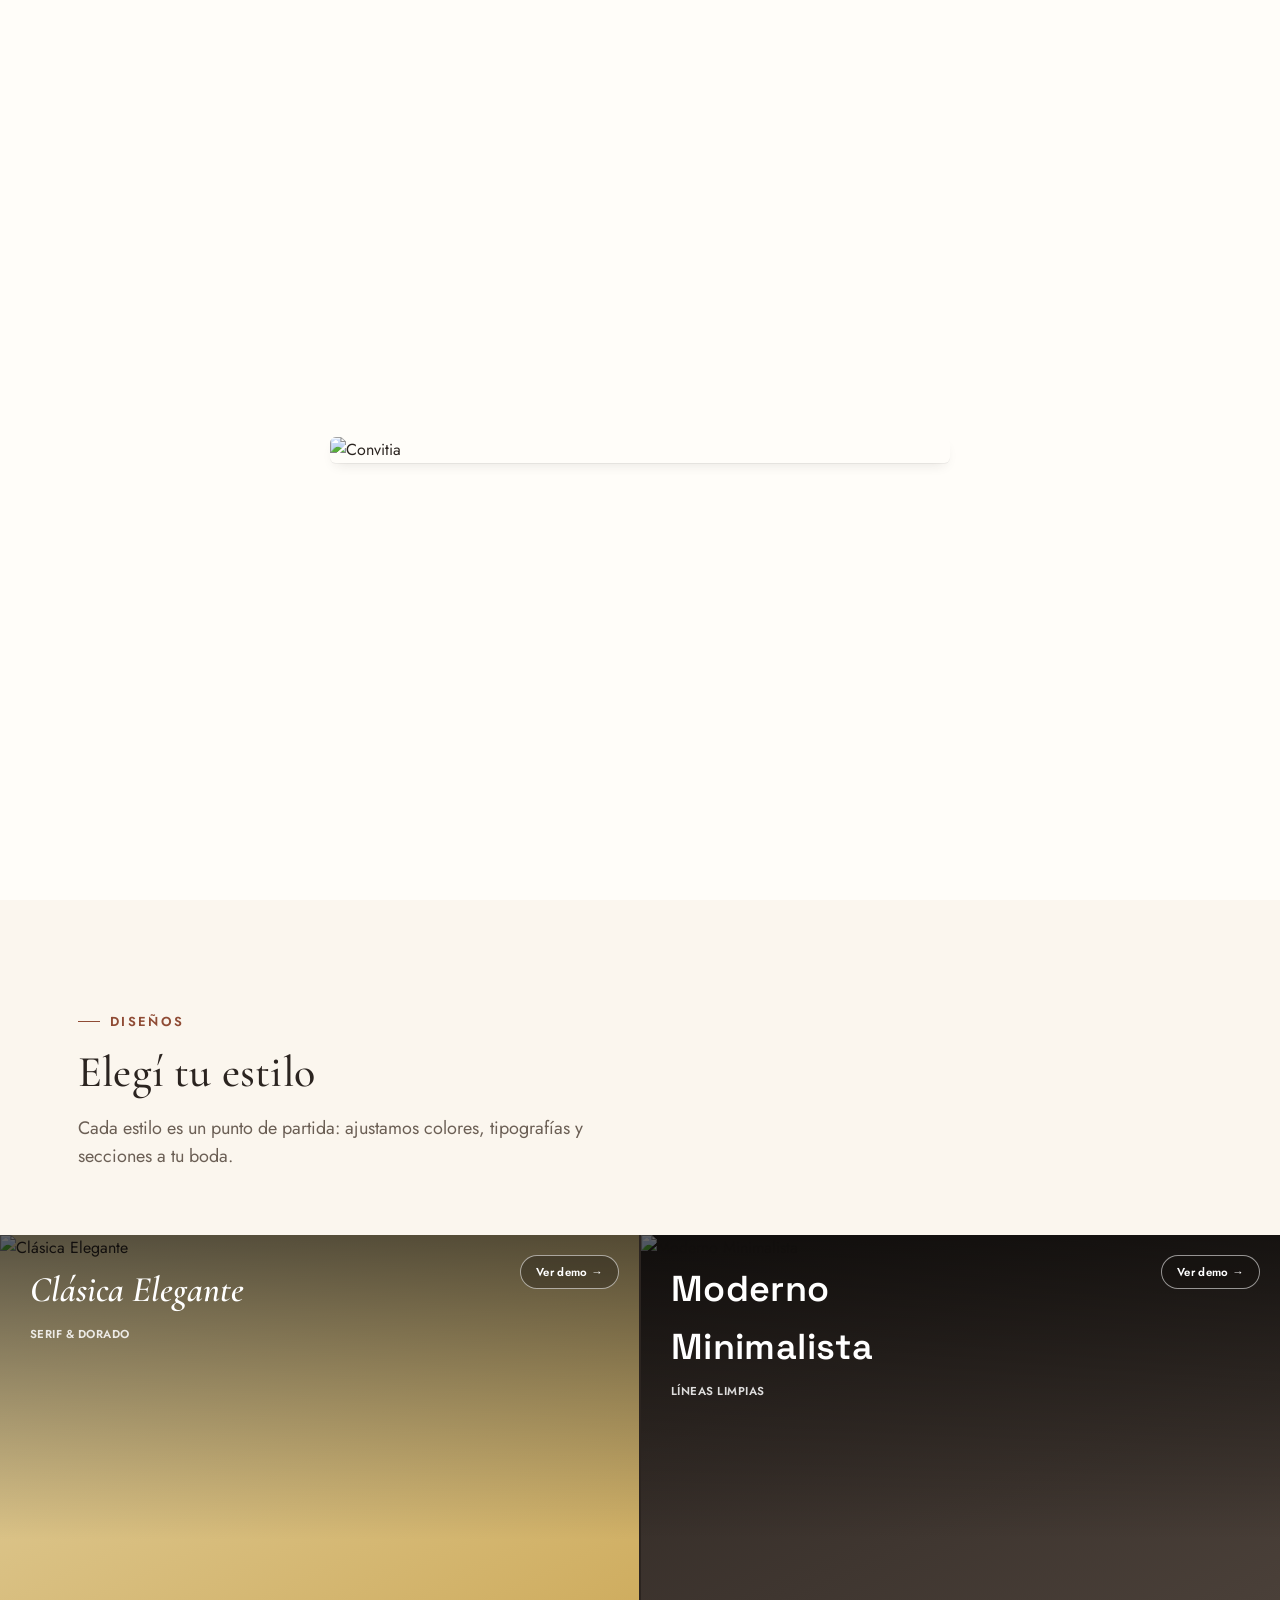
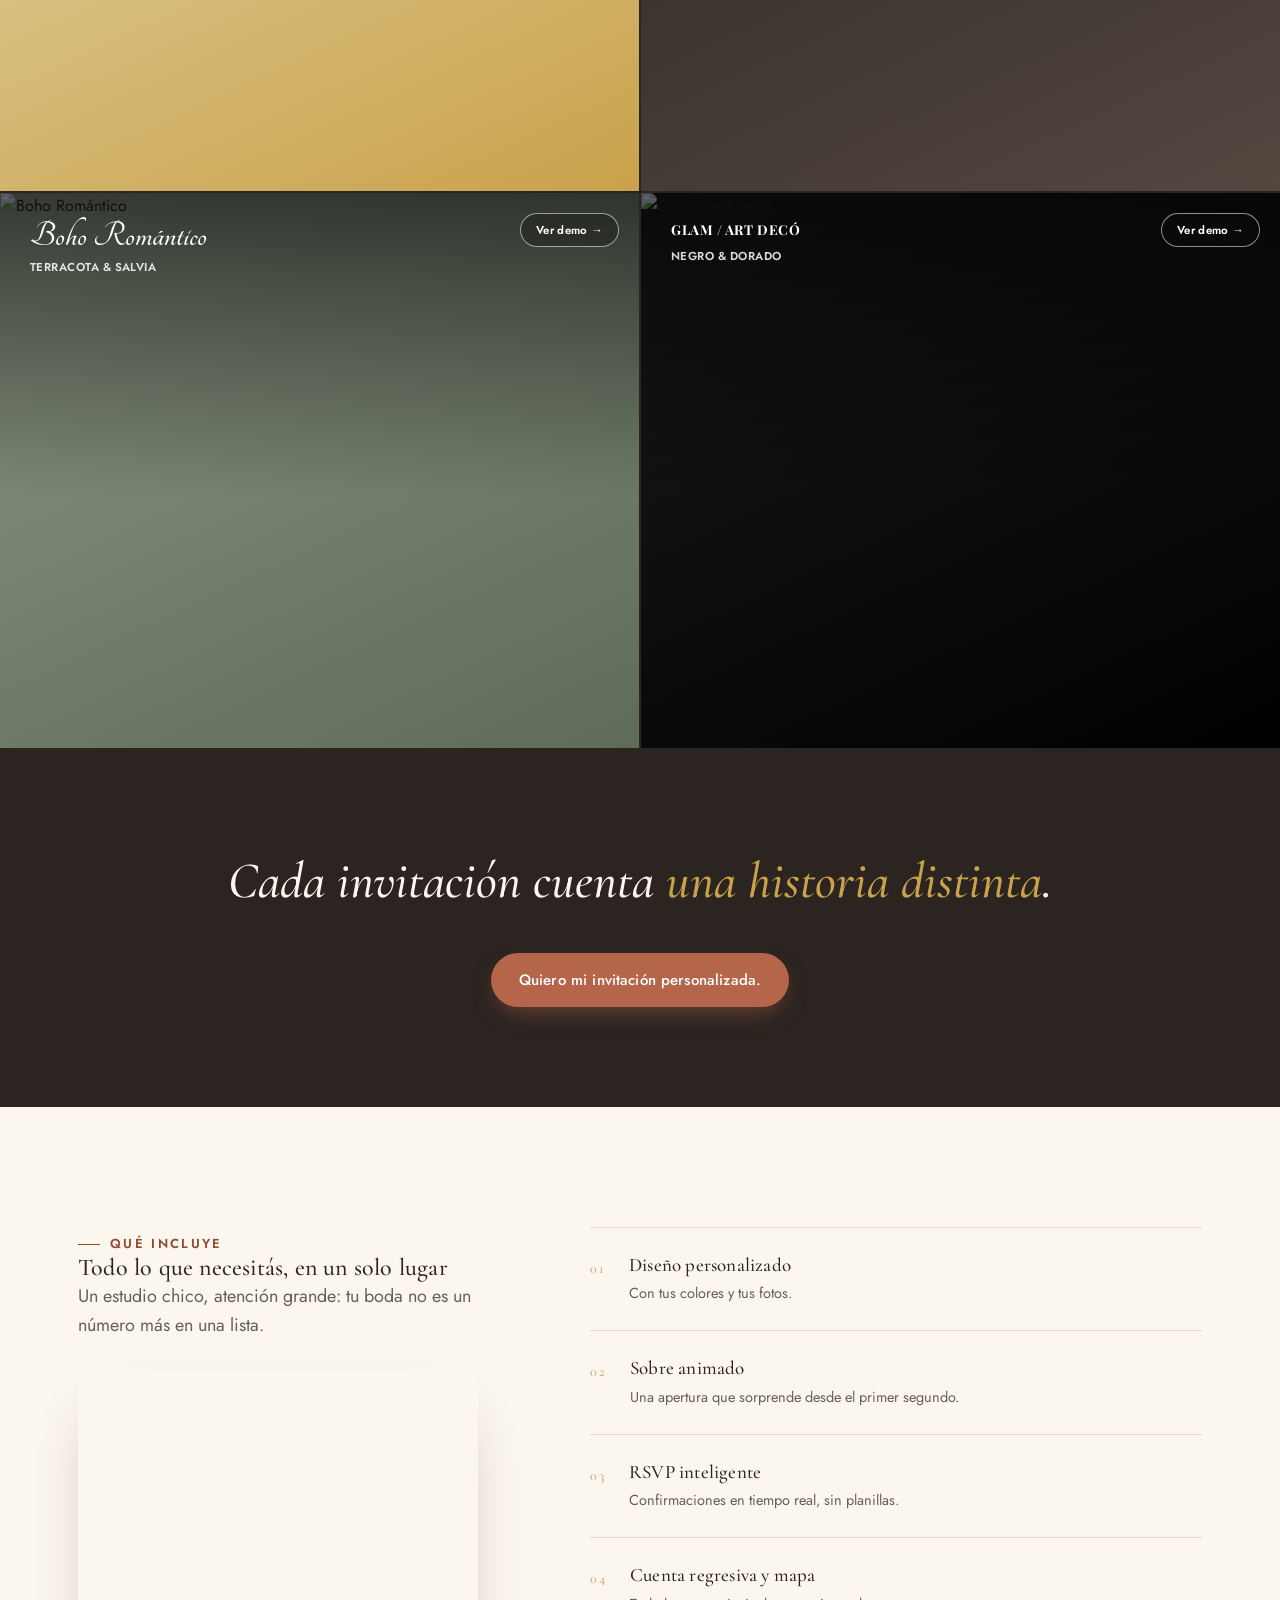
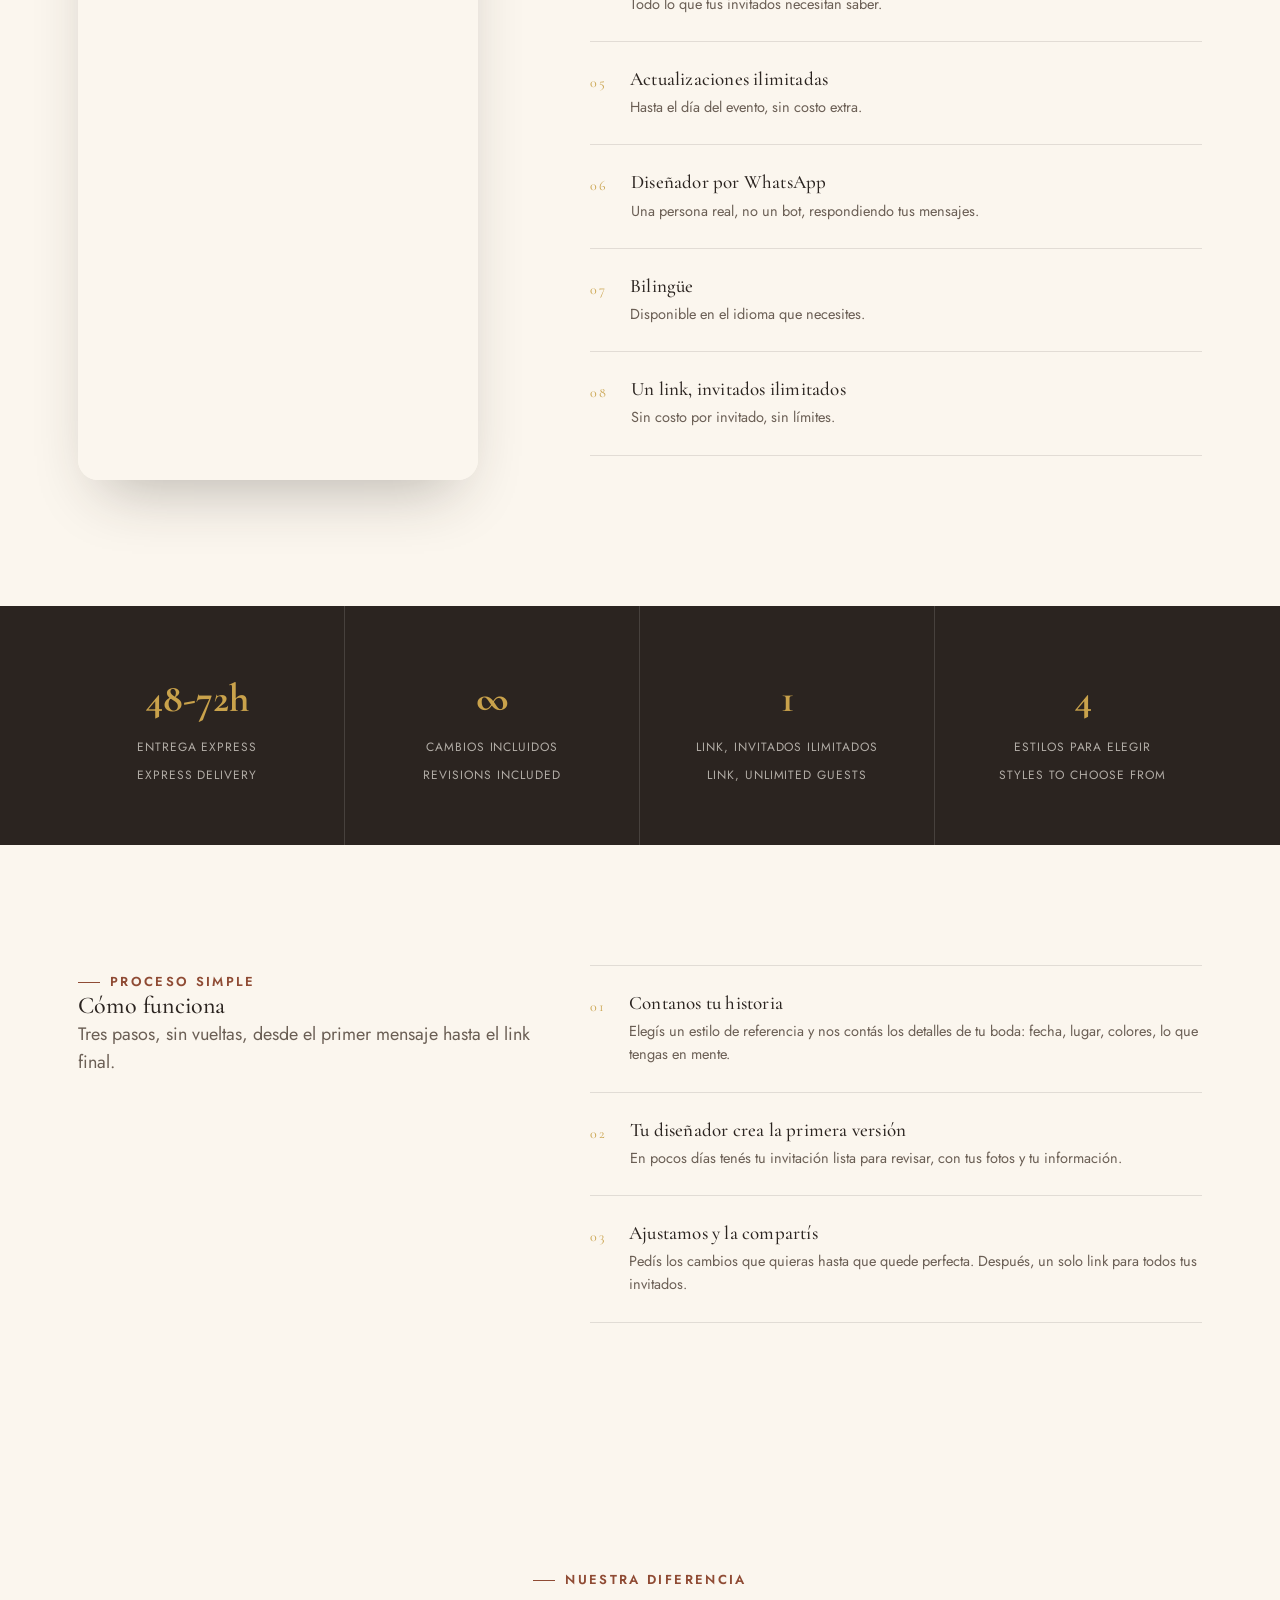
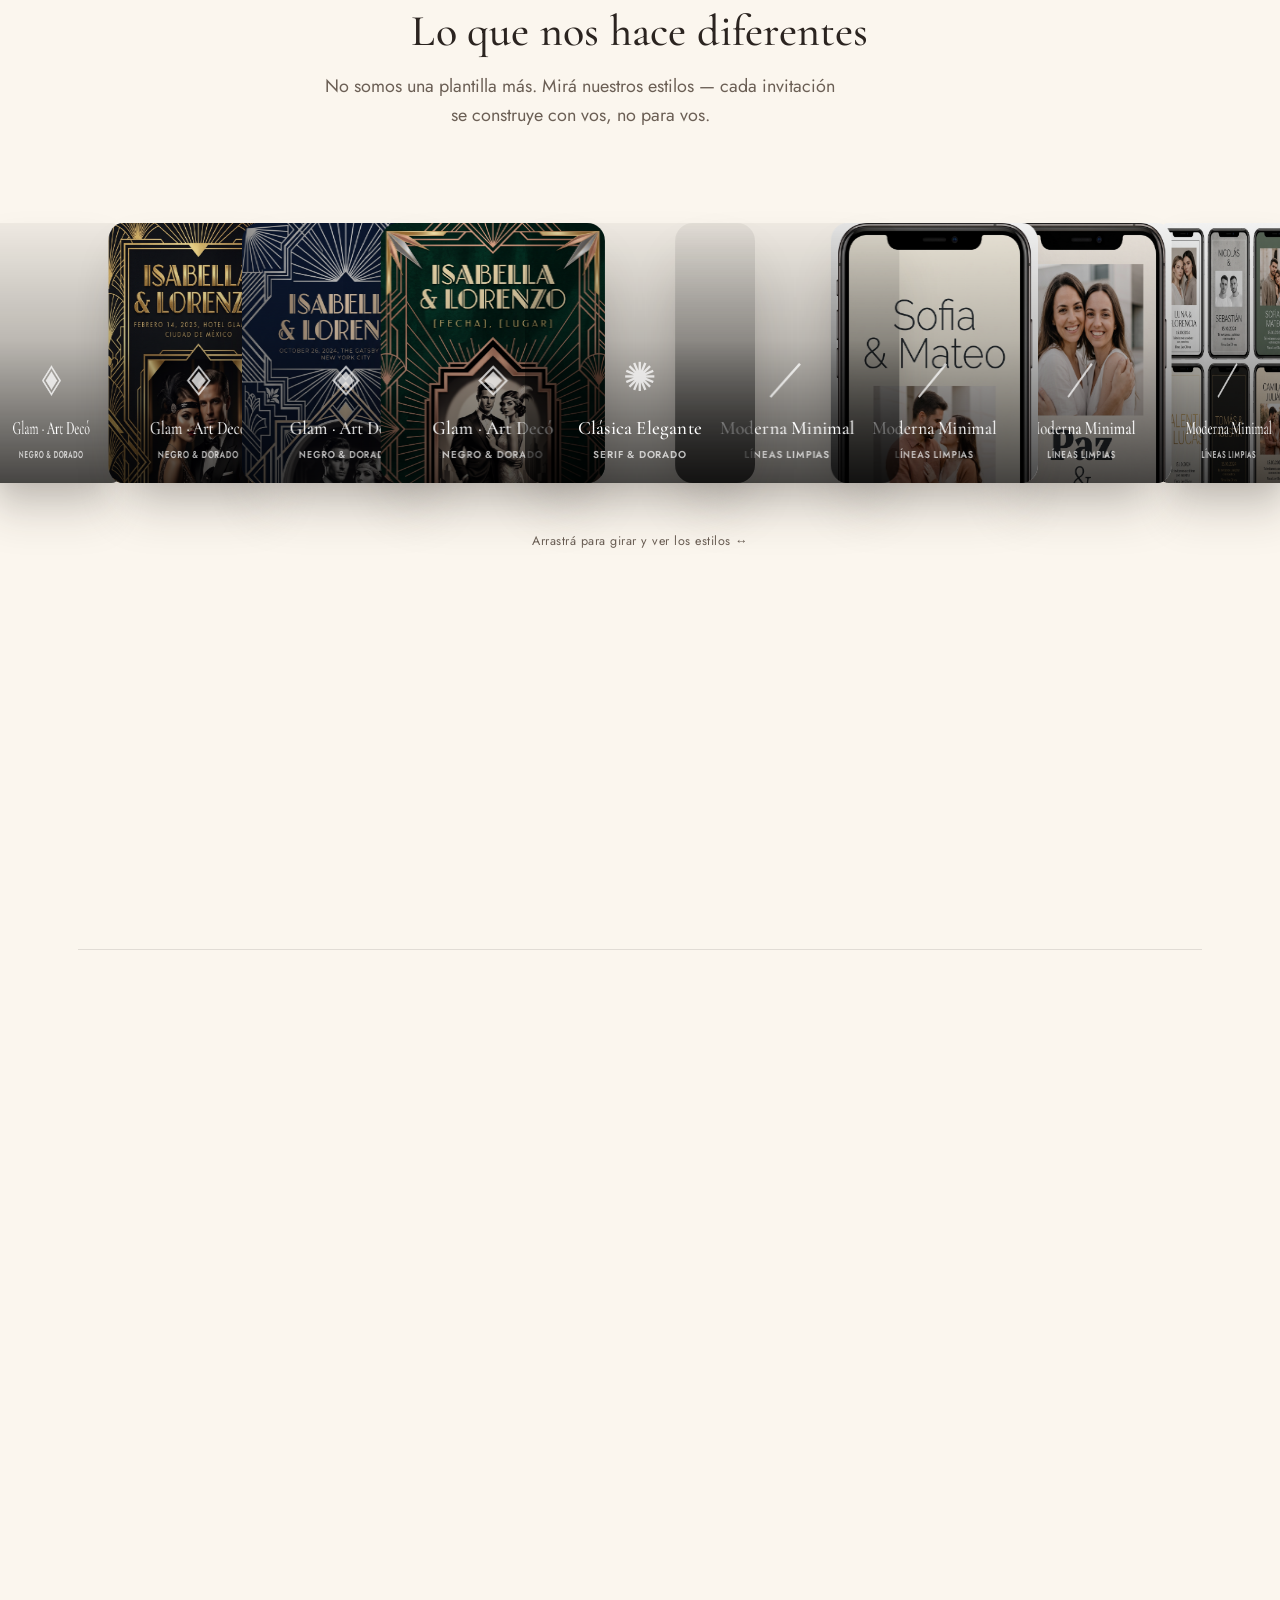
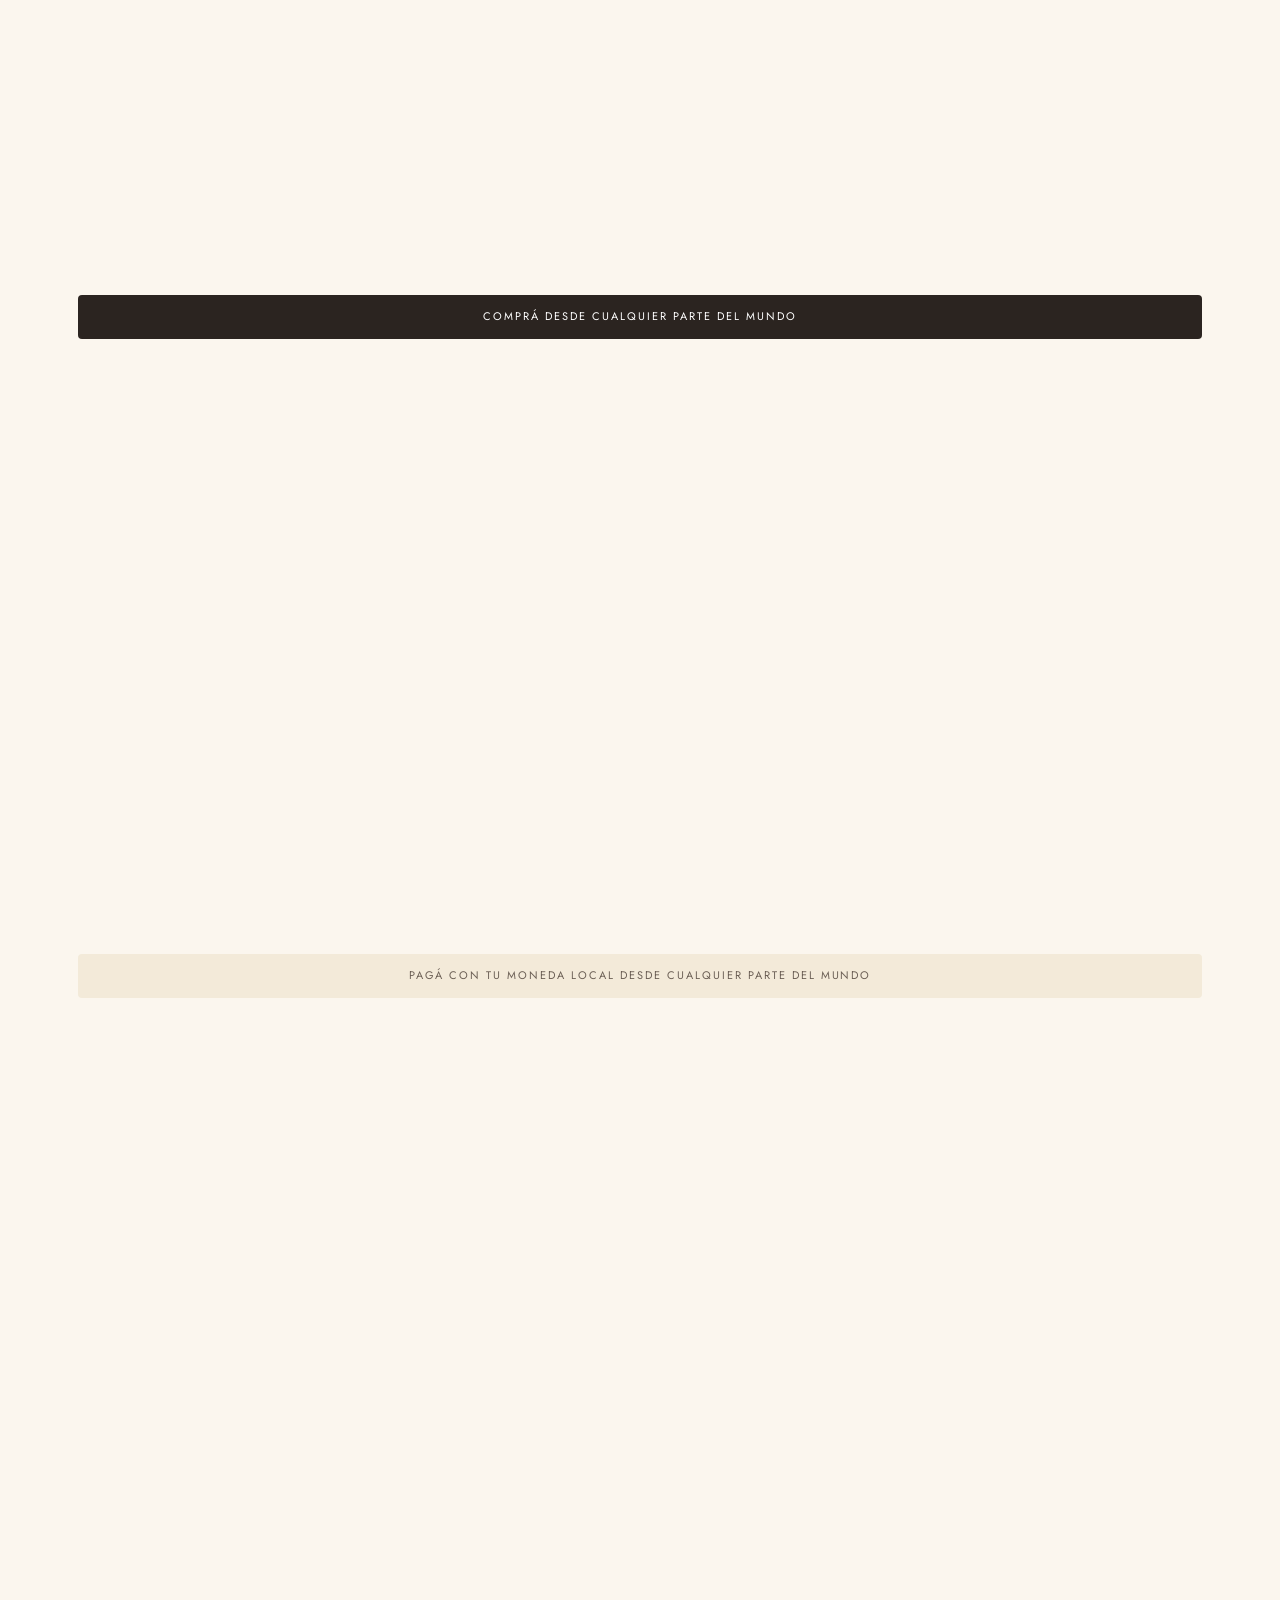
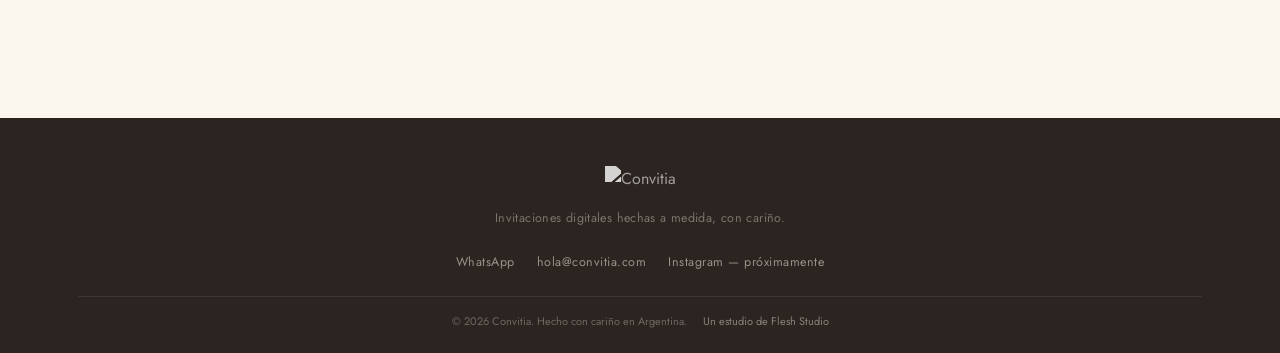
==== index.html @ b4ad44b0 "Add files via upload" ====
<!doctype html>
<html lang="es">
<head>
<meta charset="UTF-8">
<meta name="viewport" content="width=device-width, initial-scale=1.0">
<title>Convitia — Invitaciones digitales de boda</title>
<meta name="description" content="Invitaciones digitales de boda hechas a medida. Diseñador real, cambios ilimitados, un solo link para todos tus invitados. / Custom digital wedding invitations — real designer, unlimited revisions, one link for all your guests.">
<meta name="theme-color" content="#B5654A">
<link rel="icon" href="assets/logo/convitia-mark.svg" type="image/svg+xml">

<link rel="preconnect" href="https://fonts.googleapis.com">
<link rel="preconnect" href="https://fonts.gstatic.com" crossorigin>
<link href="https://fonts.googleapis.com/css2?family=Cormorant+Garamond:ital,wght@0,400;0,500;0,600;1,500;1,600&family=Jost:wght@300;400;500;600&family=Space+Grotesk:wght@500;600;700&family=Tangerine:wght@400;700&family=Playfair+Display:wght@700;800&display=swap" rel="stylesheet">

<link rel="stylesheet" href="styles.css?v=20260727c">
</head>
<body>

<div id="splash-gate" class="splash-gate" aria-hidden="true">
  <img class="splash-image" src="assets/logo/Convitia_logo_variant__Wordmark_%27Convitia%27_202606271709%20(1).jpeg" alt="Convitia">
</div>
<script>
  if(location.hash){
    var __gate = document.getElementById("splash-gate");
    if(__gate) __gate.parentNode.removeChild(__gate);
  }
</script>

<header class="site-header">
  <div class="container">
    <a href="#hero" class="brand">
      <img src="assets/logo/logo1.svg?v=20260627g" alt="Convitia" class="brand-logo">
    </a>

    <nav class="main-nav">
      <a href="#hero" class="active"><span data-es>Inicio</span><span data-en hidden>Home</span></a>
      <a href="disenos/"><span data-es>Diseños</span><span data-en hidden>Designs</span></a>
      <a href="#como-funciona"><span data-es>Cómo funciona</span><span data-en hidden>How it works</span></a>
      <a href="contacto/"><span data-es>Contacto</span><span data-en hidden>Contact</span></a>
    </nav>

    <div class="header-actions">
      <div class="audio-control">
        <button type="button" class="audio-toggle" aria-label="Silenciar música" aria-pressed="true">
          <svg class="icon-vol" viewBox="0 0 24 24" fill="none" xmlns="http://www.w3.org/2000/svg" aria-hidden="true"><path d="M3 9v6h4l5 5V4L7 9H3z" fill="currentColor"/><path d="M16.5 8.5a5 5 0 010 7M19 6a8 8 0 010 12" stroke="currentColor" stroke-width="1.6" stroke-linecap="round" fill="none"/></svg>
          <svg class="icon-mute" viewBox="0 0 24 24" fill="none" xmlns="http://www.w3.org/2000/svg" aria-hidden="true"><path d="M3 9v6h4l5 5V4L7 9H3z" fill="currentColor"/><path d="M16 8l5 8M21 8l-5 8" stroke="currentColor" stroke-width="1.6" stroke-linecap="round"/></svg>
        </button>
        <input type="range" class="audio-volume" min="0" max="1" step="0.01" value="0.5" aria-label="Volumen de la música">
        <audio class="site-audio" src="assets/audio/amor-loco.mp3?v=20260628" loop preload="auto"></audio>
      </div>
      <div class="lang-toggle">
        <button data-lang-btn="es" class="active">ES</button>
        <button data-lang-btn="en">EN</button>
      </div>
      <a class="btn btn-primary btn-sm" href="contacto/">
        <span data-es>Hablemos</span><span data-en hidden>Let's talk</span>
      </a>
      <button class="nav-toggle" aria-label="Menú">
        <span></span>
      </button>
    </div>
  </div>
</header>

<div class="mobile-nav">
  <div class="lang-toggle">
    <button data-lang-btn="es" class="active">ES</button>
    <button data-lang-btn="en">EN</button>
  </div>
  <a href="#hero"><span data-es>Inicio</span><span data-en hidden>Home</span></a>
  <a href="disenos/"><span data-es>Diseños</span><span data-en hidden>Designs</span></a>
  <a href="#incluye"><span data-es>Qué incluye</span><span data-en hidden>What's included</span></a>
  <a href="#como-funciona"><span data-es>Cómo funciona</span><span data-en hidden>How it works</span></a>
  <a href="#preguntas"><span data-es>Preguntas</span><span data-en hidden>FAQ</span></a>
  <a href="contacto/"><span data-es>Contacto</span><span data-en hidden>Contact</span></a>
  <a class="btn btn-primary" href="contacto/">
    <span data-es>Empezá tu invitación</span><span data-en hidden>Start your invitation</span>
  </a>
</div>

<main>

  <section class="hero-giant hero-split" id="hero">
    <div class="hero-bg-blob"></div>
    <div class="hero-bg-blob two"></div>
    <div class="container hero-grid">

      <div class="hero-left">
        <span class="eyebrow reveal"><span data-es>Invitaciones digitales de boda</span><span data-en hidden>Wedding digital invitations</span></span>
        <h1 class="giant-word reveal">
          <span class="hl-accent"><span data-es>Invitaciones digitales</span><span data-en hidden>Digital invitations</span></span><br>
          <span data-es>pensadas para atesorar</span><span data-en hidden>made to cherish</span><span class="type-cursor" aria-hidden="true"></span>
        </h1>
        <p class="lede reveal">
          <span data-es>Con RSVP inteligente, mapas interactivos, música y más. Cambios ilimitados. En el idioma que necesites, en cualquier parte del mundo.</span>
          <span data-en hidden>With smart RSVP, interactive maps, music, and more. Unlimited revisions. In any language, anywhere in the world.</span>
        </p>

        <span class="reviews-badge reveal" data-es title="Próximamente — todavía no es un dato real">
          <svg class="reviews-badge-g" viewBox="0 0 18 18" aria-hidden="true">
            <path fill="#4285F4" d="M17.64 9.2c0-.64-.06-1.25-.16-1.84H9v3.48h4.84c-.21 1.13-.85 2.09-1.81 2.73v2.27h2.92c1.71-1.57 2.69-3.88 2.69-6.64z"/>
            <path fill="#34A853" d="M9 18c2.43 0 4.47-.8 5.96-2.18l-2.92-2.27c-.81.54-1.84.87-3.04.87-2.34 0-4.32-1.58-5.03-3.71H.96v2.33C2.44 15.98 5.48 18 9 18z"/>
            <path fill="#FBBC05" d="M3.97 10.71A5.4 5.4 0 0 1 3.68 9c0-.6.1-1.18.29-1.71V4.96H.96A8.99 8.99 0 0 0 0 9c0 1.45.35 2.83.96 4.04l3.01-2.33z"/>
            <path fill="#EA4335" d="M9 3.58c1.32 0 2.5.45 3.44 1.35l2.58-2.58C13.46.89 11.43 0 9 0 5.48 0 2.44 2.02.96 4.96l3.01 2.33C4.68 5.16 6.66 3.58 9 3.58z"/>
          </svg>
          <b>5.0</b>
          <span class="reviews-stars" aria-hidden="true">★★★★★</span>
          <span class="reviews-label"><span data-es>Reseñas de Google</span><span data-en hidden>Google Reviews</span> →</span>
        </span>

        <div class="hero-cta-row reveal">
          <a class="btn btn-primary" href="contacto/">
            <span data-es>Empezá tu invitación</span><span data-en hidden>Start your invitation</span>
          </a>
          <a class="btn btn-ghost" href="disenos/">
            <span data-es>Ver diseños</span><span data-en hidden>See designs</span>
          </a>
        </div>

        <div class="hero-trust reveal">
          <div><b>✓</b> <span data-es>+1000 invitaciones realizadas</span><span data-en hidden>+1000 invitations made</span></div>
          <div><b>🌎</b> <span data-es>+35 países</span><span data-en hidden>+35 countries</span></div>
          <div><b>⏳</b> <span data-es>Entrega express 48-72h</span><span data-en hidden>Express delivery 48-72h</span></div>
        </div>
      </div>

      <div class="hero-right reveal">
        <span class="acc-tag">Nuestros diseños</span>
        <div class="acc-stage" aria-hidden="true">
          <div class="acc-row">
            <button type="button" class="acc-panel c1 active">
              <div class="acc-bg" style="background-image:url('assets/portadas/boho%20romantico/Wedding_invitation_Sof%C3%ADa_Mateo_2K_202607262323.jpeg')"></div>
              <span class="acc-vert">Sofía &amp; Mateo</span>
              <span class="acc-info">
                <span class="acc-info-label">Boho Romántico</span>
                <span class="acc-info-name">Sofía &amp; Mateo</span>
                <span class="acc-info-date">15 Abr 2027</span>
              </span>
            </button>
            <button type="button" class="acc-panel c2">
              <div class="acc-bg" style="background-image:url('assets/portadas/clasica%20elegante.jpeg')"></div>
              <span class="acc-vert">Valentina &amp; Bruno</span>
              <span class="acc-info">
                <span class="acc-info-label">Clásica Elegante</span>
                <span class="acc-info-name">Valentina &amp; Bruno</span>
                <span class="acc-info-date">12 Dic 2026</span>
              </span>
            </button>
            <button type="button" class="acc-panel c3">
              <div class="acc-bg" style="background-image:url('assets/portadas/moderno%20minimalista/Wedding_invitation_digital_cover_2K_202607262350.jpeg')"></div>
              <span class="acc-vert">Julia &amp; Martín</span>
              <span class="acc-info">
                <span class="acc-info-label">Moderna Minimal</span>
                <span class="acc-info-name">Julia &amp; Martín</span>
                <span class="acc-info-date">06 Marzo 2027</span>
              </span>
            </button>
            <button type="button" class="acc-panel c4">
              <div class="acc-bg" style="background-image:url('assets/portadas/Glam%20-%20Art%20Dec%C3%B3.jpeg')"></div>
              <span class="acc-vert">Isabelle &amp; Julián</span>
              <span class="acc-info">
                <span class="acc-info-label">Glam · Art Decó</span>
                <span class="acc-info-name">Isabelle &amp; Julián</span>
                <span class="acc-info-date">2 Nov 2024</span>
              </span>
            </button>
            <button type="button" class="acc-panel c5">
              <div class="acc-bg" style="background-image:url('assets/portadas/glam%20-%20art%20deco/Wedding_invitation_digital_cover_2K_202607270006.jpeg')"></div>
              <span class="acc-vert">Juan &amp; Naty</span>
              <span class="acc-info">
                <span class="acc-info-label">Quedan 270 días</span>
                <span class="acc-info-name">Juan &amp; Naty</span>
                <span class="acc-info-date">27 Marzo 2027</span>
              </span>
            </button>
          </div>
        </div>
      </div>

    </div>
  </section>

  <!-- ===================== MARQUEE ===================== -->
  <div class="marquee-wrap">
    <div class="marquee" data-es>
      <span class="tag">Elegante</span><span class="tag">Bohemia</span><span class="tag">Minimalista</span><span class="tag">Campestre</span><span class="tag">Destino</span><span class="tag">Clásica</span>
      <span class="tag">Elegante</span><span class="tag">Bohemia</span><span class="tag">Minimalista</span><span class="tag">Campestre</span><span class="tag">Destino</span><span class="tag">Clásica</span>
    </div>
    <div class="marquee" data-en hidden>
      <span class="tag">Elegant</span><span class="tag">Boho</span><span class="tag">Minimal</span><span class="tag">Rustic</span><span class="tag">Destination</span><span class="tag">Classic</span>
      <span class="tag">Elegant</span><span class="tag">Boho</span><span class="tag">Minimal</span><span class="tag">Rustic</span><span class="tag">Destination</span><span class="tag">Classic</span>
    </div>
  </div>

  <!-- ===================== FEATURED WORK ===================== -->
  <section id="trabajos" class="works-section">
    <div class="container">
      <div class="section-head reveal">
        <span class="eyebrow"><span data-es>Diseños</span><span data-en hidden>Designs</span></span>
        <h2><span data-es>Elegí tu estilo</span><span data-en hidden>Choose your style</span></h2>
        <p class="lede"><span data-es>Cada estilo es un punto de partida: ajustamos colores, tipografías y secciones a tu boda.</span><span data-en hidden>Every style is a starting point — we adjust colors, fonts and sections to fit your wedding.</span></p>
      </div>
    </div>

    <div class="bleed reveal">
      <div class="works-grid">

        <a class="work-tile thumb-1" id="work-clasica" href="designs/clasica-elegante.html">
          <div class="work-visual"><img src="assets/portadas/clasica%20elegante.jpeg" alt="Clásica Elegante" loading="lazy"></div>
          <span class="work-demo-btn"><span data-es>Ver demo</span><span data-en hidden>View demo</span> →</span>
          <div class="work-info">
            <span class="work-name style-font-clasica"><span data-es>Clásica Elegante</span><span data-en hidden>Classic Elegant</span></span>
            <span class="work-tag"><span data-es>Serif &amp; dorado</span><span data-en hidden>Serif &amp; gold</span></span>
          </div>
        </a>

        <a class="work-tile thumb-2" id="work-moderno" href="designs/moderna-minimal.html">
          <div class="work-visual"><img src="assets/portadas/Moderno%20Minimalista.jpeg" alt="Moderno Minimalista" loading="lazy"></div>
          <span class="work-demo-btn"><span data-es>Ver demo</span><span data-en hidden>View demo</span> →</span>
          <div class="work-info">
            <span class="work-name style-font-moderno"><span data-es>Moderno Minimalista</span><span data-en hidden>Modern Minimal</span></span>
            <span class="work-tag"><span data-es>Líneas limpias</span><span data-en hidden>Clean lines</span></span>
          </div>
        </a>

        <a class="work-tile thumb-3" id="work-boho" href="designs/boho-romantico.html">
          <div class="work-visual"><img src="assets/portadas/Boho%20Rom%C3%A1ntico.jpeg" alt="Boho Romántico" loading="lazy"></div>
          <span class="work-demo-btn"><span data-es>Ver demo</span><span data-en hidden>View demo</span> →</span>
          <div class="work-info">
            <span class="work-name style-font-boho"><span data-es>Boho Romántico</span><span data-en hidden>Boho Romantic</span></span>
            <span class="work-tag"><span data-es>Terracota &amp; salvia</span><span data-en hidden>Terracotta &amp; sage</span></span>
          </div>
        </a>

        <a class="work-tile thumb-4" id="work-glam" href="designs/glam-art-deco.html">
          <div class="work-visual"><img src="assets/portadas/Glam%20-%20Art%20Dec%C3%B3.jpeg" alt="Glam / Art Decó" loading="lazy"></div>
          <span class="work-demo-btn"><span data-es>Ver demo</span><span data-en hidden>View demo</span> →</span>
          <div class="work-info">
            <span class="work-name style-font-glam"><span data-es>Glam / Art Decó</span><span data-en hidden>Glam / Art Deco</span></span>
            <span class="work-tag"><span data-es>Negro &amp; dorado</span><span data-en hidden>Black &amp; gold</span></span>
          </div>
        </a>

      </div>
    </div>
  </section>

  <!-- ===================== FULL-BLEED TYPE BREAK ===================== -->
  <section class="bleed type-break reveal">
    <p>
      <span data-es>Cada invitación cuenta <em>una historia distinta</em>.</span>
      <span data-en hidden>Every invitation tells <em>a different story</em>.</span>
    </p>
    <a class="btn btn-primary type-break-cta" href="contacto/">
      <span data-es>Quiero mi invitación personalizada.</span><span data-en hidden>I want my personalized invitation.</span>
    </a>
  </section>

  <!-- ===================== INCLUDED ===================== -->
  <section id="incluye">
    <div class="container sticky-grid">
      <div class="sticky-label reveal">
        <span class="eyebrow"><span data-es>Qué incluye</span><span data-en hidden>What's included</span></span>
        <h2><span data-es>Todo lo que necesitás, en un solo lugar</span><span data-en hidden>Everything you need, in one place</span></h2>
        <p class="lede"><span data-es>Un estudio chico, atención grande: tu boda no es un número más en una lista.</span><span data-en hidden>A small studio, big attention — your wedding isn't one more number on a list.</span></p>
        <div class="incluye-video-wrap reveal">
          <video class="incluye-video" src="assets/video/convitia-demo.mp4"
            autoplay muted loop playsinline
            poster="assets/portadas/Glam%20-%20Art%20Dec%C3%B3.jpeg"
            style="object-fit:cover;width:100%;height:100%;display:block;">
          </video>
        </div>
      </div>
      <div class="sticky-list">
        <div class="sticky-row reveal"><span class="row-num">01</span><div><h3><span data-es>Diseño personalizado</span><span data-en hidden>Custom design</span></h3><p><span data-es>Con tus colores y tus fotos.</span><span data-en hidden>With your colors and photos.</span></p></div></div>
        <div class="sticky-row reveal"><span class="row-num">02</span><div><h3><span data-es>Sobre animado</span><span data-en hidden>Animated envelope</span></h3><p><span data-es>Una apertura que sorprende desde el primer segundo.</span><span data-en hidden>An opening that surprises from the very first second.</span></p></div></div>
        <div class="sticky-row reveal"><span class="row-num">03</span><div><h3><span data-es>RSVP inteligente</span><span data-en hidden>Smart RSVP</span></h3><p><span data-es>Confirmaciones en tiempo real, sin planillas.</span><span data-en hidden>Real-time confirmations, no spreadsheets.</span></p></div></div>
        <div class="sticky-row reveal"><span class="row-num">04</span><div><h3><span data-es>Cuenta regresiva y mapa</span><span data-en hidden>Countdown and map</span></h3><p><span data-es>Todo lo que tus invitados necesitan saber.</span><span data-en hidden>Everything your guests need to know.</span></p></div></div>
        <div class="sticky-row reveal"><span class="row-num">05</span><div><h3><span data-es>Actualizaciones ilimitadas</span><span data-en hidden>Unlimited updates</span></h3><p><span data-es>Hasta el día del evento, sin costo extra.</span><span data-en hidden>Until the event, at no extra cost.</span></p></div></div>
        <div class="sticky-row reveal"><span class="row-num">06</span><div><h3><span data-es>Diseñador por WhatsApp</span><span data-en hidden>Designer on WhatsApp</span></h3><p><span data-es>Una persona real, no un bot, respondiendo tus mensajes.</span><span data-en hidden>A real person, not a bot, answering your messages.</span></p></div></div>
        <div class="sticky-row reveal"><span class="row-num">07</span><div><h3><span data-es>Bilingüe</span><span data-en hidden>Bilingual</span></h3><p><span data-es>Disponible en el idioma que necesites.</span><span data-en hidden>Available in any language you need.</span></p></div></div>
        <div class="sticky-row reveal"><span class="row-num">08</span><div><h3><span data-es>Un link, invitados ilimitados</span><span data-en hidden>One link, unlimited guests</span></h3><p><span data-es>Sin costo por invitado, sin límites.</span><span data-en hidden>No per-guest cost, no limits.</span></p></div></div>
      </div>
    </div>
  </section>

  <!-- ===================== STATS BAND ===================== -->
  <section class="bleed stats-band">
    <div class="stats-grid">
      <div class="reveal"><b>48-72h</b><span><span data-es>Entrega express</span><span data-en hidden>Express delivery</span></span></div>
      <div class="reveal"><b>∞</b><span><span data-es>Cambios incluidos</span><span data-en hidden>Revisions included</span></span></div>
      <div class="reveal"><b data-count="1">0</b><span><span data-es>Link, invitados ilimitados</span><span data-en hidden>Link, unlimited guests</span></span></div>
      <div class="reveal"><b data-count="4">0</b><span><span data-es>Estilos para elegir</span><span data-en hidden>Styles to choose from</span></span></div>
    </div>
  </section>

  <!-- ===================== HOW IT WORKS ===================== -->
  <section id="como-funciona">
    <div class="container sticky-grid">
      <div class="sticky-label reveal">
        <span class="eyebrow"><span data-es>Proceso simple</span><span data-en hidden>Simple process</span></span>
        <h2><span data-es>Cómo funciona</span><span data-en hidden>How it works</span></h2>
        <p class="lede"><span data-es>Tres pasos, sin vueltas, desde el primer mensaje hasta el link final.</span><span data-en hidden>Three steps, no detours, from the first message to the final link.</span></p>
      </div>
      <div class="sticky-list">
        <div class="sticky-row reveal"><span class="row-num">01</span><div><h3><span data-es>Contanos tu historia</span><span data-en hidden>Tell us your story</span></h3><p><span data-es>Elegís un estilo de referencia y nos contás los detalles de tu boda: fecha, lugar, colores, lo que tengas en mente.</span><span data-en hidden>Pick a reference style and tell us your wedding details: date, venue, colors, anything you have in mind.</span></p></div></div>
        <div class="sticky-row reveal"><span class="row-num">02</span><div><h3><span data-es>Tu diseñador crea la primera versión</span><span data-en hidden>Your designer builds the first version</span></h3><p><span data-es>En pocos días tenés tu invitación lista para revisar, con tus fotos y tu información.</span><span data-en hidden>Within a few days you'll have your invitation ready to review, with your own photos and details.</span></p></div></div>
        <div class="sticky-row reveal"><span class="row-num">03</span><div><h3><span data-es>Ajustamos y la compartís</span><span data-en hidden>We adjust it and you share it</span></h3><p><span data-es>Pedís los cambios que quieras hasta que quede perfecta. Después, un solo link para todos tus invitados.</span><span data-en hidden>Ask for any changes until it's perfect. Then, one single link for all your guests.</span></p></div></div>
      </div>
    </div>
  </section>

  <!-- ===================== DESIGNS CAROUSEL ===================== -->
  <section id="diferencia">
    <div class="container">
      <div class="section-head center reveal">
        <span class="eyebrow"><span data-es>Nuestra diferencia</span><span data-en hidden>Our difference</span></span>
        <h2><span data-es>Lo que nos hace diferentes</span><span data-en hidden>What makes us different</span></h2>
        <p class="lede"><span data-es>No somos una plantilla más. Mirá nuestros estilos — cada invitación se construye con vos, no para vos.</span><span data-en hidden>We're not just another template. Take a look at our styles — every invitation is built with you, not just for you.</span></p>
      </div>

      <div class="book-deck reveal">
        <div class="book-track">
          <a class="book-card style-clasica" href="designs/clasica-elegante.html" target="_blank" rel="noopener" draggable="false">
            <div class="book-bg" style="background-image:url('assets/portadas/clasica%20elegante.jpeg')"></div>
            <div class="book-ornament">✺</div>
            <h3><span data-es>Clásica Elegante</span><span data-en hidden>Classic Elegant</span></h3>
            <span class="book-tag"><span data-es>Serif &amp; dorado</span><span data-en hidden>Serif &amp; gold</span></span>
          </a>
          <a class="book-card style-moderna" href="designs/moderna-minimal.html" target="_blank" rel="noopener" draggable="false">
            <div class="book-bg" style="background-image:url('assets/portadas/Moderno%20Minimalista.jpeg')"></div>
            <div class="book-ornament">／</div>
            <h3><span data-es>Moderna Minimal</span><span data-en hidden>Modern Minimal</span></h3>
            <span class="book-tag"><span data-es>Líneas limpias</span><span data-en hidden>Clean lines</span></span>
          </a>
          <a class="book-card style-moderna" href="designs/moderna-minimal.html" target="_blank" rel="noopener" draggable="false">
            <div class="book-bg" style="background-image:url('assets/portadas/moderno%20minimalista/Wedding_invitation_digital_cover_2K_202607262350.jpeg')"></div>
            <div class="book-ornament">／</div>
            <h3><span data-es>Moderna Minimal</span><span data-en hidden>Modern Minimal</span></h3>
            <span class="book-tag"><span data-es>Líneas limpias</span><span data-en hidden>Clean lines</span></span>
          </a>
          <a class="book-card style-moderna" href="designs/moderna-minimal.html" target="_blank" rel="noopener" draggable="false">
            <div class="book-bg" style="background-image:url('assets/portadas/moderno%20minimalista/Wedding_invitation_digital_cover_2K_202607262351.jpeg')"></div>
            <div class="book-ornament">／</div>
            <h3><span data-es>Moderna Minimal</span><span data-en hidden>Modern Minimal</span></h3>
            <span class="book-tag"><span data-es>Líneas limpias</span><span data-en hidden>Clean lines</span></span>
          </a>
          <a class="book-card style-moderna" href="designs/moderna-minimal.html" target="_blank" rel="noopener" draggable="false">
            <div class="book-bg" style="background-image:url('assets/portadas/moderno%20minimalista/Wedding_invitation_digital_cover_2K_202607262351%20%281%29.jpeg')"></div>
            <div class="book-ornament">／</div>
            <h3><span data-es>Moderna Minimal</span><span data-en hidden>Modern Minimal</span></h3>
            <span class="book-tag"><span data-es>Líneas limpias</span><span data-en hidden>Clean lines</span></span>
          </a>
          <a class="book-card style-boho" href="designs/boho-romantico.html" target="_blank" rel="noopener" draggable="false">
            <div class="book-bg" style="background-image:url('assets/portadas/Boho%20Rom%C3%A1ntico.jpeg')"></div>
            <div class="book-ornament">❀</div>
            <h3><span data-es>Boho Romántico</span><span data-en hidden>Boho Romantic</span></h3>
            <span class="book-tag"><span data-es>Terracota &amp; salvia</span><span data-en hidden>Terracotta &amp; sage</span></span>
          </a>
          <a class="book-card style-boho" href="designs/boho-romantico.html" target="_blank" rel="noopener" draggable="false">
            <div class="book-bg" style="background-image:url('assets/portadas/boho%20romantico/Wedding_invitation_digital_cover_2K_202607262352.jpeg')"></div>
            <div class="book-ornament">❀</div>
            <h3><span data-es>Boho Romántico</span><span data-en hidden>Boho Romantic</span></h3>
            <span class="book-tag"><span data-es>Terracota &amp; salvia</span><span data-en hidden>Terracotta &amp; sage</span></span>
          </a>
          <a class="book-card style-boho" href="designs/boho-romantico.html" target="_blank" rel="noopener" draggable="false">
            <div class="book-bg" style="background-image:url('assets/portadas/boho%20romantico/Wedding_invitation_digital_cover_2K_202607262353.jpeg')"></div>
            <div class="book-ornament">❀</div>
            <h3><span data-es>Boho Romántico</span><span data-en hidden>Boho Romantic</span></h3>
            <span class="book-tag"><span data-es>Terracota &amp; salvia</span><span data-en hidden>Terracotta &amp; sage</span></span>
          </a>
          <a class="book-card style-boho" href="designs/boho-romantico.html" target="_blank" rel="noopener" draggable="false">
            <div class="book-bg" style="background-image:url('assets/portadas/boho%20romantico/Wedding_invitation_cover_Luna_Paz_202607262323.jpeg')"></div>
            <div class="book-ornament">❀</div>
            <h3><span data-es>Boho Romántico</span><span data-en hidden>Boho Romantic</span></h3>
            <span class="book-tag"><span data-es>Terracota &amp; salvia</span><span data-en hidden>Terracotta &amp; sage</span></span>
          </a>
          <a class="book-card style-boho" href="designs/boho-romantico.html" target="_blank" rel="noopener" draggable="false">
            <div class="book-bg" style="background-image:url('assets/portadas/boho%20romantico/Wedding_invitation_Sof%C3%ADa_Mateo_2K_202607262323.jpeg')"></div>
            <div class="book-ornament">❀</div>
            <h3><span data-es>Boho Romántico</span><span data-en hidden>Boho Romantic</span></h3>
            <span class="book-tag"><span data-es>Terracota &amp; salvia</span><span data-en hidden>Terracotta &amp; sage</span></span>
          </a>
          <a class="book-card style-glam" href="designs/glam-art-deco.html" target="_blank" rel="noopener" draggable="false">
            <div class="book-bg" style="background-image:url('assets/portadas/Glam%20-%20Art%20Dec%C3%B3.jpeg')"></div>
            <div class="book-ornament">◈</div>
            <h3><span data-es>Glam · Art Decó</span><span data-en hidden>Glam · Art Deco</span></h3>
            <span class="book-tag"><span data-es>Negro &amp; dorado</span><span data-en hidden>Black &amp; gold</span></span>
          </a>
          <a class="book-card style-glam" href="designs/glam-art-deco.html" target="_blank" rel="noopener" draggable="false">
            <div class="book-bg" style="background-image:url('assets/portadas/glam%20-%20art%20deco/Wedding_invitation_digital_cover_2K_202607270006.jpeg')"></div>
            <div class="book-ornament">◈</div>
            <h3><span data-es>Glam · Art Decó</span><span data-en hidden>Glam · Art Deco</span></h3>
            <span class="book-tag"><span data-es>Negro &amp; dorado</span><span data-en hidden>Black &amp; gold</span></span>
          </a>
          <a class="book-card style-glam" href="designs/glam-art-deco.html" target="_blank" rel="noopener" draggable="false">
            <div class="book-bg" style="background-image:url('assets/portadas/glam%20-%20art%20deco/Wedding_invitation_digital_cover_2K_202607270006%20%281%29.jpeg')"></div>
            <div class="book-ornament">◈</div>
            <h3><span data-es>Glam · Art Decó</span><span data-en hidden>Glam · Art Deco</span></h3>
            <span class="book-tag"><span data-es>Negro &amp; dorado</span><span data-en hidden>Black &amp; gold</span></span>
          </a>
          <a class="book-card style-glam" href="designs/glam-art-deco.html" target="_blank" rel="noopener" draggable="false">
            <div class="book-bg" style="background-image:url('assets/portadas/glam%20-%20art%20deco/Wedding_invitation_digital_cover_2K_202607270006%20%282%29.jpeg')"></div>
            <div class="book-ornament">◈</div>
            <h3><span data-es>Glam · Art Decó</span><span data-en hidden>Glam · Art Deco</span></h3>
            <span class="book-tag"><span data-es>Negro &amp; dorado</span><span data-en hidden>Black &amp; gold</span></span>
          </a>
        </div>
      </div>
      <p class="book-hint reveal"><span data-es>Arrastrá para girar y ver los estilos ↔</span><span data-en hidden>Drag to spin through the styles ↔</span></p>
    </div>
  </section>

  <!-- ===================== FAQ ===================== -->
  <section id="preguntas">
    <div class="container">
      <div class="section-head reveal">
        <span class="eyebrow"><span data-es>Preguntas frecuentes</span><span data-en hidden>FAQ</span></span>
        <h2><span data-es>Todo lo que querés saber</span><span data-en hidden>Everything you want to know</span></h2>
      </div>

      <div class="faq-list">
        <div class="faq-item reveal">
          <button class="faq-q"><span><span data-es>¿Qué puedo personalizar?</span><span data-en hidden>What can I customize?</span></span><span class="plus">+</span></button>
          <div class="faq-a"><p><span data-es>Colores, tipografías, fotos, textos, música, secciones... la invitación se adapta a tu boda, no al revés.</span><span data-en hidden>Colors, fonts, photos, copy, music, sections — the invitation adapts to your wedding, not the other way around.</span></p></div>
        </div>
        <div class="faq-item reveal">
          <button class="faq-q"><span><span data-es>¿Cómo veo las confirmaciones de mis invitados?</span><span data-en hidden>How do I see my guests' RSVPs?</span></span><span class="plus">+</span></button>
          <div class="faq-a"><p><span data-es>Tenés un panel simple donde se registran las respuestas en tiempo real, con cantidad de personas y restricciones alimentarias si las pedís.</span><span data-en hidden>You get a simple panel where responses are logged in real time, including headcount and dietary notes if you ask for them.</span></p></div>
        </div>
        <div class="faq-item reveal">
          <button class="faq-q"><span><span data-es>¿Es más económico que las invitaciones de papel?</span><span data-en hidden>Is it cheaper than paper invitations?</span></span><span class="plus">+</span></button>
          <div class="faq-a"><p><span data-es>Sí: pagás una sola vez sin importar cuántos invitados tengas, y no hay costos de impresión ni envío.</span><span data-en hidden>Yes — you pay once regardless of guest count, with no printing or postage costs.</span></p></div>
        </div>
        <div class="faq-item reveal">
          <button class="faq-q"><span><span data-es>¿Qué pasa si necesito cambios después de la primera versión?</span><span data-en hidden>What if I need changes after the first version?</span></span><span class="plus">+</span></button>
          <div class="faq-a"><p><span data-es>Los pedís y los hacemos. No hay límite de revisiones ni cargos extra mientras se trate de tu mismo evento.</span><span data-en hidden>Just ask — we'll make them. There's no revision limit or extra charge for the same event.</span></p></div>
        </div>
        <div class="faq-item reveal">
          <button class="faq-q"><span><span data-es>No sé qué estilo quiero, ¿me pueden ayudar?</span><span data-en hidden>I'm not sure what style I want — can you help?</span></span><span class="plus">+</span></button>
          <div class="faq-a"><p><span data-es>Sí. Mirás los estilos de la sección de diseños y, si ninguno te cierra del todo, charlamos y armamos uno a tu medida.</span><span data-en hidden>Yes. Browse the designs section, and if none feels quite right, we'll talk it through and build something custom.</span></p></div>
        </div>
        <div class="faq-item reveal">
          <button class="faq-q"><span><span data-es>¿Mis invitados necesitan instalar algo?</span><span data-en hidden>Do my guests need to install anything?</span></span><span class="plus">+</span></button>
          <div class="faq-a"><p><span data-es>No. Es un link que se abre en cualquier navegador, de celular o de computadora, sin apps ni registro.</span><span data-en hidden>No. It's a link that opens in any browser, on phone or computer — no apps, no sign-up.</span></p></div>
        </div>
        <div class="faq-item reveal">
          <button class="faq-q"><span><span data-es>¿Hasta cuándo está disponible la invitación?</span><span data-en hidden>How long will the invitation stay online?</span></span><span class="plus">+</span></button>
          <div class="faq-a"><p><span data-es>La dejamos online al menos hasta el día de tu boda; si querés conservarla como recuerdo, también lo charlamos.</span><span data-en hidden>It stays live at least through your wedding day; if you'd like to keep it as a keepsake afterward, we can talk about that too.</span></p></div>
        </div>
      </div>
    </div>
  </section>

  <!-- ===================== PLANES / PRECIOS ===================== -->
  <section id="planes">
    <div class="container">
      <div class="section-head center reveal">
        <span class="eyebrow"><span data-es>Propuestas</span><span data-en hidden>Pricing</span></span>
        <h2><span data-es>Elegí la que más <em class="planes-accent">se adapte a vos</em></span><span data-en hidden>Find the plan that <em class="planes-accent">fits you best</em></span></h2>
        <p class="lede" style="margin:0 auto 0"><span data-es>Cada invitación está pensada para que encuentres exactamente lo que necesitás. Todos los planes incluyen PDF de recuerdo.</span><span data-en hidden>Every invitation is designed so you find exactly what you need. All plans include a keepsake PDF.</span></p>
      </div>

      <div class="planes-banner-strip">COMPRÁ DESDE CUALQUIER PARTE DEL MUNDO</div>

      <!-- Plan Exclusivo -->
      <div class="plan-exclusivo reveal">
        <div class="plan-excl-left">
          <span class="plan-excl-badge">PLAN EXCLUSIVO</span>
          <h3 class="plan-excl-title">Único<br>y a medida</h3>
          <p class="plan-excl-sub">Para quienes no quieren conformarse</p>
          <ul class="plan-excl-list">
            <li>Diseño desde cero, pensado solo para vos</li>
            <li>Experiencia interactiva completa</li>
            <li>Clima esperado + Hora de llegada del evento</li>
            <li>QR álbum de fotos + #hashtag Instagram</li>
            <li>Sugerencia de música de bienvenida</li>
            <li>Save the Date incluido</li>
          </ul>
          <a class="plan-excl-link" href="contacto/">Consultá el precio →</a>
        </div>
        <div class="plan-excl-right">
          <span class="plan-excl-right-tag">EL SERVICIO MOON DE PUNTA A PUNTA</span>
          <div class="plan-excl-steps">
            <div class="plan-excl-step">
              <span class="plan-excl-num">01</span>
              <div><h4>Te escuchamos</h4><p>Entendemos tu historia, tu estilo y lo que soñás para ese día.</p></div>
            </div>
            <div class="plan-excl-step">
              <span class="plan-excl-num">02</span>
              <div><h4>Diseñamos juntos</h4><p>Cada decisión la tomamos con vos, sin sorpresas ni resultados genéricos.</p></div>
            </div>
            <div class="plan-excl-step">
              <span class="plan-excl-num">03</span>
              <div><h4>Superamos tus expectativas</h4><p>El resultado final es una invitación que emociona antes de que empiece la fiesta.</p></div>
            </div>
          </div>
          <div class="plan-excl-videocall">
            <strong>VIDEOLLAMADA DE ASESORAMIENTO INCLUIDA</strong>
            <p>Nos sentamos con vos y diseñamos juntos. Hasta 30 min de consultoría personalizada para que cada detalle sea exactamente como lo imaginamos.</p>
          </div>
        </div>
      </div>

      <div class="planes-banner-strip planes-banner-strip--light">PAGÁ CON TU MONEDA LOCAL DESDE CUALQUIER PARTE DEL MUNDO</div>

      <!-- Tres planes -->
      <div class="planes-grid reveal">
        <div class="plan-card">
          <div class="plan-card-tag">ESENCIAL</div>
          <h3 class="plan-card-name">Esencial</h3>
          <p class="plan-card-sub">SENCILLA, ELEGANTE Y ACCESIBLE</p>
          <div class="plan-card-price">USD <strong>59.90</strong></div>
          <p class="plan-card-ideal">Ideal para eventos simples</p>
          <ul class="plan-card-list">
            <li>Link a ceremonia y fiesta</li>
            <li>Inicio de sobre animado</li>
            <li>Datos para regalo</li>
            <li>Música en la invitación</li>
            <li>Confirmación de asistencia</li>
            <li>PDF recuerdo de regalo</li>
            <li>Dress code</li>
          </ul>
          <a class="plan-card-btn" href="https://wa.me/5492944152161?text=Hola!%20Me%20interesa%20el%20plan%20Esencial" target="_blank" rel="noopener">CONSULTAR</a>
        </div>
        <div class="plan-card">
          <div class="plan-card-tag">DELUXE</div>
          <h3 class="plan-card-name">Deluxe</h3>
          <p class="plan-card-sub">COMPLETA Y SOFISTICADA</p>
          <div class="plan-card-price">USD <strong>99.90</strong></div>
          <p class="plan-card-ideal">Nuestro plan más elegido</p>
          <ul class="plan-card-list">
            <li>Todo lo del plan Esencial</li>
            <li>Cuenta regresiva</li>
            <li>Agregar la fecha</li>
            <li>Galería de fotos</li>
            <li>Calendario visual</li>
            <li>Sugerencia hospedaje</li>
            <li>Frase personalizada</li>
          </ul>
          <a class="plan-card-btn" href="https://wa.me/5492944152161?text=Hola!%20Me%20interesa%20el%20plan%20Deluxe" target="_blank" rel="noopener">CONSULTAR</a>
        </div>
        <div class="plan-card plan-card--full">
          <div class="plan-card-tag">FULL</div>
          <h3 class="plan-card-name">Full</h3>
          <p class="plan-card-sub">ELEGISTE EL DISEÑO, NOSOTROS LO ARMAMOS</p>
          <div class="plan-card-price">USD <strong>129.90</strong></div>
          <p class="plan-card-ideal">Ideal si ya tenés un estilo en mente</p>
          <ul class="plan-card-list">
            <li>Diseño del catálogo</li>
            <li>Todo el contenido Exclusivo</li>
            <li>Ideal si ya elegiste un estilo</li>
            <li>Proceso sin sorpresas</li>
          </ul>
          <a class="plan-card-btn" href="https://wa.me/5492944152161?text=Hola!%20Me%20interesa%20el%20plan%20Full" target="_blank" rel="noopener">CONSULTAR</a>
        </div>
      </div>
    </div>
  </section>

</main>

<footer>
  <div class="container">
    <div class="footer-brand-row">
      <a href="#hero"><img src="assets/logo/logo1.svg?v=20260627g" alt="Convitia" class="footer-logo"></a>
      <p><span data-es>Invitaciones digitales hechas a medida, con cariño.</span><span data-en hidden>Custom digital invitations, made with care.</span></p>
    </div>
    <nav class="footer-links">
      <a href="https://wa.me/5492944152161" target="_blank" rel="noopener">WhatsApp</a>
      <a href="mailto:hola@convitia.com">hola@convitia.com</a>
      <span><span data-es>Instagram — próximamente</span><span data-en hidden>Instagram — coming soon</span></span>
    </nav>
    <div class="footer-bottom">
      <span>© 2026 Convitia. <span data-es>Hecho con cariño en Argentina.</span><span data-en hidden>Made with care in Argentina.</span></span>
      <a href="https://www.flesh-studio.com/" target="_blank" rel="noopener"><span data-es>Un estudio de Flesh Studio</span><span data-en hidden>A Flesh Studio company</span></a>
    </div>
  </div>
</footer>

<script src="main.js?v=20260629d" defer></script>
</body>
</html>
---- styles.css ----
/* ============================================================
   CONVITIA — Invitaciones digitales de boda
   Stylesheet — Light Editorial Cream archetype
   Structure replicates the Framer "Miles" template's rhythm
   (giant wordmark hero, full-bleed work grid, sticky-label
   sections, fanned card deck, full-bleed teaser, minimal footer)
   ============================================================ */

:root{
  --cream:        #FBF6EE;
  --cream-soft:   #F3EAD9;
  --paper:        #FFFDF9;
  --ink:          #2B2420;
  --ink-soft:     #6B5F55;
  --terracotta:   #B5654A;
  --terracotta-d: #8F4B34;
  --gold:         #C9A24B;
  --gold-soft:    #E4D4A7;
  --sage:         #8A9683;
  --line:         rgba(43,36,32,0.12);

  --font-display: 'Cormorant Garamond', Georgia, serif;
  --font-body:    'Jost', 'Helvetica Neue', Arial, sans-serif;

  --container: 1180px;
  --radius: 18px;
  --ease: cubic-bezier(.16,.84,.32,1);
}

*{ margin:0; padding:0; box-sizing:border-box; }
html{ scroll-behavior:smooth; }
body{
  font-family:var(--font-body);
  background:var(--cream);
  color:var(--ink);
  line-height:1.6;
  -webkit-font-smoothing:antialiased;
  overflow-x:hidden;
}
img,svg{ display:block; max-width:100%; }
a{ color:inherit; text-decoration:none; }
ul{ list-style:none; }
button{ font-family:inherit; cursor:pointer; border:none; background:none; }

.container{ width:100%; max-width:var(--container); margin:0 auto; padding:0 28px; }
.center{ text-align:center; }

/* full-bleed escape hatch — relies on body{overflow-x:hidden} above */
.bleed{ width:100vw; position:relative; left:50%; right:50%; margin-left:-50vw; margin-right:-50vw; }

h1,h2,h3,h4{ font-family:var(--font-display); font-weight:500; line-height:1.12; letter-spacing:.2px; }
.eyebrow{
  font-family:var(--font-body); font-size:13px; letter-spacing:.18em; text-transform:uppercase;
  color:var(--terracotta-d); font-weight:600; display:inline-flex; align-items:center; gap:10px;
}
.eyebrow::before{ content:""; width:22px; height:1px; background:var(--terracotta-d); display:inline-block; }

.lede{ color:var(--ink-soft); font-size:18px; max-width:520px; }

/* ---------- Buttons ---------- */
.btn{
  display:inline-flex; align-items:center; gap:10px; padding:15px 28px; border-radius:999px;
  font-size:15px; font-weight:500; letter-spacing:.01em; transition:transform .35s var(--ease), box-shadow .35s var(--ease), background .3s;
  white-space:nowrap;
}
.btn-primary{ background:var(--terracotta); color:#fff; box-shadow:0 10px 24px -8px rgba(181,101,74,.55); }
.btn-primary:hover{ transform:translateY(-2px); box-shadow:0 16px 30px -8px rgba(181,101,74,.65); }
.btn-ghost{ border:1px solid var(--line); color:var(--ink); background:rgba(255,255,255,.4); }
.btn-ghost:hover{ background:rgba(255,255,255,.85); transform:translateY(-2px); }
.btn-sm{ padding:10px 20px; font-size:13px; }

/* ---------- Header ---------- */
.site-header{
  position:fixed; top:0; left:0; right:0; z-index:100;
  padding:18px 0;
  transition:background .4s var(--ease), padding .4s var(--ease), box-shadow .4s var(--ease);
}
.site-header.scrolled{
  background:rgba(251,246,238,.86); backdrop-filter:blur(14px); -webkit-backdrop-filter:blur(14px);
  padding:12px 0; box-shadow:0 1px 0 var(--line);
}
.site-header .container{ display:flex; align-items:center; justify-content:space-between; gap:18px; }

.brand{ display:flex; align-items:center; gap:10px; }
.brand-mark{ width:36px; height:36px; }
.brand-word{ font-family:var(--font-display); font-size:22px; font-weight:600; letter-spacing:.01em; }
.brand-logo{ height:42px; width:auto; display:block; }

.main-nav{ display:flex; align-items:center; gap:30px; }
.main-nav a{
  font-size:14px; color:var(--ink-soft); position:relative; padding:4px 0; transition:color .25s;
}
.main-nav a:hover, .main-nav a.active{ color:var(--ink); }
.main-nav a::after{
  content:""; position:absolute; left:0; bottom:-2px; width:0; height:1px; background:var(--terracotta);
  transition:width .3s var(--ease);
}
.main-nav a:hover::after, .main-nav a.active::after{ width:100%; }

.header-actions{ display:flex; align-items:center; gap:16px; }

/* ---------- Background-music control (delicate: icon + slider on hover/focus) ---------- */
.audio-control{ display:flex; align-items:center; gap:0; }
.audio-toggle{
  width:36px; height:36px; flex-shrink:0; border-radius:50%; border:1px solid var(--line);
  display:flex; align-items:center; justify-content:center; color:var(--ink-soft);
  background:rgba(255,255,255,.4); transition:background .25s, color .25s, border-color .25s;
}
.audio-toggle:hover{ background:rgba(255,255,255,.85); color:var(--ink); border-color:var(--terracotta); }
.audio-toggle svg{ width:15px; height:15px; }
.audio-toggle .icon-mute{ display:none; }
.audio-control.is-muted .icon-vol{ display:none; }
.audio-control.is-muted .icon-mute{ display:block; }
.audio-volume{
  width:0; margin-left:0; opacity:0; height:2px; border-radius:999px; background:var(--line);
  -webkit-appearance:none; appearance:none; outline:none; cursor:pointer; accent-color:var(--terracotta);
  transition:width .35s var(--ease), opacity .25s var(--ease), margin-left .35s var(--ease);
}
.audio-control:hover .audio-volume,
.audio-control:focus-within .audio-volume{
  width:72px; margin-left:10px; opacity:1;
}
.audio-volume::-webkit-slider-thumb{ -webkit-appearance:none; width:10px; height:10px; border-radius:50%; background:var(--terracotta); }
.audio-volume::-moz-range-thumb{ width:10px; height:10px; border-radius:50%; background:var(--terracotta); border:none; }
.lang-toggle{
  display:flex; align-items:center; border:1px solid var(--line); border-radius:999px; padding:3px; font-size:12px; font-weight:600;
}
.lang-toggle button{ padding:6px 12px; border-radius:999px; color:var(--ink-soft); transition:background .25s,color .25s; }
.lang-toggle button.active{ background:var(--ink); color:var(--cream); }

.nav-toggle{ display:none; width:38px; height:38px; border-radius:50%; align-items:center; justify-content:center; border:1px solid var(--line); }
.nav-toggle span{ display:block; width:16px; height:1px; background:var(--ink); position:relative; }
.nav-toggle span::before,.nav-toggle span::after{ content:""; position:absolute; left:0; width:16px; height:1px; background:var(--ink); }
.nav-toggle span::before{ top:-5px; } .nav-toggle span::after{ top:5px; }

/* ---------- Custom cursor (desktop / fine-pointer only — added by JS) ---------- */
body.has-custom-cursor, body.has-custom-cursor a, body.has-custom-cursor button{ cursor:none; }
.cursor-dot, .cursor-ring{
  position:fixed; top:0; left:0; border-radius:50%; pointer-events:none; z-index:9999;
  will-change:transform; transform:translate(-50%,-50%);
}
.cursor-dot{ width:7px; height:7px; background:var(--terracotta); transition:opacity .25s, background .25s; }
.cursor-ring{
  width:38px; height:38px; border:1px solid var(--terracotta-d); opacity:.55;
  transition:width .3s var(--ease), height .3s var(--ease), opacity .3s, border-color .3s, background .3s;
}
.cursor-ring.hover{ width:68px; height:68px; opacity:.9; background:rgba(181,101,74,.07); border-color:var(--gold); }
@media (pointer:coarse){ .cursor-dot, .cursor-ring{ display:none !important; } }

/* ---------- Cursor design trail (hero + splash gate) ----------
   Portrait photo card spawned on mousemove / touchmove.
   Uses real portada images instead of CSS mockups. */
.cg-card{
  position:fixed; top:0; left:0; width:110px; aspect-ratio:9/14;
  pointer-events:none; z-index:80; border-radius:12px; overflow:hidden;
  box-shadow:0 20px 48px -16px rgba(43,36,32,.55);
  opacity:0; transform:translate(18px,-50%) scale(.88) rotate(3deg);
  transition:opacity .4s var(--ease),transform .4s var(--ease);
}
.cg-card.cg-in{ opacity:1; transform:translate(18px,-50%) scale(1) rotate(0deg); }
.cg-card.cg-out{ opacity:0; transform:translate(40px,-60%) scale(.92) rotate(-3deg); transition-duration:.6s; }
.cg-card img{ width:100%; height:100%; object-fit:cover; display:block; }
.cg-card .cg-tag{
  position:absolute; bottom:0; left:0; right:0; padding:22px 8px 8px;
  background:linear-gradient(to top,rgba(0,0,0,.7) 0%,transparent 100%);
  font-size:9px; letter-spacing:.08em; text-transform:uppercase;
  color:#fff; font-weight:600; text-align:center;
}

/* Hide the hero's mouse-trail cards on touch (no fine pointer to drive them),
   but let them through on the splash gate, where a finger-drag trigger
   (see initSplashGate in main.js) still spawns the same cards on mobile. */
@media (pointer:coarse){
  .cg-card{ display:none !important; }
  #splash-gate .cg-card{ display:block !important; }
}

/* ---------- Splash / entry gate (home only) ----------
   Full-screen gate shown on load: soft paper-cream background, only
   the terracotta wordmark centered (logo1.svg recolored via CSS
   mask — no need to touch the source file). Moving the mouse spawns
   the same .cg-card design trail used in the hero (initCursorGallery)
   so visitors preview the variety of designs before clicking in.
   Click anywhere fades the gate out; its mousemove listener dies with
   it once removed from the DOM, so the trail doesn't follow you in. */
body.splash-active{ overflow:hidden; }
.splash-gate{
  position:fixed; inset:0; z-index:10000;
  display:flex; align-items:center; justify-content:center;
  background:var(--paper);
  cursor:pointer;
  touch-action:none;
  opacity:1; visibility:visible;
  transition:opacity .6s var(--ease), visibility .6s var(--ease);
}
.splash-gate.splash-hidden{ opacity:0; visibility:hidden; pointer-events:none; }
/* Real embossed letterpress-card photo (Dave's chosen render), shown as-is
   with a soft floating shadow so it lifts off the page's cream backdrop. */
.splash-image{
  width:min(620px, 82vw);
  height:auto;
  display:block;
  border-radius:6px;
  box-shadow:
    0 1px 0 rgba(43,36,32,.06),
    0 22px 48px -14px rgba(43,36,32,.22),
    0 6px 14px -6px rgba(43,36,32,.14);
  pointer-events:none;
}
@media (max-width:640px){
  .splash-image{ width:min(420px, 86vw); border-radius:4px; }
}

/* ---------- Hero — giant centered wordmark (Miles-style) ---------- */
.hero-giant{ position:relative; padding:200px 0 90px; overflow:hidden; }
.hero-giant .container{ position:relative; z-index:2; text-align:center; }
.hero-giant .lede{ margin:18px auto 0; }
.hero-giant .hero-cta-row, .hero-giant .hero-trust{ justify-content:center; }

.hero-bg-blob{
  --px:0px; --py:0px;
  position:absolute; top:-180px; right:-160px; width:680px; height:680px; border-radius:50%;
  background:radial-gradient(circle at 30% 30%, rgba(201,162,75,.35), rgba(181,101,74,.18) 55%, transparent 75%);
  filter:blur(10px); animation:float-blob 16s ease-in-out infinite; pointer-events:none;
  transform:translate(var(--px),var(--py));
}
.hero-bg-blob.two{
  top:auto; bottom:-220px; left:-200px; right:auto; width:520px; height:520px;
  background:radial-gradient(circle at 60% 40%, rgba(138,150,131,.28), transparent 70%);
  animation-duration:20s; animation-delay:-4s;
}
@keyframes float-blob{
  0%,100%{ transform:translate(var(--px),var(--py)) scale(1); }
  50%{ transform:translate(calc(var(--px) - 30px),calc(var(--py) + 40px)) scale(1.07); }
}

.giant-word{
  font-family:var(--font-display); font-weight:600; font-style:italic;
  font-size:clamp(72px,15vw,190px); line-height:.9; margin:18px 0 24px; color:var(--ink); letter-spacing:-.01em;
}
.giant-word.reveal{ filter:blur(8px); transition:opacity 1s var(--ease), transform 1s var(--ease), filter 1s var(--ease); }
.giant-word.reveal.is-visible{ filter:blur(0); }

.hero-cta-row{ display:flex; align-items:center; gap:22px; margin-top:8px; flex-wrap:wrap; }
.hero-trust{ display:flex; gap:26px; margin-top:46px; flex-wrap:wrap; }
.hero-trust div{ font-size:13px; color:var(--ink-soft); display:flex; align-items:center; gap:8px; }
.hero-trust b{ color:var(--ink); font-family:var(--font-display); font-size:15px; }

.hero-split .container.hero-grid{
  text-align:left; display:grid; grid-template-columns:1fr .92fr; gap:48px; align-items:center;
}
.hero-split .hero-left{ max-width:560px; }
.hero-split .lede{ margin:18px 0 0; }
.hero-split .hero-cta-row{ justify-content:flex-start; }
.hero-split .hero-trust{ justify-content:flex-start; margin-top:28px; }
.hero-split .giant-word{
  font-size:clamp(34px,4vw,54px); line-height:1.16; margin:14px 0 18px; letter-spacing:0; font-style:normal;
}
.hl-accent{ color:var(--terracotta-d); }

.type-cursor{
  display:inline-block; width:2px; height:.85em; margin-left:5px; background:var(--terracotta);
  vertical-align:-2px; animation:type-blink 1s step-end infinite;
}
@keyframes type-blink{ 0%,50%{ opacity:1; } 50.01%,100%{ opacity:0; } }

.reviews-badge{
  display:inline-flex; align-items:center; gap:8px; margin:22px 0 4px; padding:9px 16px 9px 10px;
  background:var(--paper); border:1px solid var(--line); border-radius:999px; font-size:13px; color:var(--ink-soft);
}
.reviews-badge-g{ width:16px; height:16px; flex-shrink:0; }
.reviews-badge b{ color:var(--ink); font-family:var(--font-display); font-size:14px; }
.reviews-stars{ color:var(--gold); font-size:11px; letter-spacing:1px; }
.reviews-label{ color:var(--ink-soft); }

.hero-right{ display:flex; flex-direction:column; align-items:center; justify-content:center; }

.acc-stage{
  position:relative; max-width:480px; width:100%; height:480px; margin:0 auto;
  border-radius:28px; overflow:hidden; padding:14px;
  background:radial-gradient(circle at 50% 32%, #2b2420, #120f0d 78%);
  box-shadow:0 40px 80px -28px rgba(43,36,32,.5);
}
.acc-tag{
  display:block; text-align:center; margin:0 auto 14px; max-width:480px;
  font-family:var(--font-display); font-style:italic; font-size:14px; letter-spacing:.02em;
  color:var(--terracotta-d); white-space:nowrap;
}
.acc-row{ display:flex; align-items:stretch; gap:8px; width:100%; height:100%; }
.acc-panel{
  position:relative; flex:1 1 0; min-width:0; height:100%;
  border:none; padding:0; cursor:pointer; border-radius:18px; overflow:hidden;
  transition:flex-grow .65s var(--ease);
}
.acc-panel.active{ flex-grow:5; }
.acc-panel.c1,.acc-panel.c2,.acc-panel.c3,.acc-panel.c4,.acc-panel.c5{ color:#fff; }
.acc-bg{
  position:absolute; inset:0; z-index:0;
  background-size:cover; background-position:center;
  transition:transform .65s var(--ease);
}
.acc-panel.active .acc-bg{ transform:scale(1.05); }
.acc-panel::after{
  content:''; position:absolute; inset:0; z-index:1; pointer-events:none;
  background:linear-gradient(to top,rgba(0,0,0,.62) 0%,rgba(0,0,0,.22) 55%,rgba(0,0,0,.06) 100%);
}

.acc-vert{
  position:absolute; left:50%; top:50%; transform:translate(-50%,-50%) rotate(-90deg);
  white-space:nowrap; font-family:var(--font-display); font-style:italic;
  font-size:15px; letter-spacing:.02em; color:inherit; opacity:.85;
  transition:opacity .3s ease; pointer-events:none; z-index:2;
}
.acc-panel.active .acc-vert{ opacity:0; }

.acc-info{
  position:absolute; left:0; right:0; bottom:0; padding:22px 22px 24px;
  display:flex; flex-direction:column; gap:5px; color:inherit; opacity:0;
  transition:opacity .35s ease .12s; pointer-events:none; z-index:2;
}
.acc-panel.active .acc-info{ opacity:1; }
.acc-info-label{
  font-family:var(--font-body); font-size:11px; letter-spacing:.12em;
  text-transform:uppercase; opacity:.65; white-space:nowrap;
}
.acc-info-name{ font-family:var(--font-display); font-style:italic; font-size:25px; white-space:nowrap; }
.acc-info-date{ font-family:var(--font-body); font-size:12px; opacity:.8; white-space:nowrap; }

/* ---------- Invite-card mockup ---------- */
.invite-card{
  position:relative; background:var(--paper); border-radius:22px; padding:42px 34px;
  box-shadow:0 40px 80px -30px rgba(43,36,32,.28); border:1px solid var(--line);
  transform:rotate(2.5deg); width:300px;
}
.invite-card .seal{
  width:52px; height:52px; border-radius:50%; background:linear-gradient(160deg,var(--terracotta),var(--terracotta-d));
  display:flex; align-items:center; justify-content:center; color:#fff; font-family:var(--font-display); font-size:18px;
  margin:0 auto 22px; box-shadow:0 8px 20px -6px rgba(181,101,74,.6);
}
.invite-card h3{ text-align:center; font-size:30px; }
.invite-card .names{ text-align:center; font-size:13px; letter-spacing:.18em; text-transform:uppercase; color:var(--ink-soft); margin-top:6px; }
.invite-card hr{ border:none; height:1px; background:var(--line); margin:22px 0; }
.invite-card .detail-row{ display:flex; justify-content:space-between; font-size:12px; color:var(--ink-soft); margin-bottom:8px; }
.invite-card .rsvp-chip{
  margin-top:18px; text-align:center; font-size:12px; padding:10px; border-radius:999px; background:var(--cream-soft); color:var(--ink-soft);
}
.invite-card.mini{ transform:scale(.6) rotate(-3deg); pointer-events:none; }

/* ---------- Marquee ---------- */
.marquee-wrap{ border-top:1px solid var(--line); border-bottom:1px solid var(--line); padding:22px 0; overflow:hidden; background:var(--cream-soft); }
.marquee{ display:flex; align-items:center; gap:48px; white-space:nowrap; animation:marquee 26s linear infinite; width:max-content; }
.marquee[hidden]{ display:none; }
.marquee .tag{ font-family:var(--font-display); font-style:italic; font-size:20px; color:var(--ink-soft); display:inline-flex; align-items:center; gap:48px; }
.marquee .tag::after{ content:"✺"; color:var(--gold); font-size:14px; }
@keyframes marquee{ from{ transform:translateX(0); } to{ transform:translateX(-50%); } }

/* ---------- Section generic ---------- */
section{ padding:120px 0; position:relative; }
.section-head{ max-width:640px; margin-bottom:64px; }
.section-head h2{ font-size:clamp(30px,3.6vw,44px); margin-top:16px; }
.section-head .lede{ margin-top:16px; }
.section-head.center{ margin-left:auto; margin-right:auto; text-align:center; }

.page-intro{ padding:170px 0 50px; }
.page-intro h1{ font-size:clamp(38px,5.2vw,62px); margin:16px 0 14px; }
.page-intro .lede{ margin-top:4px; }

/* ---------- Works grid ---------- */
.works-section{ padding-bottom:0; }
.works-grid{ display:grid; grid-template-columns:repeat(2,1fr); gap:2px; background:var(--ink); perspective:1200px; }
.work-tile{
  position:relative; aspect-ratio:1.15; overflow:hidden; scroll-margin-top:100px;
  transition:transform .35s var(--ease); transform-style:preserve-3d; will-change:transform;
}
.work-tile::after{
  content:""; position:absolute; inset:0; z-index:1;
  background:linear-gradient(to bottom, rgba(0,0,0,.62), transparent 55%);
}
.work-visual, .work-ornament{
  position:absolute; inset:0; display:flex; align-items:center; justify-content:center;
  transition:transform .6s var(--ease);
}
.work-visual img{ width:100%; height:100%; object-fit:cover; display:block; }
.work-ornament{ font-size:140px; opacity:.16; color:#fff; }
.work-tile:hover .work-visual, .work-tile:hover .work-ornament{ transform:scale(1.07); }
.work-info{
  position:absolute; top:0; left:0; z-index:2; padding:26px 22px 0 30px;
  display:flex; flex-direction:column; gap:6px; max-width:60%;
}
.work-name{
  font-family:var(--font-display); font-style:italic;
  font-size:clamp(22px,3vw,36px); color:#fff;
}
.work-tag{
  font-size:11.5px; font-weight:600; letter-spacing:.04em; color:#fff;
  text-transform:uppercase; opacity:.85;
}

.thumb-real{ background:linear-gradient(155deg,#7B1F35,#4c1320); }
.thumb-1{ background:linear-gradient(155deg,var(--gold-soft),var(--gold)); }
.thumb-2{ background:linear-gradient(155deg,#2B2420,#534840); }
.thumb-3{ background:linear-gradient(155deg,var(--sage),#5f6b58); }
.thumb-4{ background:linear-gradient(155deg,#1a1a1a,#000); }

/* ---------- Style stack cards ---------- */
.stack-cards{ display:flex; justify-content:center; align-items:flex-end; gap:26px; flex-wrap:wrap; padding:20px 0 30px; }
.stack-card{
  position:relative; z-index:1; width:248px; height:354px; flex-shrink:0;
  background:var(--paper); border:1px solid var(--line); border-radius:var(--radius);
  padding:30px 26px; box-shadow:0 20px 50px -28px rgba(43,36,32,.22); cursor:pointer;
  transition:transform .5s var(--ease), box-shadow .5s var(--ease);
}
.stack-card-cat{ font-family:var(--font-body); font-size:11px; letter-spacing:.14em; text-transform:uppercase; color:var(--terracotta-d); font-weight:600; margin-bottom:10px; }
.stack-card-title{ font-size:25px; line-height:1.15; max-width:140px; }
.stack-card-sub{ font-size:13px; color:var(--ink-soft); margin-top:8px; max-width:140px; }

.style-font-clasica{ font-family:var(--font-display); font-style:italic; font-weight:600; }
.style-font-moderno{ font-family:'Space Grotesk', var(--font-body); font-style:normal; font-weight:600; letter-spacing:.01em; }
.style-font-boho{ font-family:'Tangerine', cursive; font-style:normal; font-weight:700; font-size:2.3em; line-height:.9; }
.style-font-glam{ font-family:'Playfair Display', var(--font-display); font-style:normal; font-weight:700; letter-spacing:.04em; text-transform:uppercase; font-size:.85em; }
.stack-card-link{
  position:absolute; top:28px; right:24px; z-index:4; font-family:var(--font-body); font-size:11px; font-weight:600;
  letter-spacing:.03em; color:var(--terracotta-d); text-decoration:none; white-space:nowrap;
  border:1px solid var(--terracotta-d); border-radius:999px; padding:6px 13px; background:var(--paper);
  transition:background .25s var(--ease), color .25s var(--ease), transform .25s var(--ease);
}
.stack-card-link:hover{ background:var(--terracotta-d); color:#fff; transform:translateY(-2px); }
.stack-card-link.disabled{ color:var(--ink-soft); border-color:var(--line); background:var(--paper); opacity:.75; pointer-events:none; }
.stack-card-photo{
  position:absolute; right:-10px; bottom:-10px; width:148px; height:188px; border-radius:12px; overflow:hidden;
  border:5px solid var(--paper); box-shadow:0 24px 40px -16px rgba(43,36,32,.4);
  transform:rotate(6deg) translateY(10px); transition:transform .6s var(--ease);
}
.stack-card-photo img{ width:100%; height:100%; object-fit:cover; display:block; }
.stack-card:hover, .stack-card.active{ transform:translateY(-14px) scale(1.04); box-shadow:0 36px 70px -26px rgba(43,36,32,.32); z-index:5; }
.stack-card:hover .stack-card-photo, .stack-card.active .stack-card-photo{ transform:rotate(0deg) translateY(-6px) scale(1.05); }

/* ---------- Full-bleed type break ---------- */
.type-break{ background:var(--ink); color:var(--cream); padding:100px 0; text-align:center; }
.type-break p{ font-family:var(--font-display); font-style:italic; font-weight:500; font-size:clamp(26px,4vw,52px); max-width:900px; margin:0 auto; line-height:1.3; }
.type-break em{ color:var(--gold); font-style:italic; }
.type-break-cta{ margin-top:38px; white-space:normal; }

.work-demo-btn{
  position:absolute; top:20px; right:20px; z-index:3; font-family:var(--font-body); font-size:11.5px; font-weight:600;
  letter-spacing:.03em; color:#fff; text-decoration:none; white-space:nowrap;
  border:1px solid rgba(255,255,255,.55); border-radius:999px; padding:7px 15px;
  background:rgba(20,16,14,.32);
  transition:background .25s var(--ease), border-color .25s var(--ease), transform .25s var(--ease);
}
.work-tile:hover .work-demo-btn{ background:rgba(20,16,14,.6); border-color:#fff; transform:translateY(-2px); }
.work-demo-btn.disabled{ opacity:.75; }

/* ---------- Sticky-label sections ---------- */
.sticky-grid{ display:grid; grid-template-columns:.85fr 1.15fr; gap:60px; align-items:start; }
.sticky-grid.mirror{ grid-template-columns:1.15fr .85fr; }
.sticky-label{ position:sticky; top:140px; }
.incluye-video-wrap{
  width:min(400px, 60vw); aspect-ratio:9/16; margin:30px 0 6px; border-radius:20px; overflow:hidden;
  border:1px solid var(--cream); box-shadow:0 30px 60px -24px rgba(43,36,32,.32);
  position:relative; cursor:pointer;
}
.incluye-video{ width:100%; height:100%; object-fit:cover; display:block; }
.incluye-play-indicator{
  position:absolute; inset:0; display:flex; align-items:center; justify-content:center;
  opacity:0; pointer-events:none; transition:opacity .25s var(--ease);
}
.incluye-video-wrap.is-paused .incluye-play-indicator{ opacity:1; }
.incluye-play-indicator svg{ width:52px; height:52px; filter:drop-shadow(0 6px 16px rgba(0,0,0,.4)); }
.sticky-list{ display:flex; flex-direction:column; }
.sticky-row{ display:flex; gap:24px; padding:26px 0; border-bottom:1px solid var(--line); }
.sticky-row:first-child{ border-top:1px solid var(--line); }
.row-num{ font-family:var(--font-display); font-size:14px; color:var(--gold); letter-spacing:.1em; flex-shrink:0; padding-top:4px; }
.sticky-row h3{ font-size:19px; margin-bottom:6px; }
.sticky-row p{ color:var(--ink-soft); font-size:14.5px; }

/* ---------- Stats band ---------- */
.stats-band{ background:var(--ink); padding:0; }
.stats-grid{ display:grid; grid-template-columns:repeat(4,1fr); max-width:var(--container); margin:0 auto; }
.stats-grid div{ padding:60px 30px; text-align:center; border-right:1px solid rgba(251,246,238,.14); }
.stats-grid div:last-child{ border-right:none; }
.stats-grid b{ display:block; font-family:var(--font-display); font-size:40px; color:var(--gold); }
.stats-grid span{ font-size:12px; letter-spacing:.08em; text-transform:uppercase; color:rgba(251,246,238,.65); margin-top:8px; display:block; }

/* ---------- Book deck ---------- */
.book-deck{
  position:relative; width:100%; max-width:920px; height:320px; margin:54px auto 0;
  touch-action:none; user-select:none; perspective:1200px;
}
.book-track{ position:absolute; inset:0; }
.book-card{
  position:absolute; top:50%; left:50%; width:230px; height:260px; margin:0;
  display:flex; flex-direction:column; align-items:center; justify-content:flex-end;
  border-radius:var(--radius); overflow:hidden;
  box-shadow:0 30px 60px -24px rgba(43,36,32,.45); text-align:center; padding:20px 18px;
  cursor:grab; text-decoration:none; color:#fff; backface-visibility:hidden;
  transition:transform .5s var(--ease);
  will-change:transform;
}
.book-bg{
  position:absolute; inset:0; z-index:0;
  background-size:cover; background-position:center top;
}
.book-card::after{
  content:''; position:absolute; inset:0; z-index:1; pointer-events:none;
  background:linear-gradient(to top,rgba(0,0,0,.72) 0%,rgba(0,0,0,.25) 55%,rgba(0,0,0,.05) 100%);
}
.book-deck.is-dragging .book-card{ transition:none; cursor:grabbing; }
.book-ornament{ font-size:40px; color:rgba(255,255,255,.75); margin-bottom:4px; position:relative; z-index:2; }
.book-card h3{ font-size:19px; margin:4px 0; color:#fff; position:relative; z-index:2; }
.book-tag{ font-size:10px; letter-spacing:.08em; text-transform:uppercase; color:rgba(255,255,255,.7); font-weight:600; margin-top:5px; position:relative; z-index:2; }
.book-hint{ text-align:center; margin-top:18px; font-size:12.5px; letter-spacing:.04em; color:var(--ink-soft); }

/* ---------- CTA band ---------- */
.cta-band{
  background:linear-gradient(155deg,var(--terracotta),var(--terracotta-d)); color:#fff; padding:90px 0;
  text-align:center; overflow:hidden;
}
.cta-band::after{ content:"✺"; position:absolute; right:-10px; bottom:-60px; font-size:240px; color:rgba(255,255,255,.08); }
.cta-band h2{ color:#fff; font-size:clamp(28px,3.6vw,42px); max-width:680px; margin:0 auto 30px; position:relative; z-index:2; }
.cta-band .btn-ghost{ background:#fff; color:var(--terracotta-d); border:none; position:relative; z-index:2; }

/* ---------- FAQ ---------- */
.faq-list{ border-top:1px solid var(--line); }
.faq-item{ border-bottom:1px solid var(--line); }
.faq-q{
  display:flex; align-items:center; justify-content:space-between; gap:20px; padding:24px 4px; font-size:17px;
  font-family:var(--font-display); width:100%; text-align:left; color:var(--ink);
}
.faq-q .plus{ font-size:20px; color:var(--terracotta); transition:transform .35s var(--ease); flex-shrink:0; }
.faq-item.open .faq-q .plus{ transform:rotate(45deg); }
.faq-a{ max-height:0; overflow:hidden; transition:max-height .4s var(--ease); }
.faq-a p{ padding:0 4px 24px; color:var(--ink-soft); font-size:14.5px; max-width:680px; }

/* ---------- PLANES / PRECIOS ---------- */
#planes{ padding:100px 0; }
.planes-accent{ font-style:normal; color:var(--terracotta); }

.planes-banner-strip{
  background:var(--ink); color:#fff;
  text-align:center; font-size:11px; letter-spacing:.18em;
  text-transform:uppercase; padding:13px 24px; margin:36px 0;
  border-radius:4px;
}
.planes-banner-strip--light{
  background:var(--cream-soft); color:var(--ink-soft);
}

.plan-exclusivo{
  display:grid; grid-template-columns:1fr 1fr; gap:48px;
  background:var(--ink); border-radius:14px; padding:48px 52px;
  margin:0 0 0;
}
.plan-excl-badge{
  display:inline-block; font-size:10px; letter-spacing:.2em;
  text-transform:uppercase; color:var(--gold); font-weight:700;
  margin-bottom:14px;
}
.plan-excl-title{
  font-family:var(--font-display); font-size:clamp(38px,4.5vw,60px);
  font-weight:600; color:#fff; line-height:1.05; margin:0 0 10px;
}
.plan-excl-sub{ color:rgba(255,255,255,.55); font-size:14px; margin:0 0 24px; }
.plan-excl-list{
  list-style:none; padding:0; margin:0 0 28px;
  display:flex; flex-direction:column; gap:10px;
}
.plan-excl-list li{
  font-size:13.5px; color:rgba(255,255,255,.75);
  padding-left:20px; position:relative;
}
.plan-excl-list li::before{
  content:'✓'; position:absolute; left:0;
  color:var(--gold); font-size:11px; top:1px;
}
.plan-excl-link{
  font-size:13px; letter-spacing:.06em; font-weight:600;
  color:var(--gold); text-decoration:none;
}
.plan-excl-link:hover{ text-decoration:underline; }

.plan-excl-right-tag{
  display:block; font-size:10px; letter-spacing:.18em;
  text-transform:uppercase; color:rgba(255,255,255,.38);
  font-weight:600; margin-bottom:24px;
}
.plan-excl-steps{ display:flex; flex-direction:column; gap:22px; margin-bottom:28px; }
.plan-excl-step{ display:flex; gap:16px; }
.plan-excl-num{
  font-size:11px; font-weight:700; color:var(--gold);
  min-width:26px; padding-top:2px; flex-shrink:0;
}
.plan-excl-step h4{
  font-family:var(--font-display); font-size:17px;
  color:#fff; margin:0 0 4px;
}
.plan-excl-step p{ font-size:13px; color:rgba(255,255,255,.6); margin:0; }

.plan-excl-videocall{
  background:rgba(201,162,75,.14); border:1px solid rgba(201,162,75,.3);
  border-radius:8px; padding:18px 20px;
}
.plan-excl-videocall strong{
  display:block; font-size:10px; letter-spacing:.14em;
  text-transform:uppercase; color:var(--gold); margin-bottom:8px;
}
.plan-excl-videocall p{ font-size:13px; color:rgba(255,255,255,.65); margin:0; line-height:1.5; }

.planes-grid{
  display:grid; grid-template-columns:repeat(3,1fr); gap:20px; margin-top:32px;
}
.plan-card{
  background:#fff; border:1px solid var(--line); border-radius:12px;
  padding:32px 28px; display:flex; flex-direction:column;
}
.plan-card--full{ background:var(--ink); border-color:var(--ink); }
.plan-card-tag{
  font-size:10px; letter-spacing:.2em; text-transform:uppercase;
  font-weight:700; color:var(--terracotta); margin-bottom:14px;
}
.plan-card--full .plan-card-tag{ color:var(--gold); }
.plan-card-name{
  font-family:var(--font-display); font-size:34px; font-weight:600;
  margin:0 0 4px; color:var(--ink); line-height:1.1;
}
.plan-card--full .plan-card-name{ color:#fff; }
.plan-card-sub{
  font-size:10px; letter-spacing:.12em; text-transform:uppercase;
  color:var(--ink-soft); margin:0 0 22px; line-height:1.5;
}
.plan-card--full .plan-card-sub{ color:rgba(255,255,255,.45); }
.plan-card-price{
  font-size:14px; color:var(--terracotta); margin-bottom:6px;
  font-family:var(--font-body);
}
.plan-card-price strong{ font-size:38px; font-weight:700; }
.plan-card--full .plan-card-price{ color:var(--gold); }
.plan-card-ideal{
  font-size:12px; color:var(--ink-soft); margin-bottom:22px;
  padding-bottom:18px; border-bottom:1px solid var(--line);
}
.plan-card--full .plan-card-ideal{ color:rgba(255,255,255,.45); border-color:rgba(255,255,255,.1); }
.plan-card-list{
  list-style:none; padding:0; margin:0 0 28px;
  display:flex; flex-direction:column; gap:10px; flex:1;
}
.plan-card-list li{
  font-size:13.5px; color:var(--ink-soft);
  padding-left:18px; position:relative;
}
.plan-card-list li::before{
  content:'○'; position:absolute; left:0;
  font-size:9px; top:3px; color:var(--terracotta);
}
.plan-card--full .plan-card-list li{ color:rgba(255,255,255,.65); }
.plan-card--full .plan-card-list li::before{ color:rgba(255,255,255,.35); }
.plan-card-btn{
  display:block; text-align:center; border:1.5px solid var(--ink);
  padding:12px 20px; border-radius:6px; font-size:11px;
  letter-spacing:.16em; text-transform:uppercase; font-weight:700;
  text-decoration:none; color:var(--ink);
  transition:background .22s,color .22s;
}
.plan-card-btn:hover{ background:var(--ink); color:#fff; }
.plan-card--full .plan-card-btn{
  border-color:rgba(255,255,255,.35); color:#fff;
}
.plan-card--full .plan-card-btn:hover{ background:rgba(255,255,255,.12); }

/* ---------- Footer — delicado y compacto ---------- */
footer{
  background:var(--ink);
  color:rgba(251,246,238,.7);
  padding:48px 0 22px;
  text-align:center;
}
.footer-brand-row{
  display:flex;
  flex-direction:column;
  align-items:center;
  gap:10px;
  margin-bottom:24px;
}
.footer-logo{
  height:32px;
  width:auto;
  filter:brightness(0) invert(1);
  opacity:.8;
}
.footer-brand-row .brand-word{ color:var(--cream); font-size:20px; }
.footer-brand-row p{
  font-size:12.5px;
  color:rgba(251,246,238,.38);
  letter-spacing:.03em;
}
.footer-links{
  display:flex;
  flex-direction:row;
  flex-wrap:wrap;
  align-items:center;
  justify-content:center;
  gap:4px 22px;
  margin-bottom:24px;
}
.footer-links a, .footer-links span{
  font-family:var(--font-body);
  font-size:12.5px;
  color:rgba(251,246,238,.52);
  letter-spacing:.04em;
  transition:color .2s;
}
.footer-links a:hover{ color:var(--gold); }
.footer-bottom{
  display:flex;
  justify-content:center;
  gap:16px;
  padding-top:16px;
  border-top:1px solid rgba(251,246,238,.08);
  font-size:11px;
  color:rgba(251,246,238,.32);
  flex-wrap:wrap;
}
.footer-bottom a{ color:rgba(251,246,238,.45); }

/* ---------- Reveal animations ---------- */
.reveal{ opacity:0; transform:translateY(24px); transition:opacity .8s var(--ease), transform .8s var(--ease); }
.reveal.is-visible{ opacity:1; transform:none; }
.reveal[data-split]{ opacity:1; transform:none; }

.sticky-row:nth-child(1){ transition-delay:.02s; } .sticky-row:nth-child(2){ transition-delay:.08s; }
.sticky-row:nth-child(3){ transition-delay:.14s; } .sticky-row:nth-child(4){ transition-delay:.20s; }
.sticky-row:nth-child(5){ transition-delay:.26s; } .sticky-row:nth-child(6){ transition-delay:.32s; }
.sticky-row:nth-child(7){ transition-delay:.38s; } .sticky-row:nth-child(8){ transition-delay:.44s; }
.faq-item:nth-child(1){ transition-delay:.02s; } .faq-item:nth-child(2){ transition-delay:.07s; }
.faq-item:nth-child(3){ transition-delay:.12s; } .faq-item:nth-child(4){ transition-delay:.17s; }
.faq-item:nth-child(5){ transition-delay:.22s; } .faq-item:nth-child(6){ transition-delay:.27s; }
.faq-item:nth-child(7){ transition-delay:.32s; }
.stats-grid div:nth-child(1){ transition-delay:.02s; } .stats-grid div:nth-child(2){ transition-delay:.1s; }
.stats-grid div:nth-child(3){ transition-delay:.18s; } .stats-grid div:nth-child(4){ transition-delay:.26s; }

[data-es], [data-en]{ }

/* ---------- Responsive ---------- */
@media (max-width:980px){
  .sticky-grid, .sticky-grid.mirror{ grid-template-columns:1fr; gap:36px; }
  .sticky-label{ position:static; top:auto; }
  .sticky-grid.mirror .sticky-label{ order:-1; }
  .stats-grid{ grid-template-columns:repeat(2,1fr); }
  .stats-grid div:nth-child(2n){ border-right:none; }
  .stats-grid div:nth-child(3), .stats-grid div:nth-child(4){ border-bottom:none; }
  .stats-grid div:nth-child(1), .stats-grid div:nth-child(2){ border-bottom:1px solid rgba(251,246,238,.14); }
  .hero-split .container.hero-grid{ grid-template-columns:1fr; gap:30px; }
  .hero-split .hero-left{ max-width:none; }
}
@media (max-width:720px){
  .main-nav, .header-actions .btn{ display:none; }
  .nav-toggle{ display:flex; }
  .works-grid{ grid-template-columns:1fr; }
  .work-tile{ aspect-ratio:1.3; }
  .work-info{ max-width:66%; padding:20px 16px 0 22px; }
  .book-deck{ height:260px; }
  .book-card{ width:150px; height:200px; padding:18px 14px; }
  .book-card .invite-card.mini{ transform:scale(.4); margin-bottom:-4px; }
  .book-ornament{ font-size:48px; }
  .cta-band{ padding:60px 28px; }
  section{ padding:80px 0; }
  .hero-giant{ padding:150px 0 60px; }
  .footer-links a, .footer-links span{ font-size:12px; }
  .plan-exclusivo{ grid-template-columns:1fr; gap:32px; padding:32px 24px; }
  .planes-grid{ grid-template-columns:1fr; }
  .acc-stage{ height:340px; max-width:300px; padding:10px; }
  .acc-info{ padding:14px 14px 16px; }
  .acc-info-name{ font-size:19px; }
  .acc-vert{ font-size:13px; }
  .hero-split .giant-word{ font-size:clamp(28px,7vw,38px); }
  .hero-split .hero-cta-row, .hero-split .hero-trust{ justify-content:flex-start; }
  .reviews-badge{ font-size:12px; flex-wrap:wrap; }
  .stack-cards{ gap:18px; }
  .stack-card{ width:148px; height:230px; padding:18px 16px; }
  .stack-card-title{ font-size:18px; max-width:100px; }
  .stack-card-sub{ font-size:11.5px; max-width:100px; }
  .stack-card-link{ top:16px; right:14px; font-size:9.5px; padding:5px 10px; }
  .stack-card-photo{ width:92px; height:118px; right:-6px; bottom:-6px; }
  .work-demo-btn{ top:14px; right:14px; font-size:10px; padding:5px 11px; }
}

/* Mobile nav drawer */
.mobile-nav{
  position:fixed; inset:0; background:var(--cream); z-index:99; padding:120px 32px 40px; display:none; flex-direction:column; gap:26px; overflow-y:auto;
}
.mobile-nav.open{ display:flex; }
.mobile-nav a{ font-family:var(--font-display); font-size:24px; }
.mobile-nav .lang-toggle{ align-self:flex-start; }

/* ===========================
   GALERÍA DE DISEÑOS
=========================== */
.gallery-section{
  padding:80px 0;
  background:var(--cream);
}
.gallery-section .section-head{ margin-bottom:0; }
.gallery-section .section-head h2{ font-size:clamp(32px,5vw,52px); }

.gallery-tabs{
  display:flex;
  flex-wrap:wrap;
  gap:8px;
  justify-content:center;
  margin:36px 0 44px;
}
.gallery-tab{
  padding:8px 22px;
  border:1.5px solid var(--ink);
  border-radius:100px;
  background:transparent;
  font-family:var(--font-body);
  font-size:0.78rem;
  font-weight:500;
  letter-spacing:0.08em;
  text-transform:uppercase;
  cursor:pointer;
  color:var(--ink);
  transition:background 0.2s,color 0.2s,border-color 0.2s;
}
.gallery-tab.is-active,
.gallery-tab:hover{
  background:var(--ink);
  color:var(--cream);
  border-color:var(--ink);
}

.gallery-grid{
  columns:2;
  column-gap:14px;
}
@media(min-width:600px){ .gallery-grid{ columns:3; } }
@media(min-width:900px){ .gallery-grid{ columns:4; } }

.gallery-item{
  position:relative;
  break-inside:avoid;
  margin-bottom:14px;
  border-radius:8px;
  overflow:hidden;
  cursor:pointer;
  transition:transform 0.35s;
}
.gallery-item:hover{ transform:translateY(-3px); }
.gallery-item.is-hidden{ display:none; }
.gallery-item img{
  display:block;
  width:100%;
  height:auto;
  transition:transform 0.4s;
}
.gallery-item:hover img{ transform:scale(1.04); }

.gallery-item-overlay{
  position:absolute;
  inset:0;
  background:linear-gradient(to top,rgba(43,36,32,0.55) 0%,rgba(43,36,32,0) 55%);
  display:flex;
  align-items:flex-end;
  padding:14px;
  opacity:0;
  transition:opacity 0.3s;
}
.gallery-item:hover .gallery-item-overlay{ opacity:1; }
.gallery-item-overlay span{
  font-family:var(--font-body);
  font-size:0.72rem;
  font-weight:500;
  letter-spacing:0.1em;
  text-transform:uppercase;
  color:#fff;
}

/* Lightbox */
.gallery-lightbox{
  position:fixed;
  inset:0;
  background:rgba(0,0,0,0.92);
  z-index:9999;
  display:flex;
  align-items:center;
  justify-content:center;
  opacity:0;
  pointer-events:none;
  transition:opacity 0.25s;
}
.gallery-lightbox.is-open{
  opacity:1;
  pointer-events:all;
}
.gallery-lb-img{
  max-width:88vw;
  max-height:88vh;
  object-fit:contain;
  border-radius:6px;
  box-shadow:0 20px 60px rgba(0,0,0,0.6);
}
.gallery-lb-close{
  position:absolute;
  top:18px;
  right:22px;
  background:transparent;
  border:none;
  color:#fff;
  font-size:2.4rem;
  cursor:pointer;
  line-height:1;
  opacity:0.8;
  transition:opacity 0.2s;
}
.gallery-lb-close:hover{ opacity:1; }
.gallery-lb-prev,
.gallery-lb-next{
  position:absolute;
  top:50%;
  transform:translateY(-50%);
  background:rgba(255,255,255,0.12);
  border:none;
  color:#fff;
  font-size:1.8rem;
  cursor:pointer;
  padding:14px 18px;
  border-radius:6px;
  transition:background 0.2s;
  line-height:1;
}
.gallery-lb-prev:hover,
.gallery-lb-next:hover{ background:rgba(255,255,255,0.22); }
.gallery-lb-prev{ left:16px; }
.gallery-lb-next{ right:16px; }
@media(max-width:720px){
  .gallery-lb-prev{ left:6px; padding:10px 12px; }
  .gallery-lb-next{ right:6px; padding:10px 12px; }
  .gallery-tabs{ gap:6px; }
  .gallery-tab{ font-size:0.7rem; padding:6px 14px; }
}

/* ===========================
   VIDEO EN PÁGINA DE DISEÑOS
=========================== */
.disenos-video-section{
  padding:80px 0 60px;
  background:var(--cream);
}
.disenos-video-section .section-head{
  margin-bottom:44px;
}
.disenos-video-section .incluye-video-wrap{
  width:min(380px,88vw);
  margin:0 auto;
}
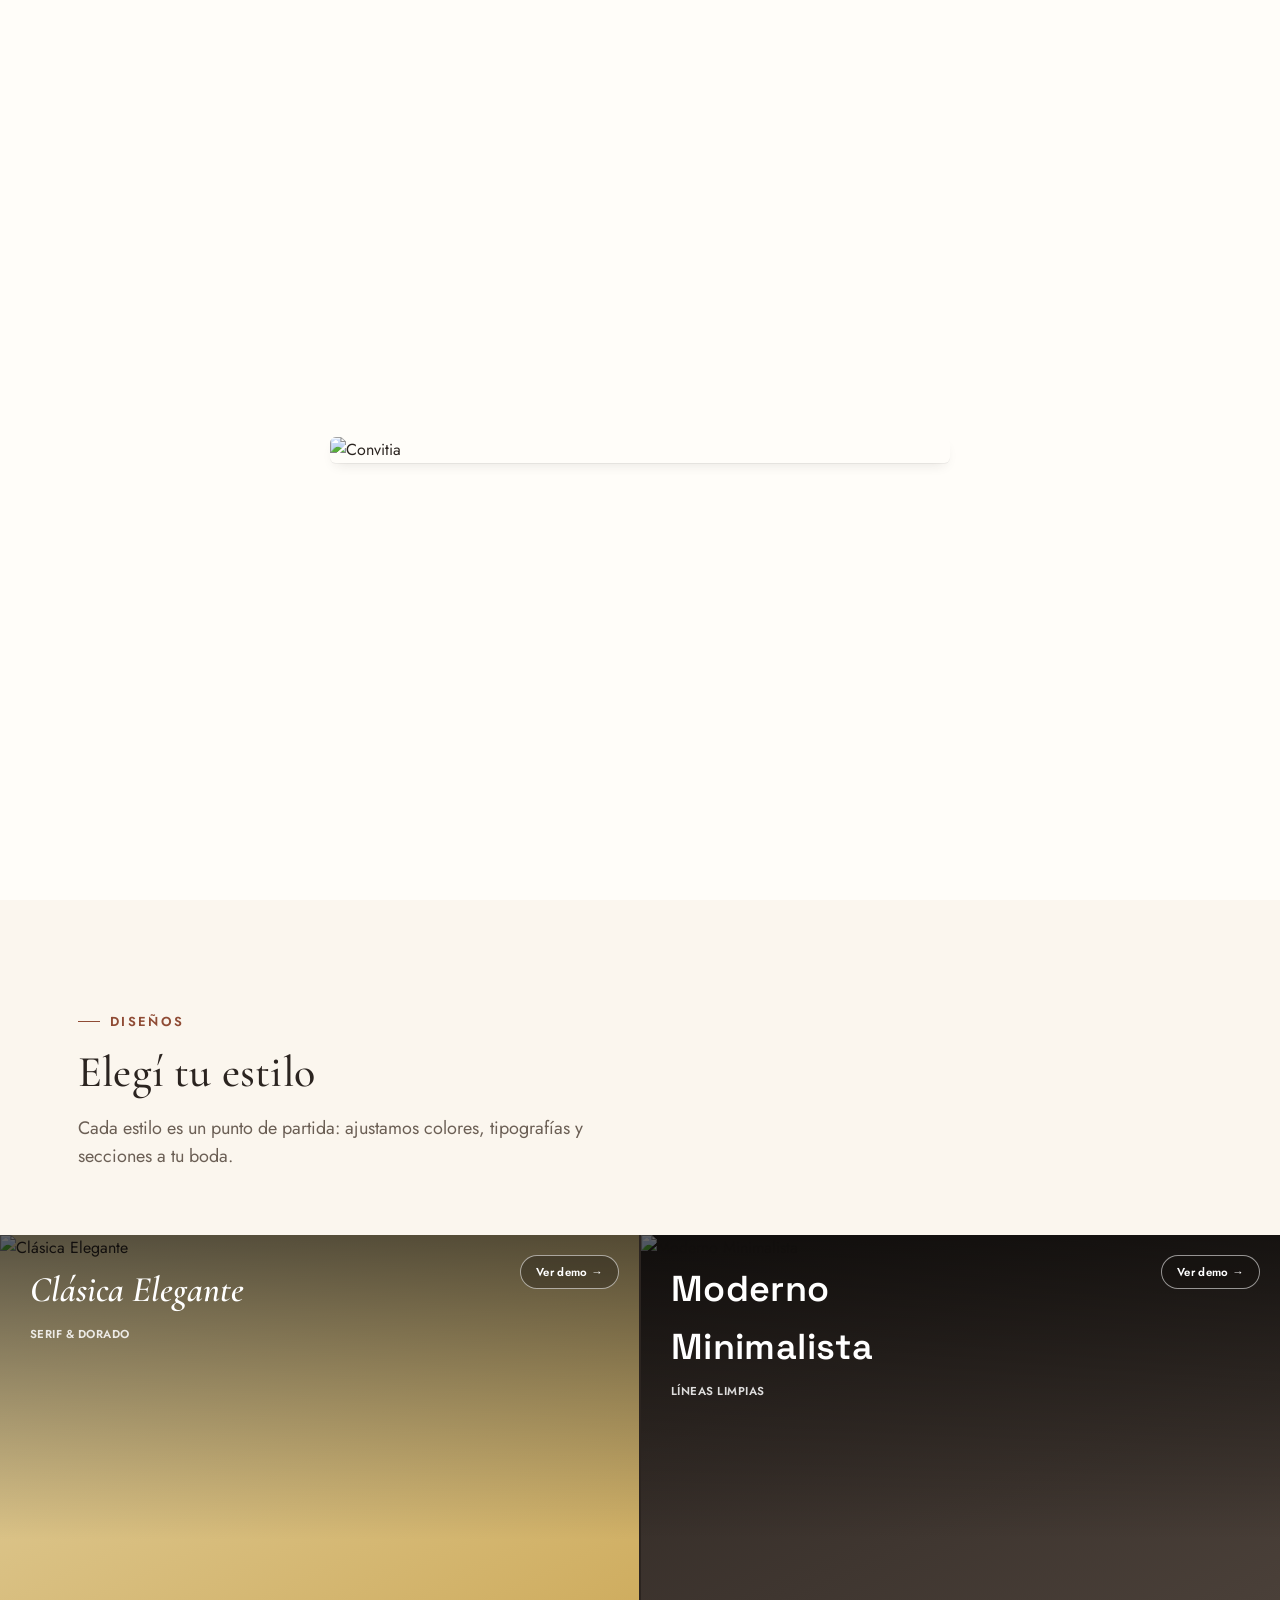
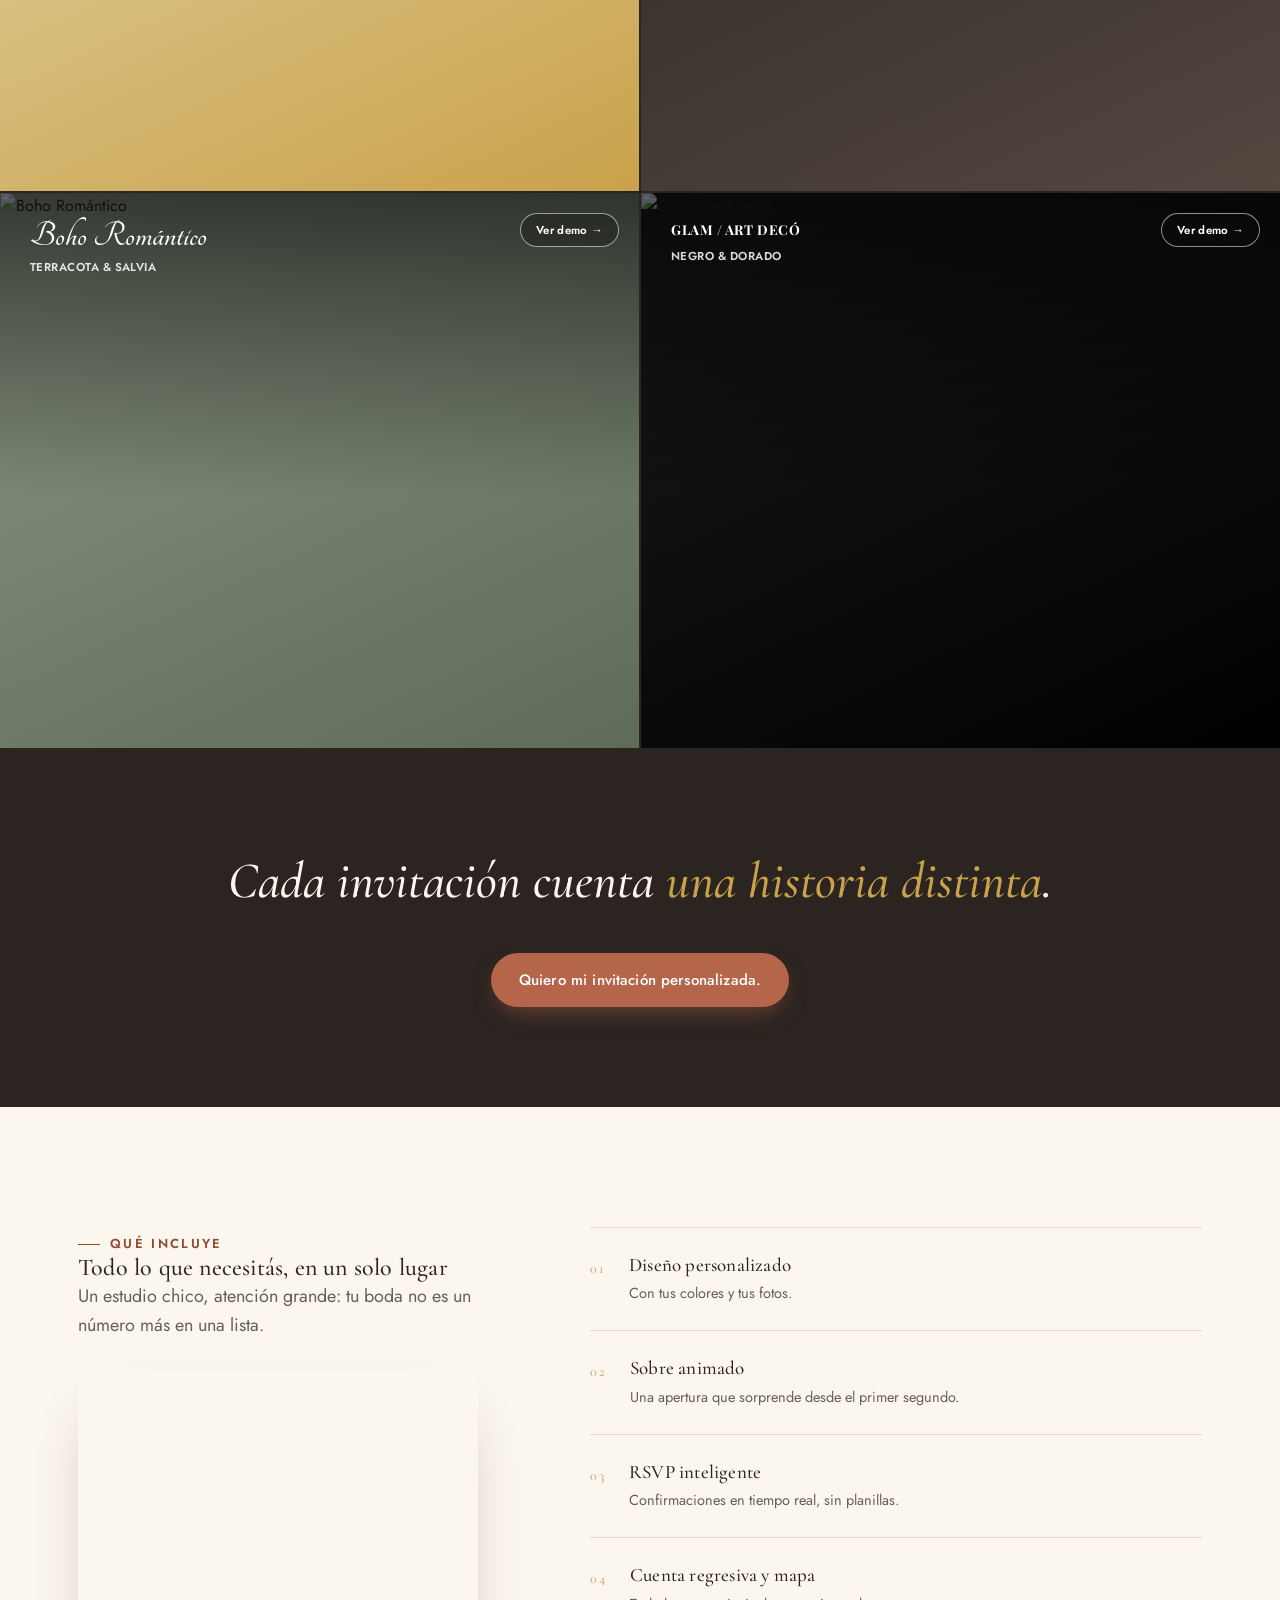
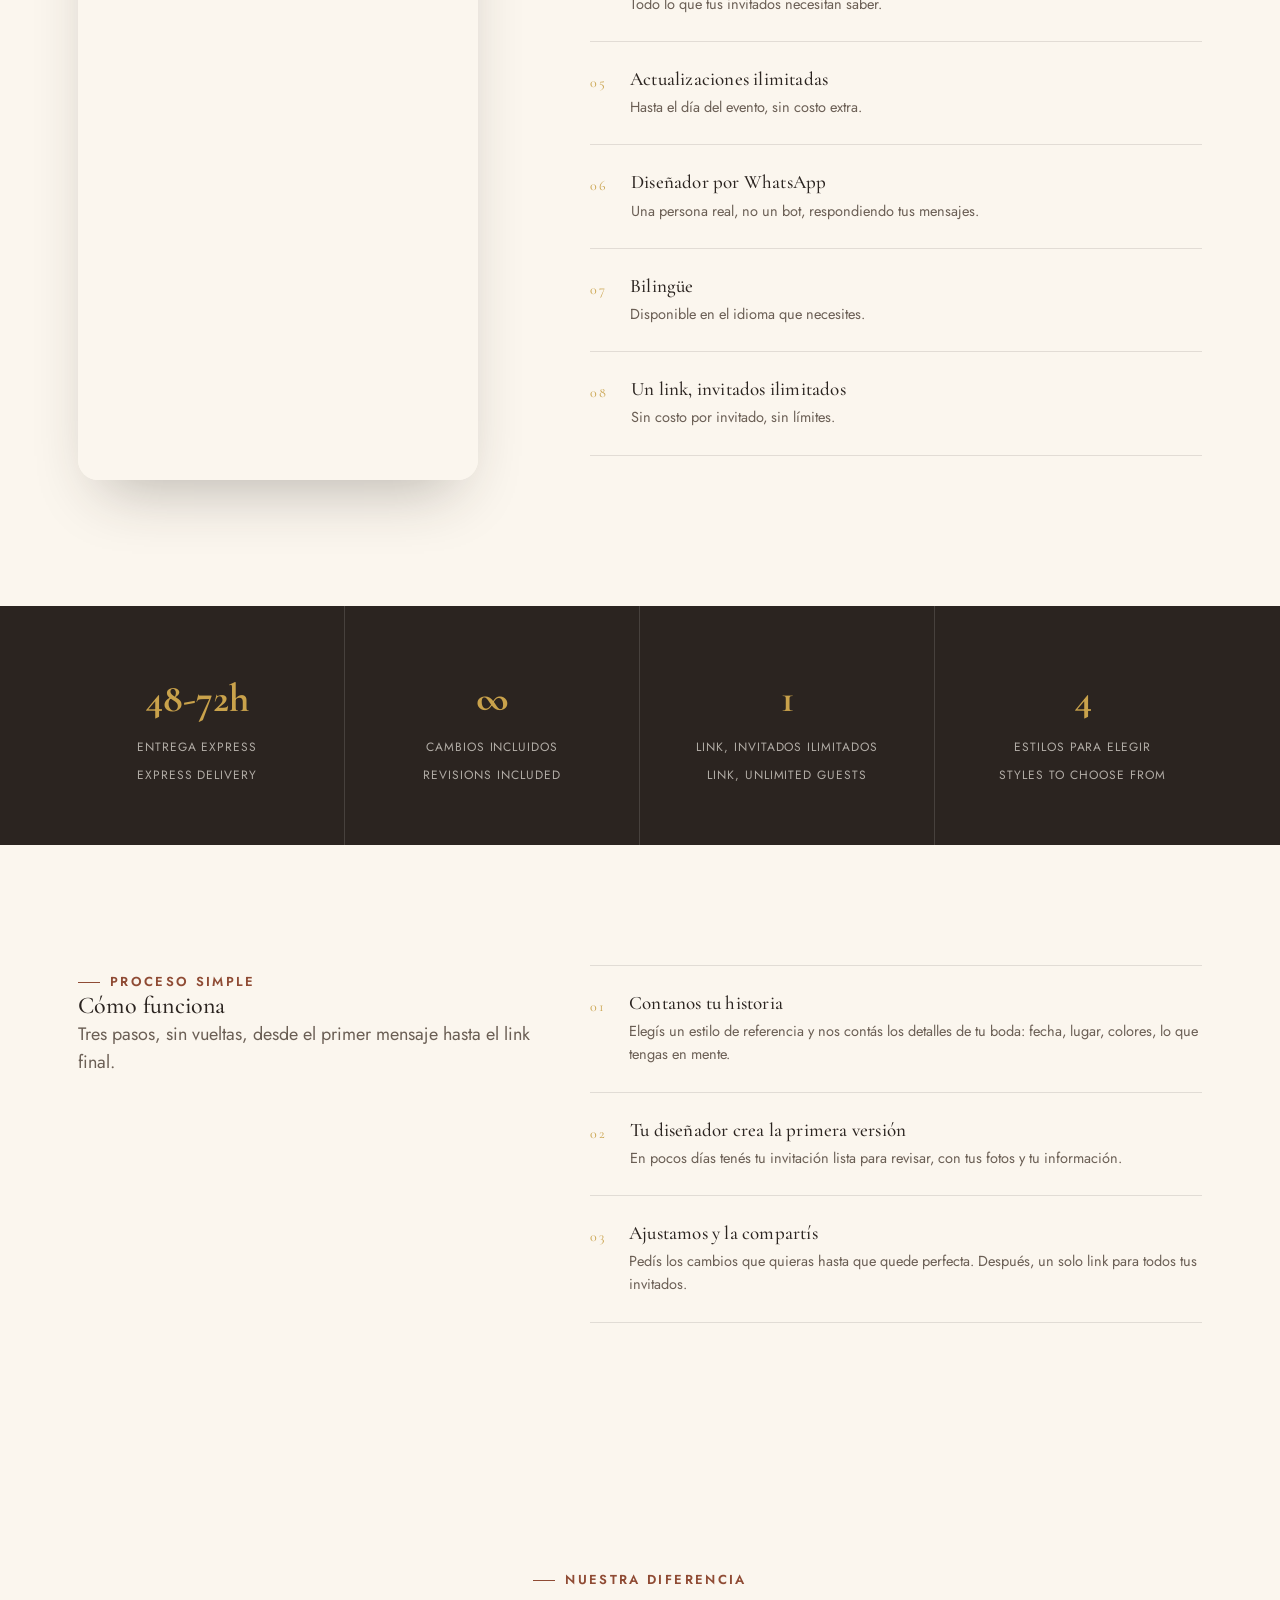
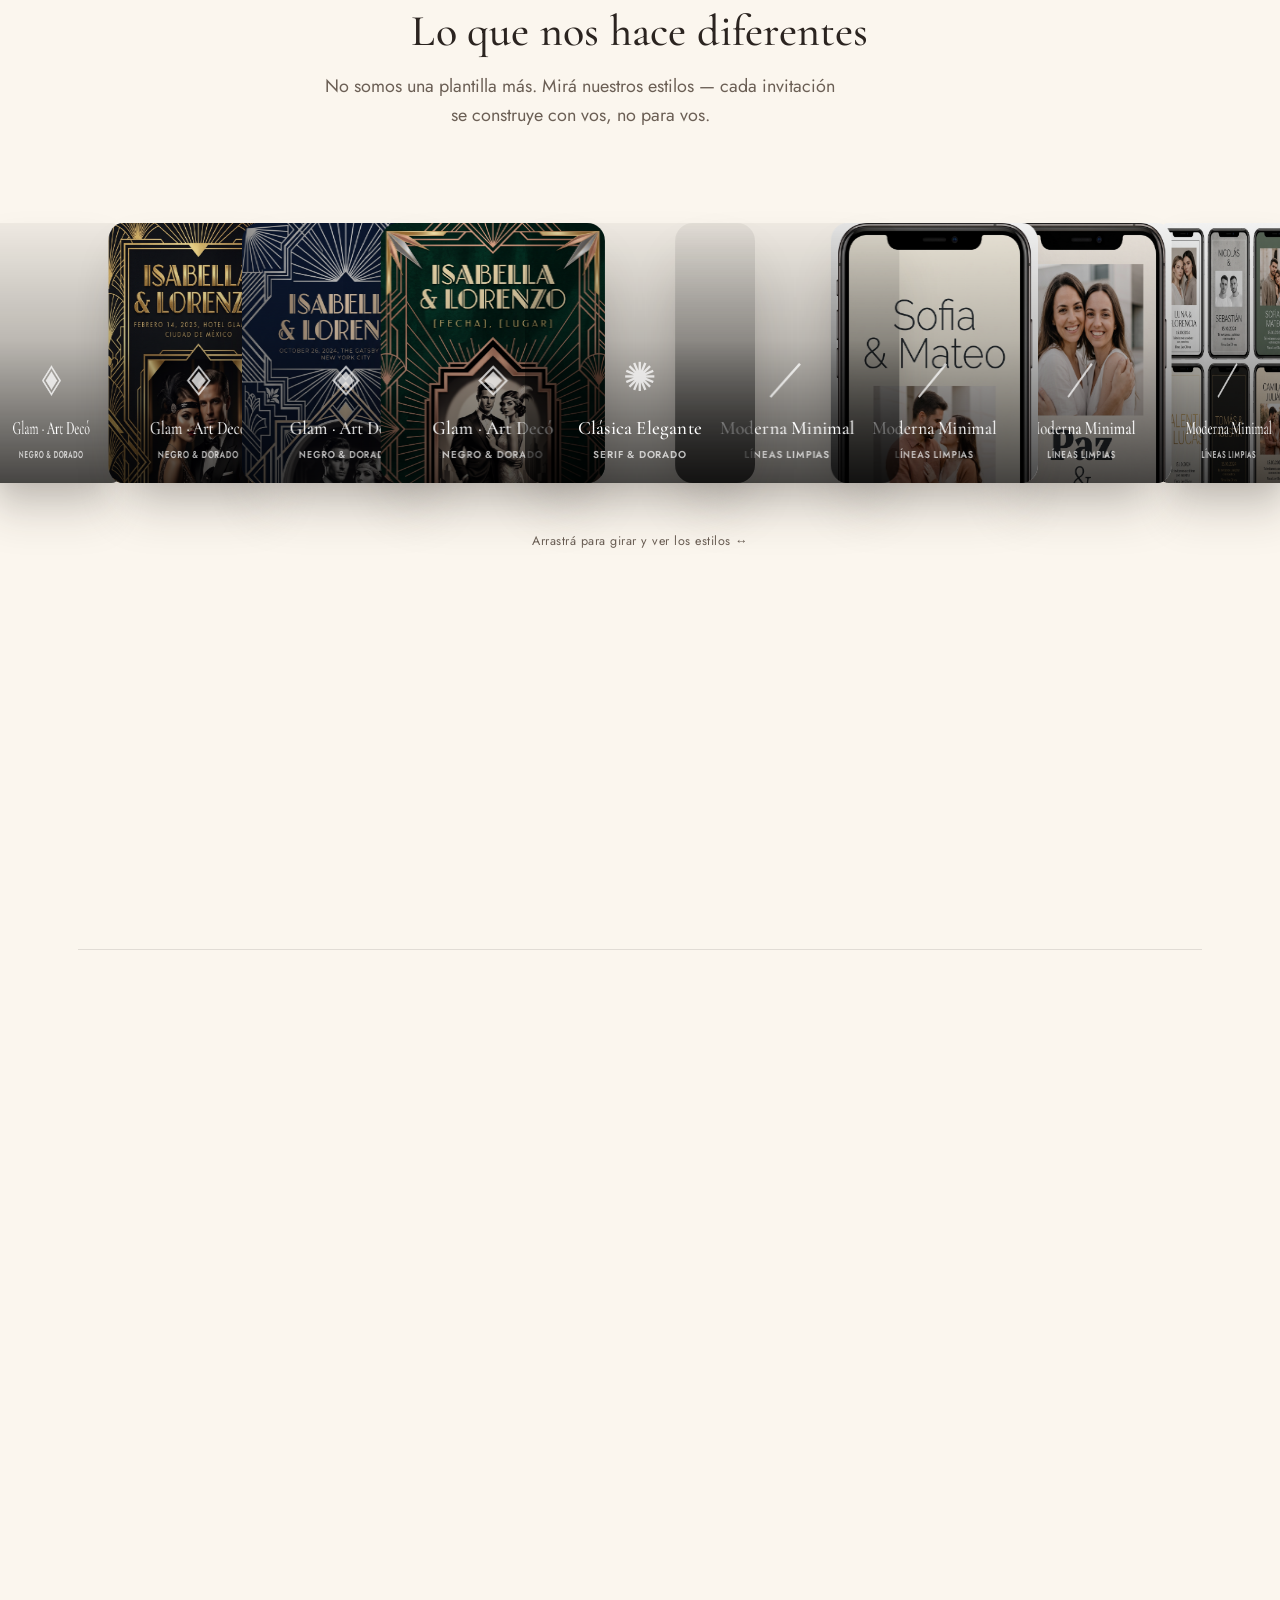
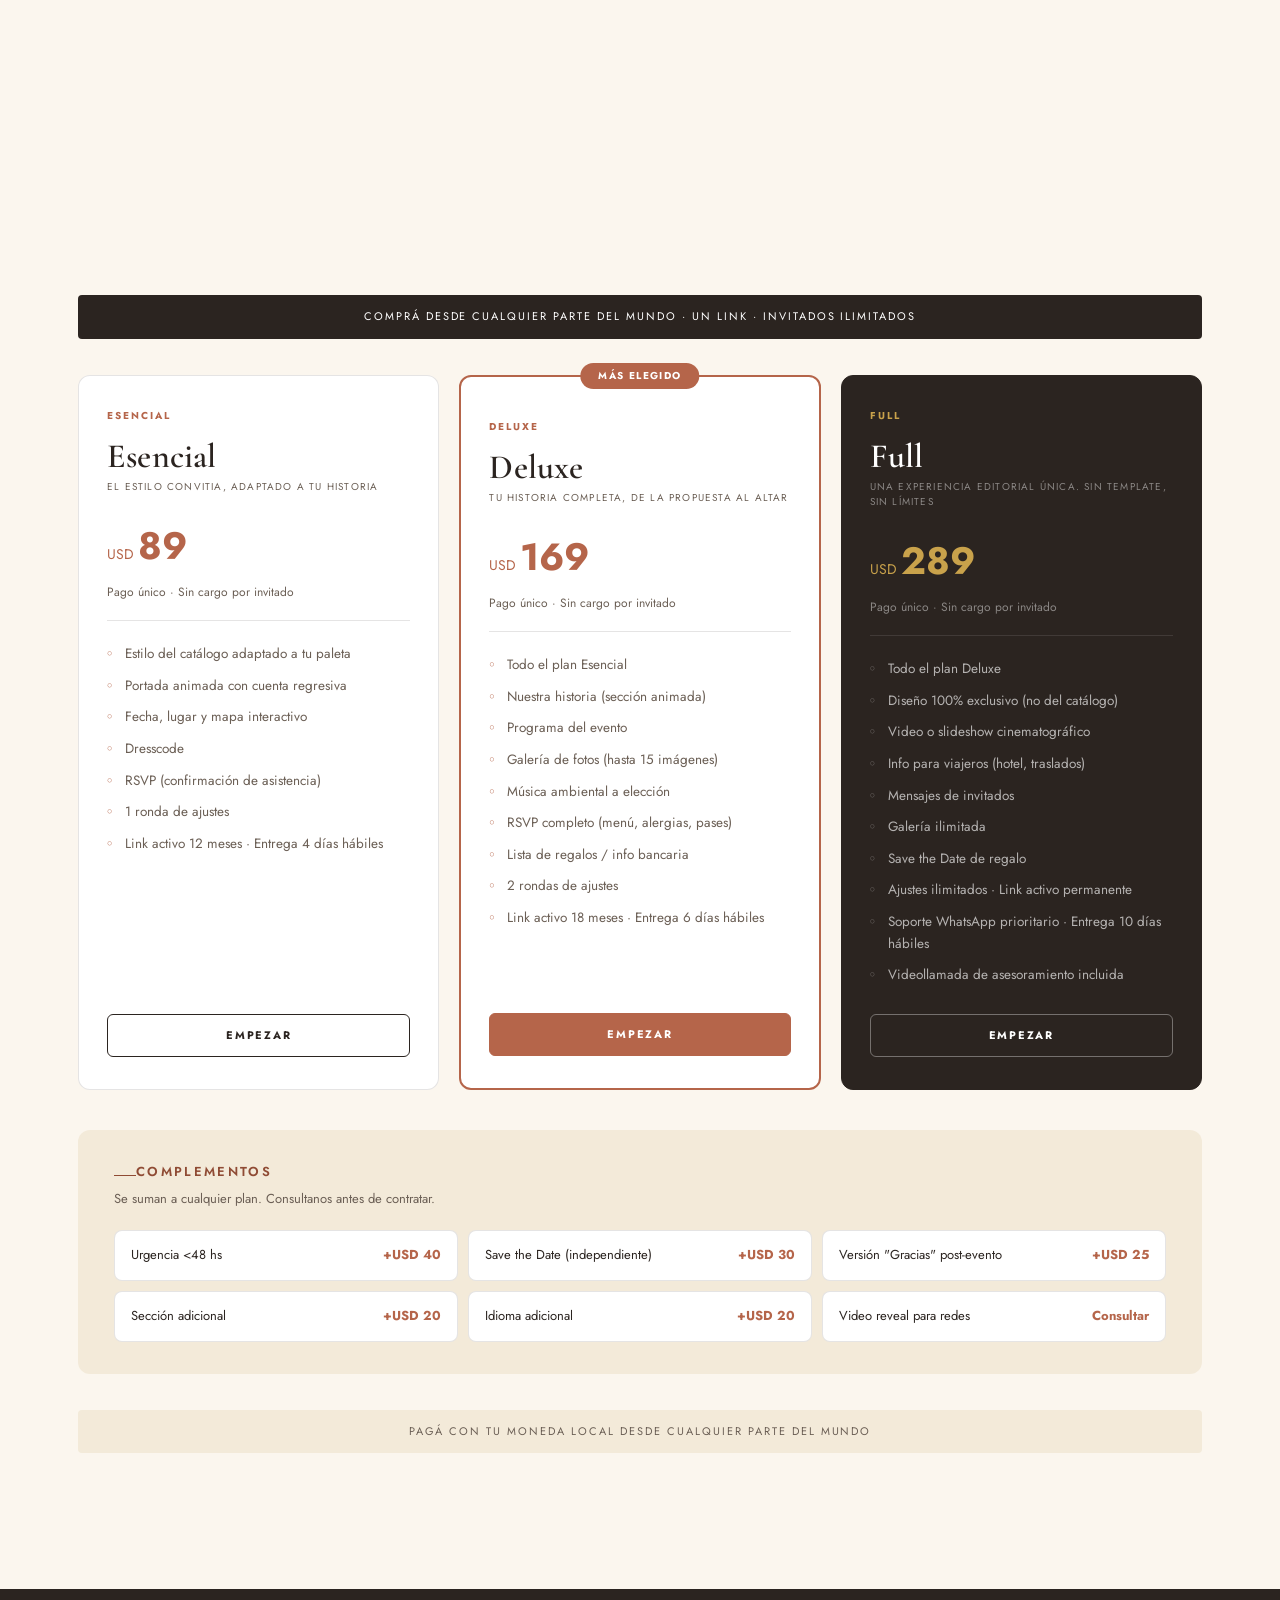
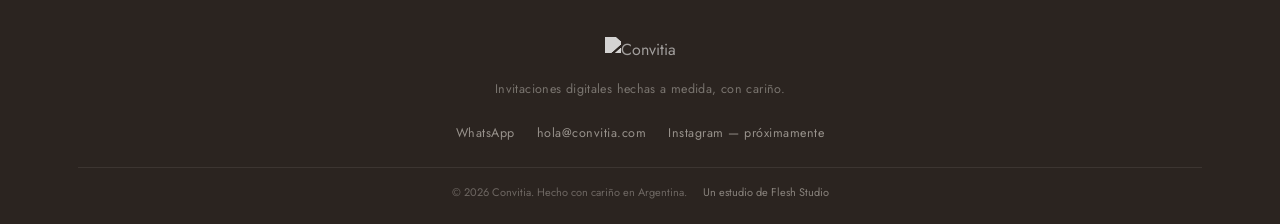
==== commit 88ecdc52: "Add files via upload" ====
--- a/index.html
+++ b/index.html
@@ -12,7 +12,7 @@
 <link rel="preconnect" href="https://fonts.gstatic.com" crossorigin>
 <link href="https://fonts.googleapis.com/css2?family=Cormorant+Garamond:ital,wght@0,400;0,500;0,600;1,500;1,600&family=Jost:wght@300;400;500;600&family=Space+Grotesk:wght@500;600;700&family=Tangerine:wght@400;700&family=Playfair+Display:wght@700;800&display=swap" rel="stylesheet">
 
-<link rel="stylesheet" href="styles.css?v=20260727c">
+<link rel="stylesheet" href="styles.css?v=20260727d">
 </head>
 <body>
 
@@ -20,6 +20,12 @@
   <img class="splash-image" src="assets/logo/Convitia_logo_variant__Wordmark_%27Convitia%27_202606271709%20(1).jpeg" alt="Convitia">
 </div>
 <script>
+  /* Arriving with a hash already in the URL (e.g. "#work-clasica", from a
+     demo page's "Volver al Sitio web - Convitia" button) means the visitor
+     already passed the splash once — remove it synchronously, before the
+     browser paints, so it never flashes and never blocks the jump straight
+     to the target card/section. Runs inline (not in main.js) so it executes
+     before first paint, not after defer scripts. */
   if(location.hash){
     var __gate = document.getElementById("splash-gate");
     if(__gate) __gate.parentNode.removeChild(__gate);
@@ -80,6 +86,11 @@
 
 <main>
 
+  <!-- ===================== HERO — 2-column: copy left, phone showcase right =====================
+       Merged the old standalone .phone-showcase section into the hero as the
+       right-hand column (reference: text+CTA left / arch+pedestals+phones
+       right). .hero-split is scoped so the shared .hero-giant rules used by
+       contacto/index.html's plain single-column hero stay untouched. -->
   <section class="hero-giant hero-split" id="hero">
     <div class="hero-bg-blob"></div>
     <div class="hero-bg-blob two"></div>
@@ -96,6 +107,9 @@
           <span data-en hidden>With smart RSVP, interactive maps, music, and more. Unlimited revisions. In any language, anywhere in the world.</span>
         </p>
 
+        <!-- PLACEHOLDER badge (Dave's call): Convitia has no Google Business
+             listing yet, so this rating isn't real. Not a live link — swap
+             href/copy for the real review link + rating once it exists. -->
         <span class="reviews-badge reveal" data-es title="Próximamente — todavía no es un dato real">
           <svg class="reviews-badge-g" viewBox="0 0 18 18" aria-hidden="true">
             <path fill="#4285F4" d="M17.64 9.2c0-.64-.06-1.25-.16-1.84H9v3.48h4.84c-.21 1.13-.85 2.09-1.81 2.73v2.27h2.92c1.71-1.57 2.69-3.88 2.69-6.64z"/>
@@ -117,6 +131,11 @@
           </a>
         </div>
 
+        <!-- PLACEHOLDER stats (Dave's call, per reference image): the
+             invitation-count and country-count aren't real numbers yet —
+             swap for Convitia's actual figures once available. The
+             delivery time stays real (matches the Stats band further
+             down the page). -->
         <div class="hero-trust reveal">
           <div><b>✓</b> <span data-es>+1000 invitaciones realizadas</span><span data-en hidden>+1000 invitations made</span></div>
           <div><b>🌎</b> <span data-es>+35 países</span><span data-en hidden>+35 countries</span></div>
@@ -125,6 +144,21 @@
       </div>
 
       <div class="hero-right reveal">
+        <!-- Self-contained dark "image accordion" panel — Dave asked to
+             replace the Three.js flying-card scene above with this effect
+             instead, modeled on a 21st.dev interactive-image-accordion
+             component he shared. Scoped to just this column (left column/
+             copy stays untouched). Pure CSS (flexbox + flex-grow transition)
+             + a tiny JS toggle — see initAccGallery() in main.js, no WebGL
+             needed. Each panel's content is the real invitation copy/colors
+             (Quimey & Nacho — the real client site — plus the 3 sample
+             designs): no tool is available to export a literal screenshot,
+             so the real names/dates/colors are painted as CSS text instead
+             of a generic photo. The "Nuestros diseños" tag now sits above
+             the stage (not floating over the panels) so it reads cleanly
+             regardless of which panel's background is underneath. The
+             real video (Quimey & Nacho) that briefly lived in panel c1
+             moved to the "Qué incluye" section — see assets/video/. -->
         <span class="acc-tag">Nuestros diseños</span>
         <div class="acc-stage" aria-hidden="true">
           <div class="acc-row">
@@ -192,7 +226,7 @@
     </div>
   </div>
 
-  <!-- ===================== FEATURED WORK ===================== -->
+  <!-- ===================== FEATURED WORK — full-bleed grid ===================== -->
   <section id="trabajos" class="works-section">
     <div class="container">
       <div class="section-head reveal">
@@ -256,7 +290,7 @@
     </a>
   </section>
 
-  <!-- ===================== INCLUDED ===================== -->
+  <!-- ===================== INCLUDED — sticky label ===================== -->
   <section id="incluye">
     <div class="container sticky-grid">
       <div class="sticky-label reveal">
@@ -294,7 +328,7 @@
     </div>
   </section>
 
-  <!-- ===================== HOW IT WORKS ===================== -->
+  <!-- ===================== HOW IT WORKS — sticky label left, steps right ===================== -->
   <section id="como-funciona">
     <div class="container sticky-grid">
       <div class="sticky-label reveal">
@@ -310,7 +344,7 @@
     </div>
   </section>
 
-  <!-- ===================== DESIGNS CAROUSEL ===================== -->
+  <!-- ===================== DESIGNS — 3D page carousel, drag to spin ===================== -->
   <section id="diferencia">
     <div class="container">
       <div class="section-head center reveal">
@@ -321,12 +355,14 @@
 
       <div class="book-deck reveal">
         <div class="book-track">
+          <!-- Clásica Elegante -->
           <a class="book-card style-clasica" href="designs/clasica-elegante.html" target="_blank" rel="noopener" draggable="false">
             <div class="book-bg" style="background-image:url('assets/portadas/clasica%20elegante.jpeg')"></div>
             <div class="book-ornament">✺</div>
             <h3><span data-es>Clásica Elegante</span><span data-en hidden>Classic Elegant</span></h3>
             <span class="book-tag"><span data-es>Serif &amp; dorado</span><span data-en hidden>Serif &amp; gold</span></span>
           </a>
+          <!-- Moderno Minimalista -->
           <a class="book-card style-moderna" href="designs/moderna-minimal.html" target="_blank" rel="noopener" draggable="false">
             <div class="book-bg" style="background-image:url('assets/portadas/Moderno%20Minimalista.jpeg')"></div>
             <div class="book-ornament">／</div>
@@ -351,6 +387,7 @@
             <h3><span data-es>Moderna Minimal</span><span data-en hidden>Modern Minimal</span></h3>
             <span class="book-tag"><span data-es>Líneas limpias</span><span data-en hidden>Clean lines</span></span>
           </a>
+          <!-- Boho Romántico -->
           <a class="book-card style-boho" href="designs/boho-romantico.html" target="_blank" rel="noopener" draggable="false">
             <div class="book-bg" style="background-image:url('assets/portadas/Boho%20Rom%C3%A1ntico.jpeg')"></div>
             <div class="book-ornament">❀</div>
@@ -381,6 +418,7 @@
             <h3><span data-es>Boho Romántico</span><span data-en hidden>Boho Romantic</span></h3>
             <span class="book-tag"><span data-es>Terracota &amp; salvia</span><span data-en hidden>Terracotta &amp; sage</span></span>
           </a>
+          <!-- Glam / Art Decó -->
           <a class="book-card style-glam" href="designs/glam-art-deco.html" target="_blank" rel="noopener" draggable="false">
             <div class="book-bg" style="background-image:url('assets/portadas/Glam%20-%20Art%20Dec%C3%B3.jpeg')"></div>
             <div class="book-ornament">◈</div>
@@ -456,105 +494,112 @@
   <section id="planes">
     <div class="container">
       <div class="section-head center reveal">
-        <span class="eyebrow"><span data-es>Propuestas</span><span data-en hidden>Pricing</span></span>
+        <span class="eyebrow"><span data-es>Planes & precios</span><span data-en hidden>Plans & pricing</span></span>
         <h2><span data-es>Elegí la que más <em class="planes-accent">se adapte a vos</em></span><span data-en hidden>Find the plan that <em class="planes-accent">fits you best</em></span></h2>
-        <p class="lede" style="margin:0 auto 0"><span data-es>Cada invitación está pensada para que encuentres exactamente lo que necesitás. Todos los planes incluyen PDF de recuerdo.</span><span data-en hidden>Every invitation is designed so you find exactly what you need. All plans include a keepsake PDF.</span></p>
-      </div>
-
-      <div class="planes-banner-strip">COMPRÁ DESDE CUALQUIER PARTE DEL MUNDO</div>
-
-      <!-- Plan Exclusivo -->
-      <div class="plan-exclusivo reveal">
-        <div class="plan-excl-left">
-          <span class="plan-excl-badge">PLAN EXCLUSIVO</span>
-          <h3 class="plan-excl-title">Único<br>y a medida</h3>
-          <p class="plan-excl-sub">Para quienes no quieren conformarse</p>
-          <ul class="plan-excl-list">
-            <li>Diseño desde cero, pensado solo para vos</li>
-            <li>Experiencia interactiva completa</li>
-            <li>Clima esperado + Hora de llegada del evento</li>
-            <li>QR álbum de fotos + #hashtag Instagram</li>
-            <li>Sugerencia de música de bienvenida</li>
-            <li>Save the Date incluido</li>
-          </ul>
-          <a class="plan-excl-link" href="contacto/">Consultá el precio →</a>
-        </div>
-        <div class="plan-excl-right">
-          <span class="plan-excl-right-tag">EL SERVICIO MOON DE PUNTA A PUNTA</span>
-          <div class="plan-excl-steps">
-            <div class="plan-excl-step">
-              <span class="plan-excl-num">01</span>
-              <div><h4>Te escuchamos</h4><p>Entendemos tu historia, tu estilo y lo que soñás para ese día.</p></div>
-            </div>
-            <div class="plan-excl-step">
-              <span class="plan-excl-num">02</span>
-              <div><h4>Diseñamos juntos</h4><p>Cada decisión la tomamos con vos, sin sorpresas ni resultados genéricos.</p></div>
-            </div>
-            <div class="plan-excl-step">
-              <span class="plan-excl-num">03</span>
-              <div><h4>Superamos tus expectativas</h4><p>El resultado final es una invitación que emociona antes de que empiece la fiesta.</p></div>
-            </div>
-          </div>
-          <div class="plan-excl-videocall">
-            <strong>VIDEOLLAMADA DE ASESORAMIENTO INCLUIDA</strong>
-            <p>Nos sentamos con vos y diseñamos juntos. Hasta 30 min de consultoría personalizada para que cada detalle sea exactamente como lo imaginamos.</p>
-          </div>
-        </div>
-      </div>
-
-      <div class="planes-banner-strip planes-banner-strip--light">PAGÁ CON TU MONEDA LOCAL DESDE CUALQUIER PARTE DEL MUNDO</div>
+        <p class="lede" style="margin:0 auto 0"><span data-es>Precios en USD. Un pago único, sin cargo por invitado, link activo para siempre.</span><span data-en hidden>Prices in USD. One-time payment, no per-guest cost, link stays live.</span></p>
+      </div>
+
+      <div class="planes-banner-strip">COMPRÁ DESDE CUALQUIER PARTE DEL MUNDO · UN LINK · INVITADOS ILIMITADOS</div>
 
       <!-- Tres planes -->
       <div class="planes-grid reveal">
+        <!-- Esencial -->
         <div class="plan-card">
           <div class="plan-card-tag">ESENCIAL</div>
           <h3 class="plan-card-name">Esencial</h3>
-          <p class="plan-card-sub">SENCILLA, ELEGANTE Y ACCESIBLE</p>
-          <div class="plan-card-price">USD <strong>59.90</strong></div>
-          <p class="plan-card-ideal">Ideal para eventos simples</p>
+          <p class="plan-card-sub">EL ESTILO CONVITIA, ADAPTADO A TU HISTORIA</p>
+          <div class="plan-card-price">USD <strong>89</strong></div>
+          <p class="plan-card-ideal">Pago único · Sin cargo por invitado</p>
           <ul class="plan-card-list">
-            <li>Link a ceremonia y fiesta</li>
-            <li>Inicio de sobre animado</li>
-            <li>Datos para regalo</li>
-            <li>Música en la invitación</li>
-            <li>Confirmación de asistencia</li>
-            <li>PDF recuerdo de regalo</li>
-            <li>Dress code</li>
+            <li>Estilo del catálogo adaptado a tu paleta</li>
+            <li>Portada animada con cuenta regresiva</li>
+            <li>Fecha, lugar y mapa interactivo</li>
+            <li>Dresscode</li>
+            <li>RSVP (confirmación de asistencia)</li>
+            <li>1 ronda de ajustes</li>
+            <li>Link activo 12 meses · Entrega 4 días hábiles</li>
           </ul>
-          <a class="plan-card-btn" href="https://wa.me/5492944152161?text=Hola!%20Me%20interesa%20el%20plan%20Esencial" target="_blank" rel="noopener">CONSULTAR</a>
-        </div>
-        <div class="plan-card">
+          <a class="plan-card-btn" href="contacto/">EMPEZAR</a>
+        </div>
+        <!-- Deluxe — featured -->
+        <div class="plan-card plan-card--featured">
+          <div class="plan-card-popular"><span data-es>Más elegido</span><span data-en hidden>Most popular</span></div>
           <div class="plan-card-tag">DELUXE</div>
           <h3 class="plan-card-name">Deluxe</h3>
-          <p class="plan-card-sub">COMPLETA Y SOFISTICADA</p>
-          <div class="plan-card-price">USD <strong>99.90</strong></div>
-          <p class="plan-card-ideal">Nuestro plan más elegido</p>
+          <p class="plan-card-sub">TU HISTORIA COMPLETA, DE LA PROPUESTA AL ALTAR</p>
+          <div class="plan-card-price">USD <strong>169</strong></div>
+          <p class="plan-card-ideal">Pago único · Sin cargo por invitado</p>
           <ul class="plan-card-list">
-            <li>Todo lo del plan Esencial</li>
-            <li>Cuenta regresiva</li>
-            <li>Agregar la fecha</li>
-            <li>Galería de fotos</li>
-            <li>Calendario visual</li>
-            <li>Sugerencia hospedaje</li>
-            <li>Frase personalizada</li>
+            <li>Todo el plan Esencial</li>
+            <li>Nuestra historia (sección animada)</li>
+            <li>Programa del evento</li>
+            <li>Galería de fotos (hasta 15 imágenes)</li>
+            <li>Música ambiental a elección</li>
+            <li>RSVP completo (menú, alergias, pases)</li>
+            <li>Lista de regalos / info bancaria</li>
+            <li>2 rondas de ajustes</li>
+            <li>Link activo 18 meses · Entrega 6 días hábiles</li>
           </ul>
-          <a class="plan-card-btn" href="https://wa.me/5492944152161?text=Hola!%20Me%20interesa%20el%20plan%20Deluxe" target="_blank" rel="noopener">CONSULTAR</a>
-        </div>
+          <a class="plan-card-btn" href="contacto/">EMPEZAR</a>
+        </div>
+        <!-- Full — dark card -->
         <div class="plan-card plan-card--full">
           <div class="plan-card-tag">FULL</div>
           <h3 class="plan-card-name">Full</h3>
-          <p class="plan-card-sub">ELEGISTE EL DISEÑO, NOSOTROS LO ARMAMOS</p>
-          <div class="plan-card-price">USD <strong>129.90</strong></div>
-          <p class="plan-card-ideal">Ideal si ya tenés un estilo en mente</p>
+          <p class="plan-card-sub">UNA EXPERIENCIA EDITORIAL ÚNICA. SIN TEMPLATE, SIN LÍMITES</p>
+          <div class="plan-card-price">USD <strong>289</strong></div>
+          <p class="plan-card-ideal">Pago único · Sin cargo por invitado</p>
           <ul class="plan-card-list">
-            <li>Diseño del catálogo</li>
-            <li>Todo el contenido Exclusivo</li>
-            <li>Ideal si ya elegiste un estilo</li>
-            <li>Proceso sin sorpresas</li>
+            <li>Todo el plan Deluxe</li>
+            <li>Diseño 100% exclusivo (no del catálogo)</li>
+            <li>Video o slideshow cinematográfico</li>
+            <li>Info para viajeros (hotel, traslados)</li>
+            <li>Mensajes de invitados</li>
+            <li>Galería ilimitada</li>
+            <li>Save the Date de regalo</li>
+            <li>Ajustes ilimitados · Link activo permanente</li>
+            <li>Soporte WhatsApp prioritario · Entrega 10 días hábiles</li>
+            <li>Videollamada de asesoramiento incluida</li>
           </ul>
-          <a class="plan-card-btn" href="https://wa.me/5492944152161?text=Hola!%20Me%20interesa%20el%20plan%20Full" target="_blank" rel="noopener">CONSULTAR</a>
-        </div>
-      </div>
+          <a class="plan-card-btn" href="contacto/">EMPEZAR</a>
+        </div>
+      </div>
+
+      <!-- Add-ons / Complementos -->
+      <div class="addons-section reveal">
+        <div class="addons-header">
+          <span class="eyebrow" style="margin-bottom:6px;display:block;"><span data-es>Complementos</span><span data-en hidden>Add-ons</span></span>
+          <p class="addons-note"><span data-es>Se suman a cualquier plan. Consultanos antes de contratar.</span><span data-en hidden>Add to any plan. Ask us before purchasing.</span></p>
+        </div>
+        <div class="addons-grid">
+          <div class="addon-chip">
+            <span class="addon-name"><span data-es>Urgencia &lt;48 hs</span><span data-en hidden>Rush &lt;48 h</span></span>
+            <span class="addon-price">+USD 40</span>
+          </div>
+          <div class="addon-chip">
+            <span class="addon-name"><span data-es>Save the Date (independiente)</span><span data-en hidden>Save the Date (standalone)</span></span>
+            <span class="addon-price">+USD 30</span>
+          </div>
+          <div class="addon-chip">
+            <span class="addon-name"><span data-es>Versión "Gracias" post-evento</span><span data-en hidden>"Thank you" post-event version</span></span>
+            <span class="addon-price">+USD 25</span>
+          </div>
+          <div class="addon-chip">
+            <span class="addon-name"><span data-es>Sección adicional</span><span data-en hidden>Additional section</span></span>
+            <span class="addon-price">+USD 20</span>
+          </div>
+          <div class="addon-chip">
+            <span class="addon-name"><span data-es>Idioma adicional</span><span data-en hidden>Additional language</span></span>
+            <span class="addon-price">+USD 20</span>
+          </div>
+          <div class="addon-chip">
+            <span class="addon-name"><span data-es>Video reveal para redes</span><span data-en hidden>Social media reveal video</span></span>
+            <span class="addon-price"><span data-es>Consultar</span><span data-en hidden>Inquire</span></span>
+          </div>
+        </div>
+      </div>
+
+      <div class="planes-banner-strip planes-banner-strip--light">PAGÁ CON TU MONEDA LOCAL DESDE CUALQUIER PARTE DEL MUNDO</div>
     </div>
   </section>
 
--- a/styles.css
+++ b/styles.css
@@ -229,6 +229,9 @@
   background:radial-gradient(circle at 60% 40%, rgba(138,150,131,.28), transparent 70%);
   animation-duration:20s; animation-delay:-4s;
 }
+/* JS (initHeroParallax) writes --px/--py per-frame on scroll/mousemove; the
+   keyframe below reads them via var() so idle float + parallax compose
+   instead of fighting over the transform property. */
 @keyframes float-blob{
   0%,100%{ transform:translate(var(--px),var(--py)) scale(1); }
   50%{ transform:translate(calc(var(--px) - 30px),calc(var(--py) + 40px)) scale(1.07); }
@@ -246,6 +249,10 @@
 .hero-trust div{ font-size:13px; color:var(--ink-soft); display:flex; align-items:center; gap:8px; }
 .hero-trust b{ color:var(--ink); font-family:var(--font-display); font-size:15px; }
 
+/* ---------- Hero split — 2-column homepage hero (copy left / phone showcase
+   right). Scoped under .hero-split so contacto/index.html's plain
+   single-column .hero-giant (centered, no grid) is untouched — only the
+   homepage section carries the extra .hero-split class. ---------- */
 .hero-split .container.hero-grid{
   text-align:left; display:grid; grid-template-columns:1fr .92fr; gap:48px; align-items:center;
 }
@@ -264,6 +271,9 @@
 }
 @keyframes type-blink{ 0%,50%{ opacity:1; } 50.01%,100%{ opacity:0; } }
 
+/* PLACEHOLDER review badge — see matching HTML comment. Convitia has no
+   Google Business listing yet, so this rating isn't real; not a live
+   link. Swap copy + add the real href once a listing exists. */
 .reviews-badge{
   display:inline-flex; align-items:center; gap:8px; margin:22px 0 4px; padding:9px 16px 9px 10px;
   background:var(--paper); border:1px solid var(--line); border-radius:999px; font-size:13px; color:var(--ink-soft);
@@ -275,6 +285,15 @@
 
 .hero-right{ display:flex; flex-direction:column; align-items:center; justify-content:center; }
 
+/* ---------- Interactive image accordion — hero right panel ----------
+   Replaces the earlier Three.js flying-card scene: Dave pointed at a
+   different 21st.dev reference (interactive-image-accordion) and asked
+   to match that effect instead. Self-contained dark panel living inside
+   .hero-right (the light left column with copy/CTAs is untouched).
+   Pure CSS: a flex row of panels where the .active one gets a much
+   larger flex-grow, animated by the browser's normal flex-grow
+   transition — no WebGL/canvas needed. The tiny JS in initAccGallery()
+   (main.js) just moves the .active class on hover/click/focus. */
 .acc-stage{
   position:relative; max-width:480px; width:100%; height:480px; margin:0 auto;
   border-radius:28px; overflow:hidden; padding:14px;
@@ -293,6 +312,7 @@
   transition:flex-grow .65s var(--ease);
 }
 .acc-panel.active{ flex-grow:5; }
+/* Accordion panels — all use real portada photos as backgrounds */
 .acc-panel.c1,.acc-panel.c2,.acc-panel.c3,.acc-panel.c4,.acc-panel.c5{ color:#fff; }
 .acc-bg{
   position:absolute; inset:0; z-index:0;
@@ -326,7 +346,7 @@
 .acc-info-name{ font-family:var(--font-display); font-style:italic; font-size:25px; white-space:nowrap; }
 .acc-info-date{ font-family:var(--font-body); font-size:12px; opacity:.8; white-space:nowrap; }
 
-/* ---------- Invite-card mockup ---------- */
+/* ---------- Invite-card mockup (reused inside the works grid) ---------- */
 .invite-card{
   position:relative; background:var(--paper); border-radius:22px; padding:42px 34px;
   box-shadow:0 40px 80px -30px rgba(43,36,32,.28); border:1px solid var(--line);
@@ -361,11 +381,12 @@
 .section-head .lede{ margin-top:16px; }
 .section-head.center{ margin-left:auto; margin-right:auto; text-align:center; }
 
+/* ---------- Page intro (lightweight heading for /disenos/, /contacto/) ---------- */
 .page-intro{ padding:170px 0 50px; }
 .page-intro h1{ font-size:clamp(38px,5.2vw,62px); margin:16px 0 14px; }
 .page-intro .lede{ margin-top:4px; }
 
-/* ---------- Works grid ---------- */
+/* ---------- Works grid — full-bleed (Miles "Works" page pattern) ---------- */
 .works-section{ padding-bottom:0; }
 .works-grid{ display:grid; grid-template-columns:repeat(2,1fr); gap:2px; background:var(--ink); perspective:1200px; }
 .work-tile{
@@ -402,7 +423,13 @@
 .thumb-3{ background:linear-gradient(155deg,var(--sage),#5f6b58); }
 .thumb-4{ background:linear-gradient(155deg,#1a1a1a,#000); }
 
-/* ---------- Style stack cards ---------- */
+/* ---------- Style stack cards (/disenos/ — 4 style picker) ----------
+   A row of cards, each with a small cover photo peeking out of the
+   bottom-right corner. Hover or click lifts the card and straightens
+   the photo; the "view sample" link fades in. Only one card is
+   .active at a time (see initStyleStack in main.js, mirrors the
+   acc-panel/initAccGallery pattern) — the first card ships with
+   .active hardcoded in the markup so it looks right before JS runs. */
 .stack-cards{ display:flex; justify-content:center; align-items:flex-end; gap:26px; flex-wrap:wrap; padding:20px 0 30px; }
 .stack-card{
   position:relative; z-index:1; width:248px; height:354px; flex-shrink:0;
@@ -414,10 +441,15 @@
 .stack-card-title{ font-size:25px; line-height:1.15; max-width:140px; }
 .stack-card-sub{ font-size:13px; color:var(--ink-soft); margin-top:8px; max-width:140px; }
 
+/* ---------- Tipografías representativas por estilo — sección "Elegí tu estilo".
+   Cada temática usa una familia distinta para que el título transmita el estilo
+   antes de leer el texto. Se aplica tanto al h3 de las stack-cards (/disenos/)
+   como al .work-name de la grilla de la home — mismas 4 clases, mismo criterio. ---------- */
 .style-font-clasica{ font-family:var(--font-display); font-style:italic; font-weight:600; }
 .style-font-moderno{ font-family:'Space Grotesk', var(--font-body); font-style:normal; font-weight:600; letter-spacing:.01em; }
 .style-font-boho{ font-family:'Tangerine', cursive; font-style:normal; font-weight:700; font-size:2.3em; line-height:.9; }
 .style-font-glam{ font-family:'Playfair Display', var(--font-display); font-style:normal; font-weight:700; letter-spacing:.04em; text-transform:uppercase; font-size:.85em; }
+/* "Ver demo" — botón siempre visible del lado derecho de cada stack-card (ver [[convitia_design_themes]]). */
 .stack-card-link{
   position:absolute; top:28px; right:24px; z-index:4; font-family:var(--font-body); font-size:11px; font-weight:600;
   letter-spacing:.03em; color:var(--terracotta-d); text-decoration:none; white-space:nowrap;
@@ -441,6 +473,7 @@
 .type-break em{ color:var(--gold); font-style:italic; }
 .type-break-cta{ margin-top:38px; white-space:normal; }
 
+/* ---------- "Ver demo" — botón visible en cada work-tile de la home (#trabajos) ---------- */
 .work-demo-btn{
   position:absolute; top:20px; right:20px; z-index:3; font-family:var(--font-body); font-size:11.5px; font-weight:600;
   letter-spacing:.03em; color:#fff; text-decoration:none; white-space:nowrap;
@@ -451,7 +484,7 @@
 .work-tile:hover .work-demo-btn{ background:rgba(20,16,14,.6); border-color:#fff; transform:translateY(-2px); }
 .work-demo-btn.disabled{ opacity:.75; }
 
-/* ---------- Sticky-label sections ---------- */
+/* ---------- Sticky-label sections (Miles Capabilities/Process pattern) ---------- */
 .sticky-grid{ display:grid; grid-template-columns:.85fr 1.15fr; gap:60px; align-items:start; }
 .sticky-grid.mirror{ grid-template-columns:1.15fr .85fr; }
 .sticky-label{ position:sticky; top:140px; }
@@ -482,12 +515,23 @@
 .stats-grid b{ display:block; font-family:var(--font-display); font-size:40px; color:var(--gold); }
 .stats-grid span{ font-size:12px; letter-spacing:.08em; text-transform:uppercase; color:rgba(251,246,238,.65); margin-top:8px; display:block; }
 
-/* ---------- Book deck ---------- */
+/* ---------- Designs — flat drag-fan, drag to spin ----------
+   The 4 cards sit flat in a fan — all 4 always visible, tilted via
+   rotateY, never hidden behind one another (matches the reference's
+   look). Each card's transform/opacity/z-index is a pure function of
+   its own slot value (see initDesignsBook in main.js) — no shared
+   parent transform, no per-card transform set here in CSS. With only
+   4 real cards and no spares waiting off-screen, a flat layout that
+   spins forever has exactly one seam per card per revolution; it's
+   made invisible by fading opacity to exactly 0 right at the seam, so
+   the one frame a card's position jumps, it can't be seen. */
 .book-deck{
   position:relative; width:100%; max-width:920px; height:320px; margin:54px auto 0;
   touch-action:none; user-select:none; perspective:1200px;
 }
-.book-track{ position:absolute; inset:0; }
+.book-track{
+  position:absolute; inset:0;
+}
 .book-card{
   position:absolute; top:50%; left:50%; width:230px; height:260px; margin:0;
   display:flex; flex-direction:column; align-items:center; justify-content:flex-end;
@@ -511,7 +555,7 @@
 .book-tag{ font-size:10px; letter-spacing:.08em; text-transform:uppercase; color:rgba(255,255,255,.7); font-weight:600; margin-top:5px; position:relative; z-index:2; }
 .book-hint{ text-align:center; margin-top:18px; font-size:12.5px; letter-spacing:.04em; color:var(--ink-soft); }
 
-/* ---------- CTA band ---------- */
+/* ---------- CTA band — full-bleed ---------- */
 .cta-band{
   background:linear-gradient(155deg,var(--terracotta),var(--terracotta-d)); color:#fff; padding:90px 0;
   text-align:center; overflow:hidden;
@@ -546,6 +590,7 @@
   background:var(--cream-soft); color:var(--ink-soft);
 }
 
+/* Plan Exclusivo */
 .plan-exclusivo{
   display:grid; grid-template-columns:1fr 1fr; gap:48px;
   background:var(--ink); border-radius:14px; padding:48px 52px;
@@ -606,6 +651,7 @@
 }
 .plan-excl-videocall p{ font-size:13px; color:rgba(255,255,255,.65); margin:0; line-height:1.5; }
 
+/* 3 Plan cards */
 .planes-grid{
   display:grid; grid-template-columns:repeat(3,1fr); gap:20px; margin-top:32px;
 }
@@ -613,7 +659,9 @@
   background:#fff; border:1px solid var(--line); border-radius:12px;
   padding:32px 28px; display:flex; flex-direction:column;
 }
-.plan-card--full{ background:var(--ink); border-color:var(--ink); }
+.plan-card--full{
+  background:var(--ink); border-color:var(--ink);
+}
 .plan-card-tag{
   font-size:10px; letter-spacing:.2em; text-transform:uppercase;
   font-weight:700; color:var(--terracotta); margin-bottom:14px;
@@ -667,6 +715,69 @@
 }
 .plan-card--full .plan-card-btn:hover{ background:rgba(255,255,255,.12); }
 
+/* Plan card — Deluxe featured */
+.plan-card--featured{
+  border:2px solid var(--terracotta);
+  position:relative;
+  padding-top:42px;
+}
+.plan-card-popular{
+  position:absolute;
+  top:-14px; left:50%;
+  transform:translateX(-50%);
+  background:var(--terracotta);
+  color:#fff;
+  font-size:10px;
+  letter-spacing:.14em;
+  text-transform:uppercase;
+  font-weight:700;
+  padding:5px 18px;
+  border-radius:99px;
+  white-space:nowrap;
+}
+.plan-card--featured .plan-card-tag{ color:var(--terracotta); }
+.plan-card--featured .plan-card-list li::before{ color:var(--terracotta); }
+.plan-card--featured .plan-card-btn{
+  background:var(--terracotta);
+  border-color:var(--terracotta);
+  color:#fff;
+}
+.plan-card--featured .plan-card-btn:hover{
+  background:var(--terracotta-d);
+  border-color:var(--terracotta-d);
+}
+
+/* Add-ons section */
+.addons-section{
+  margin:40px 0 0;
+  background:var(--cream-soft);
+  border-radius:12px;
+  padding:32px 36px;
+}
+.addons-header{ margin-bottom:20px; }
+.addons-note{ font-size:13px; color:var(--ink-soft); margin:4px 0 0; }
+.addons-grid{
+  display:grid;
+  grid-template-columns:repeat(3,1fr);
+  gap:10px;
+}
+.addon-chip{
+  background:#fff;
+  border:1px solid var(--line);
+  border-radius:8px;
+  padding:14px 16px;
+  display:flex;
+  justify-content:space-between;
+  align-items:center;
+  gap:10px;
+}
+.addon-name{ font-size:13px; color:var(--ink); }
+.addon-price{ font-size:13px; font-weight:700; color:var(--terracotta); white-space:nowrap; }
+@media(max-width:768px){
+  .addons-section{ padding:24px 20px; }
+  .addons-grid{ grid-template-columns:1fr; }
+}
+
 /* ---------- Footer — delicado y compacto ---------- */
 footer{
   background:var(--ink);
@@ -687,7 +798,7 @@
   filter:brightness(0) invert(1);
   opacity:.8;
 }
-.footer-brand-row .brand-word{ color:var(--cream); font-size:20px; }
+.footer-brand-row .brand-word{ color:var(--cream); font-size:20px; } /* fallback si no hay logo img */
 .footer-brand-row p{
   font-size:12.5px;
   color:rgba(251,246,238,.38);
@@ -725,8 +836,11 @@
 /* ---------- Reveal animations ---------- */
 .reveal{ opacity:0; transform:translateY(24px); transition:opacity .8s var(--ease), transform .8s var(--ease); }
 .reveal.is-visible{ opacity:1; transform:none; }
-.reveal[data-split]{ opacity:1; transform:none; }
-
+.reveal[data-split]{ opacity:1; transform:none; } /* defensive: never hide content if JS fails */
+
+/* ---------- Cascade stagger for repeated items (sticky rows, value cards,
+   stat columns, FAQ entries) — each item's reveal fires a touch later than
+   the one before it, instead of a flat all-at-once fade. ---------- */
 .sticky-row:nth-child(1){ transition-delay:.02s; } .sticky-row:nth-child(2){ transition-delay:.08s; }
 .sticky-row:nth-child(3){ transition-delay:.14s; } .sticky-row:nth-child(4){ transition-delay:.20s; }
 .sticky-row:nth-child(5){ transition-delay:.26s; } .sticky-row:nth-child(6){ transition-delay:.32s; }
@@ -738,6 +852,10 @@
 .stats-grid div:nth-child(1){ transition-delay:.02s; } .stats-grid div:nth-child(2){ transition-delay:.1s; }
 .stats-grid div:nth-child(3){ transition-delay:.18s; } .stats-grid div:nth-child(4){ transition-delay:.26s; }
 
+/* ---------- i18n ----------
+   Bilingual content uses the native [hidden] attribute (toggled via main.js).
+   [data-en] elements ship with `hidden` in the markup so Spanish shows by
+   default even if JS fails to load (rule: hardcode content, JS only enriches). */
 [data-es], [data-en]{ }
 
 /* ---------- Responsive ---------- */
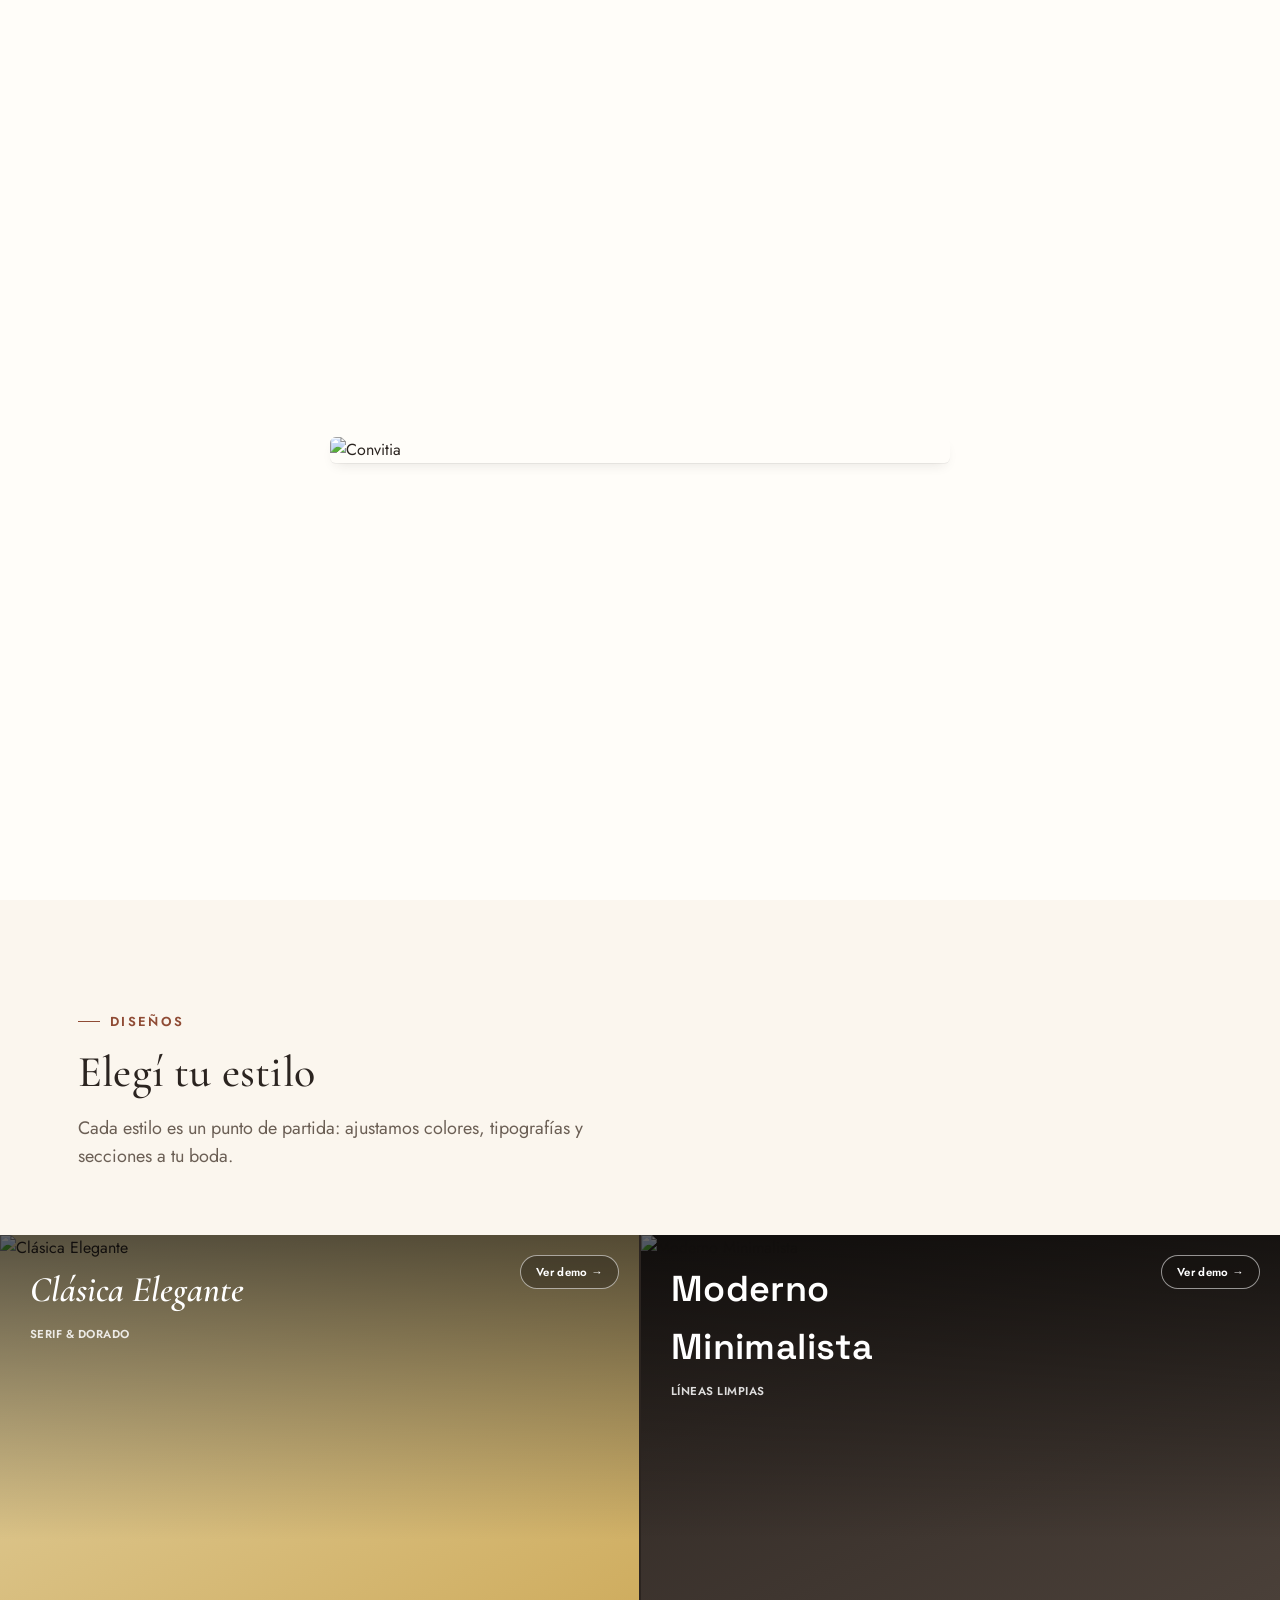
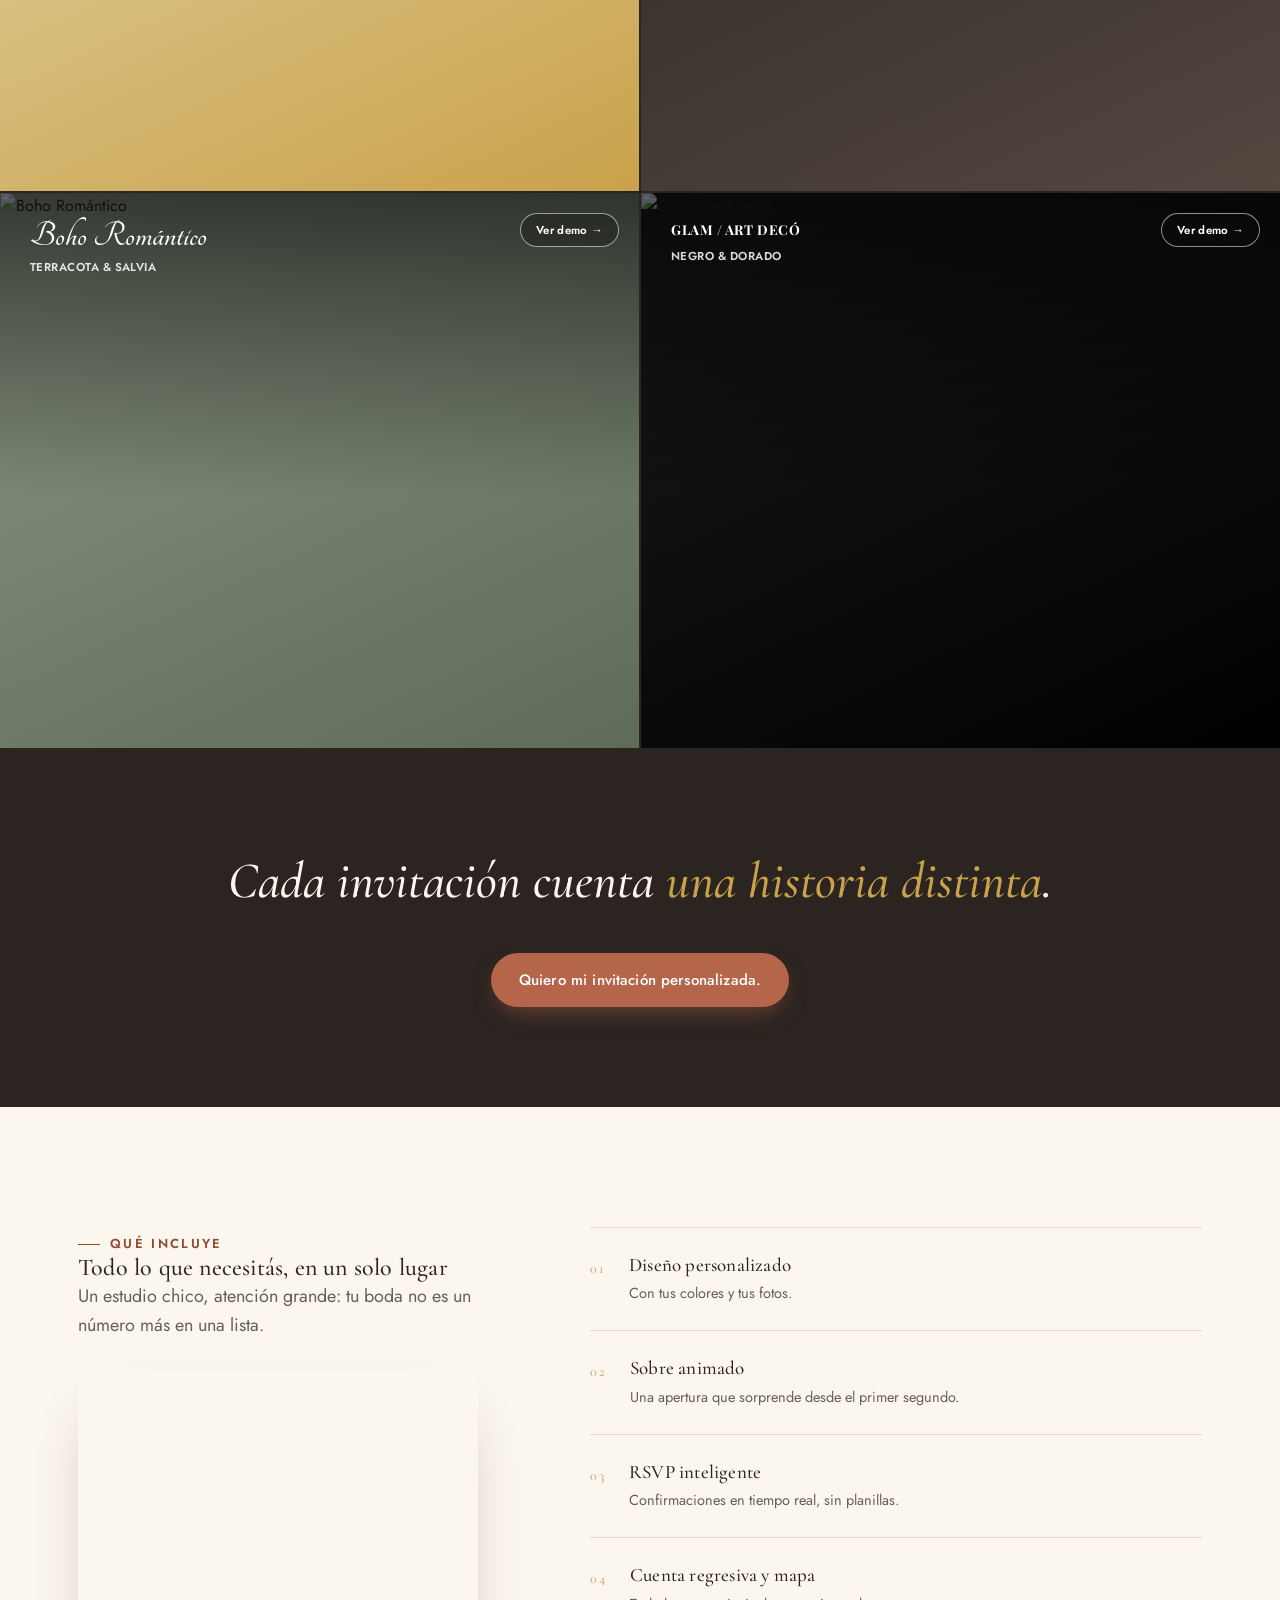
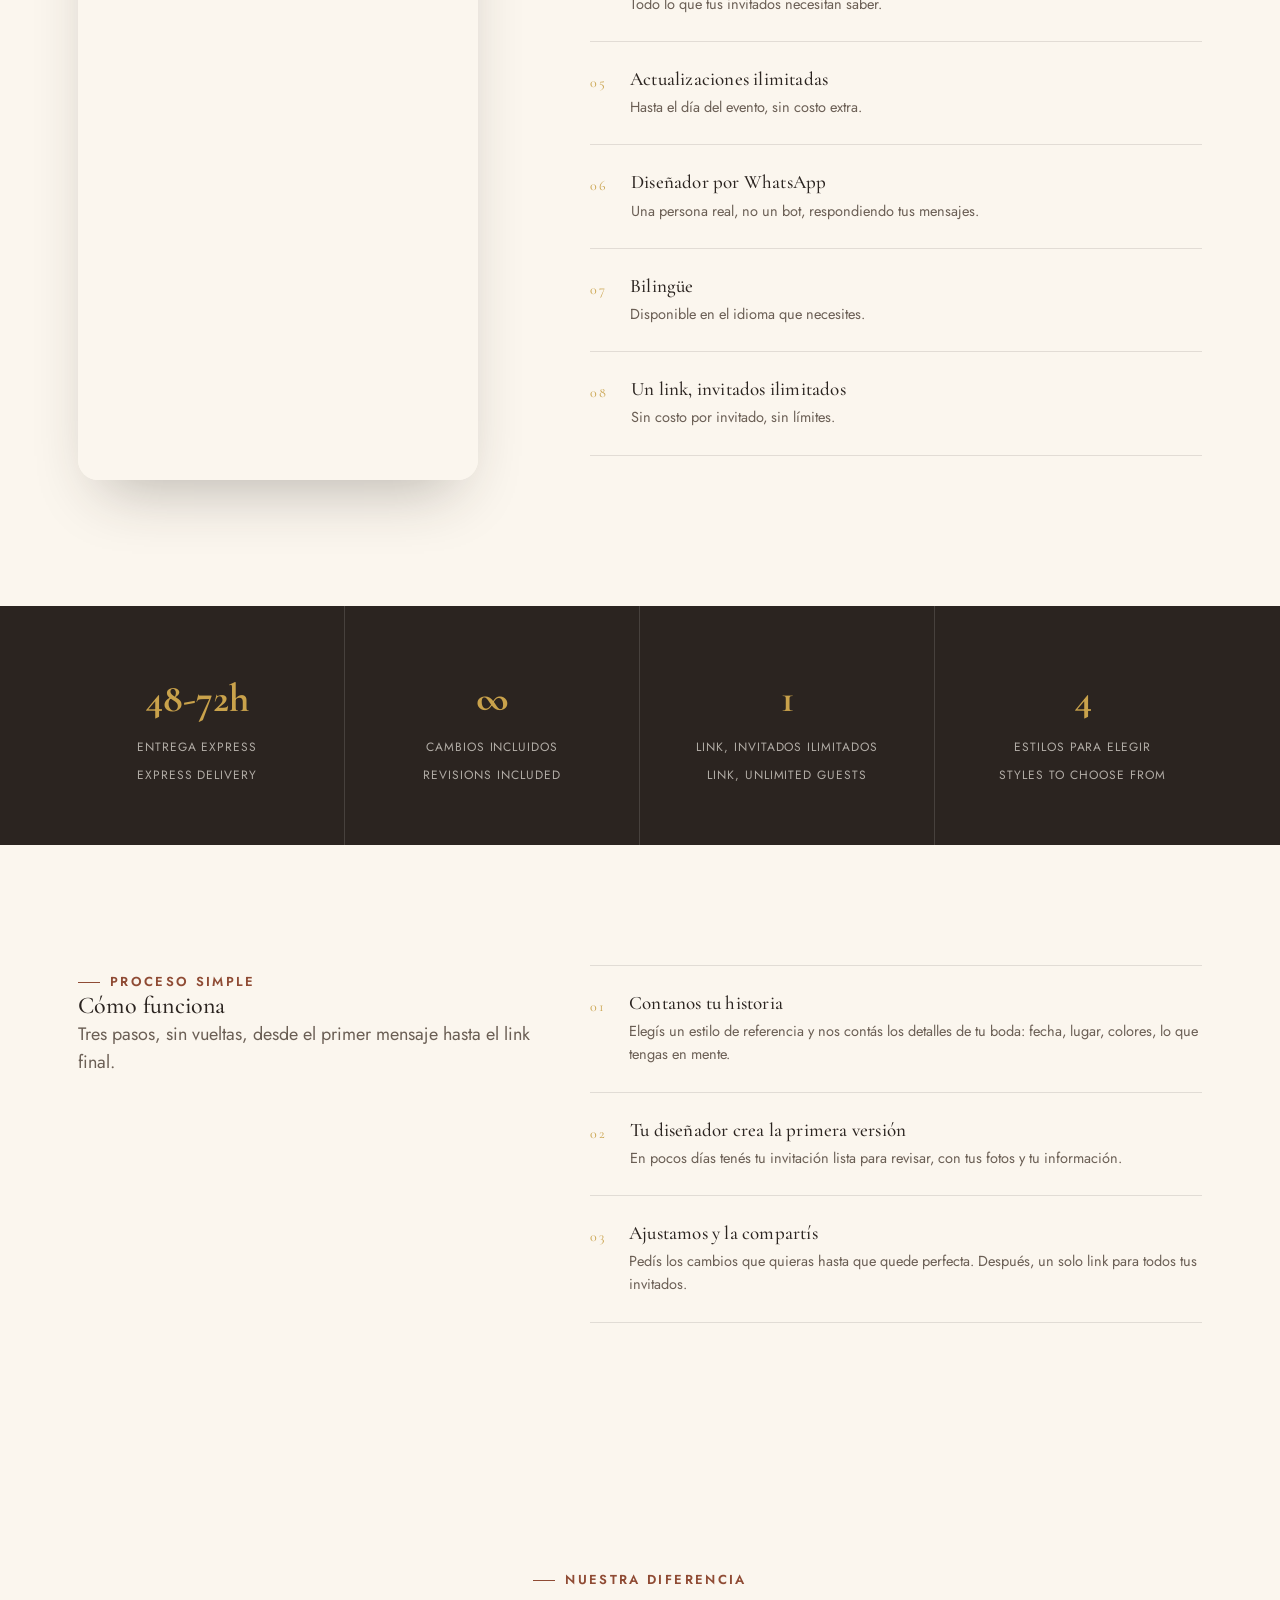
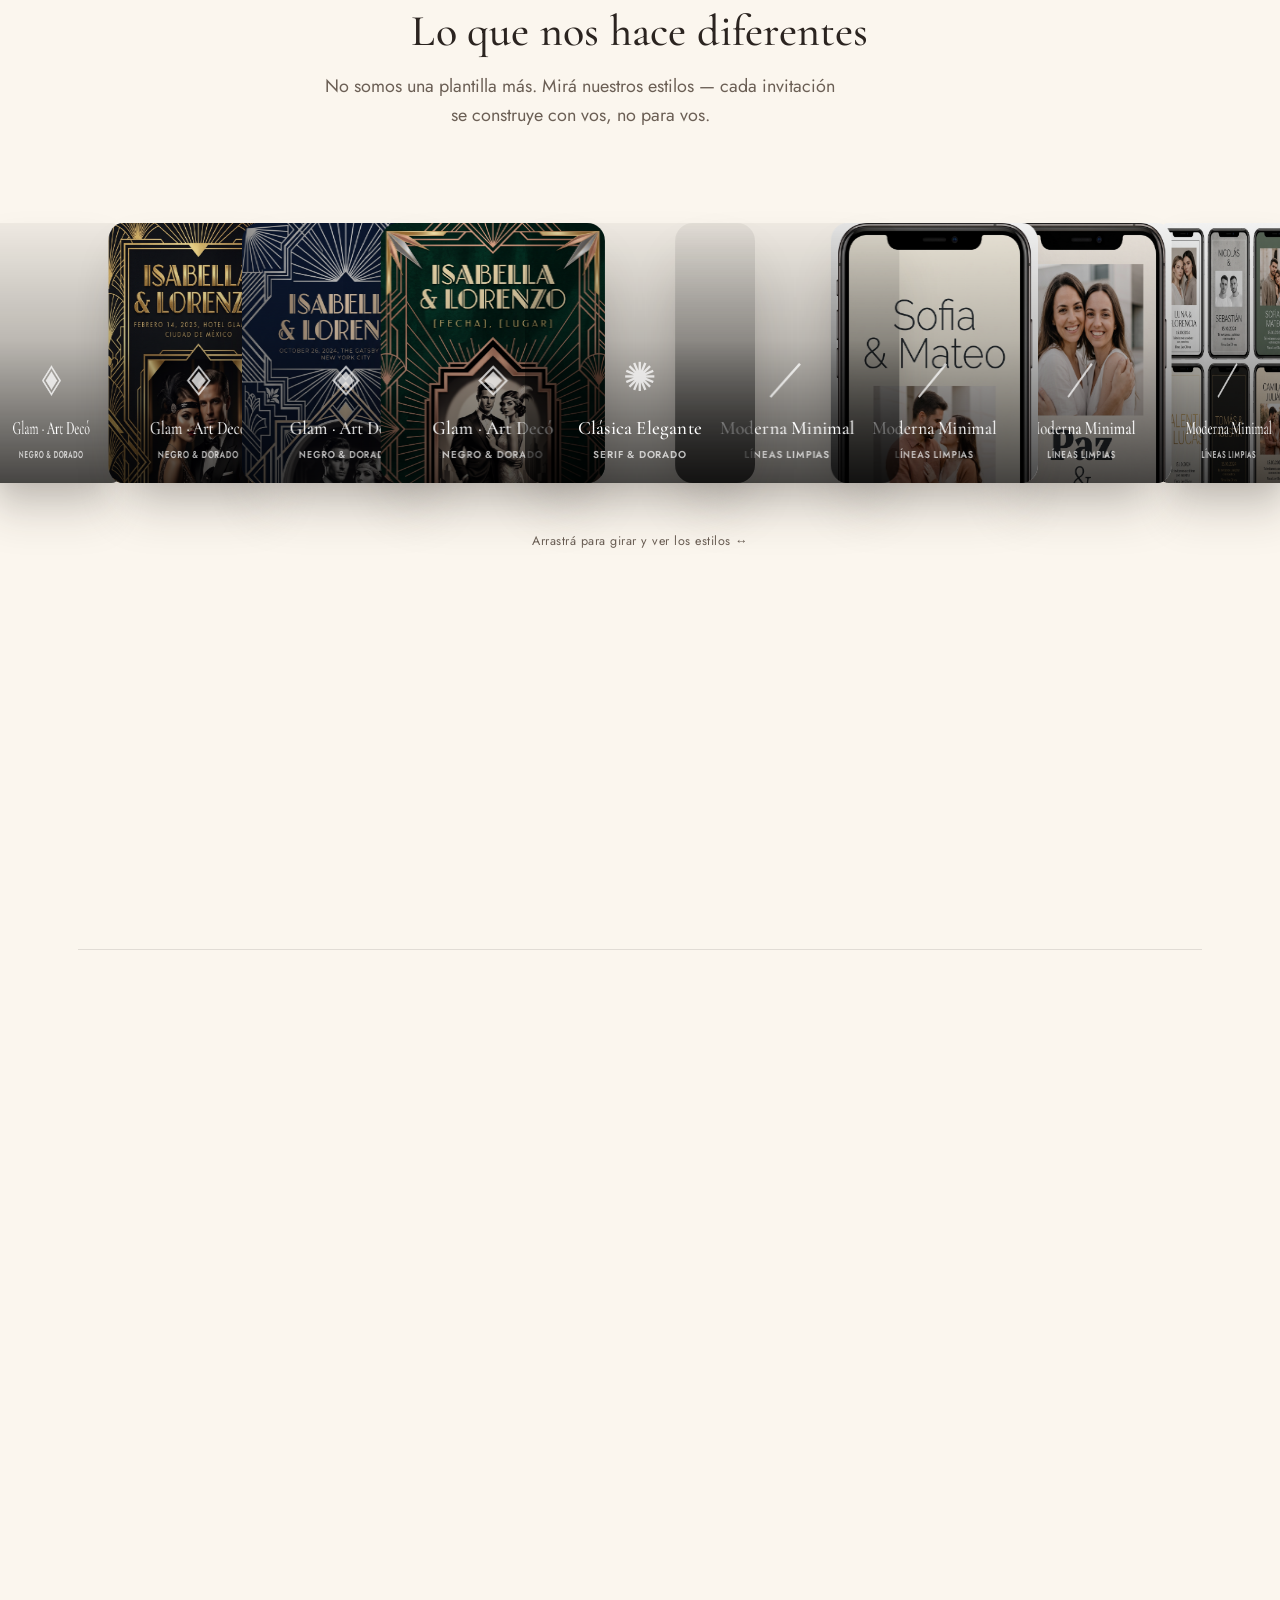
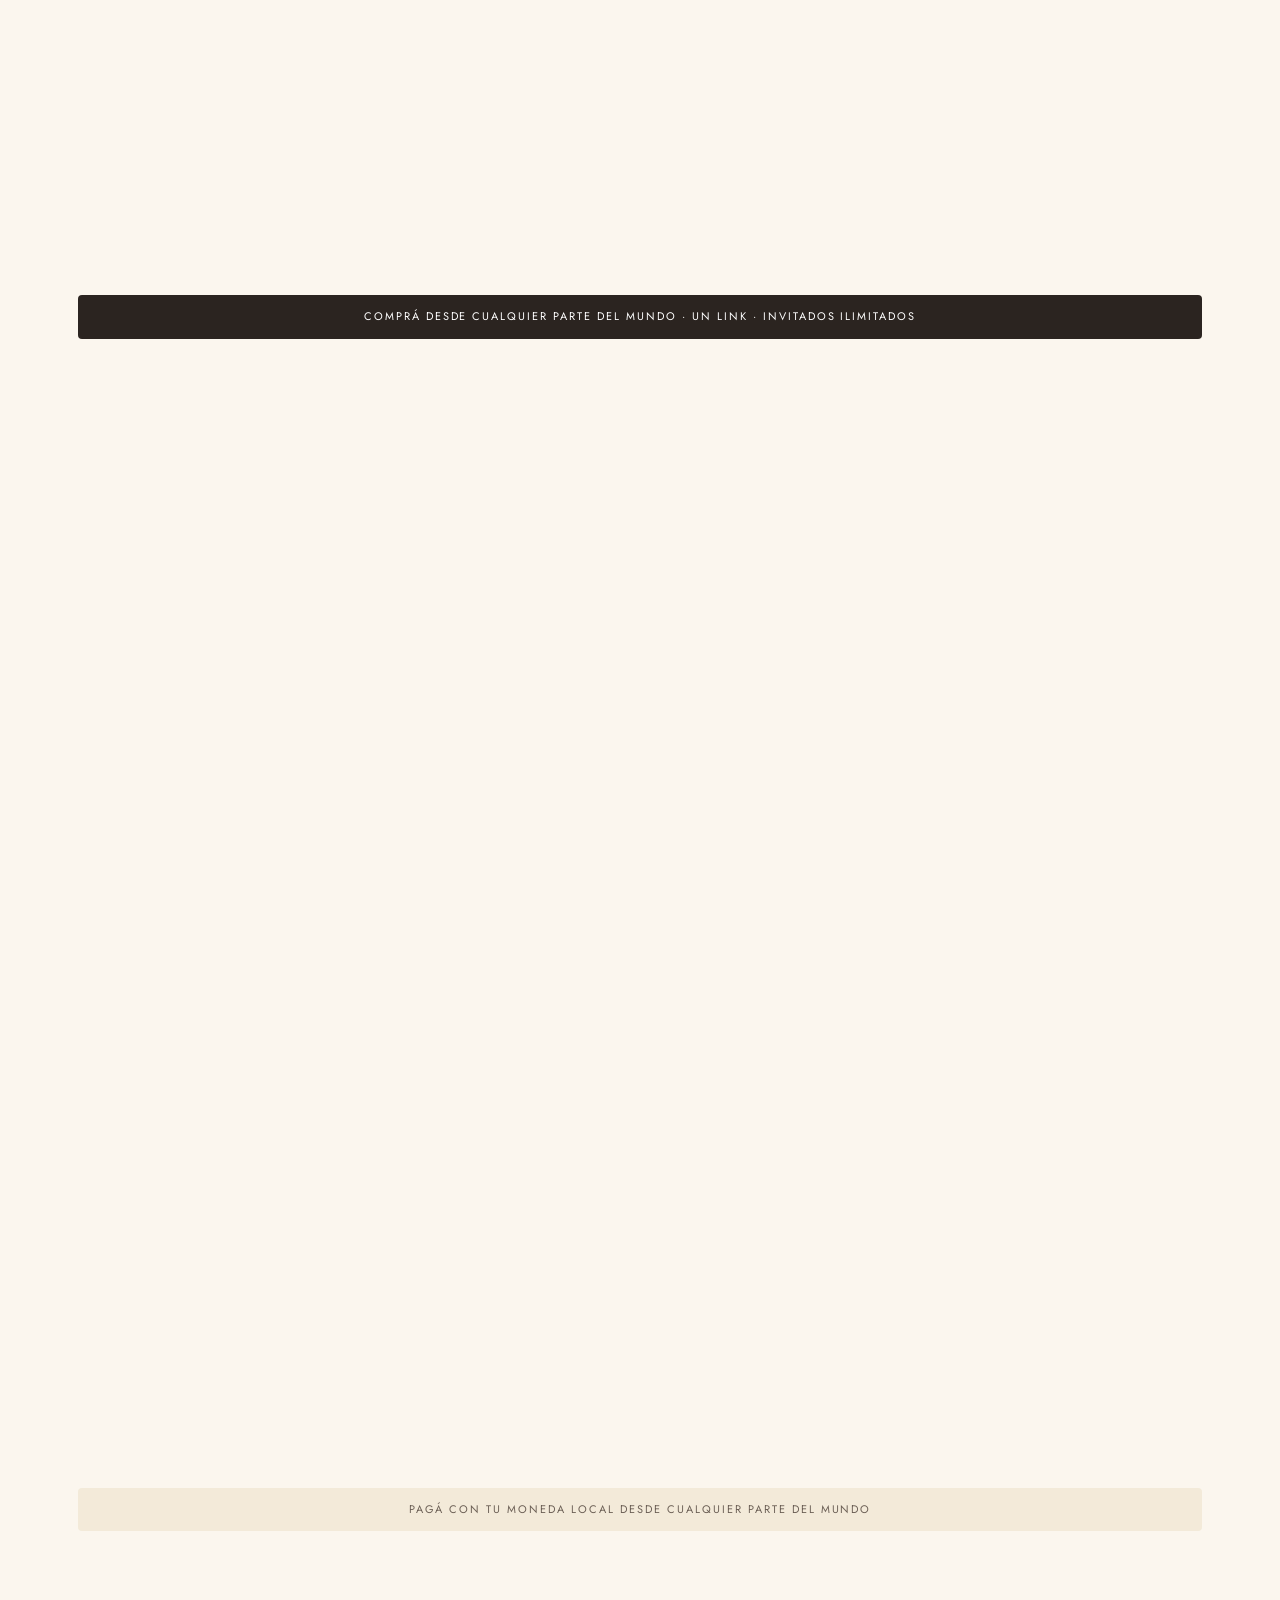
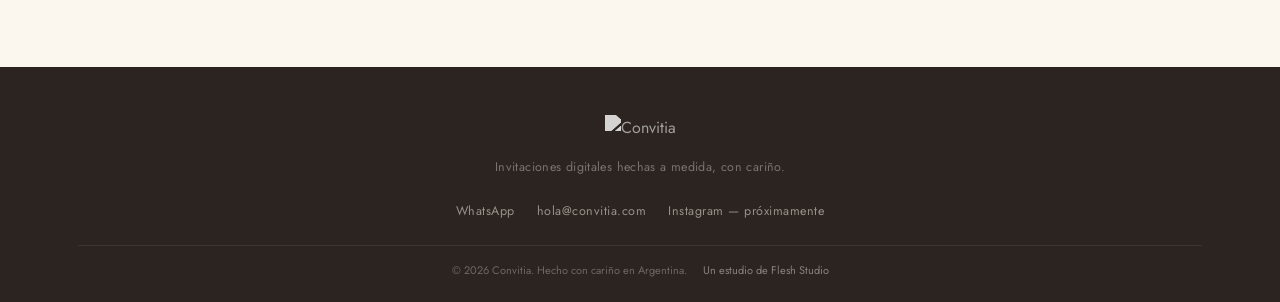
==== commit a851e5f9: "Add files via upload" ====
--- a/index.html
+++ b/index.html
@@ -12,7 +12,7 @@
 <link rel="preconnect" href="https://fonts.gstatic.com" crossorigin>
 <link href="https://fonts.googleapis.com/css2?family=Cormorant+Garamond:ital,wght@0,400;0,500;0,600;1,500;1,600&family=Jost:wght@300;400;500;600&family=Space+Grotesk:wght@500;600;700&family=Tangerine:wght@400;700&family=Playfair+Display:wght@700;800&display=swap" rel="stylesheet">
 
-<link rel="stylesheet" href="styles.css?v=20260727d">
+<link rel="stylesheet" href="styles.css?v=20260727e">
 </head>
 <body>
 
@@ -505,7 +505,7 @@
       <div class="planes-grid reveal">
         <!-- Esencial -->
         <div class="plan-card">
-          <div class="plan-card-tag">ESENCIAL</div>
+          <div class="plan-card-tag"><img src="assets/logo/logo1.svg?v=20260627g" alt="Convitia" class="plan-card-logo"></div>
           <h3 class="plan-card-name">Esencial</h3>
           <p class="plan-card-sub">EL ESTILO CONVITIA, ADAPTADO A TU HISTORIA</p>
           <div class="plan-card-price">USD <strong>89</strong></div>
@@ -520,11 +520,15 @@
             <li>Link activo 12 meses · Entrega 4 días hábiles</li>
           </ul>
           <a class="plan-card-btn" href="contacto/">EMPEZAR</a>
+          <div class="plan-card-footer">
+            <span class="plan-card-domain plan-card-domain--no"><span data-es>Dominio www no incluido</span><span data-en hidden>Domain not included</span></span>
+            <span class="plan-card-maintenance"><span data-es>+ USD 10/mes · mantenimiento y hosting</span><span data-en hidden>+ USD 10/mo · maintenance & hosting</span></span>
+          </div>
         </div>
         <!-- Deluxe — featured -->
         <div class="plan-card plan-card--featured">
           <div class="plan-card-popular"><span data-es>Más elegido</span><span data-en hidden>Most popular</span></div>
-          <div class="plan-card-tag">DELUXE</div>
+          <div class="plan-card-tag"><img src="assets/logo/logo1.svg?v=20260627g" alt="Convitia" class="plan-card-logo"></div>
           <h3 class="plan-card-name">Deluxe</h3>
           <p class="plan-card-sub">TU HISTORIA COMPLETA, DE LA PROPUESTA AL ALTAR</p>
           <div class="plan-card-price">USD <strong>169</strong></div>
@@ -541,10 +545,14 @@
             <li>Link activo 18 meses · Entrega 6 días hábiles</li>
           </ul>
           <a class="plan-card-btn" href="contacto/">EMPEZAR</a>
+          <div class="plan-card-footer">
+            <span class="plan-card-domain plan-card-domain--no"><span data-es>Dominio www no incluido</span><span data-en hidden>Domain not included</span></span>
+            <span class="plan-card-maintenance"><span data-es>+ USD 10/mes · mantenimiento y hosting</span><span data-en hidden>+ USD 10/mo · maintenance & hosting</span></span>
+          </div>
         </div>
         <!-- Full — dark card -->
         <div class="plan-card plan-card--full">
-          <div class="plan-card-tag">FULL</div>
+          <div class="plan-card-tag"><img src="assets/logo/logo1.svg?v=20260627g" alt="Convitia" class="plan-card-logo plan-card-logo--white"></div>
           <h3 class="plan-card-name">Full</h3>
           <p class="plan-card-sub">UNA EXPERIENCIA EDITORIAL ÚNICA. SIN TEMPLATE, SIN LÍMITES</p>
           <div class="plan-card-price">USD <strong>289</strong></div>
@@ -562,6 +570,10 @@
             <li>Videollamada de asesoramiento incluida</li>
           </ul>
           <a class="plan-card-btn" href="contacto/">EMPEZAR</a>
+          <div class="plan-card-footer">
+            <span class="plan-card-domain plan-card-domain--yes"><span data-es>✓ Dominio www incluido</span><span data-en hidden>✓ Domain included</span></span>
+            <span class="plan-card-maintenance"><span data-es>+ USD 10/mes · mantenimiento y hosting</span><span data-en hidden>+ USD 10/mo · maintenance & hosting</span></span>
+          </div>
         </div>
       </div>
 
@@ -625,4 +637,4 @@
 
 <script src="main.js?v=20260629d" defer></script>
 </body>
-</html>
+</html>
--- a/styles.css
+++ b/styles.css
@@ -714,6 +714,41 @@
   border-color:rgba(255,255,255,.35); color:#fff;
 }
 .plan-card--full .plan-card-btn:hover{ background:rgba(255,255,255,.12); }
+
+/* Plan card logo (replaces text tag) */
+.plan-card-logo{
+  height:22px; width:auto; display:block;
+  opacity:.55;
+}
+.plan-card-logo--white{
+  filter:brightness(0) invert(1);
+  opacity:.6;
+}
+
+/* Plan card footer — domain + maintenance note */
+.plan-card-footer{
+  margin-top:16px;
+  padding-top:14px;
+  border-top:1px solid var(--line);
+  display:flex;
+  flex-direction:column;
+  gap:5px;
+}
+.plan-card--full .plan-card-footer{ border-color:rgba(255,255,255,.1); }
+.plan-card-domain{
+  font-size:11.5px;
+  font-weight:600;
+  letter-spacing:.02em;
+}
+.plan-card-domain--no{ color:var(--ink-soft); }
+.plan-card-domain--yes{ color:var(--gold); }
+.plan-card--full .plan-card-domain--no{ color:rgba(255,255,255,.4); }
+.plan-card-maintenance{
+  font-size:11px;
+  color:var(--ink-soft);
+  letter-spacing:.01em;
+}
+.plan-card--full .plan-card-maintenance{ color:rgba(255,255,255,.38); }
 
 /* Plan card — Deluxe featured */
 .plan-card--featured{
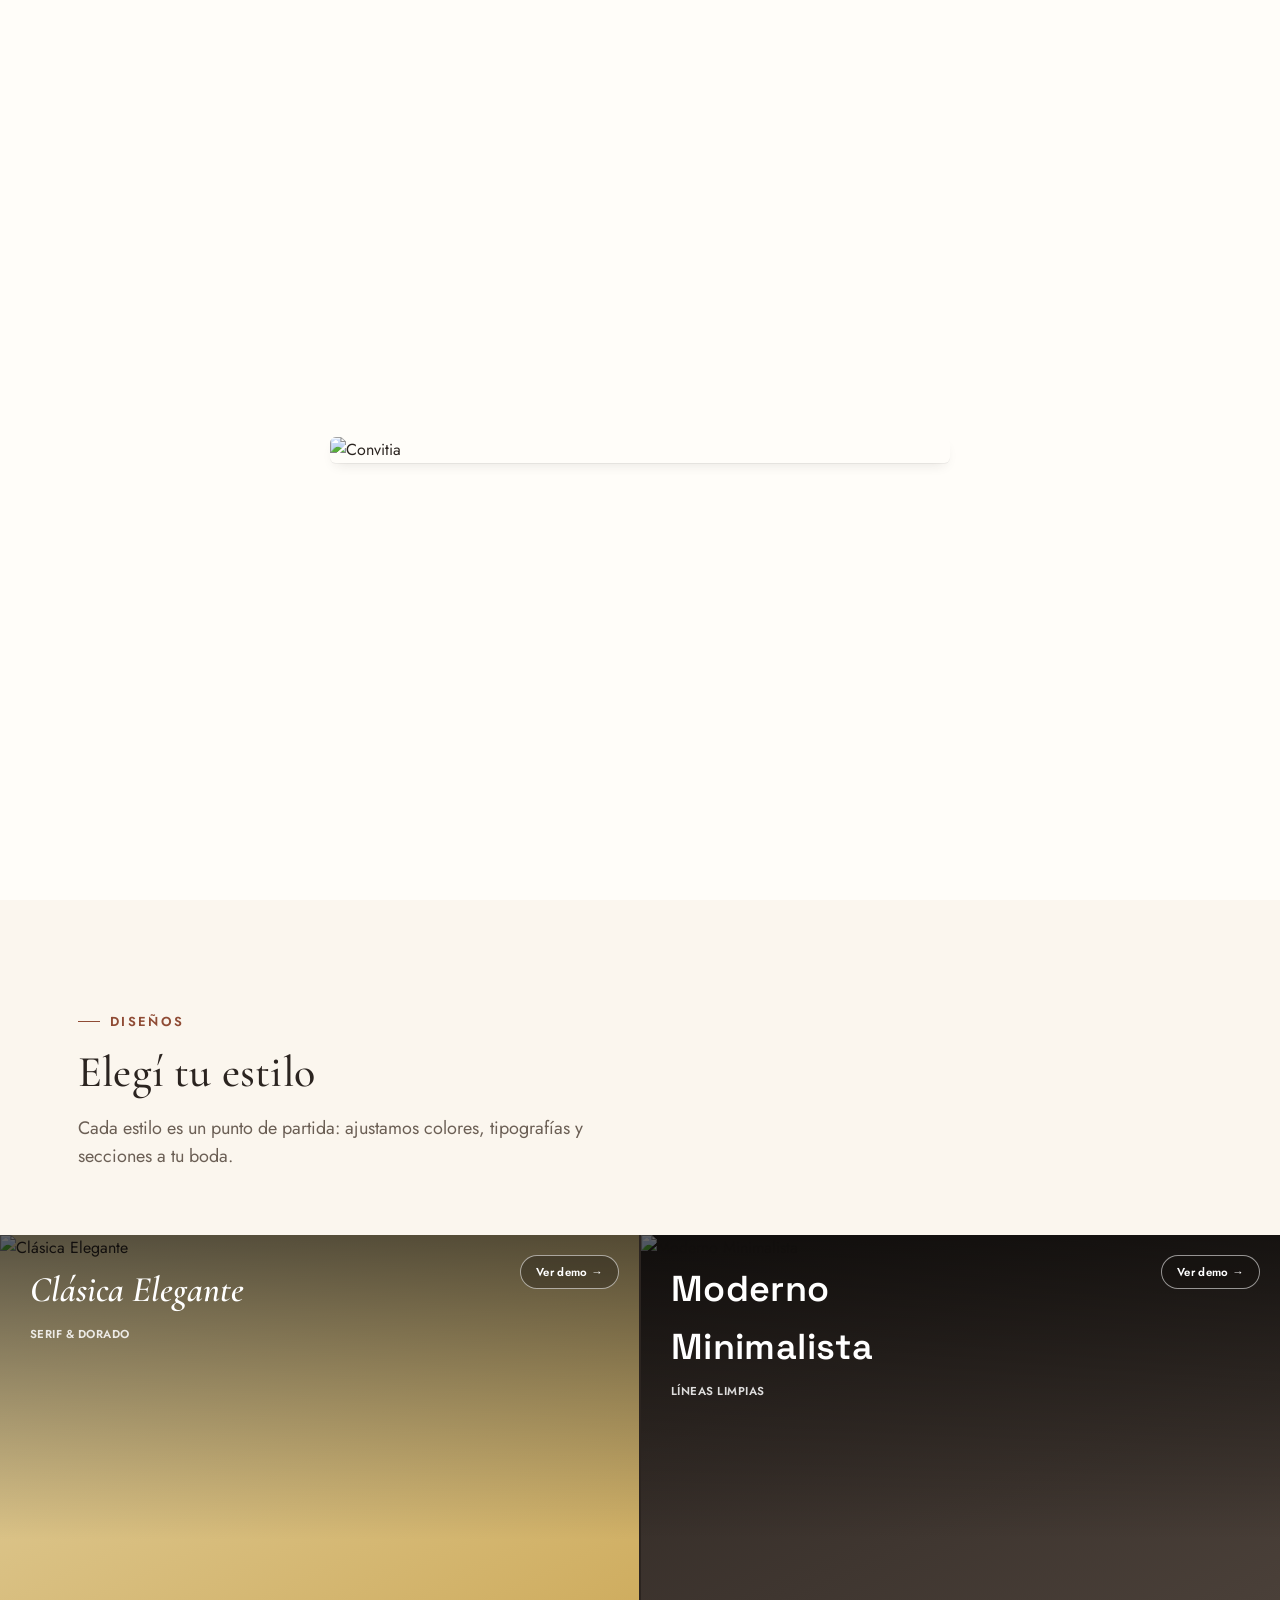
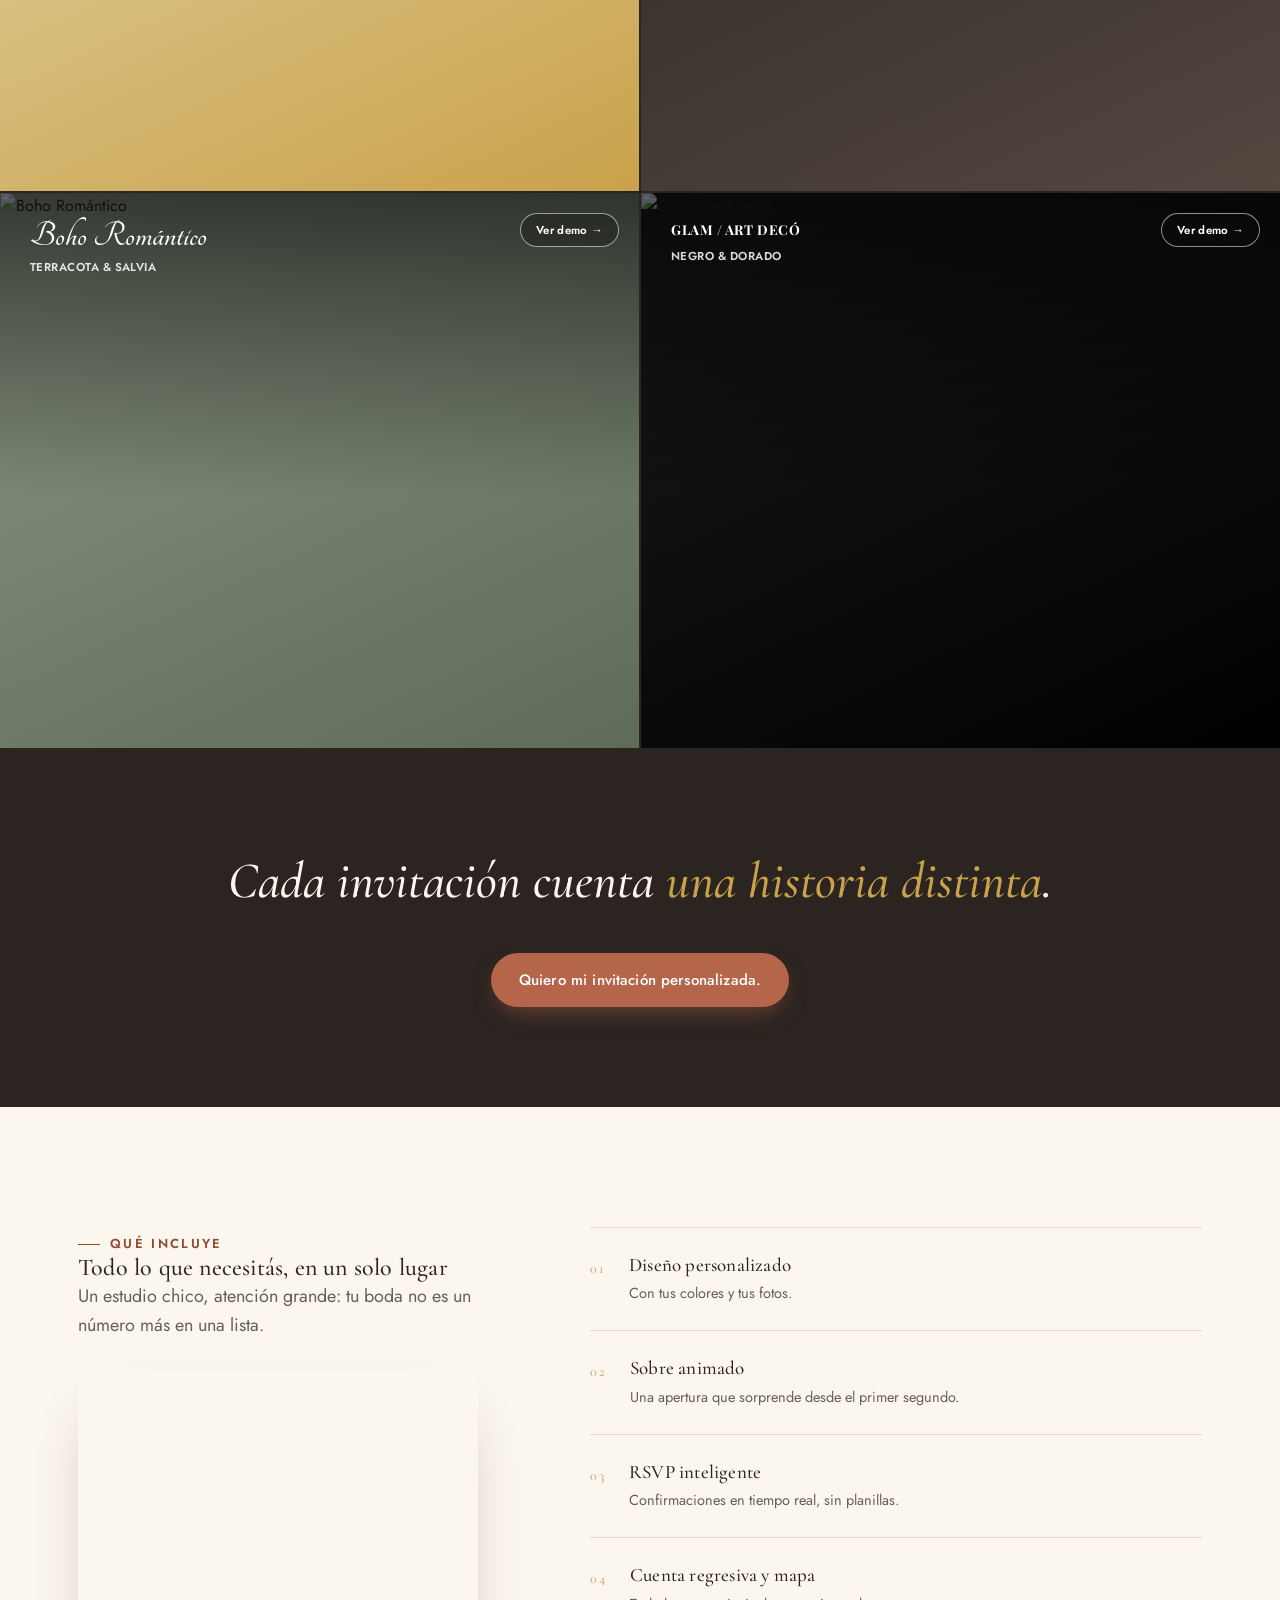
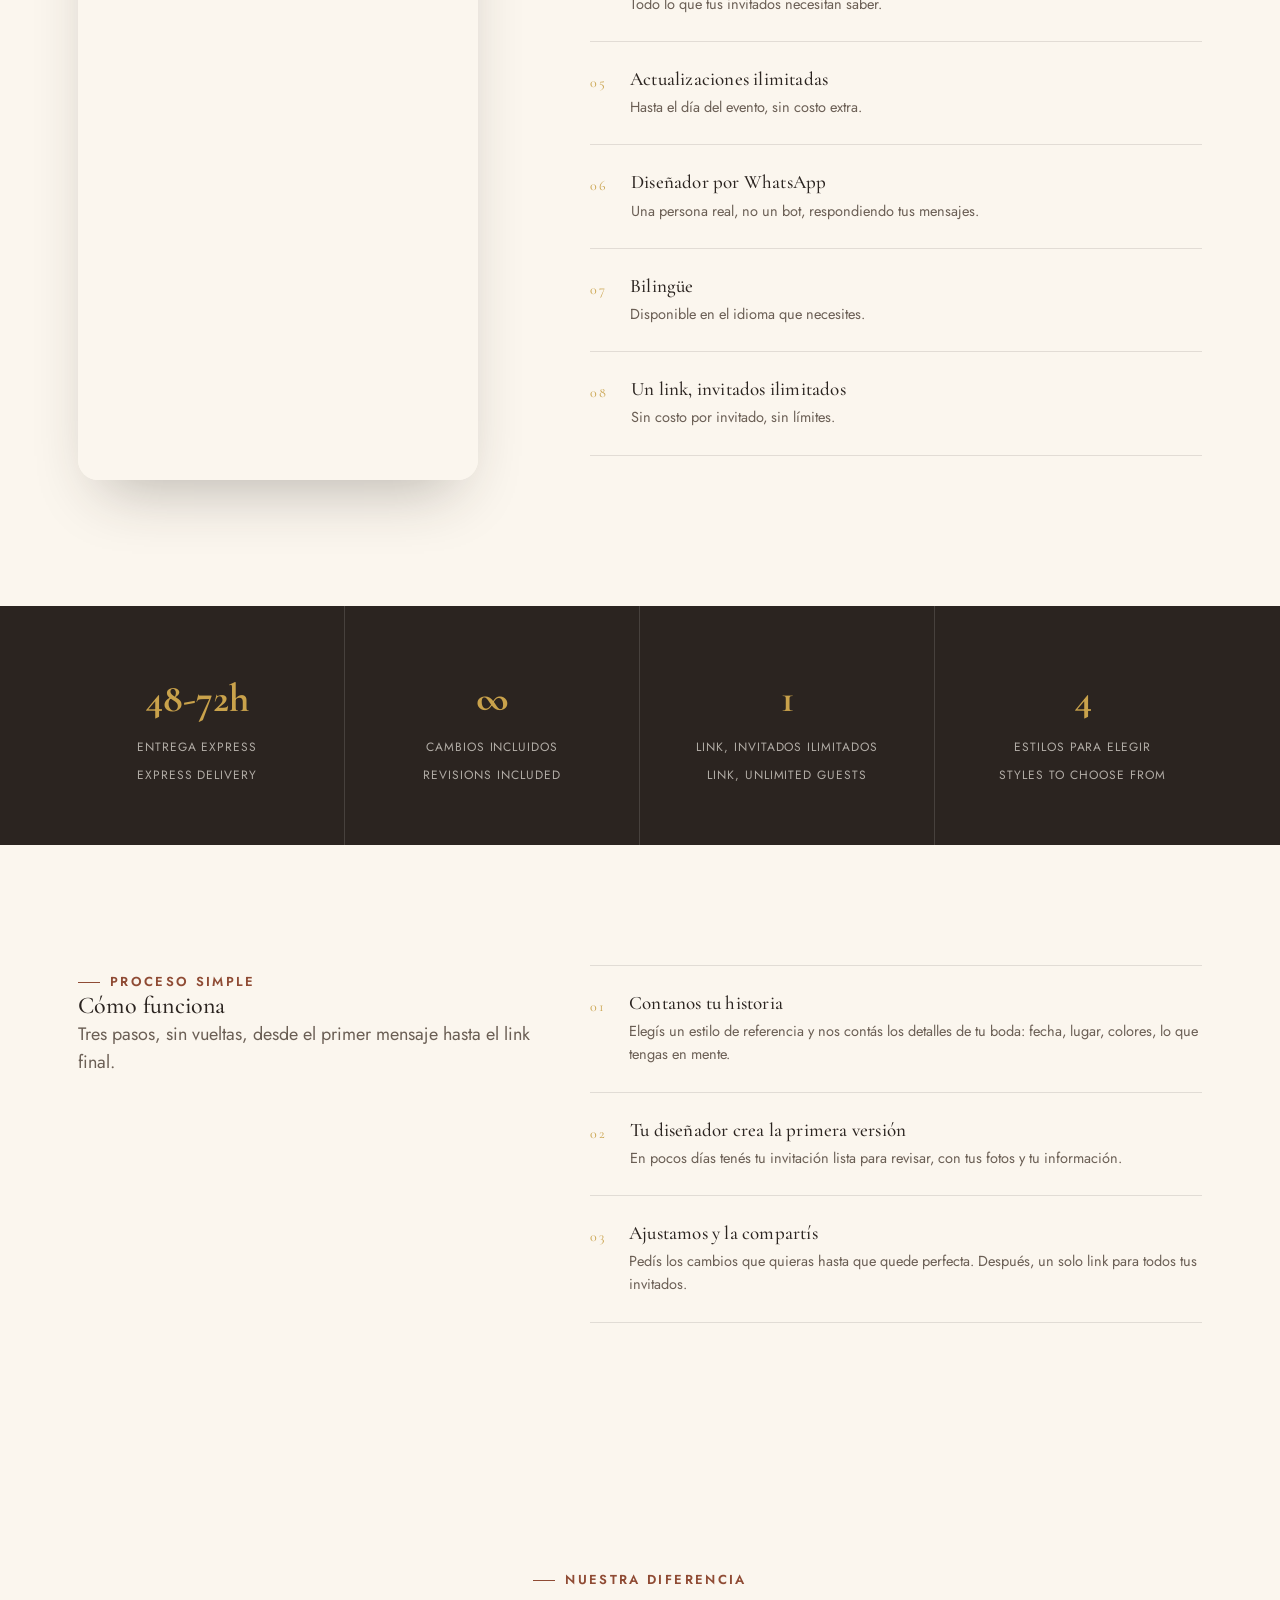
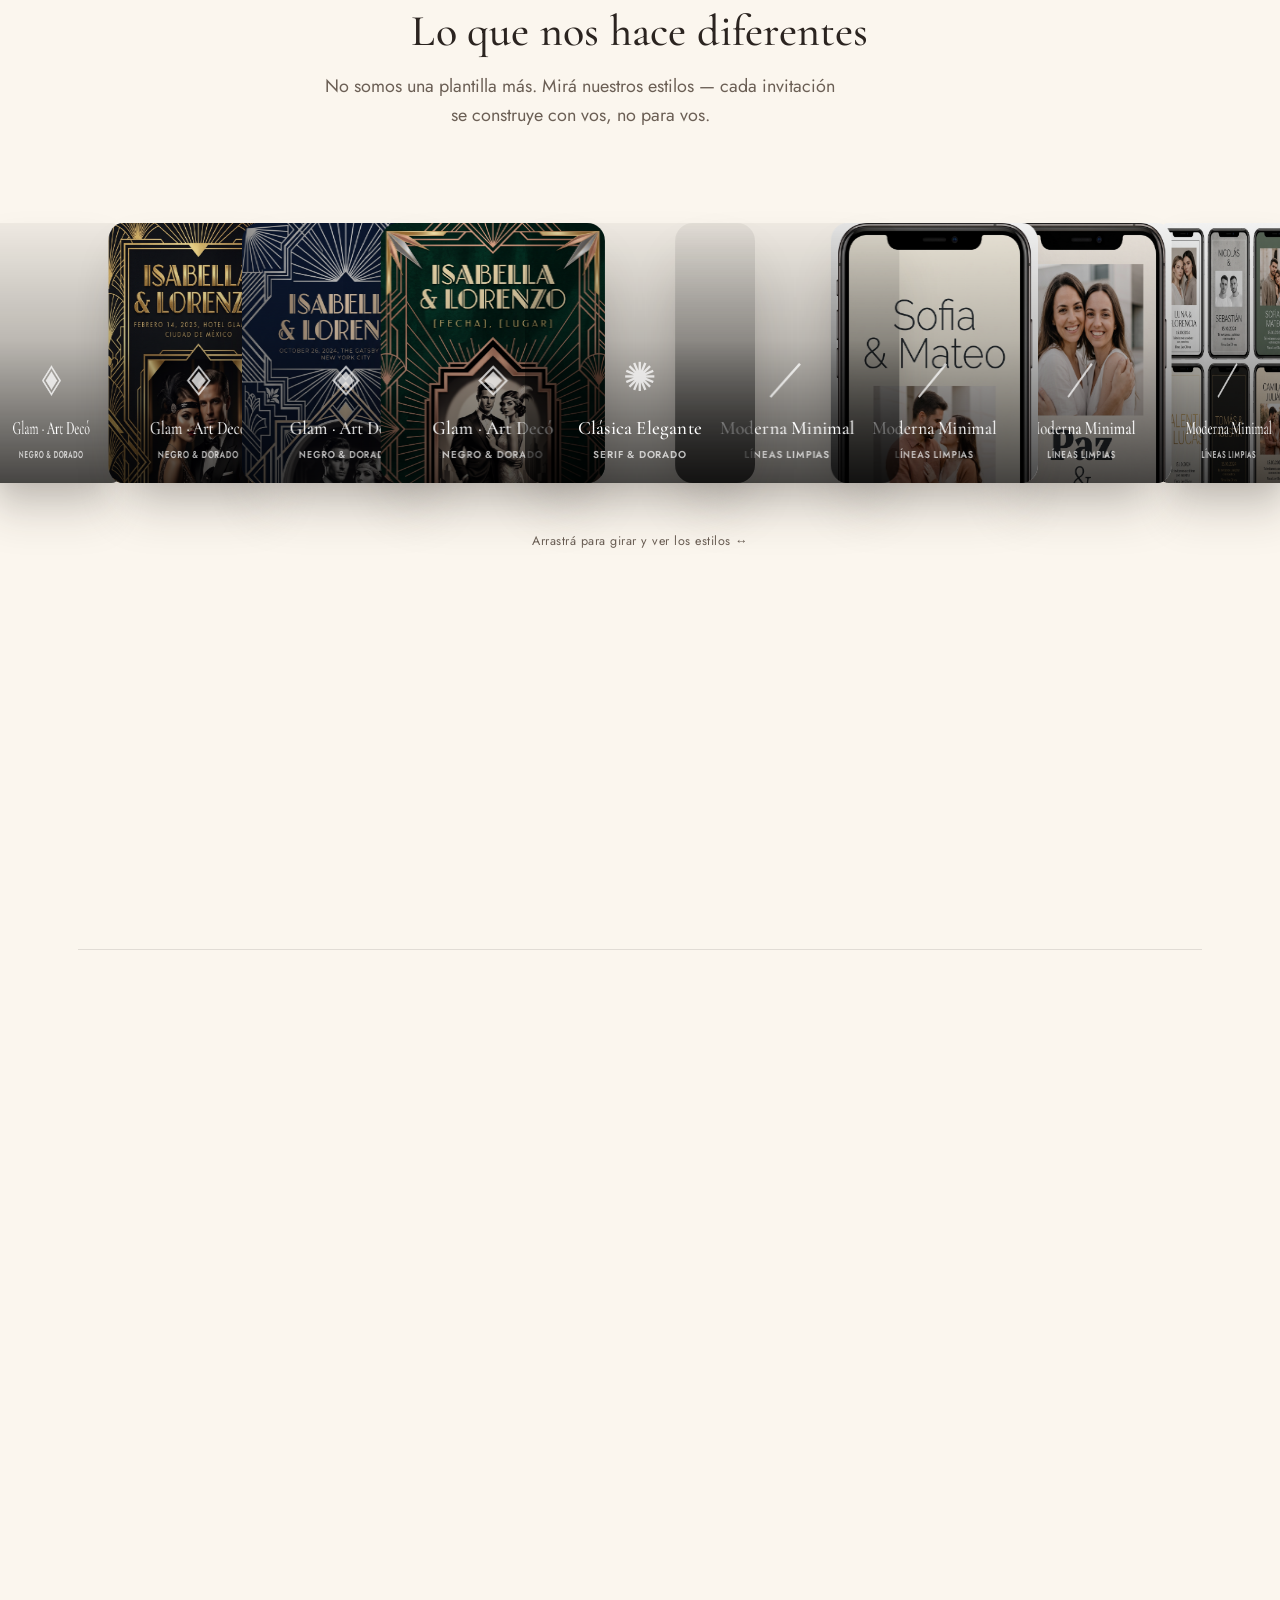
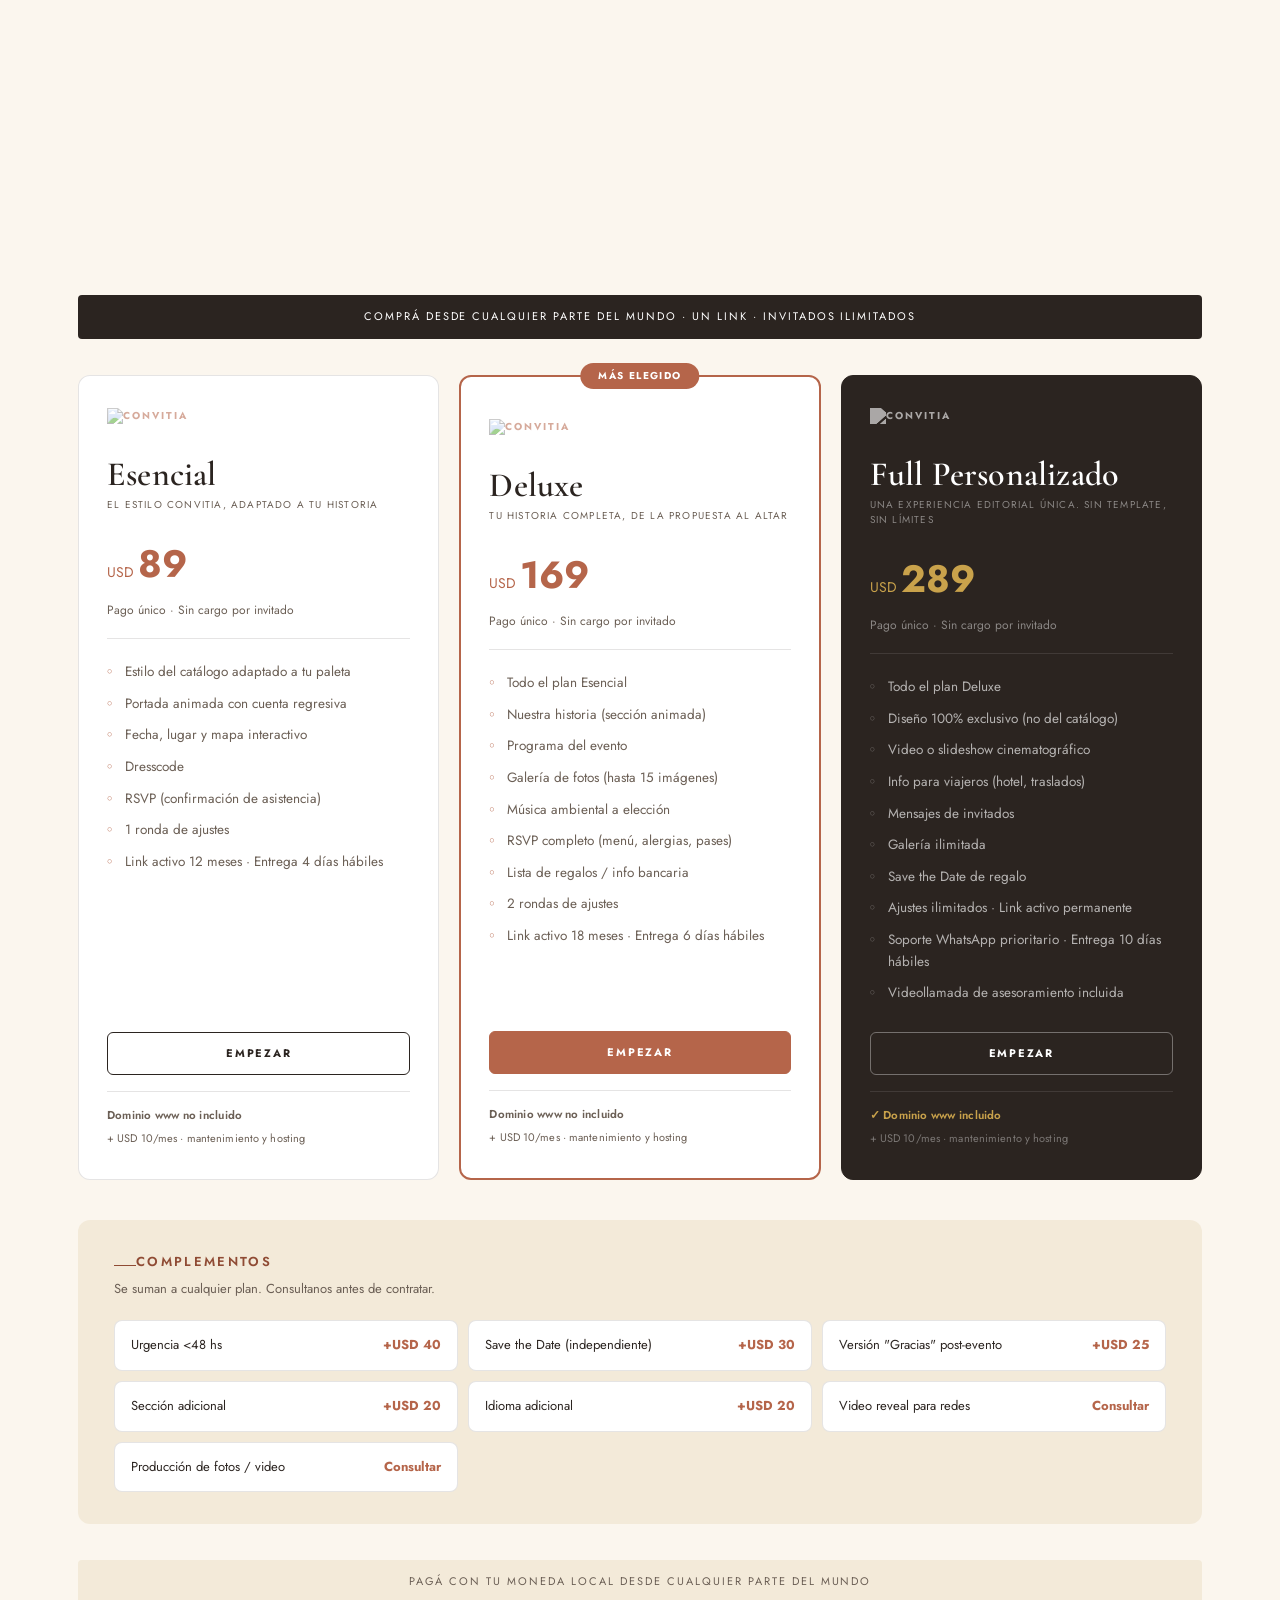
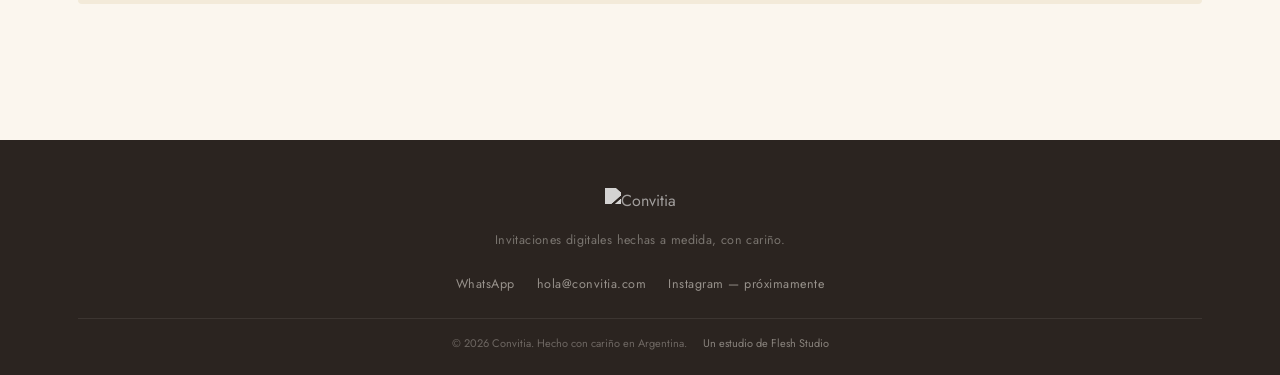
==== commit 13c8a455: "Add files via upload" ====
--- a/index.html
+++ b/index.html
@@ -12,7 +12,7 @@
 <link rel="preconnect" href="https://fonts.gstatic.com" crossorigin>
 <link href="https://fonts.googleapis.com/css2?family=Cormorant+Garamond:ital,wght@0,400;0,500;0,600;1,500;1,600&family=Jost:wght@300;400;500;600&family=Space+Grotesk:wght@500;600;700&family=Tangerine:wght@400;700&family=Playfair+Display:wght@700;800&display=swap" rel="stylesheet">
 
-<link rel="stylesheet" href="styles.css?v=20260727e">
+<link rel="stylesheet" href="styles.css?v=20260727f">
 </head>
 <body>
 
@@ -553,7 +553,7 @@
         <!-- Full — dark card -->
         <div class="plan-card plan-card--full">
           <div class="plan-card-tag"><img src="assets/logo/logo1.svg?v=20260627g" alt="Convitia" class="plan-card-logo plan-card-logo--white"></div>
-          <h3 class="plan-card-name">Full</h3>
+          <h3 class="plan-card-name">Full Personalizado</h3>
           <p class="plan-card-sub">UNA EXPERIENCIA EDITORIAL ÚNICA. SIN TEMPLATE, SIN LÍMITES</p>
           <div class="plan-card-price">USD <strong>289</strong></div>
           <p class="plan-card-ideal">Pago único · Sin cargo por invitado</p>
@@ -608,6 +608,10 @@
             <span class="addon-name"><span data-es>Video reveal para redes</span><span data-en hidden>Social media reveal video</span></span>
             <span class="addon-price"><span data-es>Consultar</span><span data-en hidden>Inquire</span></span>
           </div>
+          <div class="addon-chip">
+            <span class="addon-name"><span data-es>Producción de fotos / video</span><span data-en hidden>Photo &amp; video production</span></span>
+            <span class="addon-price"><span data-es>Consultar</span><span data-en hidden>Inquire</span></span>
+          </div>
         </div>
       </div>
 
--- a/styles.css
+++ b/styles.css
@@ -717,7 +717,7 @@
 
 /* Plan card logo (replaces text tag) */
 .plan-card-logo{
-  height:22px; width:auto; display:block;
+  height:34px; width:auto; display:block;
   opacity:.55;
 }
 .plan-card-logo--white{
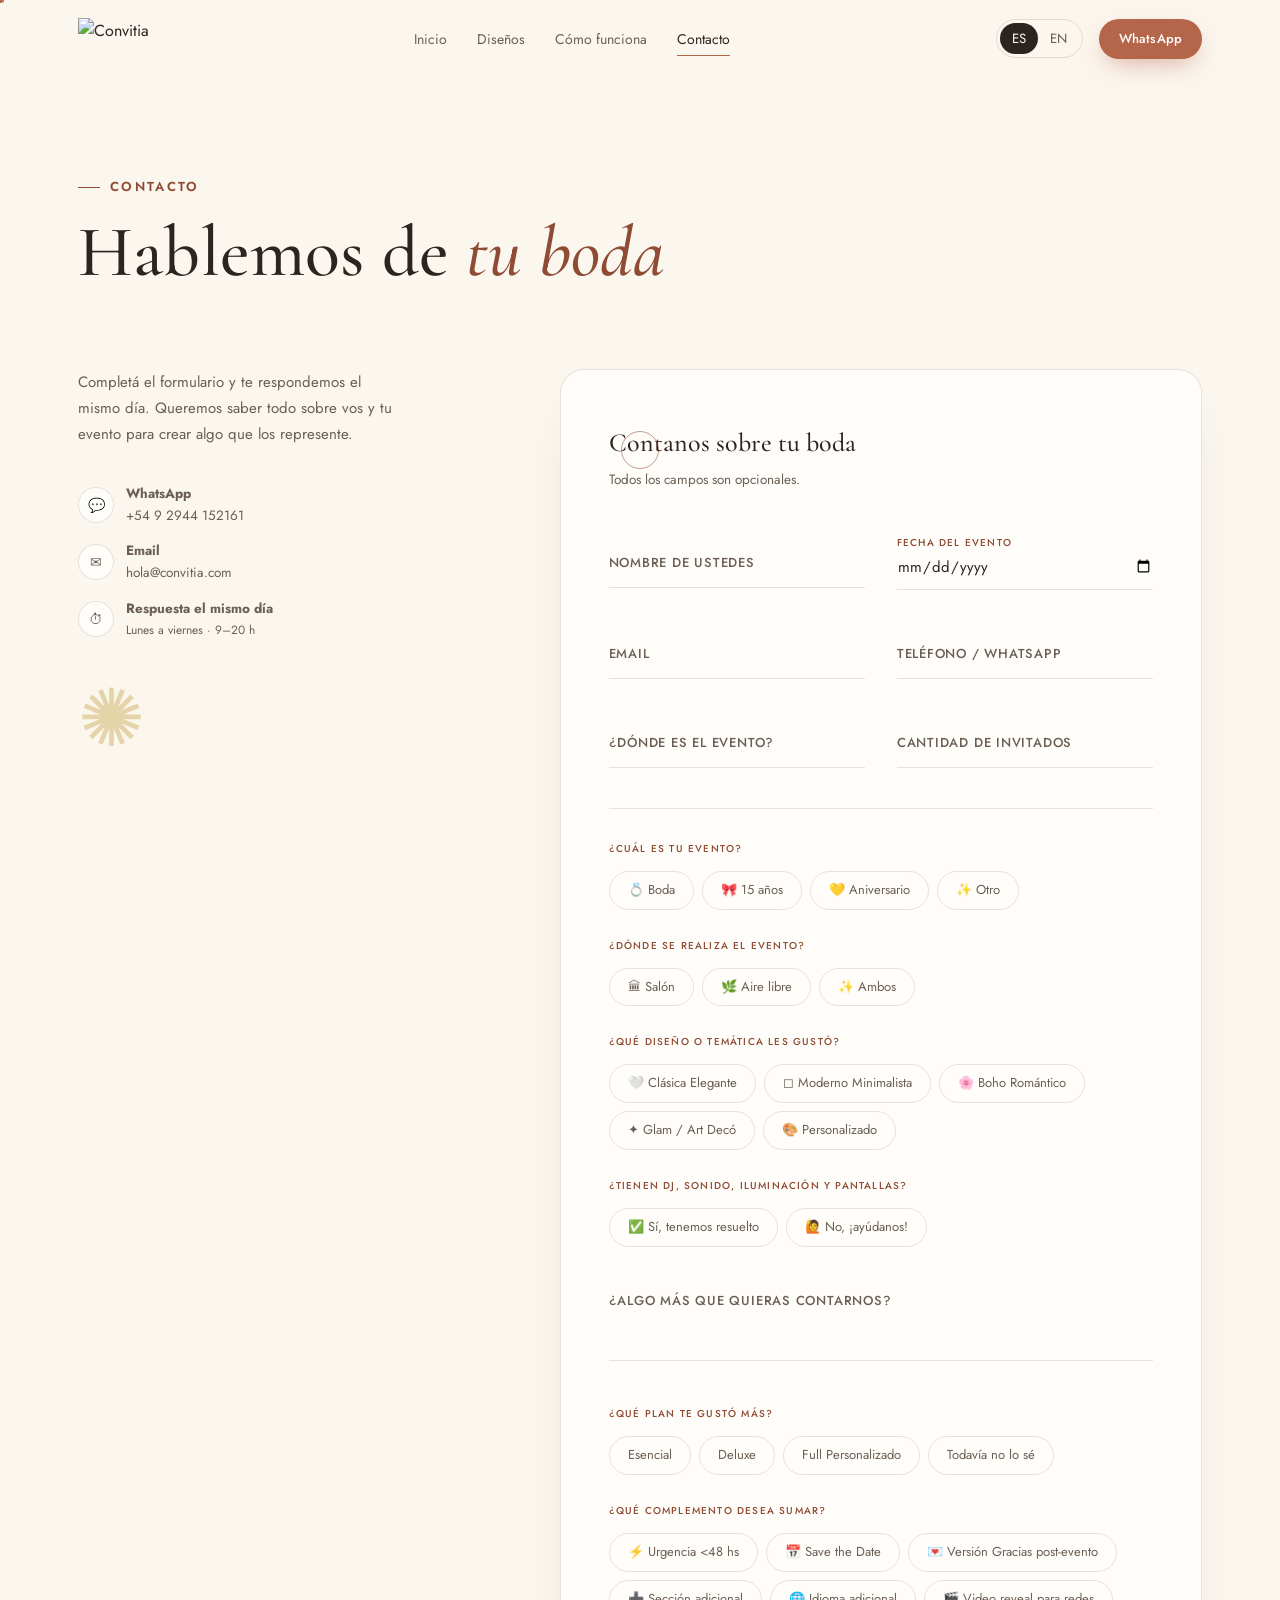
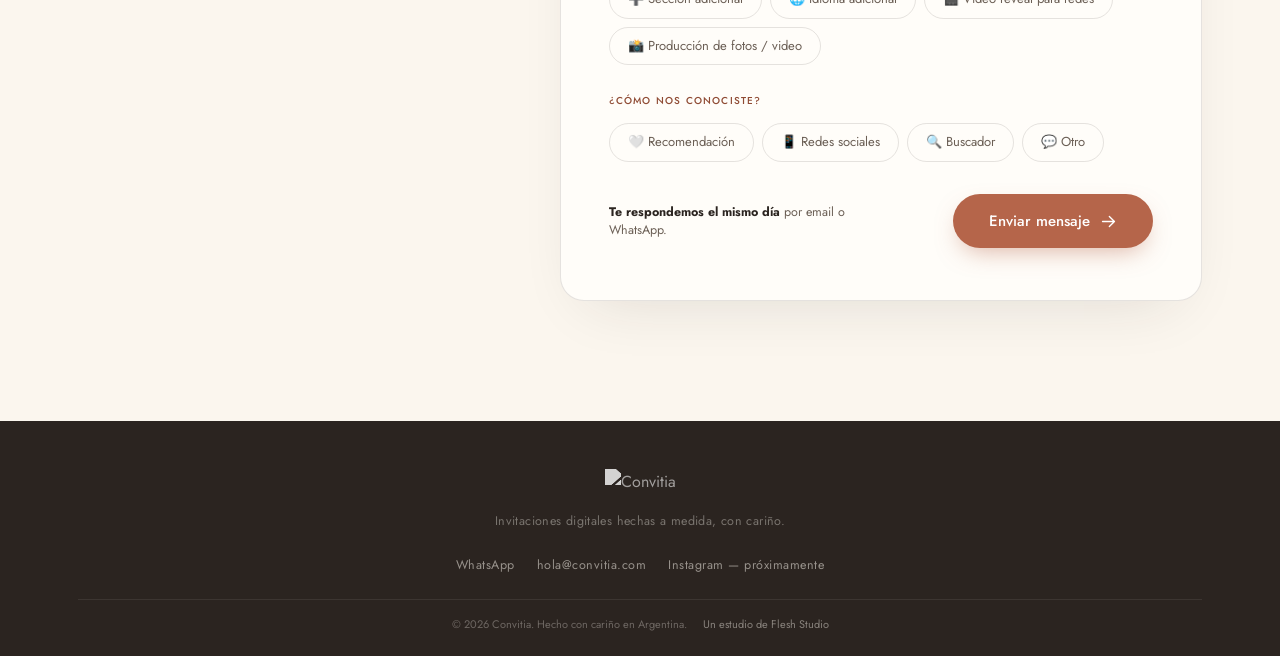
==== commit 42460038: "Add files via upload" ====
--- a/index.html
+++ b/index.html
@@ -3,63 +3,405 @@
 <head>
 <meta charset="UTF-8">
 <meta name="viewport" content="width=device-width, initial-scale=1.0">
-<title>Convitia — Invitaciones digitales de boda</title>
-<meta name="description" content="Invitaciones digitales de boda hechas a medida. Diseñador real, cambios ilimitados, un solo link para todos tus invitados. / Custom digital wedding invitations — real designer, unlimited revisions, one link for all your guests.">
+<title>Contacto — Convitia</title>
+<meta name="description" content="Contanos sobre tu boda y te respondemos el mismo día. Formulario de contacto de Convitia — invitaciones digitales a medida.">
 <meta name="theme-color" content="#B5654A">
-<link rel="icon" href="assets/logo/convitia-mark.svg" type="image/svg+xml">
+<link rel="icon" href="../assets/logo/convitia-mark.svg" type="image/svg+xml">
 
 <link rel="preconnect" href="https://fonts.googleapis.com">
 <link rel="preconnect" href="https://fonts.gstatic.com" crossorigin>
 <link href="https://fonts.googleapis.com/css2?family=Cormorant+Garamond:ital,wght@0,400;0,500;0,600;1,500;1,600&family=Jost:wght@300;400;500;600&family=Space+Grotesk:wght@500;600;700&family=Tangerine:wght@400;700&family=Playfair+Display:wght@700;800&display=swap" rel="stylesheet">
 
-<link rel="stylesheet" href="styles.css?v=20260727f">
+<link rel="stylesheet" href="../styles.css?v=20260727f">
+
+<style>
+/* ==============================
+   CONTACTO — FORMULARIO
+============================== */
+.contact-wrap{
+  padding:60px 0 120px;
+}
+.contact-grid{
+  display:grid;
+  grid-template-columns:1fr 1.6fr;
+  gap:80px;
+  align-items:start;
+}
+
+/* — Side info panel — */
+.contact-info{
+  position:sticky;
+  top:120px;
+}
+.contact-info-title{
+  font-family:var(--font-display);
+  font-size:clamp(36px,3.5vw,52px);
+  font-weight:500;
+  line-height:1.1;
+  margin:18px 0 20px;
+}
+.contact-info-title em{
+  font-style:italic;
+  color:var(--terracotta-d);
+}
+.contact-info-body{
+  font-size:15px;
+  color:var(--ink-soft);
+  line-height:1.75;
+  margin-bottom:36px;
+  max-width:320px;
+}
+.contact-info-links{
+  display:flex;
+  flex-direction:column;
+  gap:14px;
+}
+.contact-info-link{
+  display:flex;
+  align-items:center;
+  gap:12px;
+  font-size:13.5px;
+  color:var(--ink-soft);
+  text-decoration:none;
+  transition:color .2s;
+}
+.contact-info-link:hover{ color:var(--terracotta); }
+.contact-info-link-icon{
+  width:36px; height:36px; border-radius:50%;
+  border:1px solid var(--line);
+  display:flex; align-items:center; justify-content:center;
+  font-size:14px; flex-shrink:0;
+  background:var(--paper);
+  transition:border-color .2s, background .2s;
+}
+.contact-info-link:hover .contact-info-link-icon{
+  border-color:var(--terracotta);
+  background:rgba(181,101,74,.06);
+}
+.contact-ornament{
+  font-size:80px;
+  color:var(--gold-soft);
+  font-family:var(--font-display);
+  line-height:1;
+  margin-top:40px;
+  user-select:none;
+}
+
+/* — Form card — */
+.contact-form-card{
+  background:var(--paper);
+  border:1px solid var(--line);
+  border-radius:24px;
+  padding:52px 48px;
+  box-shadow:0 24px 60px -28px rgba(43,36,32,.14);
+}
+.form-title{
+  font-family:var(--font-display);
+  font-size:26px;
+  font-weight:500;
+  margin-bottom:6px;
+}
+.form-subtitle{
+  font-size:13.5px;
+  color:var(--ink-soft);
+  margin-bottom:42px;
+}
+
+/* Grid de campos */
+.form-grid{
+  display:grid;
+  grid-template-columns:1fr 1fr;
+  gap:0 32px;
+}
+.form-group{
+  position:relative;
+  margin-bottom:34px;
+}
+.form-group.full{
+  grid-column:1/-1;
+}
+
+/* Floating label inputs */
+.form-group input,
+.form-group textarea,
+.form-group select{
+  width:100%;
+  background:transparent;
+  border:none;
+  border-bottom:1.5px solid var(--line);
+  padding:22px 0 10px;
+  font-family:var(--font-body);
+  font-size:15px;
+  color:var(--ink);
+  outline:none;
+  transition:border-color .3s;
+  border-radius:0;
+  appearance:none;
+  -webkit-appearance:none;
+}
+.form-group textarea{
+  resize:none;
+  height:90px;
+  line-height:1.6;
+}
+.form-group input:focus,
+.form-group textarea:focus{
+  border-bottom-color:var(--terracotta);
+}
+.form-group input::placeholder,
+.form-group textarea::placeholder{
+  opacity:0;
+}
+.form-label{
+  position:absolute;
+  top:20px; left:0;
+  font-family:var(--font-body);
+  font-size:13px;
+  letter-spacing:.06em;
+  text-transform:uppercase;
+  color:var(--ink-soft);
+  font-weight:500;
+  pointer-events:none;
+  transition:top .25s, font-size .25s, color .25s, letter-spacing .25s;
+}
+/* Float label up on focus or when filled */
+.form-group input:focus ~ .form-label,
+.form-group input:not(:placeholder-shown) ~ .form-label,
+.form-group textarea:focus ~ .form-label,
+.form-group textarea:not(:placeholder-shown) ~ .form-label{
+  top:2px;
+  font-size:10px;
+  letter-spacing:.12em;
+  color:var(--terracotta-d);
+}
+.form-group input:focus ~ .form-label{
+  color:var(--terracotta);
+}
+
+/* Date input — label siempre arriba (el browser muestra DD/MM/AAAA) */
+.form-group input[type="date"]{
+  color-scheme:light;
+  cursor:pointer;
+}
+.form-group input[type="date"] ~ .form-label{
+  top:2px;
+  font-size:10px;
+  letter-spacing:.12em;
+  color:var(--terracotta-d);
+}
+
+/* Focus line underline animation */
+.form-group::after{
+  content:"";
+  position:absolute;
+  bottom:0; left:0;
+  width:0; height:1.5px;
+  background:var(--terracotta);
+  transition:width .35s var(--ease);
+}
+.form-group:focus-within::after{
+  width:100%;
+}
+
+/* — Chip selectors (radio groups) — */
+.form-chips-label{
+  font-family:var(--font-body);
+  font-size:10px;
+  letter-spacing:.12em;
+  text-transform:uppercase;
+  color:var(--terracotta-d);
+  font-weight:500;
+  display:block;
+  margin-bottom:14px;
+  padding-top:4px;
+}
+.form-chips{
+  display:flex;
+  flex-wrap:wrap;
+  gap:8px;
+}
+.chip-option{
+  position:relative;
+}
+.chip-option input[type="radio"]{
+  position:absolute;
+  opacity:0;
+  width:0; height:0;
+}
+.chip-option label{
+  display:inline-block;
+  padding:8px 18px;
+  border:1.5px solid var(--line);
+  border-radius:999px;
+  font-family:var(--font-body);
+  font-size:13px;
+  color:var(--ink-soft);
+  cursor:pointer;
+  transition:border-color .2s, background .2s, color .2s, transform .2s;
+  user-select:none;
+  white-space:nowrap;
+}
+.chip-option label:hover{
+  border-color:var(--terracotta);
+  color:var(--terracotta);
+}
+.chip-option input[type="radio"]:checked + label{
+  background:var(--terracotta);
+  border-color:var(--terracotta);
+  color:#fff;
+  transform:translateY(-1px);
+}
+.chip-option input[type="checkbox"]{
+  position:absolute;
+  opacity:0;
+  width:0; height:0;
+}
+.chip-option input[type="checkbox"]:checked + label{
+  background:var(--terracotta);
+  border-color:var(--terracotta);
+  color:#fff;
+  transform:translateY(-1px);
+}
+
+/* — Divider — */
+.form-divider{
+  grid-column:1/-1;
+  height:1px;
+  background:var(--line);
+  margin:6px 0 28px;
+}
+
+/* — Submit — */
+.form-submit-row{
+  grid-column:1/-1;
+  display:flex;
+  align-items:center;
+  justify-content:space-between;
+  gap:20px;
+  margin-top:8px;
+  flex-wrap:wrap;
+}
+.form-submit-note{
+  font-size:12.5px;
+  color:var(--ink-soft);
+  line-height:1.5;
+  max-width:260px;
+}
+.form-submit-note strong{
+  color:var(--ink);
+}
+.btn-submit{
+  display:inline-flex;
+  align-items:center;
+  gap:10px;
+  padding:16px 36px;
+  border-radius:999px;
+  font-size:15px;
+  font-weight:500;
+  font-family:var(--font-body);
+  background:var(--terracotta);
+  color:#fff;
+  border:none;
+  cursor:pointer;
+  box-shadow:0 10px 24px -8px rgba(181,101,74,.5);
+  transition:transform .3s var(--ease), box-shadow .3s var(--ease), background .25s;
+  white-space:nowrap;
+}
+.btn-submit:hover{
+  transform:translateY(-2px);
+  box-shadow:0 16px 30px -8px rgba(181,101,74,.6);
+  background:var(--terracotta-d);
+}
+.btn-submit svg{
+  width:17px; height:17px;
+}
+
+/* — Success state — */
+.form-success{
+  display:none;
+  text-align:center;
+  padding:60px 20px;
+}
+.form-success.is-visible{
+  display:flex;
+  flex-direction:column;
+  align-items:center;
+  gap:16px;
+}
+.form-success-icon{
+  font-size:52px;
+  line-height:1;
+}
+.form-success h3{
+  font-family:var(--font-display);
+  font-size:28px;
+  font-weight:500;
+}
+.form-success p{
+  font-size:14.5px;
+  color:var(--ink-soft);
+  max-width:320px;
+  line-height:1.65;
+}
+
+/* Responsive */
+@media(max-width:900px){
+  .contact-grid{
+    grid-template-columns:1fr;
+    gap:48px;
+  }
+  .contact-info{
+    position:static;
+  }
+  .contact-info-title{
+    font-size:clamp(30px,6vw,42px);
+  }
+  .contact-ornament{ display:none; }
+}
+@media(max-width:680px){
+  .contact-form-card{
+    padding:36px 24px;
+    border-radius:16px;
+  }
+  .form-grid{
+    grid-template-columns:1fr;
+  }
+  .form-group.full{
+    grid-column:1;
+  }
+  .form-submit-row{
+    flex-direction:column;
+    align-items:flex-start;
+  }
+  .btn-submit{
+    width:100%;
+    justify-content:center;
+  }
+}
+</style>
 </head>
 <body>
 
-<div id="splash-gate" class="splash-gate" aria-hidden="true">
-  <img class="splash-image" src="assets/logo/Convitia_logo_variant__Wordmark_%27Convitia%27_202606271709%20(1).jpeg" alt="Convitia">
-</div>
-<script>
-  /* Arriving with a hash already in the URL (e.g. "#work-clasica", from a
-     demo page's "Volver al Sitio web - Convitia" button) means the visitor
-     already passed the splash once — remove it synchronously, before the
-     browser paints, so it never flashes and never blocks the jump straight
-     to the target card/section. Runs inline (not in main.js) so it executes
-     before first paint, not after defer scripts. */
-  if(location.hash){
-    var __gate = document.getElementById("splash-gate");
-    if(__gate) __gate.parentNode.removeChild(__gate);
-  }
-</script>
-
 <header class="site-header">
   <div class="container">
-    <a href="#hero" class="brand">
-      <img src="assets/logo/logo1.svg?v=20260627g" alt="Convitia" class="brand-logo">
+    <a href="../index.html" class="brand">
+      <img src="../assets/logo/logo1.svg?v=20260627g" alt="Convitia" class="brand-logo">
     </a>
 
     <nav class="main-nav">
-      <a href="#hero" class="active"><span data-es>Inicio</span><span data-en hidden>Home</span></a>
-      <a href="disenos/"><span data-es>Diseños</span><span data-en hidden>Designs</span></a>
-      <a href="#como-funciona"><span data-es>Cómo funciona</span><span data-en hidden>How it works</span></a>
-      <a href="contacto/"><span data-es>Contacto</span><span data-en hidden>Contact</span></a>
+      <a href="../index.html"><span data-es>Inicio</span><span data-en hidden>Home</span></a>
+      <a href="../disenos/"><span data-es>Diseños</span><span data-en hidden>Designs</span></a>
+      <a href="../index.html#como-funciona"><span data-es>Cómo funciona</span><span data-en hidden>How it works</span></a>
+      <a href="./" class="active"><span data-es>Contacto</span><span data-en hidden>Contact</span></a>
     </nav>
 
     <div class="header-actions">
-      <div class="audio-control">
-        <button type="button" class="audio-toggle" aria-label="Silenciar música" aria-pressed="true">
-          <svg class="icon-vol" viewBox="0 0 24 24" fill="none" xmlns="http://www.w3.org/2000/svg" aria-hidden="true"><path d="M3 9v6h4l5 5V4L7 9H3z" fill="currentColor"/><path d="M16.5 8.5a5 5 0 010 7M19 6a8 8 0 010 12" stroke="currentColor" stroke-width="1.6" stroke-linecap="round" fill="none"/></svg>
-          <svg class="icon-mute" viewBox="0 0 24 24" fill="none" xmlns="http://www.w3.org/2000/svg" aria-hidden="true"><path d="M3 9v6h4l5 5V4L7 9H3z" fill="currentColor"/><path d="M16 8l5 8M21 8l-5 8" stroke="currentColor" stroke-width="1.6" stroke-linecap="round"/></svg>
-        </button>
-        <input type="range" class="audio-volume" min="0" max="1" step="0.01" value="0.5" aria-label="Volumen de la música">
-        <audio class="site-audio" src="assets/audio/amor-loco.mp3?v=20260628" loop preload="auto"></audio>
-      </div>
       <div class="lang-toggle">
         <button data-lang-btn="es" class="active">ES</button>
         <button data-lang-btn="en">EN</button>
       </div>
-      <a class="btn btn-primary btn-sm" href="contacto/">
-        <span data-es>Hablemos</span><span data-en hidden>Let's talk</span>
+      <a class="btn btn-primary btn-sm" href="https://wa.me/5492944152161?text=Hola!%20Quiero%20crear%20mi%20invitaci%C3%B3n%20digital%20de%20boda%20con%20Convitia" target="_blank" rel="noopener">
+        <span data-es>WhatsApp</span><span data-en hidden>WhatsApp</span>
       </a>
       <button class="nav-toggle" aria-label="Menú">
         <span></span>
@@ -73,558 +415,320 @@
     <button data-lang-btn="es" class="active">ES</button>
     <button data-lang-btn="en">EN</button>
   </div>
-  <a href="#hero"><span data-es>Inicio</span><span data-en hidden>Home</span></a>
-  <a href="disenos/"><span data-es>Diseños</span><span data-en hidden>Designs</span></a>
-  <a href="#incluye"><span data-es>Qué incluye</span><span data-en hidden>What's included</span></a>
-  <a href="#como-funciona"><span data-es>Cómo funciona</span><span data-en hidden>How it works</span></a>
-  <a href="#preguntas"><span data-es>Preguntas</span><span data-en hidden>FAQ</span></a>
-  <a href="contacto/"><span data-es>Contacto</span><span data-en hidden>Contact</span></a>
-  <a class="btn btn-primary" href="contacto/">
+  <a href="../index.html"><span data-es>Inicio</span><span data-en hidden>Home</span></a>
+  <a href="../disenos/"><span data-es>Diseños</span><span data-en hidden>Designs</span></a>
+  <a href="../index.html#incluye"><span data-es>Qué incluye</span><span data-en hidden>What's included</span></a>
+  <a href="../index.html#como-funciona"><span data-es>Cómo funciona</span><span data-en hidden>How it works</span></a>
+  <a href="../index.html#preguntas"><span data-es>Preguntas</span><span data-en hidden>FAQ</span></a>
+  <a href="./"><span data-es>Contacto</span><span data-en hidden>Contact</span></a>
+  <a class="btn btn-primary" href="./">
     <span data-es>Empezá tu invitación</span><span data-en hidden>Start your invitation</span>
   </a>
 </div>
 
 <main>
 
-  <!-- ===================== HERO — 2-column: copy left, phone showcase right =====================
-       Merged the old standalone .phone-showcase section into the hero as the
-       right-hand column (reference: text+CTA left / arch+pedestals+phones
-       right). .hero-split is scoped so the shared .hero-giant rules used by
-       contacto/index.html's plain single-column hero stay untouched. -->
-  <section class="hero-giant hero-split" id="hero">
-    <div class="hero-bg-blob"></div>
-    <div class="hero-bg-blob two"></div>
-    <div class="container hero-grid">
-
-      <div class="hero-left">
-        <span class="eyebrow reveal"><span data-es>Invitaciones digitales de boda</span><span data-en hidden>Wedding digital invitations</span></span>
-        <h1 class="giant-word reveal">
-          <span class="hl-accent"><span data-es>Invitaciones digitales</span><span data-en hidden>Digital invitations</span></span><br>
-          <span data-es>pensadas para atesorar</span><span data-en hidden>made to cherish</span><span class="type-cursor" aria-hidden="true"></span>
-        </h1>
-        <p class="lede reveal">
-          <span data-es>Con RSVP inteligente, mapas interactivos, música y más. Cambios ilimitados. En el idioma que necesites, en cualquier parte del mundo.</span>
-          <span data-en hidden>With smart RSVP, interactive maps, music, and more. Unlimited revisions. In any language, anywhere in the world.</span>
-        </p>
-
-        <!-- PLACEHOLDER badge (Dave's call): Convitia has no Google Business
-             listing yet, so this rating isn't real. Not a live link — swap
-             href/copy for the real review link + rating once it exists. -->
-        <span class="reviews-badge reveal" data-es title="Próximamente — todavía no es un dato real">
-          <svg class="reviews-badge-g" viewBox="0 0 18 18" aria-hidden="true">
-            <path fill="#4285F4" d="M17.64 9.2c0-.64-.06-1.25-.16-1.84H9v3.48h4.84c-.21 1.13-.85 2.09-1.81 2.73v2.27h2.92c1.71-1.57 2.69-3.88 2.69-6.64z"/>
-            <path fill="#34A853" d="M9 18c2.43 0 4.47-.8 5.96-2.18l-2.92-2.27c-.81.54-1.84.87-3.04.87-2.34 0-4.32-1.58-5.03-3.71H.96v2.33C2.44 15.98 5.48 18 9 18z"/>
-            <path fill="#FBBC05" d="M3.97 10.71A5.4 5.4 0 0 1 3.68 9c0-.6.1-1.18.29-1.71V4.96H.96A8.99 8.99 0 0 0 0 9c0 1.45.35 2.83.96 4.04l3.01-2.33z"/>
-            <path fill="#EA4335" d="M9 3.58c1.32 0 2.5.45 3.44 1.35l2.58-2.58C13.46.89 11.43 0 9 0 5.48 0 2.44 2.02.96 4.96l3.01 2.33C4.68 5.16 6.66 3.58 9 3.58z"/>
-          </svg>
-          <b>5.0</b>
-          <span class="reviews-stars" aria-hidden="true">★★★★★</span>
-          <span class="reviews-label"><span data-es>Reseñas de Google</span><span data-en hidden>Google Reviews</span> →</span>
-        </span>
-
-        <div class="hero-cta-row reveal">
-          <a class="btn btn-primary" href="contacto/">
-            <span data-es>Empezá tu invitación</span><span data-en hidden>Start your invitation</span>
-          </a>
-          <a class="btn btn-ghost" href="disenos/">
-            <span data-es>Ver diseños</span><span data-en hidden>See designs</span>
-          </a>
-        </div>
-
-        <!-- PLACEHOLDER stats (Dave's call, per reference image): the
-             invitation-count and country-count aren't real numbers yet —
-             swap for Convitia's actual figures once available. The
-             delivery time stays real (matches the Stats band further
-             down the page). -->
-        <div class="hero-trust reveal">
-          <div><b>✓</b> <span data-es>+1000 invitaciones realizadas</span><span data-en hidden>+1000 invitations made</span></div>
-          <div><b>🌎</b> <span data-es>+35 países</span><span data-en hidden>+35 countries</span></div>
-          <div><b>⏳</b> <span data-es>Entrega express 48-72h</span><span data-en hidden>Express delivery 48-72h</span></div>
-        </div>
-      </div>
-
-      <div class="hero-right reveal">
-        <!-- Self-contained dark "image accordion" panel — Dave asked to
-             replace the Three.js flying-card scene above with this effect
-             instead, modeled on a 21st.dev interactive-image-accordion
-             component he shared. Scoped to just this column (left column/
-             copy stays untouched). Pure CSS (flexbox + flex-grow transition)
-             + a tiny JS toggle — see initAccGallery() in main.js, no WebGL
-             needed. Each panel's content is the real invitation copy/colors
-             (Quimey & Nacho — the real client site — plus the 3 sample
-             designs): no tool is available to export a literal screenshot,
-             so the real names/dates/colors are painted as CSS text instead
-             of a generic photo. The "Nuestros diseños" tag now sits above
-             the stage (not floating over the panels) so it reads cleanly
-             regardless of which panel's background is underneath. The
-             real video (Quimey & Nacho) that briefly lived in panel c1
-             moved to the "Qué incluye" section — see assets/video/. -->
-        <span class="acc-tag">Nuestros diseños</span>
-        <div class="acc-stage" aria-hidden="true">
-          <div class="acc-row">
-            <button type="button" class="acc-panel c1 active">
-              <div class="acc-bg" style="background-image:url('assets/portadas/boho%20romantico/Wedding_invitation_Sof%C3%ADa_Mateo_2K_202607262323.jpeg')"></div>
-              <span class="acc-vert">Sofía &amp; Mateo</span>
-              <span class="acc-info">
-                <span class="acc-info-label">Boho Romántico</span>
-                <span class="acc-info-name">Sofía &amp; Mateo</span>
-                <span class="acc-info-date">15 Abr 2027</span>
+  <section class="page-intro" style="padding-bottom:0;">
+    <div class="container">
+      <span class="eyebrow reveal"><span data-es>Contacto</span><span data-en hidden>Contact</span></span>
+      <h1 class="reveal" style="font-size:clamp(42px,6vw,72px);margin:14px 0 16px;">
+        <span data-es>Hablemos de <em style="font-style:italic;color:var(--terracotta-d);">tu boda</em></span>
+        <span data-en hidden>Let's talk about <em style="font-style:italic;color:var(--terracotta-d);">your wedding</em></span>
+      </h1>
+    </div>
+  </section>
+
+  <section class="contact-wrap">
+    <div class="container">
+      <div class="contact-grid">
+
+        <!-- Info lateral -->
+        <aside class="contact-info reveal">
+          <p class="contact-info-body">
+            <span data-es>Completá el formulario y te respondemos el mismo día. Queremos saber todo sobre vos y tu evento para crear algo que los represente.</span>
+            <span data-en hidden>Fill out the form and we'll reply the same day. We want to know everything about you and your event to create something that truly represents you.</span>
+          </p>
+
+          <div class="contact-info-links">
+            <a class="contact-info-link" href="https://wa.me/5492944152161" target="_blank" rel="noopener">
+              <span class="contact-info-link-icon">💬</span>
+              <span><strong>WhatsApp</strong><br>+54 9 2944 152161</span>
+            </a>
+            <a class="contact-info-link" href="mailto:hola@convitia.com">
+              <span class="contact-info-link-icon">✉</span>
+              <span><strong>Email</strong><br>hola@convitia.com</span>
+            </a>
+            <div class="contact-info-link">
+              <span class="contact-info-link-icon">⏱</span>
+              <span>
+                <strong><span data-es>Respuesta el mismo día</span><span data-en hidden>Same-day response</span></strong><br>
+                <span data-es style="font-size:12px;">Lunes a viernes · 9–20 h</span>
+                <span data-en hidden style="font-size:12px;">Monday–Friday · 9 am–8 pm</span>
               </span>
-            </button>
-            <button type="button" class="acc-panel c2">
-              <div class="acc-bg" style="background-image:url('assets/portadas/clasica%20elegante.jpeg')"></div>
-              <span class="acc-vert">Valentina &amp; Bruno</span>
-              <span class="acc-info">
-                <span class="acc-info-label">Clásica Elegante</span>
-                <span class="acc-info-name">Valentina &amp; Bruno</span>
-                <span class="acc-info-date">12 Dic 2026</span>
-              </span>
-            </button>
-            <button type="button" class="acc-panel c3">
-              <div class="acc-bg" style="background-image:url('assets/portadas/moderno%20minimalista/Wedding_invitation_digital_cover_2K_202607262350.jpeg')"></div>
-              <span class="acc-vert">Julia &amp; Martín</span>
-              <span class="acc-info">
-                <span class="acc-info-label">Moderna Minimal</span>
-                <span class="acc-info-name">Julia &amp; Martín</span>
-                <span class="acc-info-date">06 Marzo 2027</span>
-              </span>
-            </button>
-            <button type="button" class="acc-panel c4">
-              <div class="acc-bg" style="background-image:url('assets/portadas/Glam%20-%20Art%20Dec%C3%B3.jpeg')"></div>
-              <span class="acc-vert">Isabelle &amp; Julián</span>
-              <span class="acc-info">
-                <span class="acc-info-label">Glam · Art Decó</span>
-                <span class="acc-info-name">Isabelle &amp; Julián</span>
-                <span class="acc-info-date">2 Nov 2024</span>
-              </span>
-            </button>
-            <button type="button" class="acc-panel c5">
-              <div class="acc-bg" style="background-image:url('assets/portadas/glam%20-%20art%20deco/Wedding_invitation_digital_cover_2K_202607270006.jpeg')"></div>
-              <span class="acc-vert">Juan &amp; Naty</span>
-              <span class="acc-info">
-                <span class="acc-info-label">Quedan 270 días</span>
-                <span class="acc-info-name">Juan &amp; Naty</span>
-                <span class="acc-info-date">27 Marzo 2027</span>
-              </span>
-            </button>
+            </div>
+          </div>
+
+          <div class="contact-ornament" aria-hidden="true">✺</div>
+        </aside>
+
+        <!-- Formulario -->
+        <div class="contact-form-card reveal" style="transition-delay:.12s">
+          <p class="form-title"><span data-es>Contanos sobre tu boda</span><span data-en hidden>Tell us about your wedding</span></p>
+          <p class="form-subtitle"><span data-es>Todos los campos son opcionales.</span><span data-en hidden>All fields are optional.</span></p>
+
+          <form id="contactForm" novalidate>
+            <div class="form-grid">
+
+              <!-- Nombre -->
+              <div class="form-group">
+                <input type="text" id="nombre" name="nombre" placeholder=" " autocomplete="name">
+                <label class="form-label" for="nombre"><span data-es>Nombre de ustedes</span><span data-en hidden>Your names</span></label>
+              </div>
+
+              <!-- Fecha -->
+              <div class="form-group">
+                <input type="date" id="fecha" name="fecha">
+                <label class="form-label" for="fecha"><span data-es>Fecha del evento</span><span data-en hidden>Event date</span></label>
+              </div>
+
+              <!-- Email -->
+              <div class="form-group">
+                <input type="email" id="email" name="email" placeholder=" " autocomplete="email">
+                <label class="form-label" for="email">Email</label>
+              </div>
+
+              <!-- Teléfono -->
+              <div class="form-group">
+                <input type="tel" id="telefono" name="telefono" placeholder=" " autocomplete="tel">
+                <label class="form-label" for="telefono"><span data-es>Teléfono / WhatsApp</span><span data-en hidden>Phone / WhatsApp</span></label>
+              </div>
+
+              <!-- Lugar -->
+              <div class="form-group">
+                <input type="text" id="lugar" name="lugar" placeholder=" ">
+                <label class="form-label" for="lugar"><span data-es>¿Dónde es el evento?</span><span data-en hidden>Where is the event?</span></label>
+              </div>
+
+              <!-- Invitados -->
+              <div class="form-group">
+                <input type="text" id="invitados" name="invitados" placeholder=" " inputmode="numeric">
+                <label class="form-label" for="invitados"><span data-es>Cantidad de invitados</span><span data-en hidden>Number of guests</span></label>
+              </div>
+
+              <div class="form-divider"></div>
+
+              <!-- Tipo de evento (chips) -->
+              <div class="form-group full" style="margin-bottom:24px;">
+                <span class="form-chips-label"><span data-es>¿Cuál es tu evento?</span><span data-en hidden>What's your event?</span></span>
+                <div class="form-chips" role="radiogroup" aria-label="Tipo de evento">
+                  <div class="chip-option">
+                    <input type="radio" name="tipo_evento" id="ev_boda" value="Boda">
+                    <label for="ev_boda"><span data-es>💍 Boda</span><span data-en hidden>💍 Wedding</span></label>
+                  </div>
+                  <div class="chip-option">
+                    <input type="radio" name="tipo_evento" id="ev_15" value="15 años">
+                    <label for="ev_15"><span data-es>🎀 15 años</span><span data-en hidden>🎀 Quinceañera</span></label>
+                  </div>
+                  <div class="chip-option">
+                    <input type="radio" name="tipo_evento" id="ev_aniversario" value="Aniversario">
+                    <label for="ev_aniversario"><span data-es>💛 Aniversario</span><span data-en hidden>💛 Anniversary</span></label>
+                  </div>
+                  <div class="chip-option">
+                    <input type="radio" name="tipo_evento" id="ev_otro" value="Otro evento">
+                    <label for="ev_otro"><span data-es>✨ Otro</span><span data-en hidden>✨ Other</span></label>
+                  </div>
+                </div>
+              </div>
+
+              <!-- Dónde se realiza (chips) -->
+              <div class="form-group full" style="margin-bottom:24px;">
+                <span class="form-chips-label"><span data-es>¿Dónde se realiza el evento?</span><span data-en hidden>Where is the event taking place?</span></span>
+                <div class="form-chips" role="radiogroup" aria-label="Dónde se realiza el evento">
+                  <div class="chip-option">
+                    <input type="radio" name="lugar_tipo" id="lt_salon" value="Salón">
+                    <label for="lt_salon"><span data-es>🏛 Salón</span><span data-en hidden>🏛 Indoor venue</span></label>
+                  </div>
+                  <div class="chip-option">
+                    <input type="radio" name="lugar_tipo" id="lt_aire" value="Aire libre">
+                    <label for="lt_aire"><span data-es>🌿 Aire libre</span><span data-en hidden>🌿 Outdoor</span></label>
+                  </div>
+                  <div class="chip-option">
+                    <input type="radio" name="lugar_tipo" id="lt_ambos" value="Salón + Aire libre">
+                    <label for="lt_ambos"><span data-es>✨ Ambos</span><span data-en hidden>✨ Both</span></label>
+                  </div>
+                </div>
+              </div>
+
+              <!-- Diseño / temática (chips) -->
+              <div class="form-group full" style="margin-bottom:24px;">
+                <span class="form-chips-label"><span data-es>¿Qué diseño o temática les gustó?</span><span data-en hidden>Which design or theme caught your eye?</span></span>
+                <div class="form-chips" role="radiogroup" aria-label="Diseño o temática">
+                  <div class="chip-option">
+                    <input type="radio" name="diseno" id="ds_clasica" value="Clásica Elegante">
+                    <label for="ds_clasica"><span data-es>🤍 Clásica Elegante</span><span data-en hidden>🤍 Classic Elegant</span></label>
+                  </div>
+                  <div class="chip-option">
+                    <input type="radio" name="diseno" id="ds_moderno" value="Moderno Minimalista">
+                    <label for="ds_moderno"><span data-es>◻ Moderno Minimalista</span><span data-en hidden>◻ Modern Minimalist</span></label>
+                  </div>
+                  <div class="chip-option">
+                    <input type="radio" name="diseno" id="ds_boho" value="Boho Romántico">
+                    <label for="ds_boho"><span data-es>🌸 Boho Romántico</span><span data-en hidden>🌸 Boho Romantic</span></label>
+                  </div>
+                  <div class="chip-option">
+                    <input type="radio" name="diseno" id="ds_glam" value="Glam / Art Decó">
+                    <label for="ds_glam"><span data-es>✦ Glam / Art Decó</span><span data-en hidden>✦ Glam / Art Deco</span></label>
+                  </div>
+                  <div class="chip-option">
+                    <input type="radio" name="diseno" id="ds_propio" value="Personalizado">
+                    <label for="ds_propio"><span data-es>🎨 Personalizado</span><span data-en hidden>🎨 Custom</span></label>
+                  </div>
+                </div>
+              </div>
+
+              <!-- DJ / Sonido / Iluminación (chips) -->
+              <div class="form-group full" style="margin-bottom:24px;">
+                <span class="form-chips-label"><span data-es>¿Tienen DJ, sonido, iluminación y pantallas?</span><span data-en hidden>Do you have DJ, sound, lighting &amp; screens?</span></span>
+                <div class="form-chips" role="radiogroup" aria-label="DJ sonido iluminación">
+                  <div class="chip-option">
+                    <input type="radio" name="av_sonido" id="av_si" value="Sí, tenemos resuelto">
+                    <label for="av_si"><span data-es>✅ Sí, tenemos resuelto</span><span data-en hidden>✅ Yes, all sorted</span></label>
+                  </div>
+                  <div class="chip-option">
+                    <input type="radio" name="av_sonido" id="av_no" value="No, ayúdanos">
+                    <label for="av_no"><span data-es>🙋 No, ¡ayúdanos!</span><span data-en hidden>🙋 No, help us!</span></label>
+                  </div>
+                </div>
+              </div>
+
+              <!-- Mensaje libre -->
+              <div class="form-group full">
+                <textarea id="mensaje" name="mensaje" placeholder=" "></textarea>
+                <label class="form-label" for="mensaje"><span data-es>¿Algo más que quieras contarnos?</span><span data-en hidden>Anything else you'd like to share?</span></label>
+              </div>
+
+              <!-- Plan preferido (chips) -->
+              <div class="form-group full" style="margin-bottom:24px;">
+                <span class="form-chips-label"><span data-es>¿Qué plan te gustó más?</span><span data-en hidden>Which plan caught your eye?</span></span>
+                <div class="form-chips" role="radiogroup" aria-label="Plan preferido">
+                  <div class="chip-option">
+                    <input type="radio" name="plan_elegido" id="pl_esencial" value="Esencial">
+                    <label for="pl_esencial"><span data-es>Esencial</span><span data-en hidden>Esencial</span></label>
+                  </div>
+                  <div class="chip-option">
+                    <input type="radio" name="plan_elegido" id="pl_deluxe" value="Deluxe">
+                    <label for="pl_deluxe"><span data-es>Deluxe</span><span data-en hidden>Deluxe</span></label>
+                  </div>
+                  <div class="chip-option">
+                    <input type="radio" name="plan_elegido" id="pl_full" value="Full Personalizado">
+                    <label for="pl_full"><span data-es>Full Personalizado</span><span data-en hidden>Full Personalizado</span></label>
+                  </div>
+                  <div class="chip-option">
+                    <input type="radio" name="plan_elegido" id="pl_nodecidido" value="Todavía no lo sé">
+                    <label for="pl_nodecidido"><span data-es>Todavía no lo sé</span><span data-en hidden>Not sure yet</span></label>
+                  </div>
+                </div>
+              </div>
+
+              <!-- Complementos deseados (checkboxes — multiopción) -->
+              <div class="form-group full" style="margin-bottom:24px;">
+                <span class="form-chips-label"><span data-es>¿Qué complemento desea sumar?</span><span data-en hidden>Which add-on would you like?</span></span>
+                <div class="form-chips" role="group" aria-label="Complementos deseados">
+                  <div class="chip-option">
+                    <input type="checkbox" name="complemento" id="comp_urgencia" value="Urgencia <48 hs">
+                    <label for="comp_urgencia"><span data-es>⚡ Urgencia &lt;48 hs</span><span data-en hidden>⚡ Rush &lt;48 h</span></label>
+                  </div>
+                  <div class="chip-option">
+                    <input type="checkbox" name="complemento" id="comp_std" value="Save the Date">
+                    <label for="comp_std"><span data-es>📅 Save the Date</span><span data-en hidden>📅 Save the Date</span></label>
+                  </div>
+                  <div class="chip-option">
+                    <input type="checkbox" name="complemento" id="comp_gracias" value="Versión Gracias post-evento">
+                    <label for="comp_gracias"><span data-es>💌 Versión Gracias post-evento</span><span data-en hidden>💌 Thank you post-event</span></label>
+                  </div>
+                  <div class="chip-option">
+                    <input type="checkbox" name="complemento" id="comp_seccion" value="Sección adicional">
+                    <label for="comp_seccion"><span data-es>➕ Sección adicional</span><span data-en hidden>➕ Additional section</span></label>
+                  </div>
+                  <div class="chip-option">
+                    <input type="checkbox" name="complemento" id="comp_idioma" value="Idioma adicional">
+                    <label for="comp_idioma"><span data-es>🌐 Idioma adicional</span><span data-en hidden>🌐 Additional language</span></label>
+                  </div>
+                  <div class="chip-option">
+                    <input type="checkbox" name="complemento" id="comp_video" value="Video reveal para redes">
+                    <label for="comp_video"><span data-es>🎬 Video reveal para redes</span><span data-en hidden>🎬 Social media reveal video</span></label>
+                  </div>
+                  <div class="chip-option">
+                    <input type="checkbox" name="complemento" id="comp_fotovideo" value="Producción de fotos / video">
+                    <label for="comp_fotovideo"><span data-es>📸 Producción de fotos / video</span><span data-en hidden>📸 Photo &amp; video production</span></label>
+                  </div>
+                </div>
+              </div>
+
+              <!-- Cómo nos conociste (chips) — siempre lo último -->
+              <div class="form-group full" style="margin-bottom:24px;">
+                <span class="form-chips-label"><span data-es>¿Cómo nos conociste?</span><span data-en hidden>How did you find us?</span></span>
+                <div class="form-chips" role="radiogroup" aria-label="Cómo nos conociste">
+                  <div class="chip-option">
+                    <input type="radio" name="como_conociste" id="ck_reco" value="Recomendación">
+                    <label for="ck_reco"><span data-es>🤍 Recomendación</span><span data-en hidden>🤍 Referral</span></label>
+                  </div>
+                  <div class="chip-option">
+                    <input type="radio" name="como_conociste" id="ck_social" value="Redes sociales">
+                    <label for="ck_social"><span data-es>📱 Redes sociales</span><span data-en hidden>📱 Social media</span></label>
+                  </div>
+                  <div class="chip-option">
+                    <input type="radio" name="como_conociste" id="ck_google" value="Buscador">
+                    <label for="ck_google"><span data-es>🔍 Buscador</span><span data-en hidden>🔍 Search engine</span></label>
+                  </div>
+                  <div class="chip-option">
+                    <input type="radio" name="como_conociste" id="ck_otro" value="Otro">
+                    <label for="ck_otro"><span data-es>💬 Otro</span><span data-en hidden>💬 Other</span></label>
+                  </div>
+                </div>
+              </div>
+
+              <!-- Submit -->
+              <div class="form-submit-row">
+                <p class="form-submit-note">
+                  <span data-es><strong>Te respondemos el mismo día</strong> por email o WhatsApp.</span>
+                  <span data-en hidden><strong>We reply the same day</strong> by email or WhatsApp.</span>
+                </p>
+                <button type="submit" class="btn-submit">
+                  <span data-es>Enviar mensaje</span><span data-en hidden>Send message</span>
+                  <svg viewBox="0 0 20 20" fill="none" xmlns="http://www.w3.org/2000/svg" aria-hidden="true">
+                    <path d="M3 10h14M11 4l6 6-6 6" stroke="currentColor" stroke-width="1.6" stroke-linecap="round" stroke-linejoin="round"/>
+                  </svg>
+                </button>
+              </div>
+
+            </div>
+          </form>
+
+          <!-- Estado de éxito -->
+          <div class="form-success" id="formSuccess">
+            <div class="form-success-icon">💌</div>
+            <h3><span data-es>¡Mensaje enviado!</span><span data-en hidden>Message sent!</span></h3>
+            <p>
+              <span data-es>Gracias por escribirnos — te contactamos en el día.</span>
+              <span data-en hidden>Thanks for reaching out — we'll be in touch today.</span>
+            </p>
+            <a class="btn btn-primary" style="margin-top:16px;" href="https://wa.me/5492944152161" target="_blank" rel="noopener">
+              <span data-es>También podés escribirnos por WhatsApp</span><span data-en hidden>You can also message us on WhatsApp</span>
+            </a>
           </div>
         </div>
-      </div>
-
-    </div>
-  </section>
-
-  <!-- ===================== MARQUEE ===================== -->
-  <div class="marquee-wrap">
-    <div class="marquee" data-es>
-      <span class="tag">Elegante</span><span class="tag">Bohemia</span><span class="tag">Minimalista</span><span class="tag">Campestre</span><span class="tag">Destino</span><span class="tag">Clásica</span>
-      <span class="tag">Elegante</span><span class="tag">Bohemia</span><span class="tag">Minimalista</span><span class="tag">Campestre</span><span class="tag">Destino</span><span class="tag">Clásica</span>
-    </div>
-    <div class="marquee" data-en hidden>
-      <span class="tag">Elegant</span><span class="tag">Boho</span><span class="tag">Minimal</span><span class="tag">Rustic</span><span class="tag">Destination</span><span class="tag">Classic</span>
-      <span class="tag">Elegant</span><span class="tag">Boho</span><span class="tag">Minimal</span><span class="tag">Rustic</span><span class="tag">Destination</span><span class="tag">Classic</span>
-    </div>
-  </div>
-
-  <!-- ===================== FEATURED WORK — full-bleed grid ===================== -->
-  <section id="trabajos" class="works-section">
-    <div class="container">
-      <div class="section-head reveal">
-        <span class="eyebrow"><span data-es>Diseños</span><span data-en hidden>Designs</span></span>
-        <h2><span data-es>Elegí tu estilo</span><span data-en hidden>Choose your style</span></h2>
-        <p class="lede"><span data-es>Cada estilo es un punto de partida: ajustamos colores, tipografías y secciones a tu boda.</span><span data-en hidden>Every style is a starting point — we adjust colors, fonts and sections to fit your wedding.</span></p>
-      </div>
-    </div>
-
-    <div class="bleed reveal">
-      <div class="works-grid">
-
-        <a class="work-tile thumb-1" id="work-clasica" href="designs/clasica-elegante.html">
-          <div class="work-visual"><img src="assets/portadas/clasica%20elegante.jpeg" alt="Clásica Elegante" loading="lazy"></div>
-          <span class="work-demo-btn"><span data-es>Ver demo</span><span data-en hidden>View demo</span> →</span>
-          <div class="work-info">
-            <span class="work-name style-font-clasica"><span data-es>Clásica Elegante</span><span data-en hidden>Classic Elegant</span></span>
-            <span class="work-tag"><span data-es>Serif &amp; dorado</span><span data-en hidden>Serif &amp; gold</span></span>
-          </div>
-        </a>
-
-        <a class="work-tile thumb-2" id="work-moderno" href="designs/moderna-minimal.html">
-          <div class="work-visual"><img src="assets/portadas/Moderno%20Minimalista.jpeg" alt="Moderno Minimalista" loading="lazy"></div>
-          <span class="work-demo-btn"><span data-es>Ver demo</span><span data-en hidden>View demo</span> →</span>
-          <div class="work-info">
-            <span class="work-name style-font-moderno"><span data-es>Moderno Minimalista</span><span data-en hidden>Modern Minimal</span></span>
-            <span class="work-tag"><span data-es>Líneas limpias</span><span data-en hidden>Clean lines</span></span>
-          </div>
-        </a>
-
-        <a class="work-tile thumb-3" id="work-boho" href="designs/boho-romantico.html">
-          <div class="work-visual"><img src="assets/portadas/Boho%20Rom%C3%A1ntico.jpeg" alt="Boho Romántico" loading="lazy"></div>
-          <span class="work-demo-btn"><span data-es>Ver demo</span><span data-en hidden>View demo</span> →</span>
-          <div class="work-info">
-            <span class="work-name style-font-boho"><span data-es>Boho Romántico</span><span data-en hidden>Boho Romantic</span></span>
-            <span class="work-tag"><span data-es>Terracota &amp; salvia</span><span data-en hidden>Terracotta &amp; sage</span></span>
-          </div>
-        </a>
-
-        <a class="work-tile thumb-4" id="work-glam" href="designs/glam-art-deco.html">
-          <div class="work-visual"><img src="assets/portadas/Glam%20-%20Art%20Dec%C3%B3.jpeg" alt="Glam / Art Decó" loading="lazy"></div>
-          <span class="work-demo-btn"><span data-es>Ver demo</span><span data-en hidden>View demo</span> →</span>
-          <div class="work-info">
-            <span class="work-name style-font-glam"><span data-es>Glam / Art Decó</span><span data-en hidden>Glam / Art Deco</span></span>
-            <span class="work-tag"><span data-es>Negro &amp; dorado</span><span data-en hidden>Black &amp; gold</span></span>
-          </div>
-        </a>
 
       </div>
     </div>
   </section>
 
-  <!-- ===================== FULL-BLEED TYPE BREAK ===================== -->
-  <section class="bleed type-break reveal">
-    <p>
-      <span data-es>Cada invitación cuenta <em>una historia distinta</em>.</span>
-      <span data-en hidden>Every invitation tells <em>a different story</em>.</span>
-    </p>
-    <a class="btn btn-primary type-break-cta" href="contacto/">
-      <span data-es>Quiero mi invitación personalizada.</span><span data-en hidden>I want my personalized invitation.</span>
-    </a>
-  </section>
-
-  <!-- ===================== INCLUDED — sticky label ===================== -->
-  <section id="incluye">
-    <div class="container sticky-grid">
-      <div class="sticky-label reveal">
-        <span class="eyebrow"><span data-es>Qué incluye</span><span data-en hidden>What's included</span></span>
-        <h2><span data-es>Todo lo que necesitás, en un solo lugar</span><span data-en hidden>Everything you need, in one place</span></h2>
-        <p class="lede"><span data-es>Un estudio chico, atención grande: tu boda no es un número más en una lista.</span><span data-en hidden>A small studio, big attention — your wedding isn't one more number on a list.</span></p>
-        <div class="incluye-video-wrap reveal">
-          <video class="incluye-video" src="assets/video/convitia-demo.mp4"
-            autoplay muted loop playsinline
-            poster="assets/portadas/Glam%20-%20Art%20Dec%C3%B3.jpeg"
-            style="object-fit:cover;width:100%;height:100%;display:block;">
-          </video>
-        </div>
-      </div>
-      <div class="sticky-list">
-        <div class="sticky-row reveal"><span class="row-num">01</span><div><h3><span data-es>Diseño personalizado</span><span data-en hidden>Custom design</span></h3><p><span data-es>Con tus colores y tus fotos.</span><span data-en hidden>With your colors and photos.</span></p></div></div>
-        <div class="sticky-row reveal"><span class="row-num">02</span><div><h3><span data-es>Sobre animado</span><span data-en hidden>Animated envelope</span></h3><p><span data-es>Una apertura que sorprende desde el primer segundo.</span><span data-en hidden>An opening that surprises from the very first second.</span></p></div></div>
-        <div class="sticky-row reveal"><span class="row-num">03</span><div><h3><span data-es>RSVP inteligente</span><span data-en hidden>Smart RSVP</span></h3><p><span data-es>Confirmaciones en tiempo real, sin planillas.</span><span data-en hidden>Real-time confirmations, no spreadsheets.</span></p></div></div>
-        <div class="sticky-row reveal"><span class="row-num">04</span><div><h3><span data-es>Cuenta regresiva y mapa</span><span data-en hidden>Countdown and map</span></h3><p><span data-es>Todo lo que tus invitados necesitan saber.</span><span data-en hidden>Everything your guests need to know.</span></p></div></div>
-        <div class="sticky-row reveal"><span class="row-num">05</span><div><h3><span data-es>Actualizaciones ilimitadas</span><span data-en hidden>Unlimited updates</span></h3><p><span data-es>Hasta el día del evento, sin costo extra.</span><span data-en hidden>Until the event, at no extra cost.</span></p></div></div>
-        <div class="sticky-row reveal"><span class="row-num">06</span><div><h3><span data-es>Diseñador por WhatsApp</span><span data-en hidden>Designer on WhatsApp</span></h3><p><span data-es>Una persona real, no un bot, respondiendo tus mensajes.</span><span data-en hidden>A real person, not a bot, answering your messages.</span></p></div></div>
-        <div class="sticky-row reveal"><span class="row-num">07</span><div><h3><span data-es>Bilingüe</span><span data-en hidden>Bilingual</span></h3><p><span data-es>Disponible en el idioma que necesites.</span><span data-en hidden>Available in any language you need.</span></p></div></div>
-        <div class="sticky-row reveal"><span class="row-num">08</span><div><h3><span data-es>Un link, invitados ilimitados</span><span data-en hidden>One link, unlimited guests</span></h3><p><span data-es>Sin costo por invitado, sin límites.</span><span data-en hidden>No per-guest cost, no limits.</span></p></div></div>
-      </div>
-    </div>
-  </section>
-
-  <!-- ===================== STATS BAND ===================== -->
-  <section class="bleed stats-band">
-    <div class="stats-grid">
-      <div class="reveal"><b>48-72h</b><span><span data-es>Entrega express</span><span data-en hidden>Express delivery</span></span></div>
-      <div class="reveal"><b>∞</b><span><span data-es>Cambios incluidos</span><span data-en hidden>Revisions included</span></span></div>
-      <div class="reveal"><b data-count="1">0</b><span><span data-es>Link, invitados ilimitados</span><span data-en hidden>Link, unlimited guests</span></span></div>
-      <div class="reveal"><b data-count="4">0</b><span><span data-es>Estilos para elegir</span><span data-en hidden>Styles to choose from</span></span></div>
-    </div>
-  </section>
-
-  <!-- ===================== HOW IT WORKS — sticky label left, steps right ===================== -->
-  <section id="como-funciona">
-    <div class="container sticky-grid">
-      <div class="sticky-label reveal">
-        <span class="eyebrow"><span data-es>Proceso simple</span><span data-en hidden>Simple process</span></span>
-        <h2><span data-es>Cómo funciona</span><span data-en hidden>How it works</span></h2>
-        <p class="lede"><span data-es>Tres pasos, sin vueltas, desde el primer mensaje hasta el link final.</span><span data-en hidden>Three steps, no detours, from the first message to the final link.</span></p>
-      </div>
-      <div class="sticky-list">
-        <div class="sticky-row reveal"><span class="row-num">01</span><div><h3><span data-es>Contanos tu historia</span><span data-en hidden>Tell us your story</span></h3><p><span data-es>Elegís un estilo de referencia y nos contás los detalles de tu boda: fecha, lugar, colores, lo que tengas en mente.</span><span data-en hidden>Pick a reference style and tell us your wedding details: date, venue, colors, anything you have in mind.</span></p></div></div>
-        <div class="sticky-row reveal"><span class="row-num">02</span><div><h3><span data-es>Tu diseñador crea la primera versión</span><span data-en hidden>Your designer builds the first version</span></h3><p><span data-es>En pocos días tenés tu invitación lista para revisar, con tus fotos y tu información.</span><span data-en hidden>Within a few days you'll have your invitation ready to review, with your own photos and details.</span></p></div></div>
-        <div class="sticky-row reveal"><span class="row-num">03</span><div><h3><span data-es>Ajustamos y la compartís</span><span data-en hidden>We adjust it and you share it</span></h3><p><span data-es>Pedís los cambios que quieras hasta que quede perfecta. Después, un solo link para todos tus invitados.</span><span data-en hidden>Ask for any changes until it's perfect. Then, one single link for all your guests.</span></p></div></div>
-      </div>
-    </div>
-  </section>
-
-  <!-- ===================== DESIGNS — 3D page carousel, drag to spin ===================== -->
-  <section id="diferencia">
-    <div class="container">
-      <div class="section-head center reveal">
-        <span class="eyebrow"><span data-es>Nuestra diferencia</span><span data-en hidden>Our difference</span></span>
-        <h2><span data-es>Lo que nos hace diferentes</span><span data-en hidden>What makes us different</span></h2>
-        <p class="lede"><span data-es>No somos una plantilla más. Mirá nuestros estilos — cada invitación se construye con vos, no para vos.</span><span data-en hidden>We're not just another template. Take a look at our styles — every invitation is built with you, not just for you.</span></p>
-      </div>
-
-      <div class="book-deck reveal">
-        <div class="book-track">
-          <!-- Clásica Elegante -->
-          <a class="book-card style-clasica" href="designs/clasica-elegante.html" target="_blank" rel="noopener" draggable="false">
-            <div class="book-bg" style="background-image:url('assets/portadas/clasica%20elegante.jpeg')"></div>
-            <div class="book-ornament">✺</div>
-            <h3><span data-es>Clásica Elegante</span><span data-en hidden>Classic Elegant</span></h3>
-            <span class="book-tag"><span data-es>Serif &amp; dorado</span><span data-en hidden>Serif &amp; gold</span></span>
-          </a>
-          <!-- Moderno Minimalista -->
-          <a class="book-card style-moderna" href="designs/moderna-minimal.html" target="_blank" rel="noopener" draggable="false">
-            <div class="book-bg" style="background-image:url('assets/portadas/Moderno%20Minimalista.jpeg')"></div>
-            <div class="book-ornament">／</div>
-            <h3><span data-es>Moderna Minimal</span><span data-en hidden>Modern Minimal</span></h3>
-            <span class="book-tag"><span data-es>Líneas limpias</span><span data-en hidden>Clean lines</span></span>
-          </a>
-          <a class="book-card style-moderna" href="designs/moderna-minimal.html" target="_blank" rel="noopener" draggable="false">
-            <div class="book-bg" style="background-image:url('assets/portadas/moderno%20minimalista/Wedding_invitation_digital_cover_2K_202607262350.jpeg')"></div>
-            <div class="book-ornament">／</div>
-            <h3><span data-es>Moderna Minimal</span><span data-en hidden>Modern Minimal</span></h3>
-            <span class="book-tag"><span data-es>Líneas limpias</span><span data-en hidden>Clean lines</span></span>
-          </a>
-          <a class="book-card style-moderna" href="designs/moderna-minimal.html" target="_blank" rel="noopener" draggable="false">
-            <div class="book-bg" style="background-image:url('assets/portadas/moderno%20minimalista/Wedding_invitation_digital_cover_2K_202607262351.jpeg')"></div>
-            <div class="book-ornament">／</div>
-            <h3><span data-es>Moderna Minimal</span><span data-en hidden>Modern Minimal</span></h3>
-            <span class="book-tag"><span data-es>Líneas limpias</span><span data-en hidden>Clean lines</span></span>
-          </a>
-          <a class="book-card style-moderna" href="designs/moderna-minimal.html" target="_blank" rel="noopener" draggable="false">
-            <div class="book-bg" style="background-image:url('assets/portadas/moderno%20minimalista/Wedding_invitation_digital_cover_2K_202607262351%20%281%29.jpeg')"></div>
-            <div class="book-ornament">／</div>
-            <h3><span data-es>Moderna Minimal</span><span data-en hidden>Modern Minimal</span></h3>
-            <span class="book-tag"><span data-es>Líneas limpias</span><span data-en hidden>Clean lines</span></span>
-          </a>
-          <!-- Boho Romántico -->
-          <a class="book-card style-boho" href="designs/boho-romantico.html" target="_blank" rel="noopener" draggable="false">
-            <div class="book-bg" style="background-image:url('assets/portadas/Boho%20Rom%C3%A1ntico.jpeg')"></div>
-            <div class="book-ornament">❀</div>
-            <h3><span data-es>Boho Romántico</span><span data-en hidden>Boho Romantic</span></h3>
-            <span class="book-tag"><span data-es>Terracota &amp; salvia</span><span data-en hidden>Terracotta &amp; sage</span></span>
-          </a>
-          <a class="book-card style-boho" href="designs/boho-romantico.html" target="_blank" rel="noopener" draggable="false">
-            <div class="book-bg" style="background-image:url('assets/portadas/boho%20romantico/Wedding_invitation_digital_cover_2K_202607262352.jpeg')"></div>
-            <div class="book-ornament">❀</div>
-            <h3><span data-es>Boho Romántico</span><span data-en hidden>Boho Romantic</span></h3>
-            <span class="book-tag"><span data-es>Terracota &amp; salvia</span><span data-en hidden>Terracotta &amp; sage</span></span>
-          </a>
-          <a class="book-card style-boho" href="designs/boho-romantico.html" target="_blank" rel="noopener" draggable="false">
-            <div class="book-bg" style="background-image:url('assets/portadas/boho%20romantico/Wedding_invitation_digital_cover_2K_202607262353.jpeg')"></div>
-            <div class="book-ornament">❀</div>
-            <h3><span data-es>Boho Romántico</span><span data-en hidden>Boho Romantic</span></h3>
-            <span class="book-tag"><span data-es>Terracota &amp; salvia</span><span data-en hidden>Terracotta &amp; sage</span></span>
-          </a>
-          <a class="book-card style-boho" href="designs/boho-romantico.html" target="_blank" rel="noopener" draggable="false">
-            <div class="book-bg" style="background-image:url('assets/portadas/boho%20romantico/Wedding_invitation_cover_Luna_Paz_202607262323.jpeg')"></div>
-            <div class="book-ornament">❀</div>
-            <h3><span data-es>Boho Romántico</span><span data-en hidden>Boho Romantic</span></h3>
-            <span class="book-tag"><span data-es>Terracota &amp; salvia</span><span data-en hidden>Terracotta &amp; sage</span></span>
-          </a>
-          <a class="book-card style-boho" href="designs/boho-romantico.html" target="_blank" rel="noopener" draggable="false">
-            <div class="book-bg" style="background-image:url('assets/portadas/boho%20romantico/Wedding_invitation_Sof%C3%ADa_Mateo_2K_202607262323.jpeg')"></div>
-            <div class="book-ornament">❀</div>
-            <h3><span data-es>Boho Romántico</span><span data-en hidden>Boho Romantic</span></h3>
-            <span class="book-tag"><span data-es>Terracota &amp; salvia</span><span data-en hidden>Terracotta &amp; sage</span></span>
-          </a>
-          <!-- Glam / Art Decó -->
-          <a class="book-card style-glam" href="designs/glam-art-deco.html" target="_blank" rel="noopener" draggable="false">
-            <div class="book-bg" style="background-image:url('assets/portadas/Glam%20-%20Art%20Dec%C3%B3.jpeg')"></div>
-            <div class="book-ornament">◈</div>
-            <h3><span data-es>Glam · Art Decó</span><span data-en hidden>Glam · Art Deco</span></h3>
-            <span class="book-tag"><span data-es>Negro &amp; dorado</span><span data-en hidden>Black &amp; gold</span></span>
-          </a>
-          <a class="book-card style-glam" href="designs/glam-art-deco.html" target="_blank" rel="noopener" draggable="false">
-            <div class="book-bg" style="background-image:url('assets/portadas/glam%20-%20art%20deco/Wedding_invitation_digital_cover_2K_202607270006.jpeg')"></div>
-            <div class="book-ornament">◈</div>
-            <h3><span data-es>Glam · Art Decó</span><span data-en hidden>Glam · Art Deco</span></h3>
-            <span class="book-tag"><span data-es>Negro &amp; dorado</span><span data-en hidden>Black &amp; gold</span></span>
-          </a>
-          <a class="book-card style-glam" href="designs/glam-art-deco.html" target="_blank" rel="noopener" draggable="false">
-            <div class="book-bg" style="background-image:url('assets/portadas/glam%20-%20art%20deco/Wedding_invitation_digital_cover_2K_202607270006%20%281%29.jpeg')"></div>
-            <div class="book-ornament">◈</div>
-            <h3><span data-es>Glam · Art Decó</span><span data-en hidden>Glam · Art Deco</span></h3>
-            <span class="book-tag"><span data-es>Negro &amp; dorado</span><span data-en hidden>Black &amp; gold</span></span>
-          </a>
-          <a class="book-card style-glam" href="designs/glam-art-deco.html" target="_blank" rel="noopener" draggable="false">
-            <div class="book-bg" style="background-image:url('assets/portadas/glam%20-%20art%20deco/Wedding_invitation_digital_cover_2K_202607270006%20%282%29.jpeg')"></div>
-            <div class="book-ornament">◈</div>
-            <h3><span data-es>Glam · Art Decó</span><span data-en hidden>Glam · Art Deco</span></h3>
-            <span class="book-tag"><span data-es>Negro &amp; dorado</span><span data-en hidden>Black &amp; gold</span></span>
-          </a>
-        </div>
-      </div>
-      <p class="book-hint reveal"><span data-es>Arrastrá para girar y ver los estilos ↔</span><span data-en hidden>Drag to spin through the styles ↔</span></p>
-    </div>
-  </section>
-
-  <!-- ===================== FAQ ===================== -->
-  <section id="preguntas">
-    <div class="container">
-      <div class="section-head reveal">
-        <span class="eyebrow"><span data-es>Preguntas frecuentes</span><span data-en hidden>FAQ</span></span>
-        <h2><span data-es>Todo lo que querés saber</span><span data-en hidden>Everything you want to know</span></h2>
-      </div>
-
-      <div class="faq-list">
-        <div class="faq-item reveal">
-          <button class="faq-q"><span><span data-es>¿Qué puedo personalizar?</span><span data-en hidden>What can I customize?</span></span><span class="plus">+</span></button>
-          <div class="faq-a"><p><span data-es>Colores, tipografías, fotos, textos, música, secciones... la invitación se adapta a tu boda, no al revés.</span><span data-en hidden>Colors, fonts, photos, copy, music, sections — the invitation adapts to your wedding, not the other way around.</span></p></div>
-        </div>
-        <div class="faq-item reveal">
-          <button class="faq-q"><span><span data-es>¿Cómo veo las confirmaciones de mis invitados?</span><span data-en hidden>How do I see my guests' RSVPs?</span></span><span class="plus">+</span></button>
-          <div class="faq-a"><p><span data-es>Tenés un panel simple donde se registran las respuestas en tiempo real, con cantidad de personas y restricciones alimentarias si las pedís.</span><span data-en hidden>You get a simple panel where responses are logged in real time, including headcount and dietary notes if you ask for them.</span></p></div>
-        </div>
-        <div class="faq-item reveal">
-          <button class="faq-q"><span><span data-es>¿Es más económico que las invitaciones de papel?</span><span data-en hidden>Is it cheaper than paper invitations?</span></span><span class="plus">+</span></button>
-          <div class="faq-a"><p><span data-es>Sí: pagás una sola vez sin importar cuántos invitados tengas, y no hay costos de impresión ni envío.</span><span data-en hidden>Yes — you pay once regardless of guest count, with no printing or postage costs.</span></p></div>
-        </div>
-        <div class="faq-item reveal">
-          <button class="faq-q"><span><span data-es>¿Qué pasa si necesito cambios después de la primera versión?</span><span data-en hidden>What if I need changes after the first version?</span></span><span class="plus">+</span></button>
-          <div class="faq-a"><p><span data-es>Los pedís y los hacemos. No hay límite de revisiones ni cargos extra mientras se trate de tu mismo evento.</span><span data-en hidden>Just ask — we'll make them. There's no revision limit or extra charge for the same event.</span></p></div>
-        </div>
-        <div class="faq-item reveal">
-          <button class="faq-q"><span><span data-es>No sé qué estilo quiero, ¿me pueden ayudar?</span><span data-en hidden>I'm not sure what style I want — can you help?</span></span><span class="plus">+</span></button>
-          <div class="faq-a"><p><span data-es>Sí. Mirás los estilos de la sección de diseños y, si ninguno te cierra del todo, charlamos y armamos uno a tu medida.</span><span data-en hidden>Yes. Browse the designs section, and if none feels quite right, we'll talk it through and build something custom.</span></p></div>
-        </div>
-        <div class="faq-item reveal">
-          <button class="faq-q"><span><span data-es>¿Mis invitados necesitan instalar algo?</span><span data-en hidden>Do my guests need to install anything?</span></span><span class="plus">+</span></button>
-          <div class="faq-a"><p><span data-es>No. Es un link que se abre en cualquier navegador, de celular o de computadora, sin apps ni registro.</span><span data-en hidden>No. It's a link that opens in any browser, on phone or computer — no apps, no sign-up.</span></p></div>
-        </div>
-        <div class="faq-item reveal">
-          <button class="faq-q"><span><span data-es>¿Hasta cuándo está disponible la invitación?</span><span data-en hidden>How long will the invitation stay online?</span></span><span class="plus">+</span></button>
-          <div class="faq-a"><p><span data-es>La dejamos online al menos hasta el día de tu boda; si querés conservarla como recuerdo, también lo charlamos.</span><span data-en hidden>It stays live at least through your wedding day; if you'd like to keep it as a keepsake afterward, we can talk about that too.</span></p></div>
-        </div>
-      </div>
-    </div>
-  </section>
-
-  <!-- ===================== PLANES / PRECIOS ===================== -->
-  <section id="planes">
-    <div class="container">
-      <div class="section-head center reveal">
-        <span class="eyebrow"><span data-es>Planes & precios</span><span data-en hidden>Plans & pricing</span></span>
-        <h2><span data-es>Elegí la que más <em class="planes-accent">se adapte a vos</em></span><span data-en hidden>Find the plan that <em class="planes-accent">fits you best</em></span></h2>
-        <p class="lede" style="margin:0 auto 0"><span data-es>Precios en USD. Un pago único, sin cargo por invitado, link activo para siempre.</span><span data-en hidden>Prices in USD. One-time payment, no per-guest cost, link stays live.</span></p>
-      </div>
-
-      <div class="planes-banner-strip">COMPRÁ DESDE CUALQUIER PARTE DEL MUNDO · UN LINK · INVITADOS ILIMITADOS</div>
-
-      <!-- Tres planes -->
-      <div class="planes-grid reveal">
-        <!-- Esencial -->
-        <div class="plan-card">
-          <div class="plan-card-tag"><img src="assets/logo/logo1.svg?v=20260627g" alt="Convitia" class="plan-card-logo"></div>
-          <h3 class="plan-card-name">Esencial</h3>
-          <p class="plan-card-sub">EL ESTILO CONVITIA, ADAPTADO A TU HISTORIA</p>
-          <div class="plan-card-price">USD <strong>89</strong></div>
-          <p class="plan-card-ideal">Pago único · Sin cargo por invitado</p>
-          <ul class="plan-card-list">
-            <li>Estilo del catálogo adaptado a tu paleta</li>
-            <li>Portada animada con cuenta regresiva</li>
-            <li>Fecha, lugar y mapa interactivo</li>
-            <li>Dresscode</li>
-            <li>RSVP (confirmación de asistencia)</li>
-            <li>1 ronda de ajustes</li>
-            <li>Link activo 12 meses · Entrega 4 días hábiles</li>
-          </ul>
-          <a class="plan-card-btn" href="contacto/">EMPEZAR</a>
-          <div class="plan-card-footer">
-            <span class="plan-card-domain plan-card-domain--no"><span data-es>Dominio www no incluido</span><span data-en hidden>Domain not included</span></span>
-            <span class="plan-card-maintenance"><span data-es>+ USD 10/mes · mantenimiento y hosting</span><span data-en hidden>+ USD 10/mo · maintenance & hosting</span></span>
-          </div>
-        </div>
-        <!-- Deluxe — featured -->
-        <div class="plan-card plan-card--featured">
-          <div class="plan-card-popular"><span data-es>Más elegido</span><span data-en hidden>Most popular</span></div>
-          <div class="plan-card-tag"><img src="assets/logo/logo1.svg?v=20260627g" alt="Convitia" class="plan-card-logo"></div>
-          <h3 class="plan-card-name">Deluxe</h3>
-          <p class="plan-card-sub">TU HISTORIA COMPLETA, DE LA PROPUESTA AL ALTAR</p>
-          <div class="plan-card-price">USD <strong>169</strong></div>
-          <p class="plan-card-ideal">Pago único · Sin cargo por invitado</p>
-          <ul class="plan-card-list">
-            <li>Todo el plan Esencial</li>
-            <li>Nuestra historia (sección animada)</li>
-            <li>Programa del evento</li>
-            <li>Galería de fotos (hasta 15 imágenes)</li>
-            <li>Música ambiental a elección</li>
-            <li>RSVP completo (menú, alergias, pases)</li>
-            <li>Lista de regalos / info bancaria</li>
-            <li>2 rondas de ajustes</li>
-            <li>Link activo 18 meses · Entrega 6 días hábiles</li>
-          </ul>
-          <a class="plan-card-btn" href="contacto/">EMPEZAR</a>
-          <div class="plan-card-footer">
-            <span class="plan-card-domain plan-card-domain--no"><span data-es>Dominio www no incluido</span><span data-en hidden>Domain not included</span></span>
-            <span class="plan-card-maintenance"><span data-es>+ USD 10/mes · mantenimiento y hosting</span><span data-en hidden>+ USD 10/mo · maintenance & hosting</span></span>
-          </div>
-        </div>
-        <!-- Full — dark card -->
-        <div class="plan-card plan-card--full">
-          <div class="plan-card-tag"><img src="assets/logo/logo1.svg?v=20260627g" alt="Convitia" class="plan-card-logo plan-card-logo--white"></div>
-          <h3 class="plan-card-name">Full Personalizado</h3>
-          <p class="plan-card-sub">UNA EXPERIENCIA EDITORIAL ÚNICA. SIN TEMPLATE, SIN LÍMITES</p>
-          <div class="plan-card-price">USD <strong>289</strong></div>
-          <p class="plan-card-ideal">Pago único · Sin cargo por invitado</p>
-          <ul class="plan-card-list">
-            <li>Todo el plan Deluxe</li>
-            <li>Diseño 100% exclusivo (no del catálogo)</li>
-            <li>Video o slideshow cinematográfico</li>
-            <li>Info para viajeros (hotel, traslados)</li>
-            <li>Mensajes de invitados</li>
-            <li>Galería ilimitada</li>
-            <li>Save the Date de regalo</li>
-            <li>Ajustes ilimitados · Link activo permanente</li>
-            <li>Soporte WhatsApp prioritario · Entrega 10 días hábiles</li>
-            <li>Videollamada de asesoramiento incluida</li>
-          </ul>
-          <a class="plan-card-btn" href="contacto/">EMPEZAR</a>
-          <div class="plan-card-footer">
-            <span class="plan-card-domain plan-card-domain--yes"><span data-es>✓ Dominio www incluido</span><span data-en hidden>✓ Domain included</span></span>
-            <span class="plan-card-maintenance"><span data-es>+ USD 10/mes · mantenimiento y hosting</span><span data-en hidden>+ USD 10/mo · maintenance & hosting</span></span>
-          </div>
-        </div>
-      </div>
-
-      <!-- Add-ons / Complementos -->
-      <div class="addons-section reveal">
-        <div class="addons-header">
-          <span class="eyebrow" style="margin-bottom:6px;display:block;"><span data-es>Complementos</span><span data-en hidden>Add-ons</span></span>
-          <p class="addons-note"><span data-es>Se suman a cualquier plan. Consultanos antes de contratar.</span><span data-en hidden>Add to any plan. Ask us before purchasing.</span></p>
-        </div>
-        <div class="addons-grid">
-          <div class="addon-chip">
-            <span class="addon-name"><span data-es>Urgencia &lt;48 hs</span><span data-en hidden>Rush &lt;48 h</span></span>
-            <span class="addon-price">+USD 40</span>
-          </div>
-          <div class="addon-chip">
-            <span class="addon-name"><span data-es>Save the Date (independiente)</span><span data-en hidden>Save the Date (standalone)</span></span>
-            <span class="addon-price">+USD 30</span>
-          </div>
-          <div class="addon-chip">
-            <span class="addon-name"><span data-es>Versión "Gracias" post-evento</span><span data-en hidden>"Thank you" post-event version</span></span>
-            <span class="addon-price">+USD 25</span>
-          </div>
-          <div class="addon-chip">
-            <span class="addon-name"><span data-es>Sección adicional</span><span data-en hidden>Additional section</span></span>
-            <span class="addon-price">+USD 20</span>
-          </div>
-          <div class="addon-chip">
-            <span class="addon-name"><span data-es>Idioma adicional</span><span data-en hidden>Additional language</span></span>
-            <span class="addon-price">+USD 20</span>
-          </div>
-          <div class="addon-chip">
-            <span class="addon-name"><span data-es>Video reveal para redes</span><span data-en hidden>Social media reveal video</span></span>
-            <span class="addon-price"><span data-es>Consultar</span><span data-en hidden>Inquire</span></span>
-          </div>
-          <div class="addon-chip">
-            <span class="addon-name"><span data-es>Producción de fotos / video</span><span data-en hidden>Photo &amp; video production</span></span>
-            <span class="addon-price"><span data-es>Consultar</span><span data-en hidden>Inquire</span></span>
-          </div>
-        </div>
-      </div>
-
-      <div class="planes-banner-strip planes-banner-strip--light">PAGÁ CON TU MONEDA LOCAL DESDE CUALQUIER PARTE DEL MUNDO</div>
-    </div>
-  </section>
-
 </main>
 
 <footer>
   <div class="container">
     <div class="footer-brand-row">
-      <a href="#hero"><img src="assets/logo/logo1.svg?v=20260627g" alt="Convitia" class="footer-logo"></a>
+      <a href="../index.html"><img src="../assets/logo/logo1.svg?v=20260627g" alt="Convitia" class="footer-logo"></a>
       <p><span data-es>Invitaciones digitales hechas a medida, con cariño.</span><span data-en hidden>Custom digital invitations, made with care.</span></p>
     </div>
     <nav class="footer-links">
@@ -639,6 +743,64 @@
   </div>
 </footer>
 
-<script src="main.js?v=20260629d" defer></script>
+<script src="../main.js?v=20260629d" defer></script>
+<script>
+document.getElementById('contactForm').addEventListener('submit', function(e) {
+  e.preventDefault();
+
+  const get = id => (document.getElementById(id)?.value || '').trim();
+  const getRadio = name => {
+    const el = document.querySelector(`input[name="${name}"]:checked`);
+    return el ? el.value : '';
+  };
+
+  const nombre    = get('nombre');
+  const email     = get('email');
+  const telefono  = get('telefono');
+  const lugar     = get('lugar');
+  const invitados = get('invitados');
+  const mensaje   = get('mensaje');
+  // Fecha: formatear de YYYY-MM-DD a DD/MM/YYYY si hay valor
+  const fechaRaw  = get('fecha');
+  const fecha     = fechaRaw
+    ? fechaRaw.split('-').reverse().join('/')
+    : '';
+  const tipoEvento    = getRadio('tipo_evento');
+  const lugarTipo     = getRadio('lugar_tipo');
+  const diseno        = getRadio('diseno');
+  const avSonido      = getRadio('av_sonido');
+  const planElegido   = getRadio('plan_elegido');
+  const complementos  = Array.from(document.querySelectorAll('input[name="complemento"]:checked')).map(el=>el.value).join(', ');
+  const comoConociste = getRadio('como_conociste');
+
+  // Build WhatsApp pre-filled message
+  const lines = ['Hola! Les escribo desde el formulario de su sitio web. Aquí mis datos:'];
+  if (nombre)       lines.push(`👫 Nombres: ${nombre}`);
+  if (tipoEvento)   lines.push(`🎉 Evento: ${tipoEvento}`);
+  if (fecha)        lines.push(`📅 Fecha: ${fecha}`);
+  if (lugar)        lines.push(`📍 Lugar: ${lugar}`);
+  if (lugarTipo)    lines.push(`🏛 Espacio: ${lugarTipo}`);
+  if (invitados)    lines.push(`👥 Invitados: ${invitados}`);
+  if (diseno)       lines.push(`🎨 Estilo elegido: ${diseno}`);
+  if (avSonido)     lines.push(`🎵 DJ / Sonido / Iluminación: ${avSonido}`);
+  if (planElegido)  lines.push(`💎 Plan elegido: ${planElegido}`);
+  if (complementos) lines.push(`➕ Complementos: ${complementos}`);
+  if (email)        lines.push(`✉ Email: ${email}`);
+  if (telefono)     lines.push(`📞 Teléfono: ${telefono}`);
+  if (comoConociste) lines.push(`🔎 Nos encontraron por: ${comoConociste}`);
+  if (mensaje)      lines.push(`💬 Mensaje: ${mensaje}`);
+
+  const waText = encodeURIComponent(lines.join('\n'));
+  const waUrl = `https://wa.me/5492944152161?text=${waText}`;
+
+  // Show success state
+  document.getElementById('contactForm').style.display = 'none';
+  const success = document.getElementById('formSuccess');
+  success.classList.add('is-visible');
+
+  // Open WhatsApp after short delay
+  setTimeout(() => { window.open(waUrl, '_blank', 'noopener'); }, 600);
+});
+</script>
 </body>
-</html>+</html>
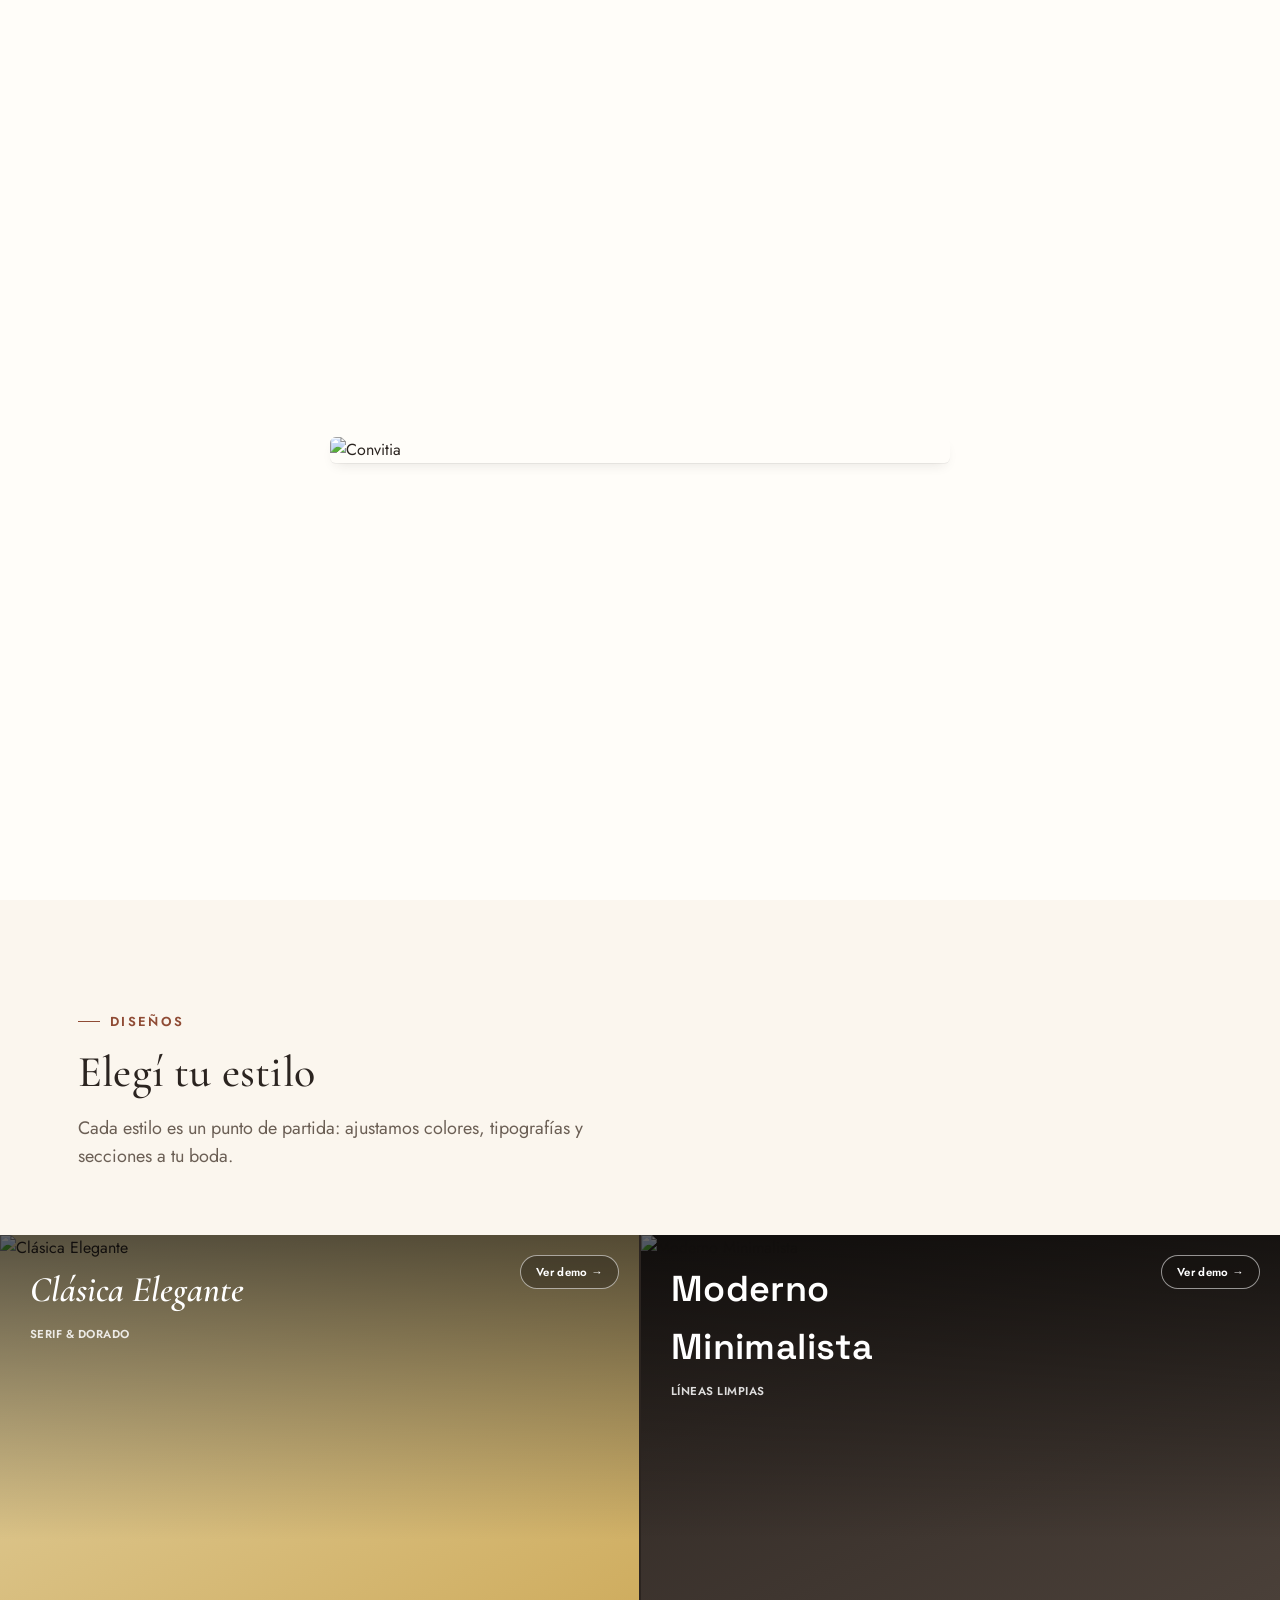
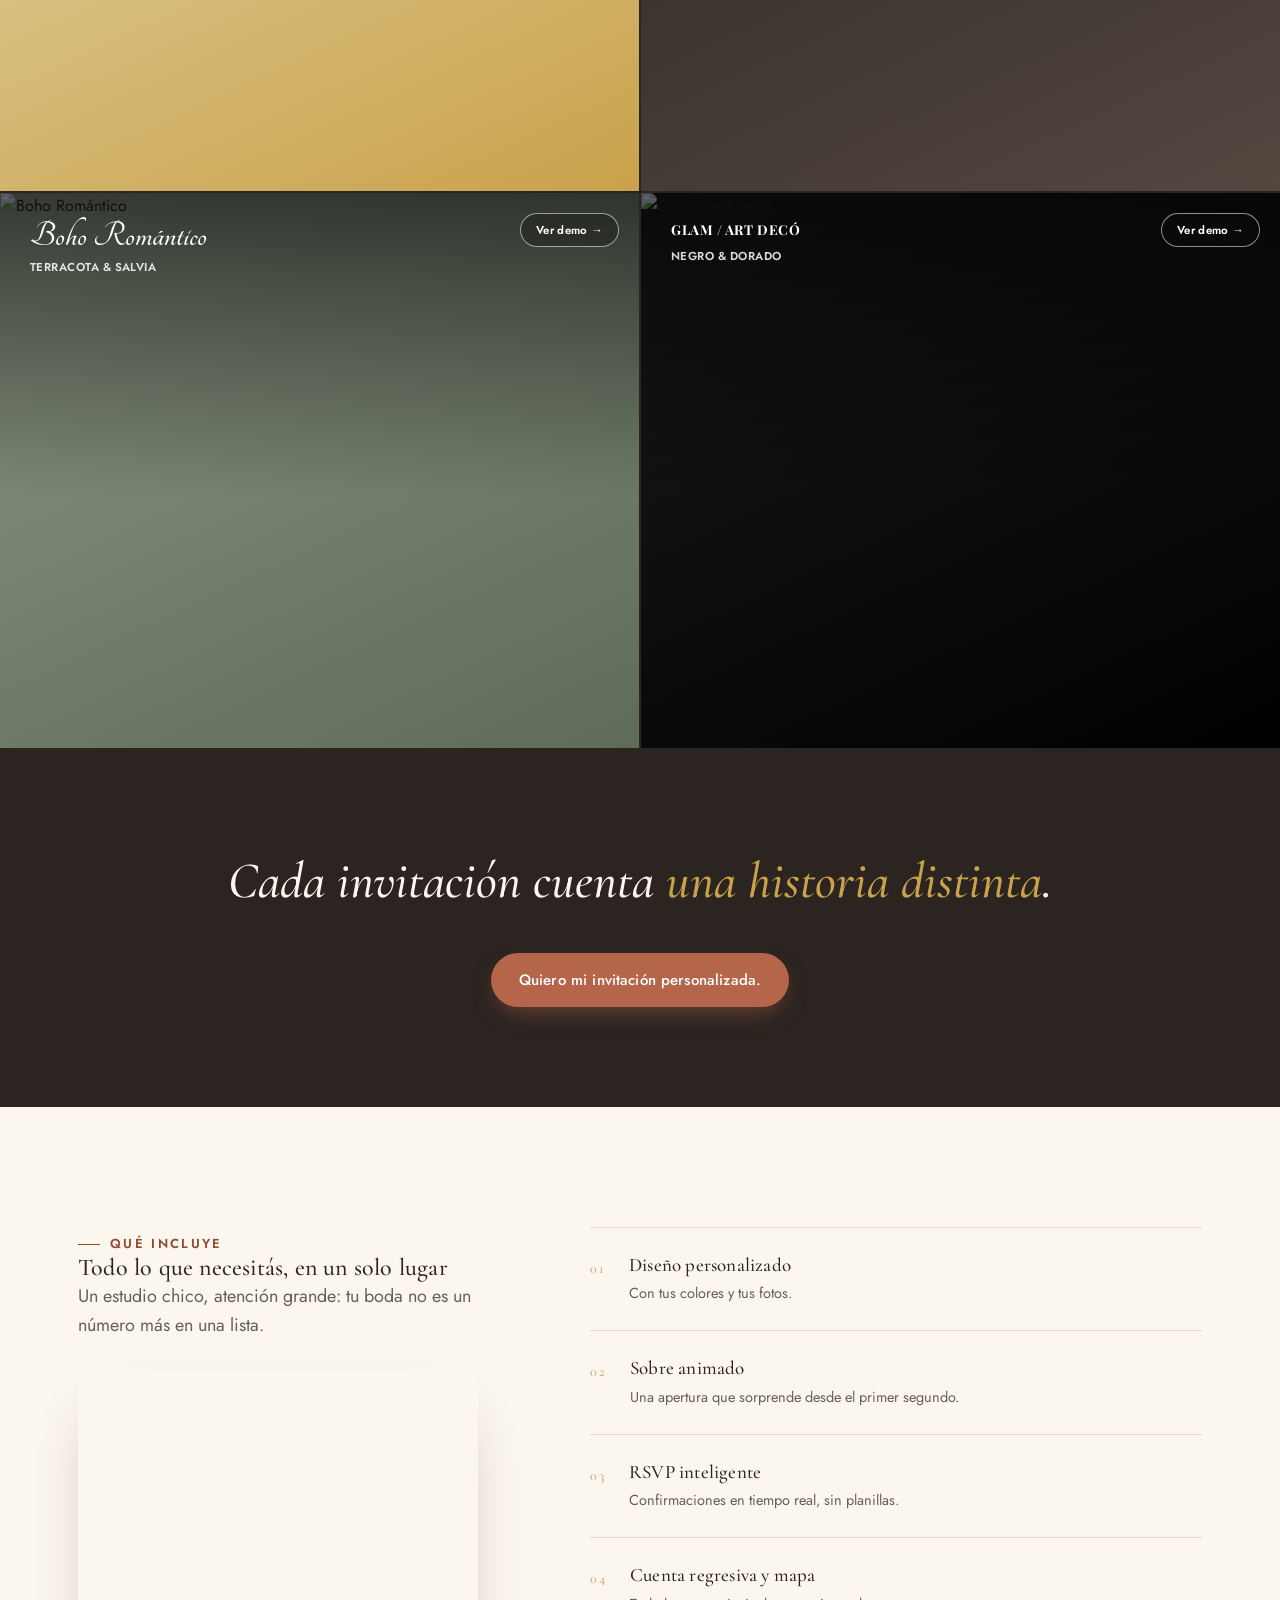
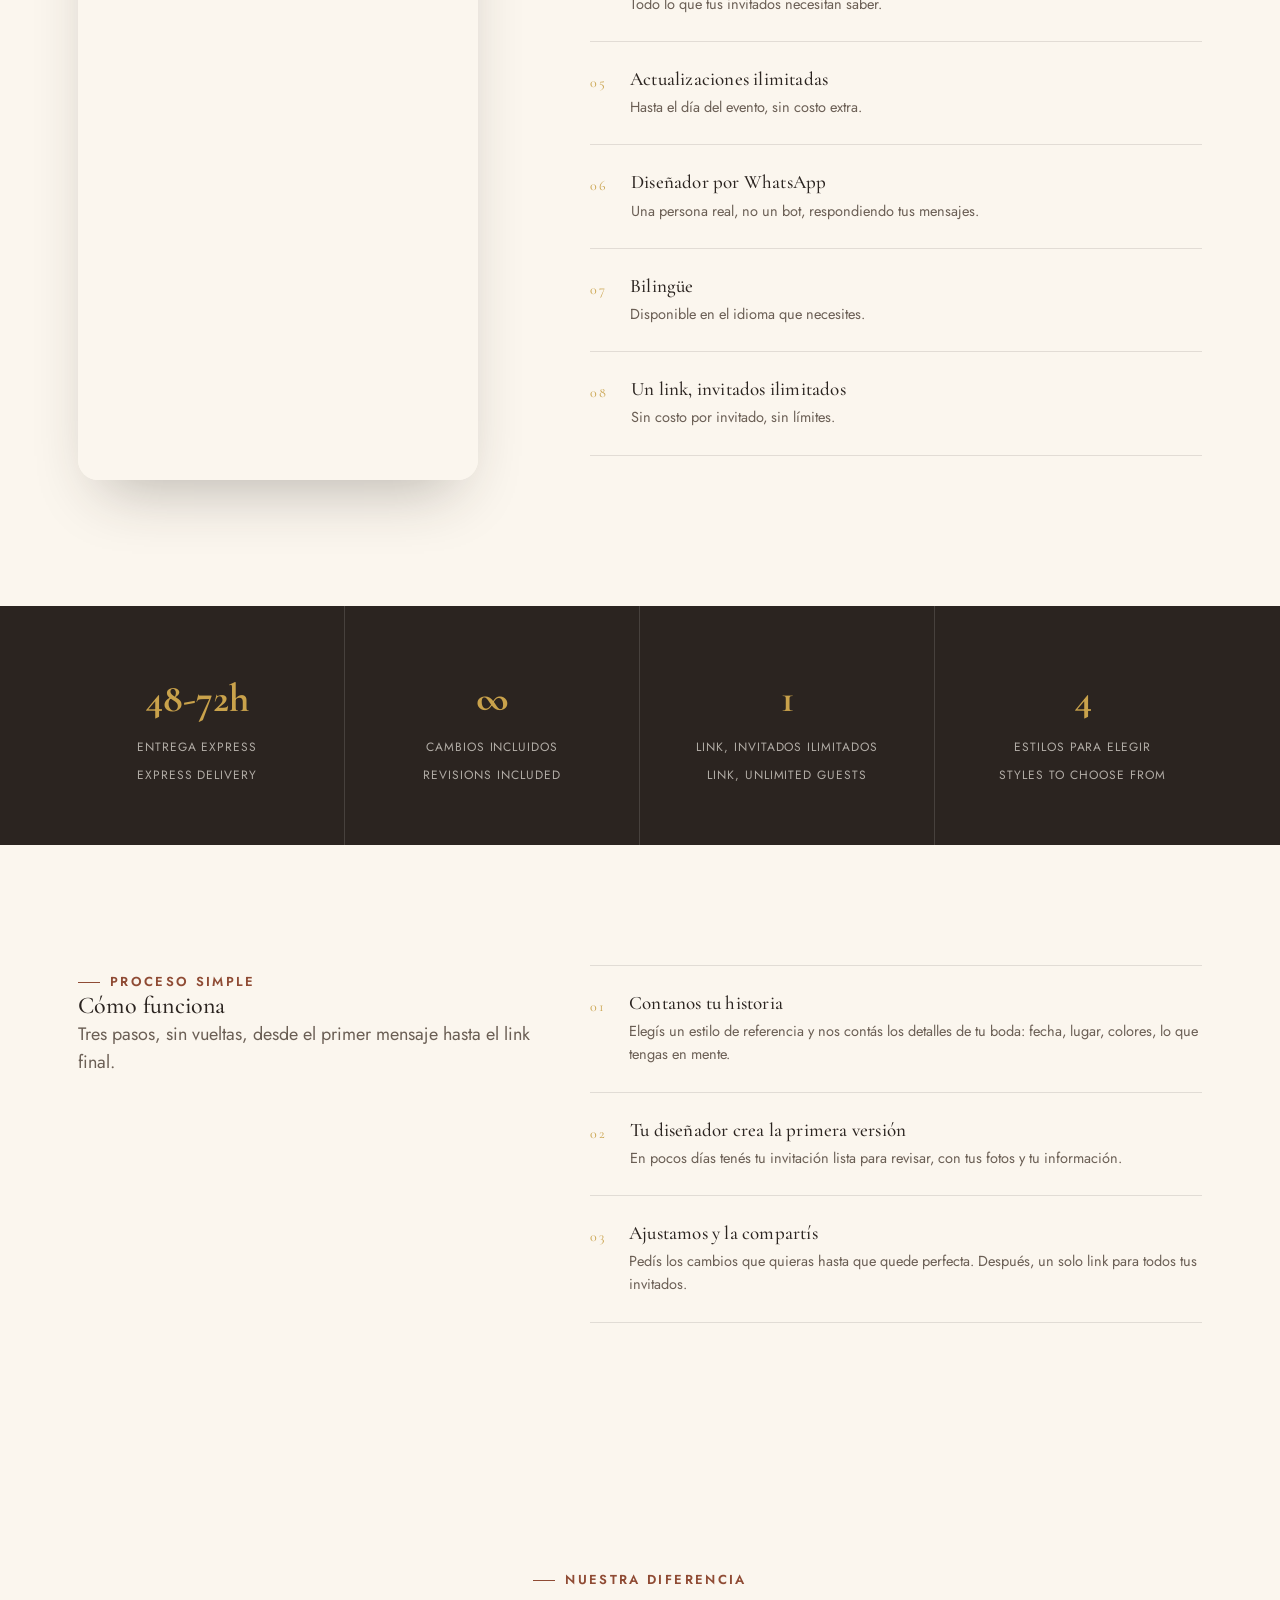
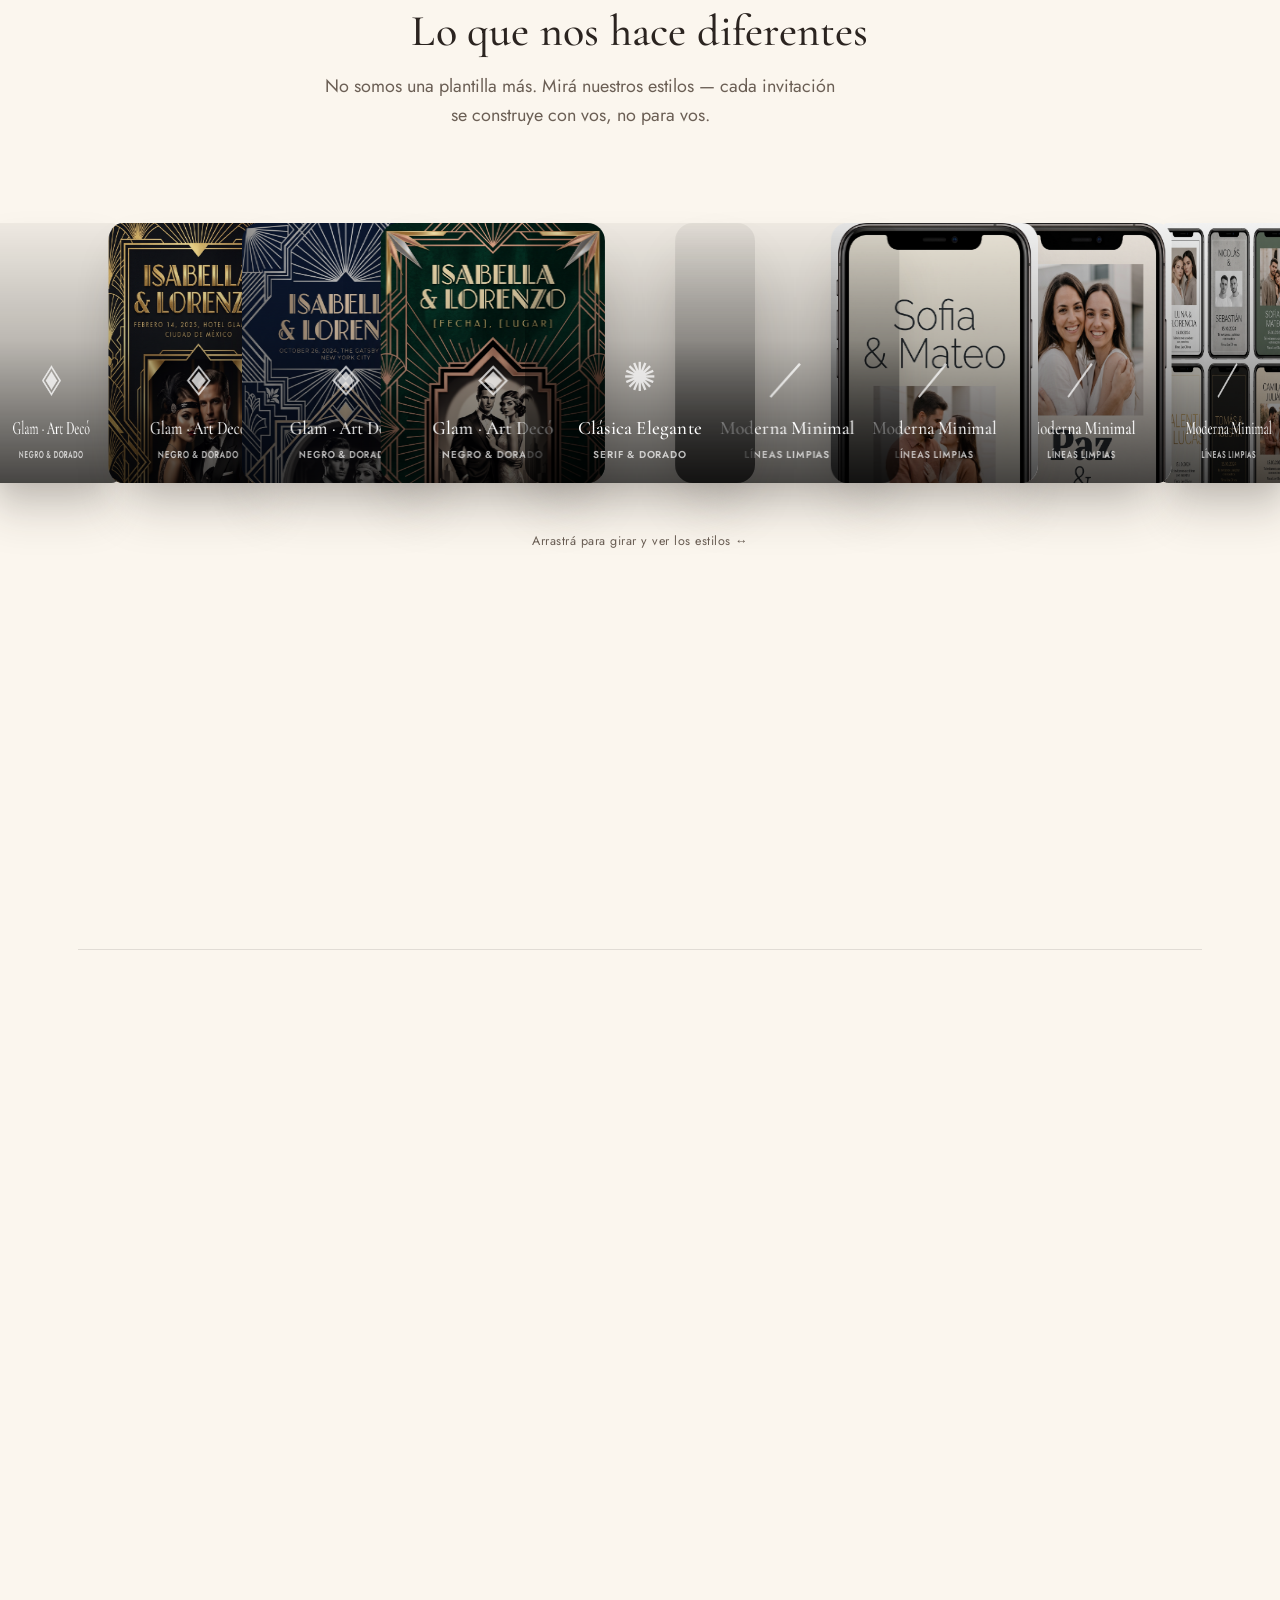
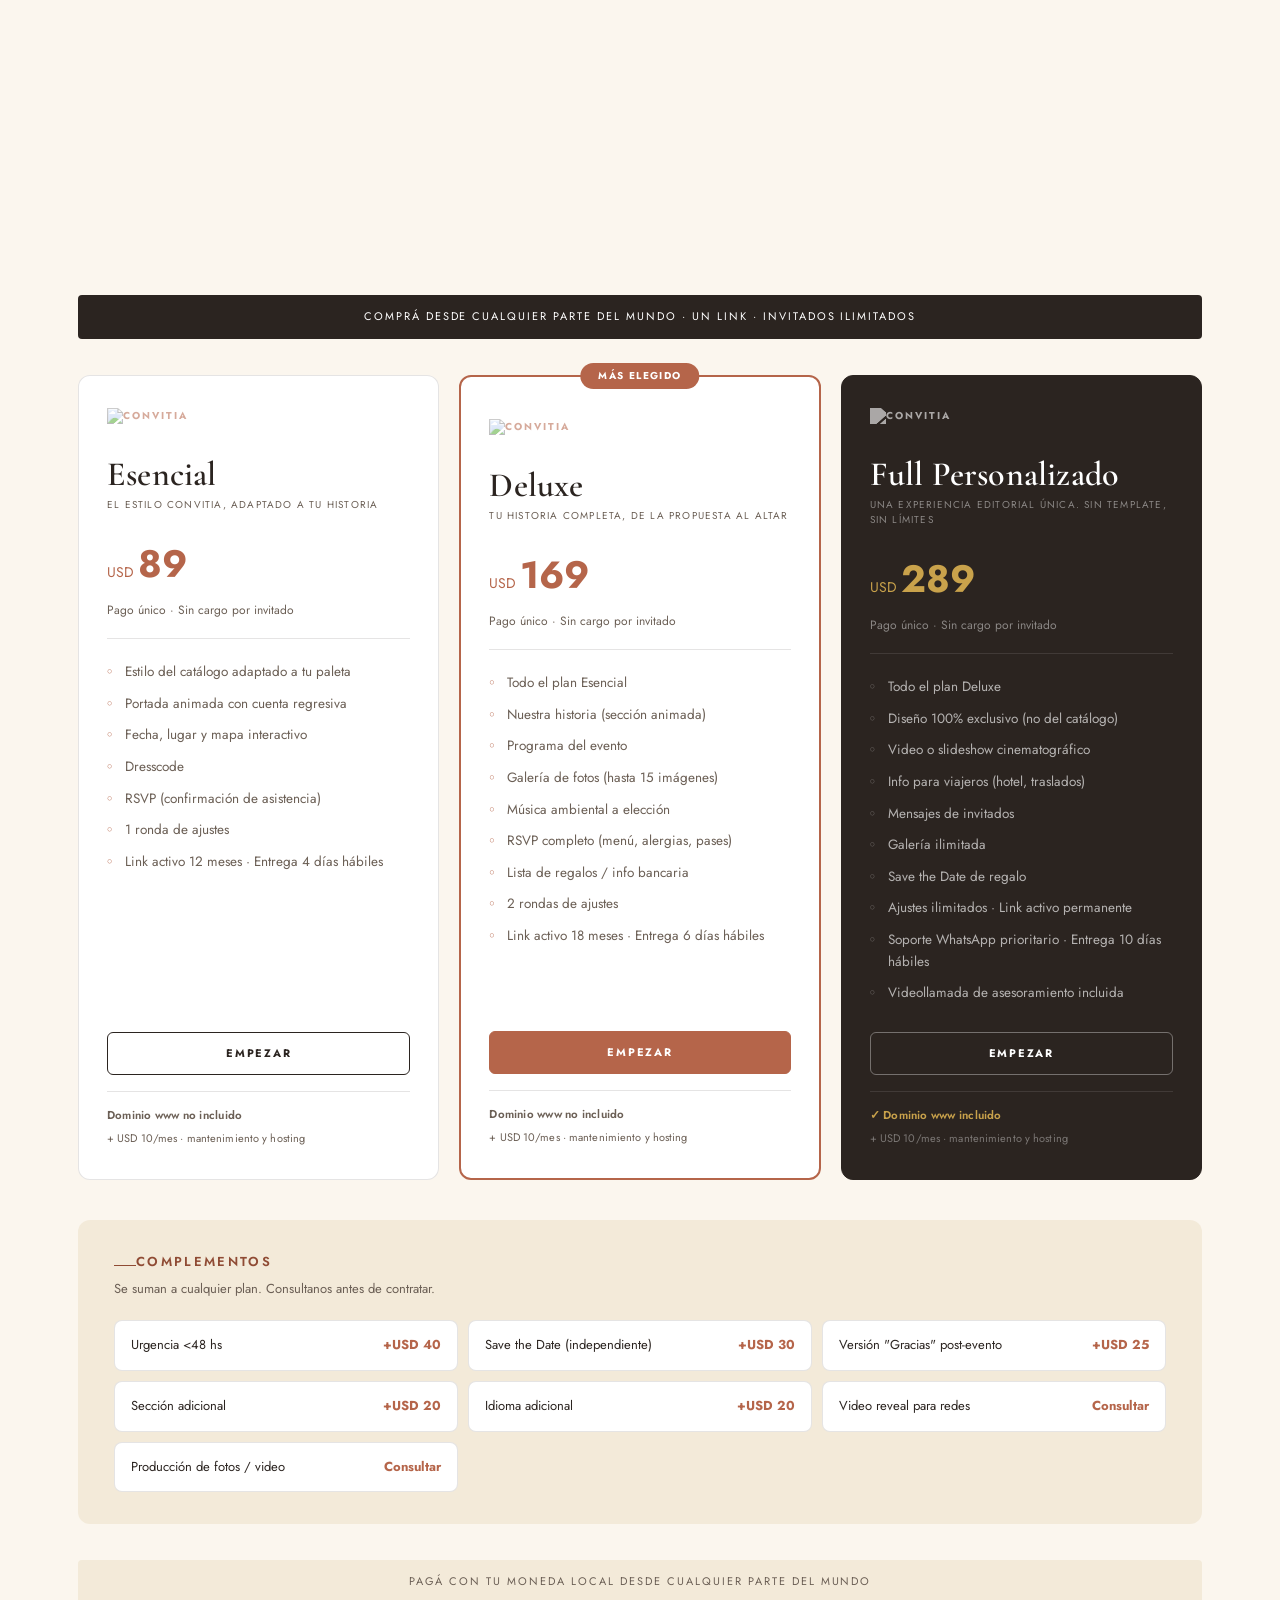
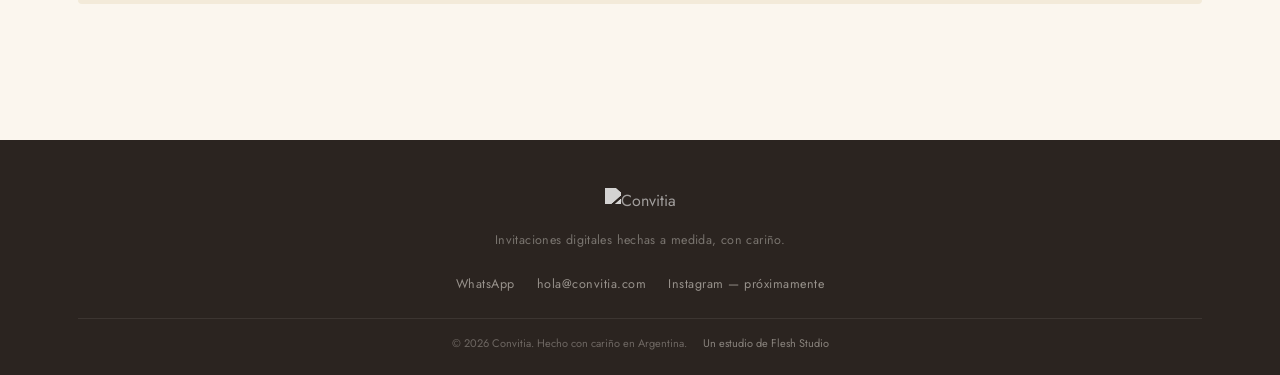
==== commit aee6f882: "Add files via upload" ====
--- a/index.html
+++ b/index.html
@@ -3,405 +3,63 @@
 <head>
 <meta charset="UTF-8">
 <meta name="viewport" content="width=device-width, initial-scale=1.0">
-<title>Contacto — Convitia</title>
-<meta name="description" content="Contanos sobre tu boda y te respondemos el mismo día. Formulario de contacto de Convitia — invitaciones digitales a medida.">
+<title>Convitia — Invitaciones digitales de boda</title>
+<meta name="description" content="Invitaciones digitales de boda hechas a medida. Diseñador real, cambios ilimitados, un solo link para todos tus invitados. / Custom digital wedding invitations — real designer, unlimited revisions, one link for all your guests.">
 <meta name="theme-color" content="#B5654A">
-<link rel="icon" href="../assets/logo/convitia-mark.svg" type="image/svg+xml">
+<link rel="icon" href="assets/logo/convitia-mark.svg" type="image/svg+xml">
 
 <link rel="preconnect" href="https://fonts.googleapis.com">
 <link rel="preconnect" href="https://fonts.gstatic.com" crossorigin>
 <link href="https://fonts.googleapis.com/css2?family=Cormorant+Garamond:ital,wght@0,400;0,500;0,600;1,500;1,600&family=Jost:wght@300;400;500;600&family=Space+Grotesk:wght@500;600;700&family=Tangerine:wght@400;700&family=Playfair+Display:wght@700;800&display=swap" rel="stylesheet">
 
-<link rel="stylesheet" href="../styles.css?v=20260727f">
-
-<style>
-/* ==============================
-   CONTACTO — FORMULARIO
-============================== */
-.contact-wrap{
-  padding:60px 0 120px;
-}
-.contact-grid{
-  display:grid;
-  grid-template-columns:1fr 1.6fr;
-  gap:80px;
-  align-items:start;
-}
-
-/* — Side info panel — */
-.contact-info{
-  position:sticky;
-  top:120px;
-}
-.contact-info-title{
-  font-family:var(--font-display);
-  font-size:clamp(36px,3.5vw,52px);
-  font-weight:500;
-  line-height:1.1;
-  margin:18px 0 20px;
-}
-.contact-info-title em{
-  font-style:italic;
-  color:var(--terracotta-d);
-}
-.contact-info-body{
-  font-size:15px;
-  color:var(--ink-soft);
-  line-height:1.75;
-  margin-bottom:36px;
-  max-width:320px;
-}
-.contact-info-links{
-  display:flex;
-  flex-direction:column;
-  gap:14px;
-}
-.contact-info-link{
-  display:flex;
-  align-items:center;
-  gap:12px;
-  font-size:13.5px;
-  color:var(--ink-soft);
-  text-decoration:none;
-  transition:color .2s;
-}
-.contact-info-link:hover{ color:var(--terracotta); }
-.contact-info-link-icon{
-  width:36px; height:36px; border-radius:50%;
-  border:1px solid var(--line);
-  display:flex; align-items:center; justify-content:center;
-  font-size:14px; flex-shrink:0;
-  background:var(--paper);
-  transition:border-color .2s, background .2s;
-}
-.contact-info-link:hover .contact-info-link-icon{
-  border-color:var(--terracotta);
-  background:rgba(181,101,74,.06);
-}
-.contact-ornament{
-  font-size:80px;
-  color:var(--gold-soft);
-  font-family:var(--font-display);
-  line-height:1;
-  margin-top:40px;
-  user-select:none;
-}
-
-/* — Form card — */
-.contact-form-card{
-  background:var(--paper);
-  border:1px solid var(--line);
-  border-radius:24px;
-  padding:52px 48px;
-  box-shadow:0 24px 60px -28px rgba(43,36,32,.14);
-}
-.form-title{
-  font-family:var(--font-display);
-  font-size:26px;
-  font-weight:500;
-  margin-bottom:6px;
-}
-.form-subtitle{
-  font-size:13.5px;
-  color:var(--ink-soft);
-  margin-bottom:42px;
-}
-
-/* Grid de campos */
-.form-grid{
-  display:grid;
-  grid-template-columns:1fr 1fr;
-  gap:0 32px;
-}
-.form-group{
-  position:relative;
-  margin-bottom:34px;
-}
-.form-group.full{
-  grid-column:1/-1;
-}
-
-/* Floating label inputs */
-.form-group input,
-.form-group textarea,
-.form-group select{
-  width:100%;
-  background:transparent;
-  border:none;
-  border-bottom:1.5px solid var(--line);
-  padding:22px 0 10px;
-  font-family:var(--font-body);
-  font-size:15px;
-  color:var(--ink);
-  outline:none;
-  transition:border-color .3s;
-  border-radius:0;
-  appearance:none;
-  -webkit-appearance:none;
-}
-.form-group textarea{
-  resize:none;
-  height:90px;
-  line-height:1.6;
-}
-.form-group input:focus,
-.form-group textarea:focus{
-  border-bottom-color:var(--terracotta);
-}
-.form-group input::placeholder,
-.form-group textarea::placeholder{
-  opacity:0;
-}
-.form-label{
-  position:absolute;
-  top:20px; left:0;
-  font-family:var(--font-body);
-  font-size:13px;
-  letter-spacing:.06em;
-  text-transform:uppercase;
-  color:var(--ink-soft);
-  font-weight:500;
-  pointer-events:none;
-  transition:top .25s, font-size .25s, color .25s, letter-spacing .25s;
-}
-/* Float label up on focus or when filled */
-.form-group input:focus ~ .form-label,
-.form-group input:not(:placeholder-shown) ~ .form-label,
-.form-group textarea:focus ~ .form-label,
-.form-group textarea:not(:placeholder-shown) ~ .form-label{
-  top:2px;
-  font-size:10px;
-  letter-spacing:.12em;
-  color:var(--terracotta-d);
-}
-.form-group input:focus ~ .form-label{
-  color:var(--terracotta);
-}
-
-/* Date input — label siempre arriba (el browser muestra DD/MM/AAAA) */
-.form-group input[type="date"]{
-  color-scheme:light;
-  cursor:pointer;
-}
-.form-group input[type="date"] ~ .form-label{
-  top:2px;
-  font-size:10px;
-  letter-spacing:.12em;
-  color:var(--terracotta-d);
-}
-
-/* Focus line underline animation */
-.form-group::after{
-  content:"";
-  position:absolute;
-  bottom:0; left:0;
-  width:0; height:1.5px;
-  background:var(--terracotta);
-  transition:width .35s var(--ease);
-}
-.form-group:focus-within::after{
-  width:100%;
-}
-
-/* — Chip selectors (radio groups) — */
-.form-chips-label{
-  font-family:var(--font-body);
-  font-size:10px;
-  letter-spacing:.12em;
-  text-transform:uppercase;
-  color:var(--terracotta-d);
-  font-weight:500;
-  display:block;
-  margin-bottom:14px;
-  padding-top:4px;
-}
-.form-chips{
-  display:flex;
-  flex-wrap:wrap;
-  gap:8px;
-}
-.chip-option{
-  position:relative;
-}
-.chip-option input[type="radio"]{
-  position:absolute;
-  opacity:0;
-  width:0; height:0;
-}
-.chip-option label{
-  display:inline-block;
-  padding:8px 18px;
-  border:1.5px solid var(--line);
-  border-radius:999px;
-  font-family:var(--font-body);
-  font-size:13px;
-  color:var(--ink-soft);
-  cursor:pointer;
-  transition:border-color .2s, background .2s, color .2s, transform .2s;
-  user-select:none;
-  white-space:nowrap;
-}
-.chip-option label:hover{
-  border-color:var(--terracotta);
-  color:var(--terracotta);
-}
-.chip-option input[type="radio"]:checked + label{
-  background:var(--terracotta);
-  border-color:var(--terracotta);
-  color:#fff;
-  transform:translateY(-1px);
-}
-.chip-option input[type="checkbox"]{
-  position:absolute;
-  opacity:0;
-  width:0; height:0;
-}
-.chip-option input[type="checkbox"]:checked + label{
-  background:var(--terracotta);
-  border-color:var(--terracotta);
-  color:#fff;
-  transform:translateY(-1px);
-}
-
-/* — Divider — */
-.form-divider{
-  grid-column:1/-1;
-  height:1px;
-  background:var(--line);
-  margin:6px 0 28px;
-}
-
-/* — Submit — */
-.form-submit-row{
-  grid-column:1/-1;
-  display:flex;
-  align-items:center;
-  justify-content:space-between;
-  gap:20px;
-  margin-top:8px;
-  flex-wrap:wrap;
-}
-.form-submit-note{
-  font-size:12.5px;
-  color:var(--ink-soft);
-  line-height:1.5;
-  max-width:260px;
-}
-.form-submit-note strong{
-  color:var(--ink);
-}
-.btn-submit{
-  display:inline-flex;
-  align-items:center;
-  gap:10px;
-  padding:16px 36px;
-  border-radius:999px;
-  font-size:15px;
-  font-weight:500;
-  font-family:var(--font-body);
-  background:var(--terracotta);
-  color:#fff;
-  border:none;
-  cursor:pointer;
-  box-shadow:0 10px 24px -8px rgba(181,101,74,.5);
-  transition:transform .3s var(--ease), box-shadow .3s var(--ease), background .25s;
-  white-space:nowrap;
-}
-.btn-submit:hover{
-  transform:translateY(-2px);
-  box-shadow:0 16px 30px -8px rgba(181,101,74,.6);
-  background:var(--terracotta-d);
-}
-.btn-submit svg{
-  width:17px; height:17px;
-}
-
-/* — Success state — */
-.form-success{
-  display:none;
-  text-align:center;
-  padding:60px 20px;
-}
-.form-success.is-visible{
-  display:flex;
-  flex-direction:column;
-  align-items:center;
-  gap:16px;
-}
-.form-success-icon{
-  font-size:52px;
-  line-height:1;
-}
-.form-success h3{
-  font-family:var(--font-display);
-  font-size:28px;
-  font-weight:500;
-}
-.form-success p{
-  font-size:14.5px;
-  color:var(--ink-soft);
-  max-width:320px;
-  line-height:1.65;
-}
-
-/* Responsive */
-@media(max-width:900px){
-  .contact-grid{
-    grid-template-columns:1fr;
-    gap:48px;
-  }
-  .contact-info{
-    position:static;
-  }
-  .contact-info-title{
-    font-size:clamp(30px,6vw,42px);
-  }
-  .contact-ornament{ display:none; }
-}
-@media(max-width:680px){
-  .contact-form-card{
-    padding:36px 24px;
-    border-radius:16px;
-  }
-  .form-grid{
-    grid-template-columns:1fr;
-  }
-  .form-group.full{
-    grid-column:1;
-  }
-  .form-submit-row{
-    flex-direction:column;
-    align-items:flex-start;
-  }
-  .btn-submit{
-    width:100%;
-    justify-content:center;
-  }
-}
-</style>
+<link rel="stylesheet" href="styles.css?v=20260727f">
 </head>
 <body>
 
+<div id="splash-gate" class="splash-gate" aria-hidden="true">
+  <img class="splash-image" src="assets/logo/Convitia_logo_variant__Wordmark_%27Convitia%27_202606271709%20(1).jpeg" alt="Convitia">
+</div>
+<script>
+  /* Arriving with a hash already in the URL (e.g. "#work-clasica", from a
+     demo page's "Volver al Sitio web - Convitia" button) means the visitor
+     already passed the splash once — remove it synchronously, before the
+     browser paints, so it never flashes and never blocks the jump straight
+     to the target card/section. Runs inline (not in main.js) so it executes
+     before first paint, not after defer scripts. */
+  if(location.hash){
+    var __gate = document.getElementById("splash-gate");
+    if(__gate) __gate.parentNode.removeChild(__gate);
+  }
+</script>
+
 <header class="site-header">
   <div class="container">
-    <a href="../index.html" class="brand">
-      <img src="../assets/logo/logo1.svg?v=20260627g" alt="Convitia" class="brand-logo">
+    <a href="#hero" class="brand">
+      <img src="assets/logo/logo1.svg?v=20260627g" alt="Convitia" class="brand-logo">
     </a>
 
     <nav class="main-nav">
-      <a href="../index.html"><span data-es>Inicio</span><span data-en hidden>Home</span></a>
-      <a href="../disenos/"><span data-es>Diseños</span><span data-en hidden>Designs</span></a>
-      <a href="../index.html#como-funciona"><span data-es>Cómo funciona</span><span data-en hidden>How it works</span></a>
-      <a href="./" class="active"><span data-es>Contacto</span><span data-en hidden>Contact</span></a>
+      <a href="#hero" class="active"><span data-es>Inicio</span><span data-en hidden>Home</span></a>
+      <a href="disenos/"><span data-es>Diseños</span><span data-en hidden>Designs</span></a>
+      <a href="#como-funciona"><span data-es>Cómo funciona</span><span data-en hidden>How it works</span></a>
+      <a href="contacto/"><span data-es>Contacto</span><span data-en hidden>Contact</span></a>
     </nav>
 
     <div class="header-actions">
+      <div class="audio-control">
+        <button type="button" class="audio-toggle" aria-label="Silenciar música" aria-pressed="true">
+          <svg class="icon-vol" viewBox="0 0 24 24" fill="none" xmlns="http://www.w3.org/2000/svg" aria-hidden="true"><path d="M3 9v6h4l5 5V4L7 9H3z" fill="currentColor"/><path d="M16.5 8.5a5 5 0 010 7M19 6a8 8 0 010 12" stroke="currentColor" stroke-width="1.6" stroke-linecap="round" fill="none"/></svg>
+          <svg class="icon-mute" viewBox="0 0 24 24" fill="none" xmlns="http://www.w3.org/2000/svg" aria-hidden="true"><path d="M3 9v6h4l5 5V4L7 9H3z" fill="currentColor"/><path d="M16 8l5 8M21 8l-5 8" stroke="currentColor" stroke-width="1.6" stroke-linecap="round"/></svg>
+        </button>
+        <input type="range" class="audio-volume" min="0" max="1" step="0.01" value="0.5" aria-label="Volumen de la música">
+        <audio class="site-audio" src="assets/audio/amor-loco.mp3?v=20260628" loop preload="auto"></audio>
+      </div>
       <div class="lang-toggle">
         <button data-lang-btn="es" class="active">ES</button>
         <button data-lang-btn="en">EN</button>
       </div>
-      <a class="btn btn-primary btn-sm" href="https://wa.me/5492944152161?text=Hola!%20Quiero%20crear%20mi%20invitaci%C3%B3n%20digital%20de%20boda%20con%20Convitia" target="_blank" rel="noopener">
-        <span data-es>WhatsApp</span><span data-en hidden>WhatsApp</span>
+      <a class="btn btn-primary btn-sm" href="contacto/">
+        <span data-es>Hablemos</span><span data-en hidden>Let's talk</span>
       </a>
       <button class="nav-toggle" aria-label="Menú">
         <span></span>
@@ -415,311 +73,549 @@
     <button data-lang-btn="es" class="active">ES</button>
     <button data-lang-btn="en">EN</button>
   </div>
-  <a href="../index.html"><span data-es>Inicio</span><span data-en hidden>Home</span></a>
-  <a href="../disenos/"><span data-es>Diseños</span><span data-en hidden>Designs</span></a>
-  <a href="../index.html#incluye"><span data-es>Qué incluye</span><span data-en hidden>What's included</span></a>
-  <a href="../index.html#como-funciona"><span data-es>Cómo funciona</span><span data-en hidden>How it works</span></a>
-  <a href="../index.html#preguntas"><span data-es>Preguntas</span><span data-en hidden>FAQ</span></a>
-  <a href="./"><span data-es>Contacto</span><span data-en hidden>Contact</span></a>
-  <a class="btn btn-primary" href="./">
+  <a href="#hero"><span data-es>Inicio</span><span data-en hidden>Home</span></a>
+  <a href="disenos/"><span data-es>Diseños</span><span data-en hidden>Designs</span></a>
+  <a href="#incluye"><span data-es>Qué incluye</span><span data-en hidden>What's included</span></a>
+  <a href="#como-funciona"><span data-es>Cómo funciona</span><span data-en hidden>How it works</span></a>
+  <a href="#preguntas"><span data-es>Preguntas</span><span data-en hidden>FAQ</span></a>
+  <a href="contacto/"><span data-es>Contacto</span><span data-en hidden>Contact</span></a>
+  <a class="btn btn-primary" href="contacto/">
     <span data-es>Empezá tu invitación</span><span data-en hidden>Start your invitation</span>
   </a>
 </div>
 
 <main>
 
-  <section class="page-intro" style="padding-bottom:0;">
+  <!-- ===================== HERO — 2-column: copy left, phone showcase right =====================
+       Merged the old standalone .phone-showcase section into the hero as the
+       right-hand column (reference: text+CTA left / arch+pedestals+phones
+       right). .hero-split is scoped so the shared .hero-giant rules used by
+       contacto/index.html's plain single-column hero stay untouched. -->
+  <section class="hero-giant hero-split" id="hero">
+    <div class="hero-bg-blob"></div>
+    <div class="hero-bg-blob two"></div>
+    <div class="container hero-grid">
+
+      <div class="hero-left">
+        <span class="eyebrow reveal"><span data-es>Invitaciones digitales de boda</span><span data-en hidden>Wedding digital invitations</span></span>
+        <h1 class="giant-word reveal">
+          <span class="hl-accent"><span data-es>Invitaciones digitales</span><span data-en hidden>Digital invitations</span></span><br>
+          <span data-es>pensadas para atesorar</span><span data-en hidden>made to cherish</span><span class="type-cursor" aria-hidden="true"></span>
+        </h1>
+        <p class="lede reveal">
+          <span data-es>Con RSVP inteligente, mapas interactivos, música y más. Cambios ilimitados. En el idioma que necesites, en cualquier parte del mundo.</span>
+          <span data-en hidden>With smart RSVP, interactive maps, music, and more. Unlimited revisions. In any language, anywhere in the world.</span>
+        </p>
+
+        <!-- PLACEHOLDER badge (Dave's call): Convitia has no Google Business
+             listing yet, so this rating isn't real. Not a live link — swap
+             href/copy for the real review link + rating once it exists. -->
+        <span class="reviews-badge reveal" data-es title="Próximamente — todavía no es un dato real">
+          <svg class="reviews-badge-g" viewBox="0 0 18 18" aria-hidden="true">
+            <path fill="#4285F4" d="M17.64 9.2c0-.64-.06-1.25-.16-1.84H9v3.48h4.84c-.21 1.13-.85 2.09-1.81 2.73v2.27h2.92c1.71-1.57 2.69-3.88 2.69-6.64z"/>
+            <path fill="#34A853" d="M9 18c2.43 0 4.47-.8 5.96-2.18l-2.92-2.27c-.81.54-1.84.87-3.04.87-2.34 0-4.32-1.58-5.03-3.71H.96v2.33C2.44 15.98 5.48 18 9 18z"/>
+            <path fill="#FBBC05" d="M3.97 10.71A5.4 5.4 0 0 1 3.68 9c0-.6.1-1.18.29-1.71V4.96H.96A8.99 8.99 0 0 0 0 9c0 1.45.35 2.83.96 4.04l3.01-2.33z"/>
+            <path fill="#EA4335" d="M9 3.58c1.32 0 2.5.45 3.44 1.35l2.58-2.58C13.46.89 11.43 0 9 0 5.48 0 2.44 2.02.96 4.96l3.01 2.33C4.68 5.16 6.66 3.58 9 3.58z"/>
+          </svg>
+          <b>5.0</b>
+          <span class="reviews-stars" aria-hidden="true">★★★★★</span>
+          <span class="reviews-label"><span data-es>Reseñas de Google</span><span data-en hidden>Google Reviews</span> →</span>
+        </span>
+
+        <div class="hero-cta-row reveal">
+          <a class="btn btn-primary" href="contacto/">
+            <span data-es>Empezá tu invitación</span><span data-en hidden>Start your invitation</span>
+          </a>
+          <a class="btn btn-ghost" href="disenos/">
+            <span data-es>Ver diseños</span><span data-en hidden>See designs</span>
+          </a>
+        </div>
+
+        <!-- PLACEHOLDER stats (Dave's call, per reference image): the
+             invitation-count and country-count aren't real numbers yet —
+             swap for Convitia's actual figures once available. The
+             delivery time stays real (matches the Stats band further
+             down the page). -->
+        <div class="hero-trust reveal">
+          <div><b>✓</b> <span data-es>+1000 invitaciones realizadas</span><span data-en hidden>+1000 invitations made</span></div>
+          <div><b>🌎</b> <span data-es>+35 países</span><span data-en hidden>+35 countries</span></div>
+          <div><b>⏳</b> <span data-es>Entrega express 48-72h</span><span data-en hidden>Express delivery 48-72h</span></div>
+        </div>
+      </div>
+
+      <div class="hero-right reveal">
+        <!-- Self-contained dark "image accordion" panel — Dave asked to
+             replace the Three.js flying-card scene above with this effect
+             instead, modeled on a 21st.dev interactive-image-accordion
+             component he shared. Scoped to just this column (left column/
+             copy stays untouched). Pure CSS (flexbox + flex-grow transition)
+             + a tiny JS toggle — see initAccGallery() in main.js, no WebGL
+             needed. Each panel's content is the real invitation copy/colors
+             (Quimey & Nacho — the real client site — plus the 3 sample
+             designs): no tool is available to export a literal screenshot,
+             so the real names/dates/colors are painted as CSS text instead
+             of a generic photo. The "Nuestros diseños" tag now sits above
+             the stage (not floating over the panels) so it reads cleanly
+             regardless of which panel's background is underneath. The
+             real video (Quimey & Nacho) that briefly lived in panel c1
+             moved to the "Qué incluye" section — see assets/video/. -->
+        <span class="acc-tag">Nuestros diseños</span>
+        <div class="acc-stage" aria-hidden="true">
+          <div class="acc-row">
+            <button type="button" class="acc-panel c1 active">
+              <div class="acc-bg" style="background-image:url('assets/portadas/boho%20romantico/Wedding_invitation_Sof%C3%ADa_Mateo_2K_202607262323.jpeg')"></div>
+              <span class="acc-vert">Sofía &amp; Mateo</span>
+              <span class="acc-info">
+                <span class="acc-info-label">Boho Romántico</span>
+                <span class="acc-info-name">Sofía &amp; Mateo</span>
+                <span class="acc-info-date">15 Abr 2027</span>
+              </span>
+            </button>
+            <button type="button" class="acc-panel c2">
+              <div class="acc-bg" style="background-image:url('assets/portadas/clasica%20elegante.jpeg')"></div>
+              <span class="acc-vert">Valentina &amp; Bruno</span>
+              <span class="acc-info">
+                <span class="acc-info-label">Clásica Elegante</span>
+                <span class="acc-info-name">Valentina &amp; Bruno</span>
+                <span class="acc-info-date">12 Dic 2026</span>
+              </span>
+            </button>
+            <button type="button" class="acc-panel c3">
+              <div class="acc-bg" style="background-image:url('assets/portadas/moderno%20minimalista/Wedding_invitation_digital_cover_2K_202607262350.jpeg')"></div>
+              <span class="acc-vert">Julia &amp; Martín</span>
+              <span class="acc-info">
+                <span class="acc-info-label">Moderna Minimal</span>
+                <span class="acc-info-name">Julia &amp; Martín</span>
+                <span class="acc-info-date">06 Marzo 2027</span>
+              </span>
+            </button>
+            <button type="button" class="acc-panel c4">
+              <div class="acc-bg" style="background-image:url('assets/portadas/Glam%20-%20Art%20Dec%C3%B3.jpeg')"></div>
+              <span class="acc-vert">Isabelle &amp; Julián</span>
+              <span class="acc-info">
+                <span class="acc-info-label">Glam · Art Decó</span>
+                <span class="acc-info-name">Isabelle &amp; Julián</span>
+                <span class="acc-info-date">2 Nov 2024</span>
+              </span>
+            </button>
+            <button type="button" class="acc-panel c5">
+              <div class="acc-bg" style="background-image:url('assets/portadas/glam%20-%20art%20deco/Wedding_invitation_digital_cover_2K_202607270006.jpeg')"></div>
+              <span class="acc-vert">Juan &amp; Naty</span>
+              <span class="acc-info">
+                <span class="acc-info-label">Quedan 270 días</span>
+                <span class="acc-info-name">Juan &amp; Naty</span>
+                <span class="acc-info-date">27 Marzo 2027</span>
+              </span>
+            </button>
+          </div>
+        </div>
+      </div>
+
+    </div>
+  </section>
+
+  <!-- ===================== MARQUEE ===================== -->
+  <div class="marquee-wrap">
+    <div class="marquee" data-es>
+      <span class="tag">Elegante</span><span class="tag">Bohemia</span><span class="tag">Minimalista</span><span class="tag">Campestre</span><span class="tag">Destino</span><span class="tag">Clásica</span>
+      <span class="tag">Elegante</span><span class="tag">Bohemia</span><span class="tag">Minimalista</span><span class="tag">Campestre</span><span class="tag">Destino</span><span class="tag">Clásica</span>
+    </div>
+    <div class="marquee" data-en hidden>
+      <span class="tag">Elegant</span><span class="tag">Boho</span><span class="tag">Minimal</span><span class="tag">Rustic</span><span class="tag">Destination</span><span class="tag">Classic</span>
+      <span class="tag">Elegant</span><span class="tag">Boho</span><span class="tag">Minimal</span><span class="tag">Rustic</span><span class="tag">Destination</span><span class="tag">Classic</span>
+    </div>
+  </div>
+
+  <!-- ===================== FEATURED WORK — full-bleed grid ===================== -->
+  <section id="trabajos" class="works-section">
     <div class="container">
-      <span class="eyebrow reveal"><span data-es>Contacto</span><span data-en hidden>Contact</span></span>
-      <h1 class="reveal" style="font-size:clamp(42px,6vw,72px);margin:14px 0 16px;">
-        <span data-es>Hablemos de <em style="font-style:italic;color:var(--terracotta-d);">tu boda</em></span>
-        <span data-en hidden>Let's talk about <em style="font-style:italic;color:var(--terracotta-d);">your wedding</em></span>
-      </h1>
-    </div>
-  </section>
-
-  <section class="contact-wrap">
+      <div class="section-head reveal">
+        <span class="eyebrow"><span data-es>Diseños</span><span data-en hidden>Designs</span></span>
+        <h2><span data-es>Elegí tu estilo</span><span data-en hidden>Choose your style</span></h2>
+        <p class="lede"><span data-es>Cada estilo es un punto de partida: ajustamos colores, tipografías y secciones a tu boda.</span><span data-en hidden>Every style is a starting point — we adjust colors, fonts and sections to fit your wedding.</span></p>
+      </div>
+    </div>
+
+    <div class="bleed reveal">
+      <div class="works-grid">
+
+        <a class="work-tile thumb-1" id="work-clasica" href="designs/clasica-elegante.html">
+          <div class="work-visual"><img src="assets/portadas/clasica%20elegante.jpeg" alt="Clásica Elegante" loading="lazy"></div>
+          <span class="work-demo-btn"><span data-es>Ver demo</span><span data-en hidden>View demo</span> →</span>
+          <div class="work-info">
+            <span class="work-name style-font-clasica"><span data-es>Clásica Elegante</span><span data-en hidden>Classic Elegant</span></span>
+            <span class="work-tag"><span data-es>Serif &amp; dorado</span><span data-en hidden>Serif &amp; gold</span></span>
+          </div>
+        </a>
+
+        <a class="work-tile thumb-2" id="work-moderno" href="designs/moderna-minimal.html">
+          <div class="work-visual"><img src="assets/portadas/Moderno%20Minimalista.jpeg" alt="Moderno Minimalista" loading="lazy"></div>
+          <span class="work-demo-btn"><span data-es>Ver demo</span><span data-en hidden>View demo</span> →</span>
+          <div class="work-info">
+            <span class="work-name style-font-moderno"><span data-es>Moderno Minimalista</span><span data-en hidden>Modern Minimal</span></span>
+            <span class="work-tag"><span data-es>Líneas limpias</span><span data-en hidden>Clean lines</span></span>
+          </div>
+        </a>
+
+        <a class="work-tile thumb-3" id="work-boho" href="designs/boho-romantico.html">
+          <div class="work-visual"><img src="assets/portadas/Boho%20Rom%C3%A1ntico.jpeg" alt="Boho Romántico" loading="lazy"></div>
+          <span class="work-demo-btn"><span data-es>Ver demo</span><span data-en hidden>View demo</span> →</span>
+          <div class="work-info">
+            <span class="work-name style-font-boho"><span data-es>Boho Romántico</span><span data-en hidden>Boho Romantic</span></span>
+            <span class="work-tag"><span data-es>Terracota &amp; salvia</span><span data-en hidden>Terracotta &amp; sage</span></span>
+          </div>
+        </a>
+
+        <a class="work-tile thumb-4" id="work-glam" href="designs/glam-art-deco.html">
+          <div class="work-visual"><img src="assets/portadas/Glam%20-%20Art%20Dec%C3%B3.jpeg" alt="Glam / Art Decó" loading="lazy"></div>
+          <span class="work-demo-btn"><span data-es>Ver demo</span><span data-en hidden>View demo</span> →</span>
+          <div class="work-info">
+            <span class="work-name style-font-glam"><span data-es>Glam / Art Decó</span><span data-en hidden>Glam / Art Deco</span></span>
+            <span class="work-tag"><span data-es>Negro &amp; dorado</span><span data-en hidden>Black &amp; gold</span></span>
+          </div>
+        </a>
+
+      </div>
+    </div>
+  </section>
+
+  <!-- ===================== FULL-BLEED TYPE BREAK ===================== -->
+  <section class="bleed type-break reveal">
+    <p>
+      <span data-es>Cada invitación cuenta <em>una historia distinta</em>.</span>
+      <span data-en hidden>Every invitation tells <em>a different story</em>.</span>
+    </p>
+    <a class="btn btn-primary type-break-cta" href="contacto/">
+      <span data-es>Quiero mi invitación personalizada.</span><span data-en hidden>I want my personalized invitation.</span>
+    </a>
+  </section>
+
+  <!-- ===================== INCLUDED — sticky label ===================== -->
+  <section id="incluye">
+    <div class="container sticky-grid">
+      <div class="sticky-label reveal">
+        <span class="eyebrow"><span data-es>Qué incluye</span><span data-en hidden>What's included</span></span>
+        <h2><span data-es>Todo lo que necesitás, en un solo lugar</span><span data-en hidden>Everything you need, in one place</span></h2>
+        <p class="lede"><span data-es>Un estudio chico, atención grande: tu boda no es un número más en una lista.</span><span data-en hidden>A small studio, big attention — your wedding isn't one more number on a list.</span></p>
+        <div class="incluye-video-wrap reveal">
+          <video class="incluye-video" src="assets/video/convitia-demo.mp4"
+            autoplay muted loop playsinline
+            poster="assets/portadas/Glam%20-%20Art%20Dec%C3%B3.jpeg"
+            style="object-fit:cover;width:100%;height:100%;display:block;">
+          </video>
+        </div>
+      </div>
+      <div class="sticky-list">
+        <div class="sticky-row reveal"><span class="row-num">01</span><div><h3><span data-es>Diseño personalizado</span><span data-en hidden>Custom design</span></h3><p><span data-es>Con tus colores y tus fotos.</span><span data-en hidden>With your colors and photos.</span></p></div></div>
+        <div class="sticky-row reveal"><span class="row-num">02</span><div><h3><span data-es>Sobre animado</span><span data-en hidden>Animated envelope</span></h3><p><span data-es>Una apertura que sorprende desde el primer segundo.</span><span data-en hidden>An opening that surprises from the very first second.</span></p></div></div>
+        <div class="sticky-row reveal"><span class="row-num">03</span><div><h3><span data-es>RSVP inteligente</span><span data-en hidden>Smart RSVP</span></h3><p><span data-es>Confirmaciones en tiempo real, sin planillas.</span><span data-en hidden>Real-time confirmations, no spreadsheets.</span></p></div></div>
+        <div class="sticky-row reveal"><span class="row-num">04</span><div><h3><span data-es>Cuenta regresiva y mapa</span><span data-en hidden>Countdown and map</span></h3><p><span data-es>Todo lo que tus invitados necesitan saber.</span><span data-en hidden>Everything your guests need to know.</span></p></div></div>
+        <div class="sticky-row reveal"><span class="row-num">05</span><div><h3><span data-es>Actualizaciones ilimitadas</span><span data-en hidden>Unlimited updates</span></h3><p><span data-es>Hasta el día del evento, sin costo extra.</span><span data-en hidden>Until the event, at no extra cost.</span></p></div></div>
+        <div class="sticky-row reveal"><span class="row-num">06</span><div><h3><span data-es>Diseñador por WhatsApp</span><span data-en hidden>Designer on WhatsApp</span></h3><p><span data-es>Una persona real, no un bot, respondiendo tus mensajes.</span><span data-en hidden>A real person, not a bot, answering your messages.</span></p></div></div>
+        <div class="sticky-row reveal"><span class="row-num">07</span><div><h3><span data-es>Bilingüe</span><span data-en hidden>Bilingual</span></h3><p><span data-es>Disponible en el idioma que necesites.</span><span data-en hidden>Available in any language you need.</span></p></div></div>
+        <div class="sticky-row reveal"><span class="row-num">08</span><div><h3><span data-es>Un link, invitados ilimitados</span><span data-en hidden>One link, unlimited guests</span></h3><p><span data-es>Sin costo por invitado, sin límites.</span><span data-en hidden>No per-guest cost, no limits.</span></p></div></div>
+      </div>
+    </div>
+  </section>
+
+  <!-- ===================== STATS BAND ===================== -->
+  <section class="bleed stats-band">
+    <div class="stats-grid">
+      <div class="reveal"><b>48-72h</b><span><span data-es>Entrega express</span><span data-en hidden>Express delivery</span></span></div>
+      <div class="reveal"><b>∞</b><span><span data-es>Cambios incluidos</span><span data-en hidden>Revisions included</span></span></div>
+      <div class="reveal"><b data-count="1">0</b><span><span data-es>Link, invitados ilimitados</span><span data-en hidden>Link, unlimited guests</span></span></div>
+      <div class="reveal"><b data-count="4">0</b><span><span data-es>Estilos para elegir</span><span data-en hidden>Styles to choose from</span></span></div>
+    </div>
+  </section>
+
+  <!-- ===================== HOW IT WORKS — sticky label left, steps right ===================== -->
+  <section id="como-funciona">
+    <div class="container sticky-grid">
+      <div class="sticky-label reveal">
+        <span class="eyebrow"><span data-es>Proceso simple</span><span data-en hidden>Simple process</span></span>
+        <h2><span data-es>Cómo funciona</span><span data-en hidden>How it works</span></h2>
+        <p class="lede"><span data-es>Tres pasos, sin vueltas, desde el primer mensaje hasta el link final.</span><span data-en hidden>Three steps, no detours, from the first message to the final link.</span></p>
+      </div>
+      <div class="sticky-list">
+        <div class="sticky-row reveal"><span class="row-num">01</span><div><h3><span data-es>Contanos tu historia</span><span data-en hidden>Tell us your story</span></h3><p><span data-es>Elegís un estilo de referencia y nos contás los detalles de tu boda: fecha, lugar, colores, lo que tengas en mente.</span><span data-en hidden>Pick a reference style and tell us your wedding details: date, venue, colors, anything you have in mind.</span></p></div></div>
+        <div class="sticky-row reveal"><span class="row-num">02</span><div><h3><span data-es>Tu diseñador crea la primera versión</span><span data-en hidden>Your designer builds the first version</span></h3><p><span data-es>En pocos días tenés tu invitación lista para revisar, con tus fotos y tu información.</span><span data-en hidden>Within a few days you'll have your invitation ready to review, with your own photos and details.</span></p></div></div>
+        <div class="sticky-row reveal"><span class="row-num">03</span><div><h3><span data-es>Ajustamos y la compartís</span><span data-en hidden>We adjust it and you share it</span></h3><p><span data-es>Pedís los cambios que quieras hasta que quede perfecta. Después, un solo link para todos tus invitados.</span><span data-en hidden>Ask for any changes until it's perfect. Then, one single link for all your guests.</span></p></div></div>
+      </div>
+    </div>
+  </section>
+
+  <!-- ===================== DESIGNS — 3D page carousel, drag to spin ===================== -->
+  <section id="diferencia">
     <div class="container">
-      <div class="contact-grid">
-
-        <!-- Info lateral -->
-        <aside class="contact-info reveal">
-          <p class="contact-info-body">
-            <span data-es>Completá el formulario y te respondemos el mismo día. Queremos saber todo sobre vos y tu evento para crear algo que los represente.</span>
-            <span data-en hidden>Fill out the form and we'll reply the same day. We want to know everything about you and your event to create something that truly represents you.</span>
-          </p>
-
-          <div class="contact-info-links">
-            <a class="contact-info-link" href="https://wa.me/5492944152161" target="_blank" rel="noopener">
-              <span class="contact-info-link-icon">💬</span>
-              <span><strong>WhatsApp</strong><br>+54 9 2944 152161</span>
-            </a>
-            <a class="contact-info-link" href="mailto:hola@convitia.com">
-              <span class="contact-info-link-icon">✉</span>
-              <span><strong>Email</strong><br>hola@convitia.com</span>
-            </a>
-            <div class="contact-info-link">
-              <span class="contact-info-link-icon">⏱</span>
-              <span>
-                <strong><span data-es>Respuesta el mismo día</span><span data-en hidden>Same-day response</span></strong><br>
-                <span data-es style="font-size:12px;">Lunes a viernes · 9–20 h</span>
-                <span data-en hidden style="font-size:12px;">Monday–Friday · 9 am–8 pm</span>
-              </span>
-            </div>
-          </div>
-
-          <div class="contact-ornament" aria-hidden="true">✺</div>
-        </aside>
-
-        <!-- Formulario -->
-        <div class="contact-form-card reveal" style="transition-delay:.12s">
-          <p class="form-title"><span data-es>Contanos sobre tu boda</span><span data-en hidden>Tell us about your wedding</span></p>
-          <p class="form-subtitle"><span data-es>Todos los campos son opcionales.</span><span data-en hidden>All fields are optional.</span></p>
-
-          <form id="contactForm" novalidate>
-            <div class="form-grid">
-
-              <!-- Nombre -->
-              <div class="form-group">
-                <input type="text" id="nombre" name="nombre" placeholder=" " autocomplete="name">
-                <label class="form-label" for="nombre"><span data-es>Nombre de ustedes</span><span data-en hidden>Your names</span></label>
-              </div>
-
-              <!-- Fecha -->
-              <div class="form-group">
-                <input type="date" id="fecha" name="fecha">
-                <label class="form-label" for="fecha"><span data-es>Fecha del evento</span><span data-en hidden>Event date</span></label>
-              </div>
-
-              <!-- Email -->
-              <div class="form-group">
-                <input type="email" id="email" name="email" placeholder=" " autocomplete="email">
-                <label class="form-label" for="email">Email</label>
-              </div>
-
-              <!-- Teléfono -->
-              <div class="form-group">
-                <input type="tel" id="telefono" name="telefono" placeholder=" " autocomplete="tel">
-                <label class="form-label" for="telefono"><span data-es>Teléfono / WhatsApp</span><span data-en hidden>Phone / WhatsApp</span></label>
-              </div>
-
-              <!-- Lugar -->
-              <div class="form-group">
-                <input type="text" id="lugar" name="lugar" placeholder=" ">
-                <label class="form-label" for="lugar"><span data-es>¿Dónde es el evento?</span><span data-en hidden>Where is the event?</span></label>
-              </div>
-
-              <!-- Invitados -->
-              <div class="form-group">
-                <input type="text" id="invitados" name="invitados" placeholder=" " inputmode="numeric">
-                <label class="form-label" for="invitados"><span data-es>Cantidad de invitados</span><span data-en hidden>Number of guests</span></label>
-              </div>
-
-              <div class="form-divider"></div>
-
-              <!-- Tipo de evento (chips) -->
-              <div class="form-group full" style="margin-bottom:24px;">
-                <span class="form-chips-label"><span data-es>¿Cuál es tu evento?</span><span data-en hidden>What's your event?</span></span>
-                <div class="form-chips" role="radiogroup" aria-label="Tipo de evento">
-                  <div class="chip-option">
-                    <input type="radio" name="tipo_evento" id="ev_boda" value="Boda">
-                    <label for="ev_boda"><span data-es>💍 Boda</span><span data-en hidden>💍 Wedding</span></label>
-                  </div>
-                  <div class="chip-option">
-                    <input type="radio" name="tipo_evento" id="ev_15" value="15 años">
-                    <label for="ev_15"><span data-es>🎀 15 años</span><span data-en hidden>🎀 Quinceañera</span></label>
-                  </div>
-                  <div class="chip-option">
-                    <input type="radio" name="tipo_evento" id="ev_aniversario" value="Aniversario">
-                    <label for="ev_aniversario"><span data-es>💛 Aniversario</span><span data-en hidden>💛 Anniversary</span></label>
-                  </div>
-                  <div class="chip-option">
-                    <input type="radio" name="tipo_evento" id="ev_otro" value="Otro evento">
-                    <label for="ev_otro"><span data-es>✨ Otro</span><span data-en hidden>✨ Other</span></label>
-                  </div>
-                </div>
-              </div>
-
-              <!-- Dónde se realiza (chips) -->
-              <div class="form-group full" style="margin-bottom:24px;">
-                <span class="form-chips-label"><span data-es>¿Dónde se realiza el evento?</span><span data-en hidden>Where is the event taking place?</span></span>
-                <div class="form-chips" role="radiogroup" aria-label="Dónde se realiza el evento">
-                  <div class="chip-option">
-                    <input type="radio" name="lugar_tipo" id="lt_salon" value="Salón">
-                    <label for="lt_salon"><span data-es>🏛 Salón</span><span data-en hidden>🏛 Indoor venue</span></label>
-                  </div>
-                  <div class="chip-option">
-                    <input type="radio" name="lugar_tipo" id="lt_aire" value="Aire libre">
-                    <label for="lt_aire"><span data-es>🌿 Aire libre</span><span data-en hidden>🌿 Outdoor</span></label>
-                  </div>
-                  <div class="chip-option">
-                    <input type="radio" name="lugar_tipo" id="lt_ambos" value="Salón + Aire libre">
-                    <label for="lt_ambos"><span data-es>✨ Ambos</span><span data-en hidden>✨ Both</span></label>
-                  </div>
-                </div>
-              </div>
-
-              <!-- Diseño / temática (chips) -->
-              <div class="form-group full" style="margin-bottom:24px;">
-                <span class="form-chips-label"><span data-es>¿Qué diseño o temática les gustó?</span><span data-en hidden>Which design or theme caught your eye?</span></span>
-                <div class="form-chips" role="radiogroup" aria-label="Diseño o temática">
-                  <div class="chip-option">
-                    <input type="radio" name="diseno" id="ds_clasica" value="Clásica Elegante">
-                    <label for="ds_clasica"><span data-es>🤍 Clásica Elegante</span><span data-en hidden>🤍 Classic Elegant</span></label>
-                  </div>
-                  <div class="chip-option">
-                    <input type="radio" name="diseno" id="ds_moderno" value="Moderno Minimalista">
-                    <label for="ds_moderno"><span data-es>◻ Moderno Minimalista</span><span data-en hidden>◻ Modern Minimalist</span></label>
-                  </div>
-                  <div class="chip-option">
-                    <input type="radio" name="diseno" id="ds_boho" value="Boho Romántico">
-                    <label for="ds_boho"><span data-es>🌸 Boho Romántico</span><span data-en hidden>🌸 Boho Romantic</span></label>
-                  </div>
-                  <div class="chip-option">
-                    <input type="radio" name="diseno" id="ds_glam" value="Glam / Art Decó">
-                    <label for="ds_glam"><span data-es>✦ Glam / Art Decó</span><span data-en hidden>✦ Glam / Art Deco</span></label>
-                  </div>
-                  <div class="chip-option">
-                    <input type="radio" name="diseno" id="ds_propio" value="Personalizado">
-                    <label for="ds_propio"><span data-es>🎨 Personalizado</span><span data-en hidden>🎨 Custom</span></label>
-                  </div>
-                </div>
-              </div>
-
-              <!-- DJ / Sonido / Iluminación (chips) -->
-              <div class="form-group full" style="margin-bottom:24px;">
-                <span class="form-chips-label"><span data-es>¿Tienen DJ, sonido, iluminación y pantallas?</span><span data-en hidden>Do you have DJ, sound, lighting &amp; screens?</span></span>
-                <div class="form-chips" role="radiogroup" aria-label="DJ sonido iluminación">
-                  <div class="chip-option">
-                    <input type="radio" name="av_sonido" id="av_si" value="Sí, tenemos resuelto">
-                    <label for="av_si"><span data-es>✅ Sí, tenemos resuelto</span><span data-en hidden>✅ Yes, all sorted</span></label>
-                  </div>
-                  <div class="chip-option">
-                    <input type="radio" name="av_sonido" id="av_no" value="No, ayúdanos">
-                    <label for="av_no"><span data-es>🙋 No, ¡ayúdanos!</span><span data-en hidden>🙋 No, help us!</span></label>
-                  </div>
-                </div>
-              </div>
-
-              <!-- Mensaje libre -->
-              <div class="form-group full">
-                <textarea id="mensaje" name="mensaje" placeholder=" "></textarea>
-                <label class="form-label" for="mensaje"><span data-es>¿Algo más que quieras contarnos?</span><span data-en hidden>Anything else you'd like to share?</span></label>
-              </div>
-
-              <!-- Plan preferido (chips) -->
-              <div class="form-group full" style="margin-bottom:24px;">
-                <span class="form-chips-label"><span data-es>¿Qué plan te gustó más?</span><span data-en hidden>Which plan caught your eye?</span></span>
-                <div class="form-chips" role="radiogroup" aria-label="Plan preferido">
-                  <div class="chip-option">
-                    <input type="radio" name="plan_elegido" id="pl_esencial" value="Esencial">
-                    <label for="pl_esencial"><span data-es>Esencial</span><span data-en hidden>Esencial</span></label>
-                  </div>
-                  <div class="chip-option">
-                    <input type="radio" name="plan_elegido" id="pl_deluxe" value="Deluxe">
-                    <label for="pl_deluxe"><span data-es>Deluxe</span><span data-en hidden>Deluxe</span></label>
-                  </div>
-                  <div class="chip-option">
-                    <input type="radio" name="plan_elegido" id="pl_full" value="Full Personalizado">
-                    <label for="pl_full"><span data-es>Full Personalizado</span><span data-en hidden>Full Personalizado</span></label>
-                  </div>
-                  <div class="chip-option">
-                    <input type="radio" name="plan_elegido" id="pl_nodecidido" value="Todavía no lo sé">
-                    <label for="pl_nodecidido"><span data-es>Todavía no lo sé</span><span data-en hidden>Not sure yet</span></label>
-                  </div>
-                </div>
-              </div>
-
-              <!-- Complementos deseados (checkboxes — multiopción) -->
-              <div class="form-group full" style="margin-bottom:24px;">
-                <span class="form-chips-label"><span data-es>¿Qué complemento desea sumar?</span><span data-en hidden>Which add-on would you like?</span></span>
-                <div class="form-chips" role="group" aria-label="Complementos deseados">
-                  <div class="chip-option">
-                    <input type="checkbox" name="complemento" id="comp_urgencia" value="Urgencia <48 hs">
-                    <label for="comp_urgencia"><span data-es>⚡ Urgencia &lt;48 hs</span><span data-en hidden>⚡ Rush &lt;48 h</span></label>
-                  </div>
-                  <div class="chip-option">
-                    <input type="checkbox" name="complemento" id="comp_std" value="Save the Date">
-                    <label for="comp_std"><span data-es>📅 Save the Date</span><span data-en hidden>📅 Save the Date</span></label>
-                  </div>
-                  <div class="chip-option">
-                    <input type="checkbox" name="complemento" id="comp_gracias" value="Versión Gracias post-evento">
-                    <label for="comp_gracias"><span data-es>💌 Versión Gracias post-evento</span><span data-en hidden>💌 Thank you post-event</span></label>
-                  </div>
-                  <div class="chip-option">
-                    <input type="checkbox" name="complemento" id="comp_seccion" value="Sección adicional">
-                    <label for="comp_seccion"><span data-es>➕ Sección adicional</span><span data-en hidden>➕ Additional section</span></label>
-                  </div>
-                  <div class="chip-option">
-                    <input type="checkbox" name="complemento" id="comp_idioma" value="Idioma adicional">
-                    <label for="comp_idioma"><span data-es>🌐 Idioma adicional</span><span data-en hidden>🌐 Additional language</span></label>
-                  </div>
-                  <div class="chip-option">
-                    <input type="checkbox" name="complemento" id="comp_video" value="Video reveal para redes">
-                    <label for="comp_video"><span data-es>🎬 Video reveal para redes</span><span data-en hidden>🎬 Social media reveal video</span></label>
-                  </div>
-                  <div class="chip-option">
-                    <input type="checkbox" name="complemento" id="comp_fotovideo" value="Producción de fotos / video">
-                    <label for="comp_fotovideo"><span data-es>📸 Producción de fotos / video</span><span data-en hidden>📸 Photo &amp; video production</span></label>
-                  </div>
-                </div>
-              </div>
-
-              <!-- Cómo nos conociste (chips) — siempre lo último -->
-              <div class="form-group full" style="margin-bottom:24px;">
-                <span class="form-chips-label"><span data-es>¿Cómo nos conociste?</span><span data-en hidden>How did you find us?</span></span>
-                <div class="form-chips" role="radiogroup" aria-label="Cómo nos conociste">
-                  <div class="chip-option">
-                    <input type="radio" name="como_conociste" id="ck_reco" value="Recomendación">
-                    <label for="ck_reco"><span data-es>🤍 Recomendación</span><span data-en hidden>🤍 Referral</span></label>
-                  </div>
-                  <div class="chip-option">
-                    <input type="radio" name="como_conociste" id="ck_social" value="Redes sociales">
-                    <label for="ck_social"><span data-es>📱 Redes sociales</span><span data-en hidden>📱 Social media</span></label>
-                  </div>
-                  <div class="chip-option">
-                    <input type="radio" name="como_conociste" id="ck_google" value="Buscador">
-                    <label for="ck_google"><span data-es>🔍 Buscador</span><span data-en hidden>🔍 Search engine</span></label>
-                  </div>
-                  <div class="chip-option">
-                    <input type="radio" name="como_conociste" id="ck_otro" value="Otro">
-                    <label for="ck_otro"><span data-es>💬 Otro</span><span data-en hidden>💬 Other</span></label>
-                  </div>
-                </div>
-              </div>
-
-              <!-- Submit -->
-              <div class="form-submit-row">
-                <p class="form-submit-note">
-                  <span data-es><strong>Te respondemos el mismo día</strong> por email o WhatsApp.</span>
-                  <span data-en hidden><strong>We reply the same day</strong> by email or WhatsApp.</span>
-                </p>
-                <button type="submit" class="btn-submit">
-                  <span data-es>Enviar mensaje</span><span data-en hidden>Send message</span>
-                  <svg viewBox="0 0 20 20" fill="none" xmlns="http://www.w3.org/2000/svg" aria-hidden="true">
-                    <path d="M3 10h14M11 4l6 6-6 6" stroke="currentColor" stroke-width="1.6" stroke-linecap="round" stroke-linejoin="round"/>
-                  </svg>
-                </button>
-              </div>
-
-            </div>
-          </form>
-
-          <!-- Estado de éxito -->
-          <div class="form-success" id="formSuccess">
-            <div class="form-success-icon">💌</div>
-            <h3><span data-es>¡Mensaje enviado!</span><span data-en hidden>Message sent!</span></h3>
-            <p>
-              <span data-es>Gracias por escribirnos — te contactamos en el día.</span>
-              <span data-en hidden>Thanks for reaching out — we'll be in touch today.</span>
-            </p>
-            <a class="btn btn-primary" style="margin-top:16px;" href="https://wa.me/5492944152161" target="_blank" rel="noopener">
-              <span data-es>También podés escribirnos por WhatsApp</span><span data-en hidden>You can also message us on WhatsApp</span>
-            </a>
-          </div>
-        </div>
-
-      </div>
+      <div class="section-head center reveal">
+        <span class="eyebrow"><span data-es>Nuestra diferencia</span><span data-en hidden>Our difference</span></span>
+        <h2><span data-es>Lo que nos hace diferentes</span><span data-en hidden>What makes us different</span></h2>
+        <p class="lede"><span data-es>No somos una plantilla más. Mirá nuestros estilos — cada invitación se construye con vos, no para vos.</span><span data-en hidden>We're not just another template. Take a look at our styles — every invitation is built with you, not just for you.</span></p>
+      </div>
+
+      <div class="book-deck reveal">
+        <div class="book-track">
+          <!-- Clásica Elegante -->
+          <a class="book-card style-clasica" href="designs/clasica-elegante.html" target="_blank" rel="noopener" draggable="false">
+            <div class="book-bg" style="background-image:url('assets/portadas/clasica%20elegante.jpeg')"></div>
+            <div class="book-ornament">✺</div>
+            <h3><span data-es>Clásica Elegante</span><span data-en hidden>Classic Elegant</span></h3>
+            <span class="book-tag"><span data-es>Serif &amp; dorado</span><span data-en hidden>Serif &amp; gold</span></span>
+          </a>
+          <!-- Moderno Minimalista -->
+          <a class="book-card style-moderna" href="designs/moderna-minimal.html" target="_blank" rel="noopener" draggable="false">
+            <div class="book-bg" style="background-image:url('assets/portadas/Moderno%20Minimalista.jpeg')"></div>
+            <div class="book-ornament">／</div>
+            <h3><span data-es>Moderna Minimal</span><span data-en hidden>Modern Minimal</span></h3>
+            <span class="book-tag"><span data-es>Líneas limpias</span><span data-en hidden>Clean lines</span></span>
+          </a>
+          <a class="book-card style-moderna" href="designs/moderna-minimal.html" target="_blank" rel="noopener" draggable="false">
+            <div class="book-bg" style="background-image:url('assets/portadas/moderno%20minimalista/Wedding_invitation_digital_cover_2K_202607262350.jpeg')"></div>
+            <div class="book-ornament">／</div>
+            <h3><span data-es>Moderna Minimal</span><span data-en hidden>Modern Minimal</span></h3>
+            <span class="book-tag"><span data-es>Líneas limpias</span><span data-en hidden>Clean lines</span></span>
+          </a>
+          <a class="book-card style-moderna" href="designs/moderna-minimal.html" target="_blank" rel="noopener" draggable="false">
+            <div class="book-bg" style="background-image:url('assets/portadas/moderno%20minimalista/Wedding_invitation_digital_cover_2K_202607262351.jpeg')"></div>
+            <div class="book-ornament">／</div>
+            <h3><span data-es>Moderna Minimal</span><span data-en hidden>Modern Minimal</span></h3>
+            <span class="book-tag"><span data-es>Líneas limpias</span><span data-en hidden>Clean lines</span></span>
+          </a>
+          <a class="book-card style-moderna" href="designs/moderna-minimal.html" target="_blank" rel="noopener" draggable="false">
+            <div class="book-bg" style="background-image:url('assets/portadas/moderno%20minimalista/Wedding_invitation_digital_cover_2K_202607262351%20%281%29.jpeg')"></div>
+            <div class="book-ornament">／</div>
+            <h3><span data-es>Moderna Minimal</span><span data-en hidden>Modern Minimal</span></h3>
+            <span class="book-tag"><span data-es>Líneas limpias</span><span data-en hidden>Clean lines</span></span>
+          </a>
+          <!-- Boho Romántico -->
+          <a class="book-card style-boho" href="designs/boho-romantico.html" target="_blank" rel="noopener" draggable="false">
+            <div class="book-bg" style="background-image:url('assets/portadas/Boho%20Rom%C3%A1ntico.jpeg')"></div>
+            <div class="book-ornament">❀</div>
+            <h3><span data-es>Boho Romántico</span><span data-en hidden>Boho Romantic</span></h3>
+            <span class="book-tag"><span data-es>Terracota &amp; salvia</span><span data-en hidden>Terracotta &amp; sage</span></span>
+          </a>
+          <a class="book-card style-boho" href="designs/boho-romantico.html" target="_blank" rel="noopener" draggable="false">
+            <div class="book-bg" style="background-image:url('assets/portadas/boho%20romantico/Wedding_invitation_digital_cover_2K_202607262352.jpeg')"></div>
+            <div class="book-ornament">❀</div>
+            <h3><span data-es>Boho Romántico</span><span data-en hidden>Boho Romantic</span></h3>
+            <span class="book-tag"><span data-es>Terracota &amp; salvia</span><span data-en hidden>Terracotta &amp; sage</span></span>
+          </a>
+          <a class="book-card style-boho" href="designs/boho-romantico.html" target="_blank" rel="noopener" draggable="false">
+            <div class="book-bg" style="background-image:url('assets/portadas/boho%20romantico/Wedding_invitation_digital_cover_2K_202607262353.jpeg')"></div>
+            <div class="book-ornament">❀</div>
+            <h3><span data-es>Boho Romántico</span><span data-en hidden>Boho Romantic</span></h3>
+            <span class="book-tag"><span data-es>Terracota &amp; salvia</span><span data-en hidden>Terracotta &amp; sage</span></span>
+          </a>
+          <a class="book-card style-boho" href="designs/boho-romantico.html" target="_blank" rel="noopener" draggable="false">
+            <div class="book-bg" style="background-image:url('assets/portadas/boho%20romantico/Wedding_invitation_cover_Luna_Paz_202607262323.jpeg')"></div>
+            <div class="book-ornament">❀</div>
+            <h3><span data-es>Boho Romántico</span><span data-en hidden>Boho Romantic</span></h3>
+            <span class="book-tag"><span data-es>Terracota &amp; salvia</span><span data-en hidden>Terracotta &amp; sage</span></span>
+          </a>
+          <a class="book-card style-boho" href="designs/boho-romantico.html" target="_blank" rel="noopener" draggable="false">
+            <div class="book-bg" style="background-image:url('assets/portadas/boho%20romantico/Wedding_invitation_Sof%C3%ADa_Mateo_2K_202607262323.jpeg')"></div>
+            <div class="book-ornament">❀</div>
+            <h3><span data-es>Boho Romántico</span><span data-en hidden>Boho Romantic</span></h3>
+            <span class="book-tag"><span data-es>Terracota &amp; salvia</span><span data-en hidden>Terracotta &amp; sage</span></span>
+          </a>
+          <!-- Glam / Art Decó -->
+          <a class="book-card style-glam" href="designs/glam-art-deco.html" target="_blank" rel="noopener" draggable="false">
+            <div class="book-bg" style="background-image:url('assets/portadas/Glam%20-%20Art%20Dec%C3%B3.jpeg')"></div>
+            <div class="book-ornament">◈</div>
+            <h3><span data-es>Glam · Art Decó</span><span data-en hidden>Glam · Art Deco</span></h3>
+            <span class="book-tag"><span data-es>Negro &amp; dorado</span><span data-en hidden>Black &amp; gold</span></span>
+          </a>
+          <a class="book-card style-glam" href="designs/glam-art-deco.html" target="_blank" rel="noopener" draggable="false">
+            <div class="book-bg" style="background-image:url('assets/portadas/glam%20-%20art%20deco/Wedding_invitation_digital_cover_2K_202607270006.jpeg')"></div>
+            <div class="book-ornament">◈</div>
+            <h3><span data-es>Glam · Art Decó</span><span data-en hidden>Glam · Art Deco</span></h3>
+            <span class="book-tag"><span data-es>Negro &amp; dorado</span><span data-en hidden>Black &amp; gold</span></span>
+          </a>
+          <a class="book-card style-glam" href="designs/glam-art-deco.html" target="_blank" rel="noopener" draggable="false">
+            <div class="book-bg" style="background-image:url('assets/portadas/glam%20-%20art%20deco/Wedding_invitation_digital_cover_2K_202607270006%20%281%29.jpeg')"></div>
+            <div class="book-ornament">◈</div>
+            <h3><span data-es>Glam · Art Decó</span><span data-en hidden>Glam · Art Deco</span></h3>
+            <span class="book-tag"><span data-es>Negro &amp; dorado</span><span data-en hidden>Black &amp; gold</span></span>
+          </a>
+          <a class="book-card style-glam" href="designs/glam-art-deco.html" target="_blank" rel="noopener" draggable="false">
+            <div class="book-bg" style="background-image:url('assets/portadas/glam%20-%20art%20deco/Wedding_invitation_digital_cover_2K_202607270006%20%282%29.jpeg')"></div>
+            <div class="book-ornament">◈</div>
+            <h3><span data-es>Glam · Art Decó</span><span data-en hidden>Glam · Art Deco</span></h3>
+            <span class="book-tag"><span data-es>Negro &amp; dorado</span><span data-en hidden>Black &amp; gold</span></span>
+          </a>
+        </div>
+      </div>
+      <p class="book-hint reveal"><span data-es>Arrastrá para girar y ver los estilos ↔</span><span data-en hidden>Drag to spin through the styles ↔</span></p>
+    </div>
+  </section>
+
+  <!-- ===================== FAQ ===================== -->
+  <section id="preguntas">
+    <div class="container">
+      <div class="section-head reveal">
+        <span class="eyebrow"><span data-es>Preguntas frecuentes</span><span data-en hidden>FAQ</span></span>
+        <h2><span data-es>Todo lo que querés saber</span><span data-en hidden>Everything you want to know</span></h2>
+      </div>
+
+      <div class="faq-list">
+        <div class="faq-item reveal">
+          <button class="faq-q"><span><span data-es>¿Qué puedo personalizar?</span><span data-en hidden>What can I customize?</span></span><span class="plus">+</span></button>
+          <div class="faq-a"><p><span data-es>Colores, tipografías, fotos, textos, música, secciones... la invitación se adapta a tu boda, no al revés.</span><span data-en hidden>Colors, fonts, photos, copy, music, sections — the invitation adapts to your wedding, not the other way around.</span></p></div>
+        </div>
+        <div class="faq-item reveal">
+          <button class="faq-q"><span><span data-es>¿Cómo veo las confirmaciones de mis invitados?</span><span data-en hidden>How do I see my guests' RSVPs?</span></span><span class="plus">+</span></button>
+          <div class="faq-a"><p><span data-es>Tenés un panel simple donde se registran las respuestas en tiempo real, con cantidad de personas y restricciones alimentarias si las pedís.</span><span data-en hidden>You get a simple panel where responses are logged in real time, including headcount and dietary notes if you ask for them.</span></p></div>
+        </div>
+        <div class="faq-item reveal">
+          <button class="faq-q"><span><span data-es>¿Es más económico que las invitaciones de papel?</span><span data-en hidden>Is it cheaper than paper invitations?</span></span><span class="plus">+</span></button>
+          <div class="faq-a"><p><span data-es>Sí: pagás una sola vez sin importar cuántos invitados tengas, y no hay costos de impresión ni envío.</span><span data-en hidden>Yes — you pay once regardless of guest count, with no printing or postage costs.</span></p></div>
+        </div>
+        <div class="faq-item reveal">
+          <button class="faq-q"><span><span data-es>¿Qué pasa si necesito cambios después de la primera versión?</span><span data-en hidden>What if I need changes after the first version?</span></span><span class="plus">+</span></button>
+          <div class="faq-a"><p><span data-es>Los pedís y los hacemos. No hay límite de revisiones ni cargos extra mientras se trate de tu mismo evento.</span><span data-en hidden>Just ask — we'll make them. There's no revision limit or extra charge for the same event.</span></p></div>
+        </div>
+        <div class="faq-item reveal">
+          <button class="faq-q"><span><span data-es>No sé qué estilo quiero, ¿me pueden ayudar?</span><span data-en hidden>I'm not sure what style I want — can you help?</span></span><span class="plus">+</span></button>
+          <div class="faq-a"><p><span data-es>Sí. Mirás los estilos de la sección de diseños y, si ninguno te cierra del todo, charlamos y armamos uno a tu medida.</span><span data-en hidden>Yes. Browse the designs section, and if none feels quite right, we'll talk it through and build something custom.</span></p></div>
+        </div>
+        <div class="faq-item reveal">
+          <button class="faq-q"><span><span data-es>¿Mis invitados necesitan instalar algo?</span><span data-en hidden>Do my guests need to install anything?</span></span><span class="plus">+</span></button>
+          <div class="faq-a"><p><span data-es>No. Es un link que se abre en cualquier navegador, de celular o de computadora, sin apps ni registro.</span><span data-en hidden>No. It's a link that opens in any browser, on phone or computer — no apps, no sign-up.</span></p></div>
+        </div>
+        <div class="faq-item reveal">
+          <button class="faq-q"><span><span data-es>¿Hasta cuándo está disponible la invitación?</span><span data-en hidden>How long will the invitation stay online?</span></span><span class="plus">+</span></button>
+          <div class="faq-a"><p><span data-es>La dejamos online al menos hasta el día de tu boda; si querés conservarla como recuerdo, también lo charlamos.</span><span data-en hidden>It stays live at least through your wedding day; if you'd like to keep it as a keepsake afterward, we can talk about that too.</span></p></div>
+        </div>
+      </div>
+    </div>
+  </section>
+
+  <!-- ===================== PLANES / PRECIOS ===================== -->
+  <section id="planes">
+    <div class="container">
+      <div class="section-head center reveal">
+        <span class="eyebrow"><span data-es>Planes & precios</span><span data-en hidden>Plans & pricing</span></span>
+        <h2><span data-es>Elegí la que más <em class="planes-accent">se adapte a vos</em></span><span data-en hidden>Find the plan that <em class="planes-accent">fits you best</em></span></h2>
+        <p class="lede" style="margin:0 auto 0"><span data-es>Precios en USD. Un pago único, sin cargo por invitado, link activo para siempre.</span><span data-en hidden>Prices in USD. One-time payment, no per-guest cost, link stays live.</span></p>
+      </div>
+
+      <div class="planes-banner-strip">COMPRÁ DESDE CUALQUIER PARTE DEL MUNDO · UN LINK · INVITADOS ILIMITADOS</div>
+
+      <!-- Tres planes -->
+      <div class="planes-grid reveal">
+        <!-- Esencial -->
+        <div class="plan-card">
+          <div class="plan-card-tag"><img src="assets/logo/logo1.svg?v=20260627g" alt="Convitia" class="plan-card-logo"></div>
+          <h3 class="plan-card-name">Esencial</h3>
+          <p class="plan-card-sub">EL ESTILO CONVITIA, ADAPTADO A TU HISTORIA</p>
+          <div class="plan-card-price">USD <strong>89</strong></div>
+          <p class="plan-card-ideal">Pago único · Sin cargo por invitado</p>
+          <ul class="plan-card-list">
+            <li>Estilo del catálogo adaptado a tu paleta</li>
+            <li>Portada animada con cuenta regresiva</li>
+            <li>Fecha, lugar y mapa interactivo</li>
+            <li>Dresscode</li>
+            <li>RSVP (confirmación de asistencia)</li>
+            <li>1 ronda de ajustes</li>
+            <li>Link activo 12 meses · Entrega 4 días hábiles</li>
+          </ul>
+          <a class="plan-card-btn" href="contacto/">EMPEZAR</a>
+          <div class="plan-card-footer">
+            <span class="plan-card-domain plan-card-domain--no"><span data-es>Dominio www no incluido</span><span data-en hidden>Domain not included</span></span>
+            <span class="plan-card-maintenance"><span data-es>+ USD 10/mes · mantenimiento y hosting</span><span data-en hidden>+ USD 10/mo · maintenance & hosting</span></span>
+          </div>
+        </div>
+        <!-- Deluxe — featured -->
+        <div class="plan-card plan-card--featured">
+          <div class="plan-card-popular"><span data-es>Más elegido</span><span data-en hidden>Most popular</span></div>
+          <div class="plan-card-tag"><img src="assets/logo/logo1.svg?v=20260627g" alt="Convitia" class="plan-card-logo"></div>
+          <h3 class="plan-card-name">Deluxe</h3>
+          <p class="plan-card-sub">TU HISTORIA COMPLETA, DE LA PROPUESTA AL ALTAR</p>
+          <div class="plan-card-price">USD <strong>169</strong></div>
+          <p class="plan-card-ideal">Pago único · Sin cargo por invitado</p>
+          <ul class="plan-card-list">
+            <li>Todo el plan Esencial</li>
+            <li>Nuestra historia (sección animada)</li>
+            <li>Programa del evento</li>
+            <li>Galería de fotos (hasta 15 imágenes)</li>
+            <li>Música ambiental a elección</li>
+            <li>RSVP completo (menú, alergias, pases)</li>
+            <li>Lista de regalos / info bancaria</li>
+            <li>2 rondas de ajustes</li>
+            <li>Link activo 18 meses · Entrega 6 días hábiles</li>
+          </ul>
+          <a class="plan-card-btn" href="contacto/">EMPEZAR</a>
+          <div class="plan-card-footer">
+            <span class="plan-card-domain plan-card-domain--no"><span data-es>Dominio www no incluido</span><span data-en hidden>Domain not included</span></span>
+            <span class="plan-card-maintenance"><span data-es>+ USD 10/mes · mantenimiento y hosting</span><span data-en hidden>+ USD 10/mo · maintenance & hosting</span></span>
+          </div>
+        </div>
+        <!-- Full — dark card -->
+        <div class="plan-card plan-card--full">
+          <div class="plan-card-tag"><img src="assets/logo/logo1.svg?v=20260627g" alt="Convitia" class="plan-card-logo plan-card-logo--white"></div>
+          <h3 class="plan-card-name">Full Personalizado</h3>
+          <p class="plan-card-sub">UNA EXPERIENCIA EDITORIAL ÚNICA. SIN TEMPLATE, SIN LÍMITES</p>
+          <div class="plan-card-price">USD <strong>289</strong></div>
+          <p class="plan-card-ideal">Pago único · Sin cargo por invitado</p>
+          <ul class="plan-card-list">
+            <li>Todo el plan Deluxe</li>
+            <li>Diseño 100% exclusivo (no del catálogo)</li>
+            <li>Video o slideshow cinematográfico</li>
+            <li>Info para viajeros (hotel, traslados)</li>
+            <li>Mensajes de invitados</li>
+            <li>Galería ilimitada</li>
+            <li>Save the Date de regalo</li>
+            <li>Ajustes ilimitados · Link activo permanente</li>
+            <li>Soporte WhatsApp prioritario · Entrega 10 días hábiles</li>
+            <li>Videollamada de asesoramiento incluida</li>
+          </ul>
+          <a class="plan-card-btn" href="contacto/">EMPEZAR</a>
+          <div class="plan-card-footer">
+            <span class="plan-card-domain plan-card-domain--yes"><span data-es>✓ Dominio www incluido</span><span data-en hidden>✓ Domain included</span></span>
+            <span class="plan-card-maintenance"><span data-es>+ USD 10/mes · mantenimiento y hosting</span><span data-en hidden>+ USD 10/mo · maintenance & hosting</span></span>
+          </div>
+        </div>
+      </div>
+
+      <!-- Add-ons / Complementos -->
+      <div class="addons-section reveal">
+        <div class="addons-header">
+          <span class="eyebrow" style="margin-bottom:6px;display:block;"><span data-es>Complementos</span><span data-en hidden>Add-ons</span></span>
+          <p class="addons-note"><span data-es>Se suman a cualquier plan. Consultanos antes de contratar.</span><span data-en hidden>Add to any plan. Ask us before purchasing.</span></p>
+        </div>
+        <div class="addons-grid">
+          <div class="addon-chip">
+            <span class="addon-name"><span data-es>Urgencia &lt;48 hs</span><span data-en hidden>Rush &lt;48 h</span></span>
+            <span class="addon-price">+USD 40</span>
+          </div>
+          <div class="addon-chip">
+            <span class="addon-name"><span data-es>Save the Date (independiente)</span><span data-en hidden>Save the Date (standalone)</span></span>
+            <span class="addon-price">+USD 30</span>
+          </div>
+          <div class="addon-chip">
+            <span class="addon-name"><span data-es>Versión "Gracias" post-evento</span><span data-en hidden>"Thank you" post-event version</span></span>
+            <span class="addon-price">+USD 25</span>
+          </div>
+          <div class="addon-chip">
+            <span class="addon-name"><span data-es>Sección adicional</span><span data-en hidden>Additional section</span></span>
+            <span class="addon-price">+USD 20</span>
+          </div>
+          <div class="addon-chip">
+            <span class="addon-name"><span data-es>Idioma adicional</span><span data-en hidden>Additional language</span></span>
+            <span class="addon-price">+USD 20</span>
+          </div>
+          <div class="addon-chip">
+            <span class="addon-name"><span data-es>Video reveal para redes</span><span data-en hidden>Social media reveal video</span></span>
+            <span class="addon-price"><span data-es>Consultar</span><span data-en hidden>Inquire</span></span>
+          </div>
+          <div class="addon-chip">
+            <span class="addon-name"><span data-es>Producción de fotos / video</span><span data-en hidden>Photo &amp; video production</span></span>
+            <span class="addon-price"><span data-es>Consultar</span><span data-en hidden>Inquire</span></span>
+          </div>
+        </div>
+      </div>
+
+      <div class="planes-banner-strip planes-banner-strip--light">PAGÁ CON TU MONEDA LOCAL DESDE CUALQUIER PARTE DEL MUNDO</div>
     </div>
   </section>
 
@@ -728,7 +624,7 @@
 <footer>
   <div class="container">
     <div class="footer-brand-row">
-      <a href="../index.html"><img src="../assets/logo/logo1.svg?v=20260627g" alt="Convitia" class="footer-logo"></a>
+      <a href="#hero"><img src="assets/logo/logo1.svg?v=20260627g" alt="Convitia" class="footer-logo"></a>
       <p><span data-es>Invitaciones digitales hechas a medida, con cariño.</span><span data-en hidden>Custom digital invitations, made with care.</span></p>
     </div>
     <nav class="footer-links">
@@ -743,64 +639,6 @@
   </div>
 </footer>
 
-<script src="../main.js?v=20260629d" defer></script>
-<script>
-document.getElementById('contactForm').addEventListener('submit', function(e) {
-  e.preventDefault();
-
-  const get = id => (document.getElementById(id)?.value || '').trim();
-  const getRadio = name => {
-    const el = document.querySelector(`input[name="${name}"]:checked`);
-    return el ? el.value : '';
-  };
-
-  const nombre    = get('nombre');
-  const email     = get('email');
-  const telefono  = get('telefono');
-  const lugar     = get('lugar');
-  const invitados = get('invitados');
-  const mensaje   = get('mensaje');
-  // Fecha: formatear de YYYY-MM-DD a DD/MM/YYYY si hay valor
-  const fechaRaw  = get('fecha');
-  const fecha     = fechaRaw
-    ? fechaRaw.split('-').reverse().join('/')
-    : '';
-  const tipoEvento    = getRadio('tipo_evento');
-  const lugarTipo     = getRadio('lugar_tipo');
-  const diseno        = getRadio('diseno');
-  const avSonido      = getRadio('av_sonido');
-  const planElegido   = getRadio('plan_elegido');
-  const complementos  = Array.from(document.querySelectorAll('input[name="complemento"]:checked')).map(el=>el.value).join(', ');
-  const comoConociste = getRadio('como_conociste');
-
-  // Build WhatsApp pre-filled message
-  const lines = ['Hola! Les escribo desde el formulario de su sitio web. Aquí mis datos:'];
-  if (nombre)       lines.push(`👫 Nombres: ${nombre}`);
-  if (tipoEvento)   lines.push(`🎉 Evento: ${tipoEvento}`);
-  if (fecha)        lines.push(`📅 Fecha: ${fecha}`);
-  if (lugar)        lines.push(`📍 Lugar: ${lugar}`);
-  if (lugarTipo)    lines.push(`🏛 Espacio: ${lugarTipo}`);
-  if (invitados)    lines.push(`👥 Invitados: ${invitados}`);
-  if (diseno)       lines.push(`🎨 Estilo elegido: ${diseno}`);
-  if (avSonido)     lines.push(`🎵 DJ / Sonido / Iluminación: ${avSonido}`);
-  if (planElegido)  lines.push(`💎 Plan elegido: ${planElegido}`);
-  if (complementos) lines.push(`➕ Complementos: ${complementos}`);
-  if (email)        lines.push(`✉ Email: ${email}`);
-  if (telefono)     lines.push(`📞 Teléfono: ${telefono}`);
-  if (comoConociste) lines.push(`🔎 Nos encontraron por: ${comoConociste}`);
-  if (mensaje)      lines.push(`💬 Mensaje: ${mensaje}`);
-
-  const waText = encodeURIComponent(lines.join('\n'));
-  const waUrl = `https://wa.me/5492944152161?text=${waText}`;
-
-  // Show success state
-  document.getElementById('contactForm').style.display = 'none';
-  const success = document.getElementById('formSuccess');
-  success.classList.add('is-visible');
-
-  // Open WhatsApp after short delay
-  setTimeout(() => { window.open(waUrl, '_blank', 'noopener'); }, 600);
-});
-</script>
+<script src="main.js?v=20260629d" defer></script>
 </body>
-</html>
+</html>
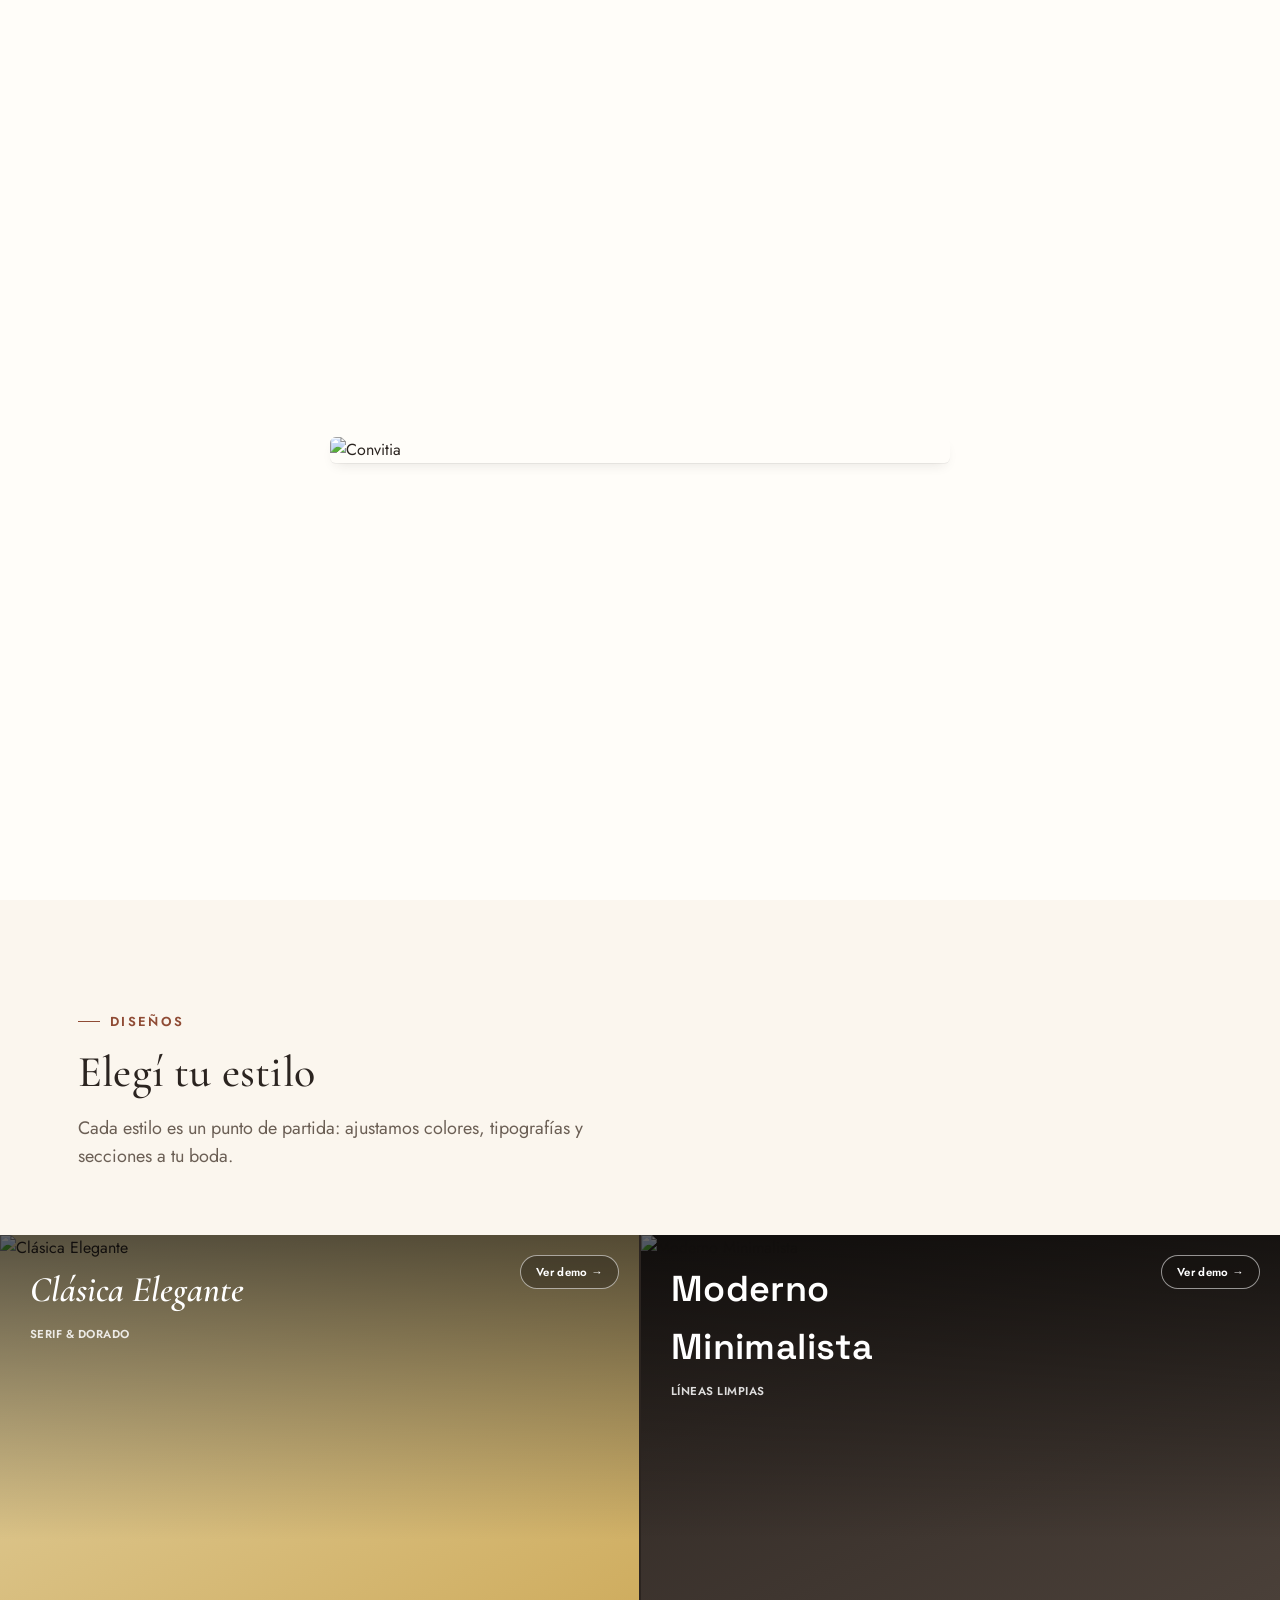
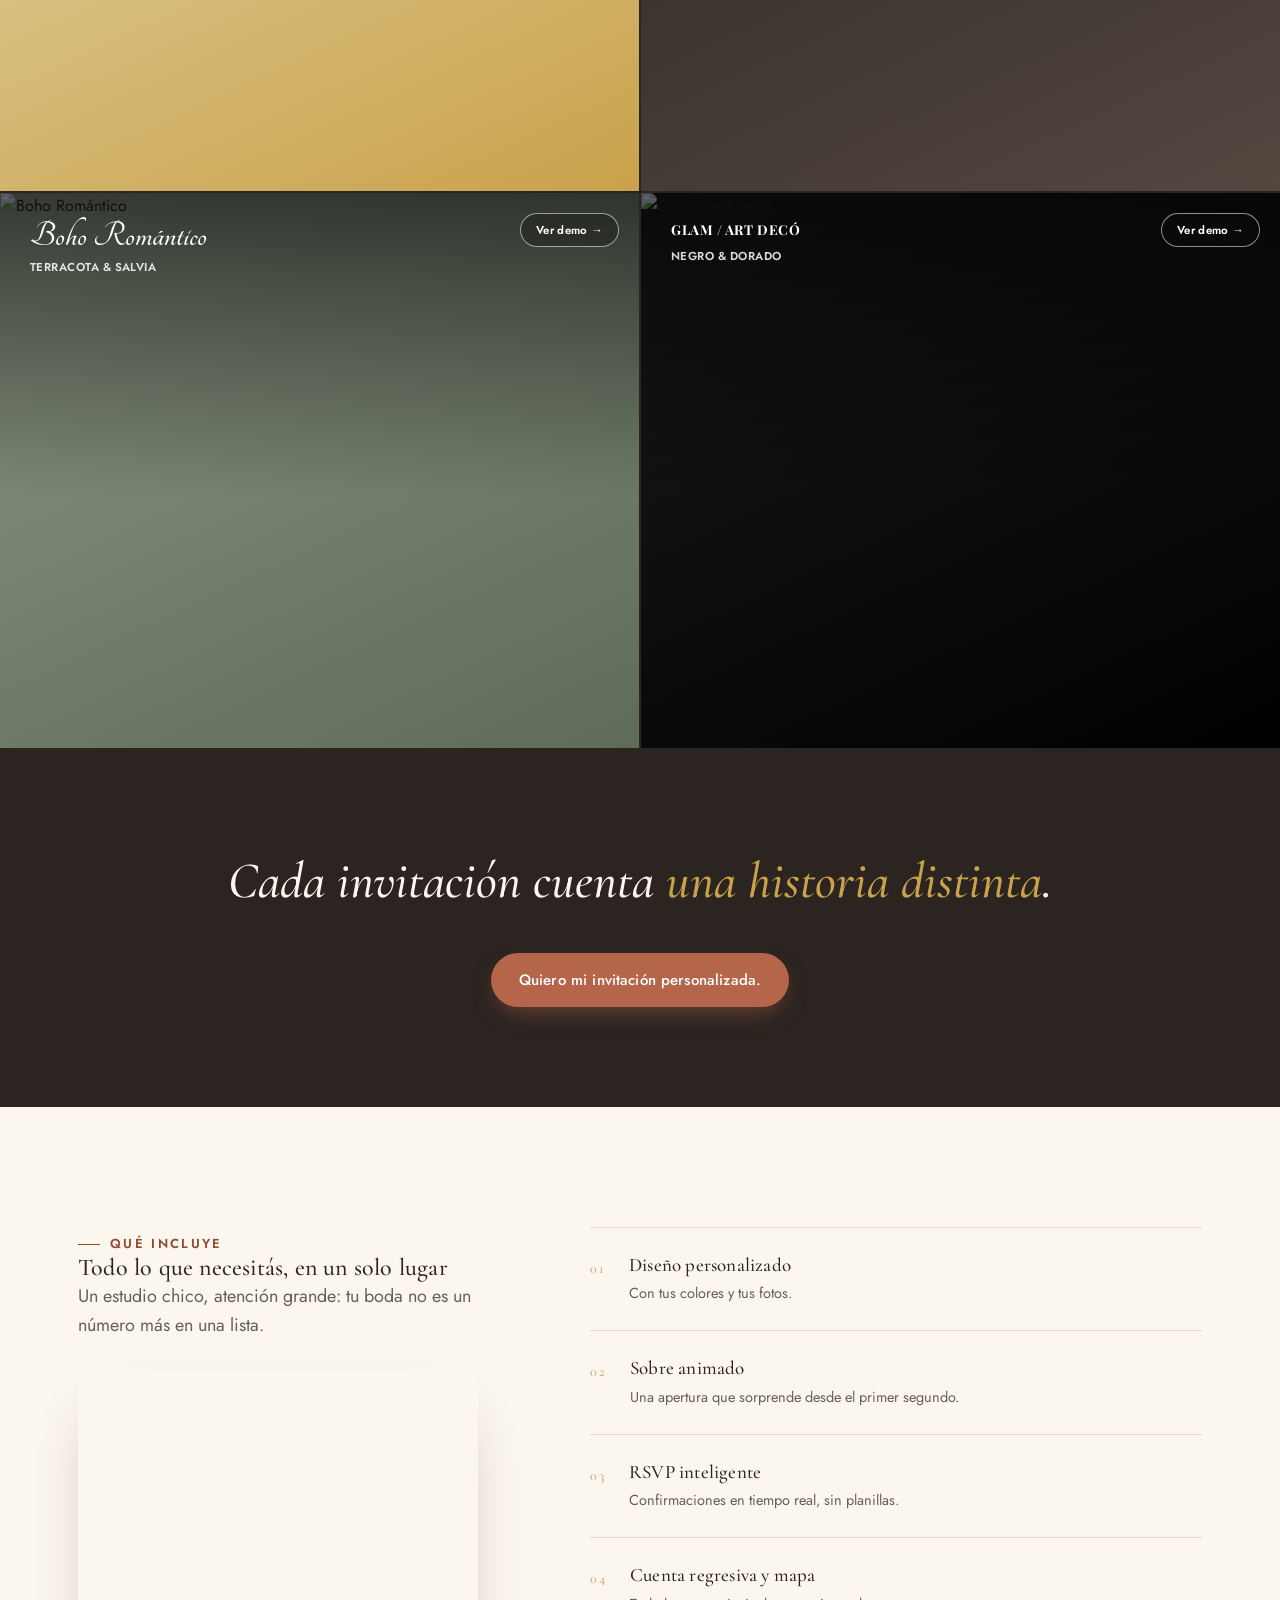
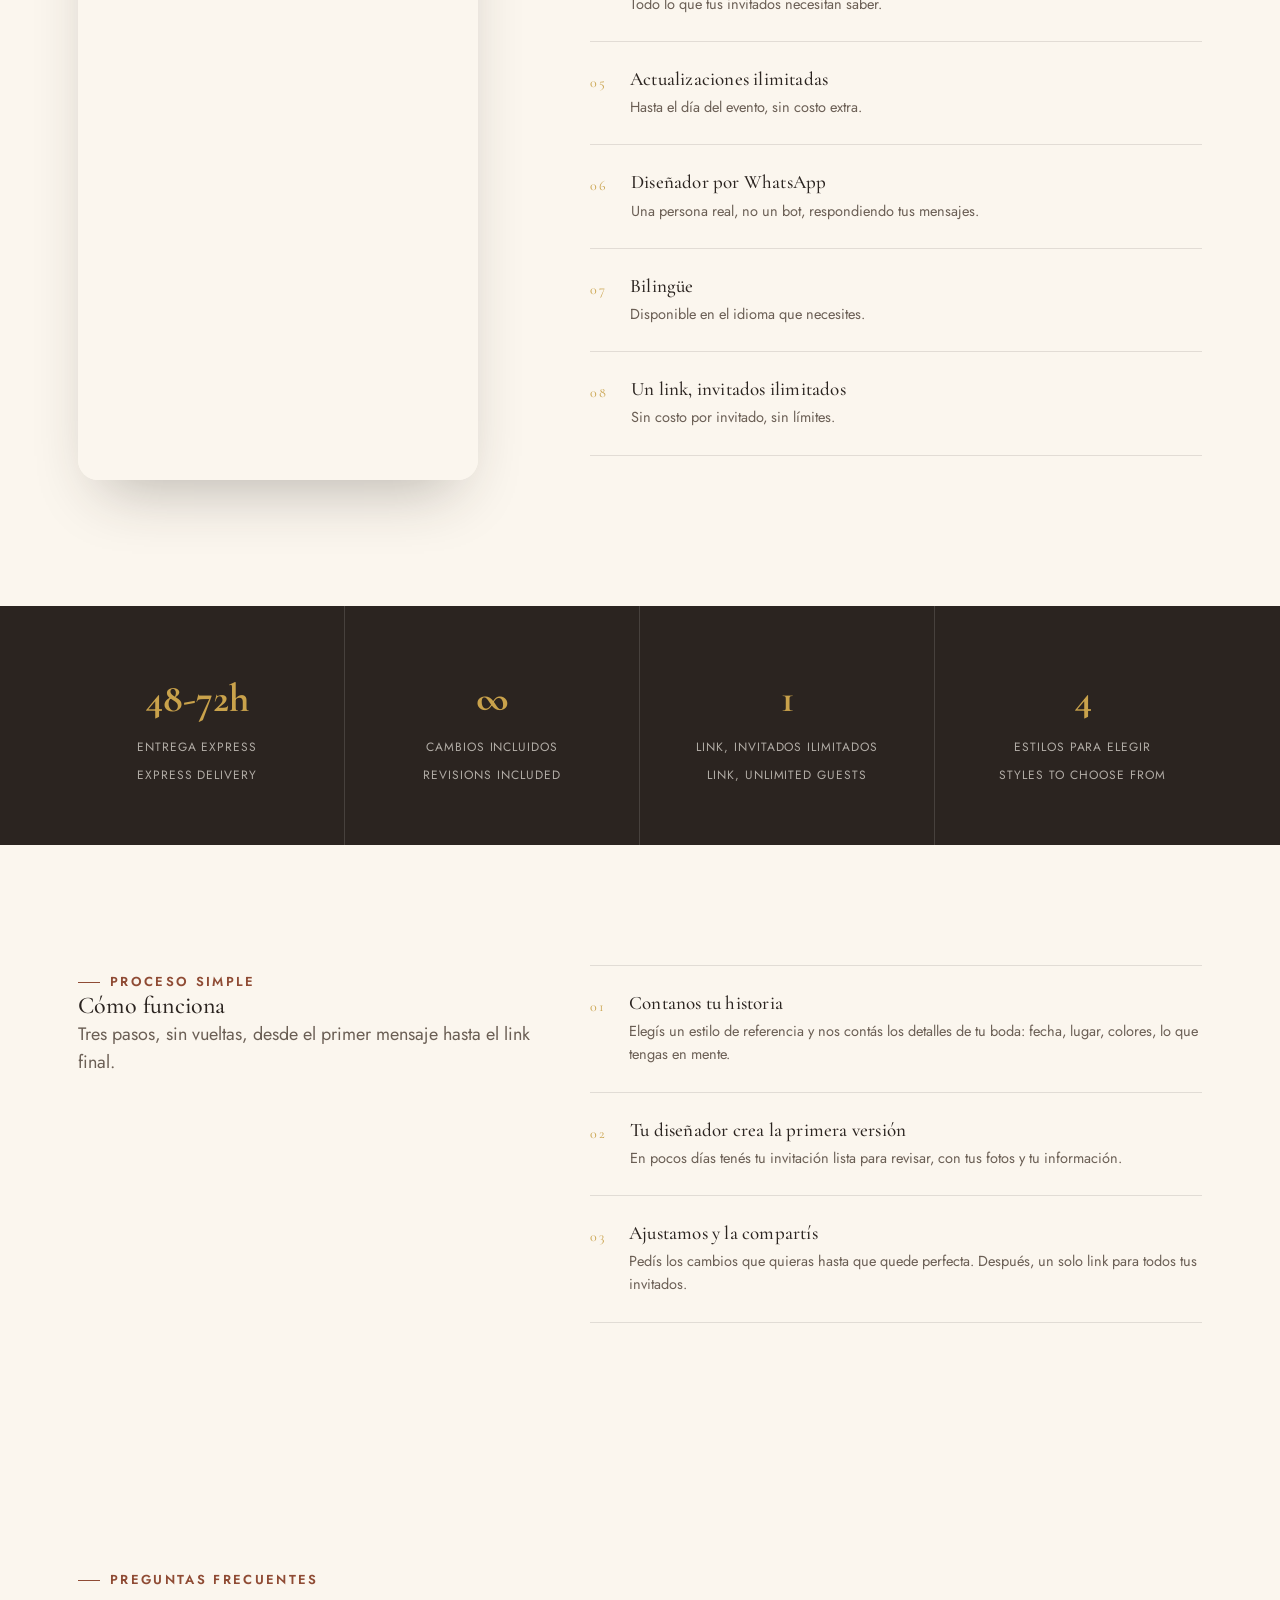
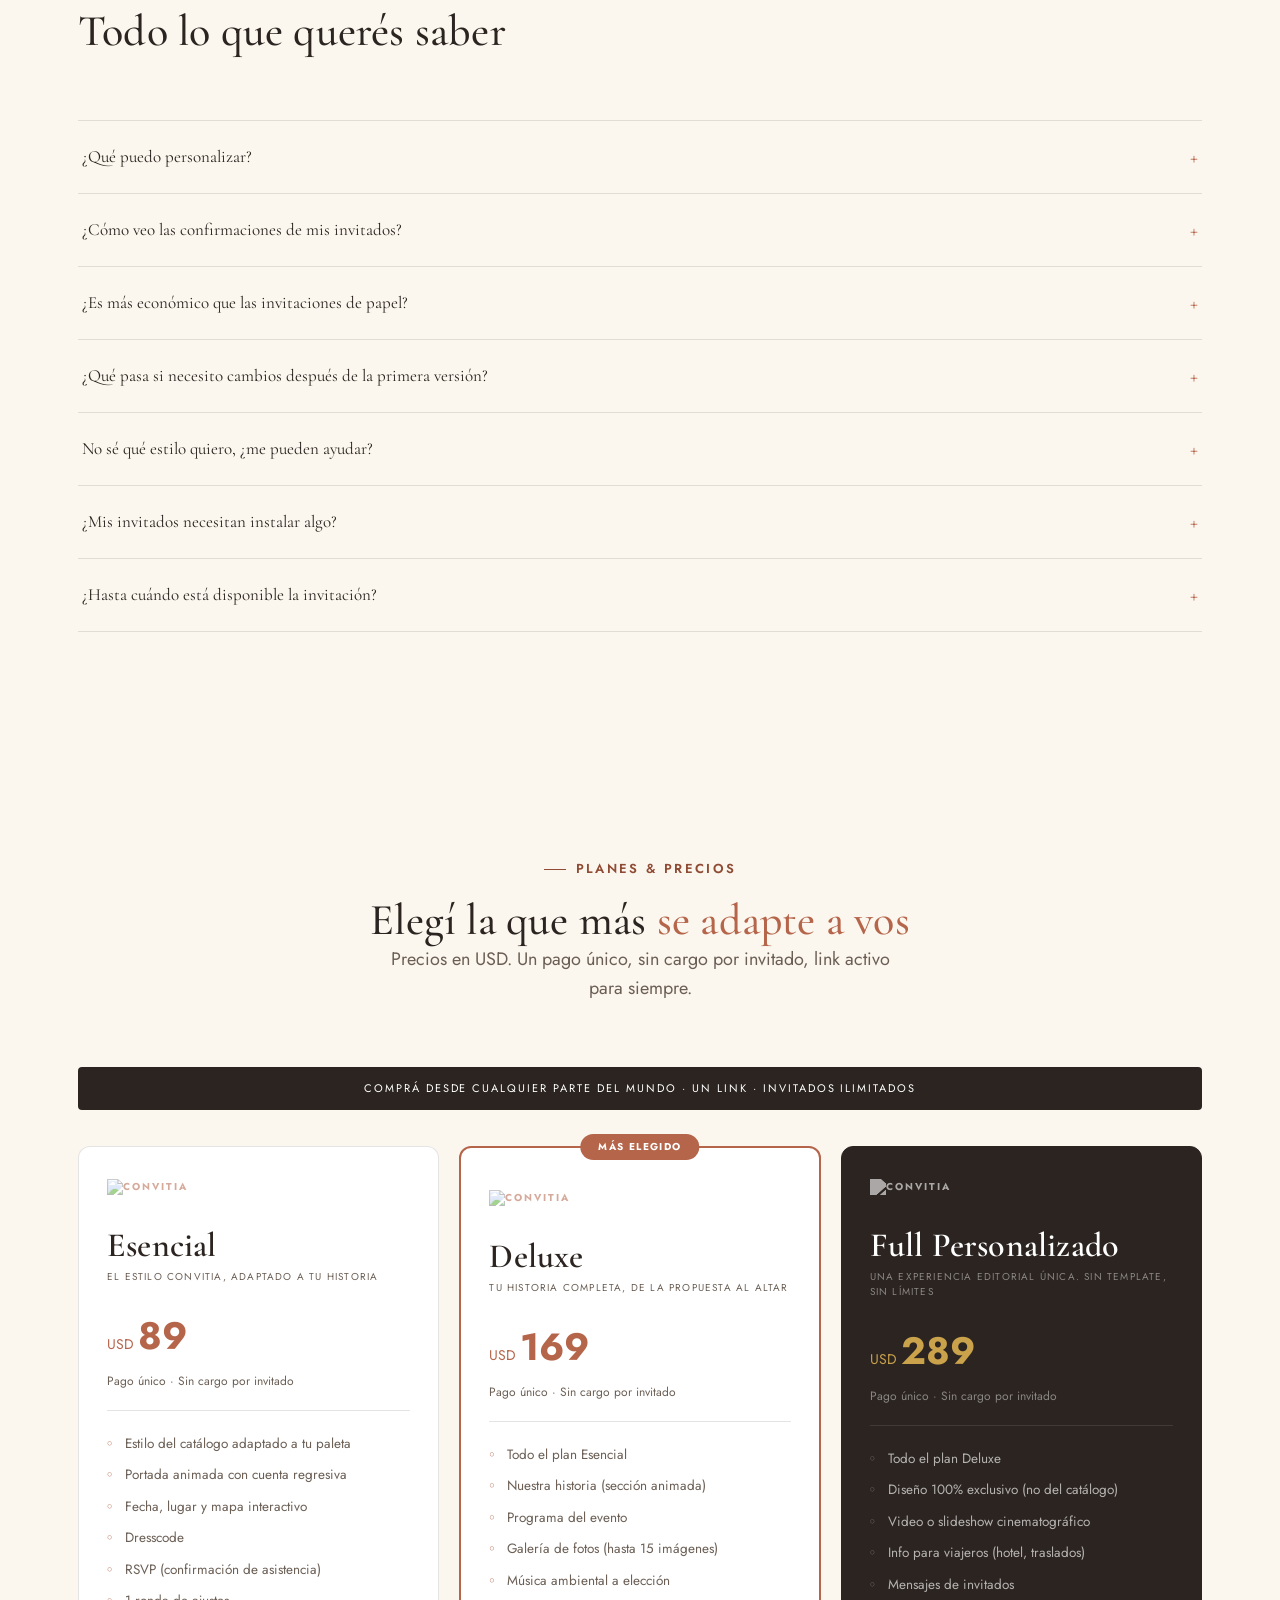
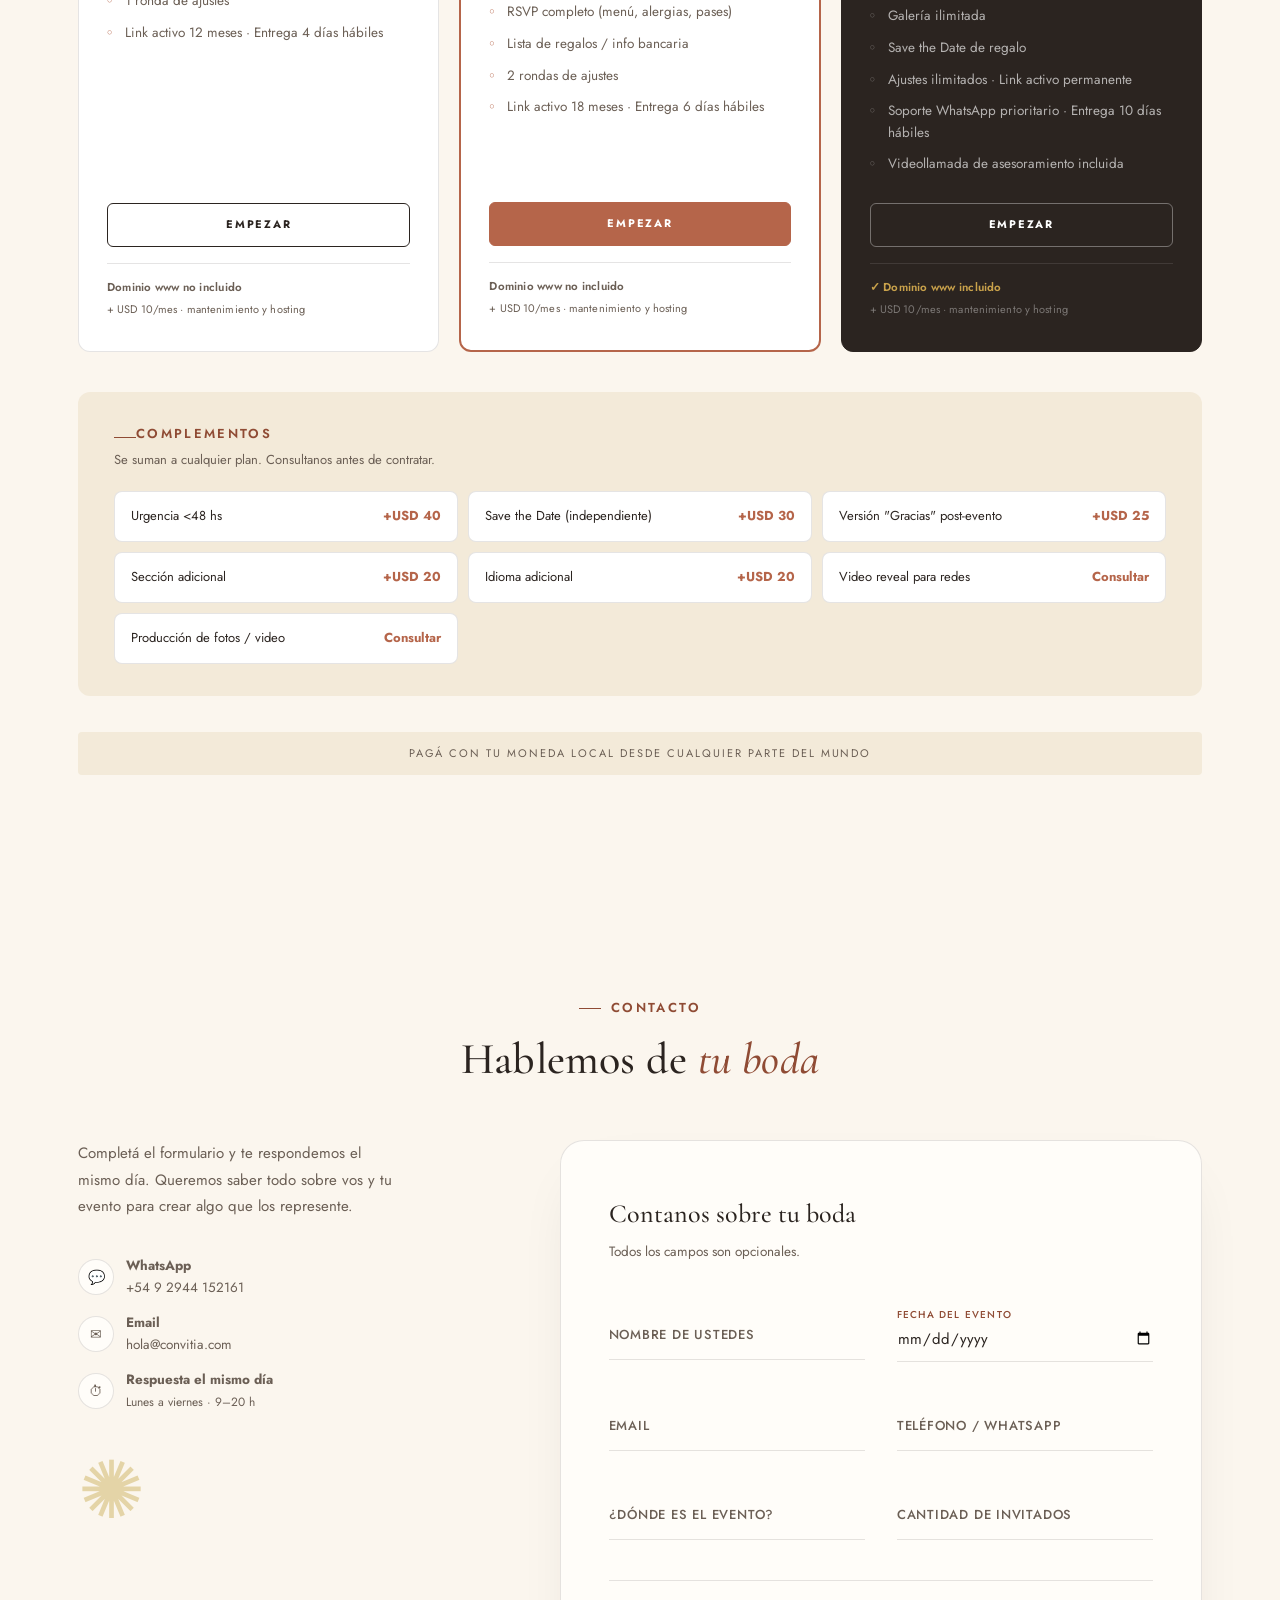
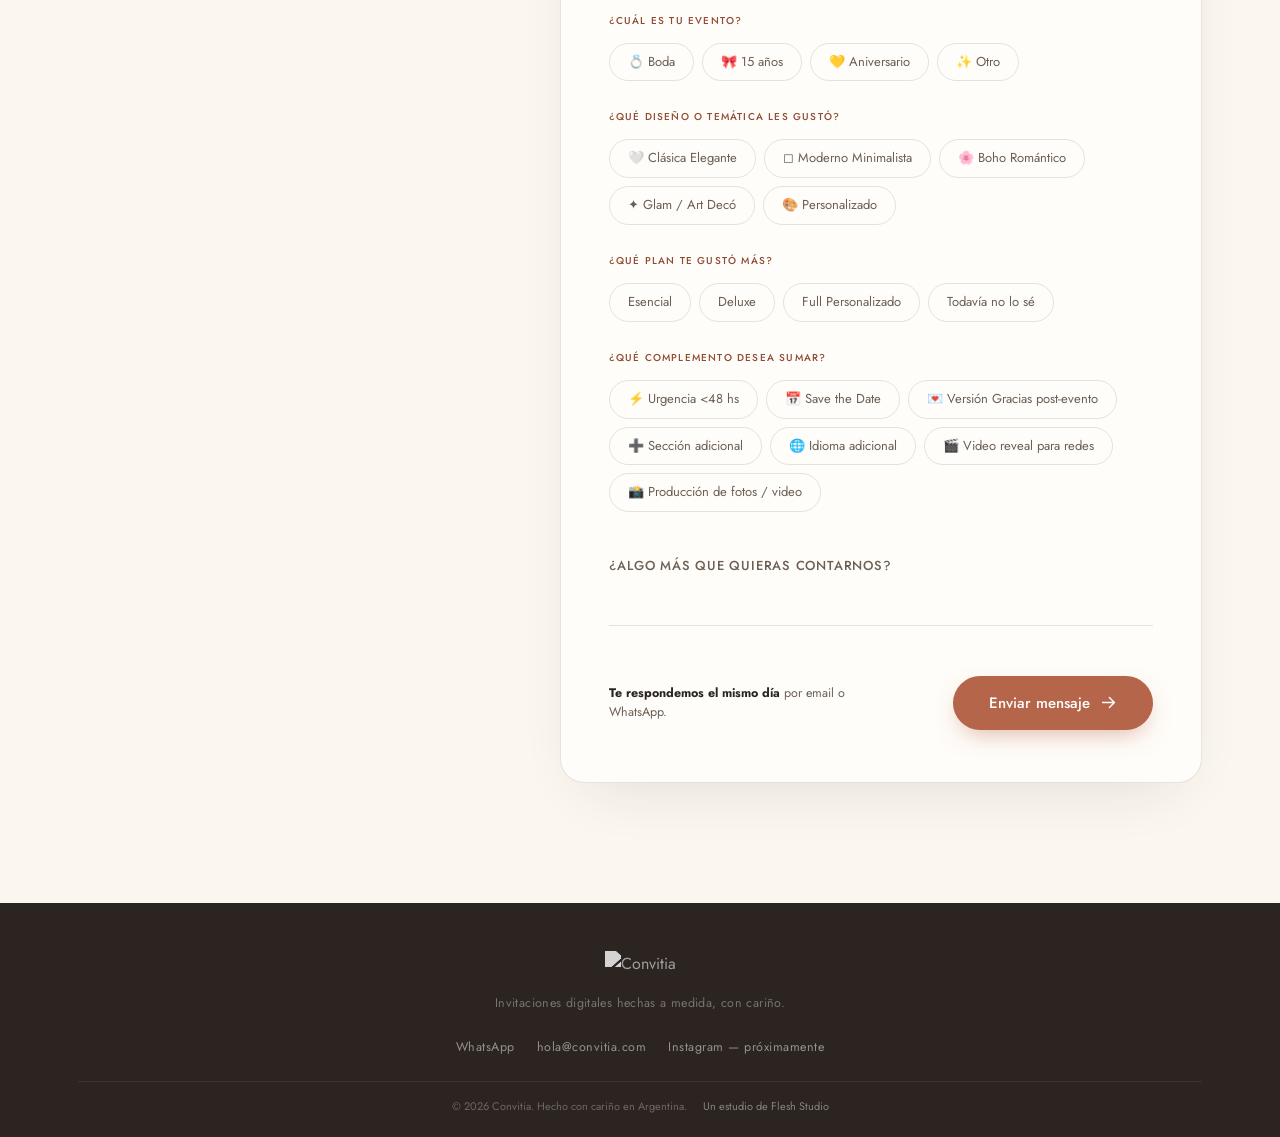
==== commit 3f251834: "Add files via upload" ====
--- a/index.html
+++ b/index.html
@@ -12,7 +12,70 @@
 <link rel="preconnect" href="https://fonts.gstatic.com" crossorigin>
 <link href="https://fonts.googleapis.com/css2?family=Cormorant+Garamond:ital,wght@0,400;0,500;0,600;1,500;1,600&family=Jost:wght@300;400;500;600&family=Space+Grotesk:wght@500;600;700&family=Tangerine:wght@400;700&family=Playfair+Display:wght@700;800&display=swap" rel="stylesheet">
 
-<link rel="stylesheet" href="styles.css?v=20260727f">
+<link rel="stylesheet" href="styles.css?v=20260727g">
+<style>
+/* ==============================
+CONTACTO — FORMULARIO (sección inline home)
+============================== */
+.contact-wrap{padding:80px 0 120px;}
+.contact-grid{display:grid;grid-template-columns:1fr 1.6fr;gap:80px;align-items:start;}
+.contact-info{position:sticky;top:120px;}
+.contact-info-body{font-size:15px;color:var(--ink-soft);line-height:1.75;margin-bottom:36px;max-width:320px;}
+.contact-info-links{display:flex;flex-direction:column;gap:14px;}
+.contact-info-link{display:flex;align-items:center;gap:12px;font-size:13.5px;color:var(--ink-soft);text-decoration:none;transition:color .2s;}
+.contact-info-link:hover{color:var(--terracotta);}
+.contact-info-link-icon{width:36px;height:36px;border-radius:50%;border:1px solid var(--line);display:flex;align-items:center;justify-content:center;font-size:14px;flex-shrink:0;background:var(--paper);transition:border-color .2s,background .2s;}
+.contact-info-link:hover .contact-info-link-icon{border-color:var(--terracotta);background:rgba(181,101,74,.06);}
+.contact-ornament{font-size:80px;color:var(--gold-soft);font-family:var(--font-display);line-height:1;margin-top:40px;user-select:none;}
+.contact-form-card{background:var(--paper);border:1px solid var(--line);border-radius:24px;padding:52px 48px;box-shadow:0 24px 60px -28px rgba(43,36,32,.14);}
+.form-title{font-family:var(--font-display);font-size:26px;font-weight:500;margin-bottom:6px;}
+.form-subtitle{font-size:13.5px;color:var(--ink-soft);margin-bottom:42px;}
+.form-grid{display:grid;grid-template-columns:1fr 1fr;gap:0 32px;}
+.form-group{position:relative;margin-bottom:34px;}
+.form-group.full{grid-column:1/-1;}
+.form-group input,.form-group textarea,.form-group select{width:100%;background:transparent;border:none;border-bottom:1.5px solid var(--line);padding:22px 0 10px;font-family:var(--font-body);font-size:15px;color:var(--ink);outline:none;transition:border-color .3s;border-radius:0;appearance:none;-webkit-appearance:none;}
+.form-group textarea{resize:none;height:90px;line-height:1.6;}
+.form-group input:focus,.form-group textarea:focus{border-bottom-color:var(--terracotta);}
+.form-group input::placeholder,.form-group textarea::placeholder{opacity:0;}
+.form-label{position:absolute;top:20px;left:0;font-family:var(--font-body);font-size:13px;letter-spacing:.06em;text-transform:uppercase;color:var(--ink-soft);font-weight:500;pointer-events:none;transition:top .25s,font-size .25s,color .25s,letter-spacing .25s;}
+.form-group input:focus~.form-label,.form-group input:not(:placeholder-shown)~.form-label,.form-group textarea:focus~.form-label,.form-group textarea:not(:placeholder-shown)~.form-label{top:2px;font-size:10px;letter-spacing:.12em;color:var(--terracotta-d);}
+.form-group input:focus~.form-label{color:var(--terracotta);}
+.form-group input[type="date"]{color-scheme:light;cursor:pointer;}
+.form-group input[type="date"]~.form-label{top:2px;font-size:10px;letter-spacing:.12em;color:var(--terracotta-d);}
+.form-group::after{content:"";position:absolute;bottom:0;left:0;width:0;height:1.5px;background:var(--terracotta);transition:width .35s var(--ease);}
+.form-group:focus-within::after{width:100%;}
+.form-chips-label{font-family:var(--font-body);font-size:10px;letter-spacing:.12em;text-transform:uppercase;color:var(--terracotta-d);font-weight:500;display:block;margin-bottom:14px;padding-top:4px;}
+.form-chips{display:flex;flex-wrap:wrap;gap:8px;}
+.chip-option{position:relative;}
+.chip-option input[type="radio"],.chip-option input[type="checkbox"]{position:absolute;opacity:0;width:0;height:0;}
+.chip-option label{display:inline-block;padding:8px 18px;border:1.5px solid var(--line);border-radius:999px;font-family:var(--font-body);font-size:13px;color:var(--ink-soft);cursor:pointer;transition:border-color .2s,background .2s,color .2s,transform .2s;user-select:none;white-space:nowrap;}
+.chip-option label:hover{border-color:var(--terracotta);color:var(--terracotta);}
+.chip-option input[type="radio"]:checked+label,.chip-option input[type="checkbox"]:checked+label{background:var(--terracotta);border-color:var(--terracotta);color:#fff;transform:translateY(-1px);}
+.form-divider{grid-column:1/-1;height:1px;background:var(--line);margin:6px 0 28px;}
+.form-submit-row{grid-column:1/-1;display:flex;align-items:center;justify-content:space-between;gap:20px;margin-top:8px;flex-wrap:wrap;}
+.form-submit-note{font-size:12.5px;color:var(--ink-soft);line-height:1.5;max-width:260px;}
+.form-submit-note strong{color:var(--ink);}
+.btn-submit{display:inline-flex;align-items:center;gap:10px;padding:16px 36px;border-radius:999px;font-size:15px;font-weight:500;font-family:var(--font-body);background:var(--terracotta);color:#fff;border:none;cursor:pointer;box-shadow:0 10px 24px -8px rgba(181,101,74,.5);transition:transform .3s var(--ease),box-shadow .3s var(--ease),background .25s;white-space:nowrap;}
+.btn-submit:hover{transform:translateY(-2px);box-shadow:0 16px 30px -8px rgba(181,101,74,.6);background:var(--terracotta-d);}
+.btn-submit svg{width:17px;height:17px;}
+.form-success{display:none;text-align:center;padding:60px 20px;}
+.form-success.is-visible{display:flex;flex-direction:column;align-items:center;gap:16px;}
+.form-success-icon{font-size:52px;line-height:1;}
+.form-success h3{font-family:var(--font-display);font-size:28px;font-weight:500;}
+.form-success p{font-size:14.5px;color:var(--ink-soft);max-width:320px;line-height:1.65;}
+@media(max-width:900px){
+  .contact-grid{grid-template-columns:1fr;gap:48px;}
+  .contact-info{position:static;}
+  .contact-ornament{display:none;}
+}
+@media(max-width:680px){
+  .contact-form-card{padding:36px 24px;border-radius:16px;}
+  .form-grid{grid-template-columns:1fr;}
+  .form-group.full{grid-column:1;}
+  .form-submit-row{flex-direction:column;align-items:flex-start;}
+  .btn-submit{width:100%;justify-content:center;}
+}
+</style>
 </head>
 <body>
 
@@ -344,111 +407,6 @@
     </div>
   </section>
 
-  <!-- ===================== DESIGNS — 3D page carousel, drag to spin ===================== -->
-  <section id="diferencia">
-    <div class="container">
-      <div class="section-head center reveal">
-        <span class="eyebrow"><span data-es>Nuestra diferencia</span><span data-en hidden>Our difference</span></span>
-        <h2><span data-es>Lo que nos hace diferentes</span><span data-en hidden>What makes us different</span></h2>
-        <p class="lede"><span data-es>No somos una plantilla más. Mirá nuestros estilos — cada invitación se construye con vos, no para vos.</span><span data-en hidden>We're not just another template. Take a look at our styles — every invitation is built with you, not just for you.</span></p>
-      </div>
-
-      <div class="book-deck reveal">
-        <div class="book-track">
-          <!-- Clásica Elegante -->
-          <a class="book-card style-clasica" href="designs/clasica-elegante.html" target="_blank" rel="noopener" draggable="false">
-            <div class="book-bg" style="background-image:url('assets/portadas/clasica%20elegante.jpeg')"></div>
-            <div class="book-ornament">✺</div>
-            <h3><span data-es>Clásica Elegante</span><span data-en hidden>Classic Elegant</span></h3>
-            <span class="book-tag"><span data-es>Serif &amp; dorado</span><span data-en hidden>Serif &amp; gold</span></span>
-          </a>
-          <!-- Moderno Minimalista -->
-          <a class="book-card style-moderna" href="designs/moderna-minimal.html" target="_blank" rel="noopener" draggable="false">
-            <div class="book-bg" style="background-image:url('assets/portadas/Moderno%20Minimalista.jpeg')"></div>
-            <div class="book-ornament">／</div>
-            <h3><span data-es>Moderna Minimal</span><span data-en hidden>Modern Minimal</span></h3>
-            <span class="book-tag"><span data-es>Líneas limpias</span><span data-en hidden>Clean lines</span></span>
-          </a>
-          <a class="book-card style-moderna" href="designs/moderna-minimal.html" target="_blank" rel="noopener" draggable="false">
-            <div class="book-bg" style="background-image:url('assets/portadas/moderno%20minimalista/Wedding_invitation_digital_cover_2K_202607262350.jpeg')"></div>
-            <div class="book-ornament">／</div>
-            <h3><span data-es>Moderna Minimal</span><span data-en hidden>Modern Minimal</span></h3>
-            <span class="book-tag"><span data-es>Líneas limpias</span><span data-en hidden>Clean lines</span></span>
-          </a>
-          <a class="book-card style-moderna" href="designs/moderna-minimal.html" target="_blank" rel="noopener" draggable="false">
-            <div class="book-bg" style="background-image:url('assets/portadas/moderno%20minimalista/Wedding_invitation_digital_cover_2K_202607262351.jpeg')"></div>
-            <div class="book-ornament">／</div>
-            <h3><span data-es>Moderna Minimal</span><span data-en hidden>Modern Minimal</span></h3>
-            <span class="book-tag"><span data-es>Líneas limpias</span><span data-en hidden>Clean lines</span></span>
-          </a>
-          <a class="book-card style-moderna" href="designs/moderna-minimal.html" target="_blank" rel="noopener" draggable="false">
-            <div class="book-bg" style="background-image:url('assets/portadas/moderno%20minimalista/Wedding_invitation_digital_cover_2K_202607262351%20%281%29.jpeg')"></div>
-            <div class="book-ornament">／</div>
-            <h3><span data-es>Moderna Minimal</span><span data-en hidden>Modern Minimal</span></h3>
-            <span class="book-tag"><span data-es>Líneas limpias</span><span data-en hidden>Clean lines</span></span>
-          </a>
-          <!-- Boho Romántico -->
-          <a class="book-card style-boho" href="designs/boho-romantico.html" target="_blank" rel="noopener" draggable="false">
-            <div class="book-bg" style="background-image:url('assets/portadas/Boho%20Rom%C3%A1ntico.jpeg')"></div>
-            <div class="book-ornament">❀</div>
-            <h3><span data-es>Boho Romántico</span><span data-en hidden>Boho Romantic</span></h3>
-            <span class="book-tag"><span data-es>Terracota &amp; salvia</span><span data-en hidden>Terracotta &amp; sage</span></span>
-          </a>
-          <a class="book-card style-boho" href="designs/boho-romantico.html" target="_blank" rel="noopener" draggable="false">
-            <div class="book-bg" style="background-image:url('assets/portadas/boho%20romantico/Wedding_invitation_digital_cover_2K_202607262352.jpeg')"></div>
-            <div class="book-ornament">❀</div>
-            <h3><span data-es>Boho Romántico</span><span data-en hidden>Boho Romantic</span></h3>
-            <span class="book-tag"><span data-es>Terracota &amp; salvia</span><span data-en hidden>Terracotta &amp; sage</span></span>
-          </a>
-          <a class="book-card style-boho" href="designs/boho-romantico.html" target="_blank" rel="noopener" draggable="false">
-            <div class="book-bg" style="background-image:url('assets/portadas/boho%20romantico/Wedding_invitation_digital_cover_2K_202607262353.jpeg')"></div>
-            <div class="book-ornament">❀</div>
-            <h3><span data-es>Boho Romántico</span><span data-en hidden>Boho Romantic</span></h3>
-            <span class="book-tag"><span data-es>Terracota &amp; salvia</span><span data-en hidden>Terracotta &amp; sage</span></span>
-          </a>
-          <a class="book-card style-boho" href="designs/boho-romantico.html" target="_blank" rel="noopener" draggable="false">
-            <div class="book-bg" style="background-image:url('assets/portadas/boho%20romantico/Wedding_invitation_cover_Luna_Paz_202607262323.jpeg')"></div>
-            <div class="book-ornament">❀</div>
-            <h3><span data-es>Boho Romántico</span><span data-en hidden>Boho Romantic</span></h3>
-            <span class="book-tag"><span data-es>Terracota &amp; salvia</span><span data-en hidden>Terracotta &amp; sage</span></span>
-          </a>
-          <a class="book-card style-boho" href="designs/boho-romantico.html" target="_blank" rel="noopener" draggable="false">
-            <div class="book-bg" style="background-image:url('assets/portadas/boho%20romantico/Wedding_invitation_Sof%C3%ADa_Mateo_2K_202607262323.jpeg')"></div>
-            <div class="book-ornament">❀</div>
-            <h3><span data-es>Boho Romántico</span><span data-en hidden>Boho Romantic</span></h3>
-            <span class="book-tag"><span data-es>Terracota &amp; salvia</span><span data-en hidden>Terracotta &amp; sage</span></span>
-          </a>
-          <!-- Glam / Art Decó -->
-          <a class="book-card style-glam" href="designs/glam-art-deco.html" target="_blank" rel="noopener" draggable="false">
-            <div class="book-bg" style="background-image:url('assets/portadas/Glam%20-%20Art%20Dec%C3%B3.jpeg')"></div>
-            <div class="book-ornament">◈</div>
-            <h3><span data-es>Glam · Art Decó</span><span data-en hidden>Glam · Art Deco</span></h3>
-            <span class="book-tag"><span data-es>Negro &amp; dorado</span><span data-en hidden>Black &amp; gold</span></span>
-          </a>
-          <a class="book-card style-glam" href="designs/glam-art-deco.html" target="_blank" rel="noopener" draggable="false">
-            <div class="book-bg" style="background-image:url('assets/portadas/glam%20-%20art%20deco/Wedding_invitation_digital_cover_2K_202607270006.jpeg')"></div>
-            <div class="book-ornament">◈</div>
-            <h3><span data-es>Glam · Art Decó</span><span data-en hidden>Glam · Art Deco</span></h3>
-            <span class="book-tag"><span data-es>Negro &amp; dorado</span><span data-en hidden>Black &amp; gold</span></span>
-          </a>
-          <a class="book-card style-glam" href="designs/glam-art-deco.html" target="_blank" rel="noopener" draggable="false">
-            <div class="book-bg" style="background-image:url('assets/portadas/glam%20-%20art%20deco/Wedding_invitation_digital_cover_2K_202607270006%20%281%29.jpeg')"></div>
-            <div class="book-ornament">◈</div>
-            <h3><span data-es>Glam · Art Decó</span><span data-en hidden>Glam · Art Deco</span></h3>
-            <span class="book-tag"><span data-es>Negro &amp; dorado</span><span data-en hidden>Black &amp; gold</span></span>
-          </a>
-          <a class="book-card style-glam" href="designs/glam-art-deco.html" target="_blank" rel="noopener" draggable="false">
-            <div class="book-bg" style="background-image:url('assets/portadas/glam%20-%20art%20deco/Wedding_invitation_digital_cover_2K_202607270006%20%282%29.jpeg')"></div>
-            <div class="book-ornament">◈</div>
-            <h3><span data-es>Glam · Art Decó</span><span data-en hidden>Glam · Art Deco</span></h3>
-            <span class="book-tag"><span data-es>Negro &amp; dorado</span><span data-en hidden>Black &amp; gold</span></span>
-          </a>
-        </div>
-      </div>
-      <p class="book-hint reveal"><span data-es>Arrastrá para girar y ver los estilos ↔</span><span data-en hidden>Drag to spin through the styles ↔</span></p>
-    </div>
-  </section>
-
   <!-- ===================== FAQ ===================== -->
   <section id="preguntas">
     <div class="container">
@@ -619,6 +577,164 @@
     </div>
   </section>
 
+  <!-- ===================== CONTACTO — inline ===================== -->
+  <section id="contacto-home" class="contact-wrap">
+    <div class="container">
+      <div class="section-head center reveal" style="margin-bottom:56px;">
+        <span class="eyebrow"><span data-es>Contacto</span><span data-en hidden>Contact</span></span>
+        <h2><span data-es>Hablemos de <em style="font-style:italic;color:var(--terracotta-d);">tu boda</em></span><span data-en hidden>Let's talk about <em style="font-style:italic;color:var(--terracotta-d);">your wedding</em></span></h2>
+      </div>
+      <div class="contact-grid">
+
+        <!-- Info lateral -->
+        <aside class="contact-info reveal">
+          <p class="contact-info-body">
+            <span data-es>Completá el formulario y te respondemos el mismo día. Queremos saber todo sobre vos y tu evento para crear algo que los represente.</span>
+            <span data-en hidden>Fill out the form and we'll reply the same day. We want to know everything about you and your event to create something that truly represents you.</span>
+          </p>
+          <div class="contact-info-links">
+            <a class="contact-info-link" href="https://wa.me/5492944152161" target="_blank" rel="noopener">
+              <span class="contact-info-link-icon">💬</span>
+              <span><strong>WhatsApp</strong><br>+54 9 2944 152161</span>
+            </a>
+            <a class="contact-info-link" href="mailto:hola@convitia.com">
+              <span class="contact-info-link-icon">✉</span>
+              <span><strong>Email</strong><br>hola@convitia.com</span>
+            </a>
+            <div class="contact-info-link">
+              <span class="contact-info-link-icon">⏱</span>
+              <span>
+                <strong><span data-es>Respuesta el mismo día</span><span data-en hidden>Same-day response</span></strong><br>
+                <span data-es style="font-size:12px;">Lunes a viernes · 9–20 h</span>
+                <span data-en hidden style="font-size:12px;">Monday–Friday · 9 am–8 pm</span>
+              </span>
+            </div>
+          </div>
+          <div class="contact-ornament" aria-hidden="true">✺</div>
+        </aside>
+
+        <!-- Formulario -->
+        <div class="contact-form-card reveal" style="transition-delay:.12s">
+          <p class="form-title"><span data-es>Contanos sobre tu boda</span><span data-en hidden>Tell us about your wedding</span></p>
+          <p class="form-subtitle"><span data-es>Todos los campos son opcionales.</span><span data-en hidden>All fields are optional.</span></p>
+
+          <form id="contactFormMain" novalidate>
+            <div class="form-grid">
+
+              <div class="form-group">
+                <input type="text" id="m_nombre" name="nombre" placeholder=" " autocomplete="name">
+                <label class="form-label" for="m_nombre"><span data-es>Nombre de ustedes</span><span data-en hidden>Your names</span></label>
+              </div>
+
+              <div class="form-group">
+                <input type="date" id="m_fecha" name="fecha">
+                <label class="form-label" for="m_fecha"><span data-es>Fecha del evento</span><span data-en hidden>Event date</span></label>
+              </div>
+
+              <div class="form-group">
+                <input type="email" id="m_email" name="email" placeholder=" " autocomplete="email">
+                <label class="form-label" for="m_email">Email</label>
+              </div>
+
+              <div class="form-group">
+                <input type="tel" id="m_telefono" name="telefono" placeholder=" " autocomplete="tel">
+                <label class="form-label" for="m_telefono"><span data-es>Teléfono / WhatsApp</span><span data-en hidden>Phone / WhatsApp</span></label>
+              </div>
+
+              <div class="form-group">
+                <input type="text" id="m_lugar" name="lugar" placeholder=" ">
+                <label class="form-label" for="m_lugar"><span data-es>¿Dónde es el evento?</span><span data-en hidden>Where is the event?</span></label>
+              </div>
+
+              <div class="form-group">
+                <input type="text" id="m_invitados" name="invitados" placeholder=" " inputmode="numeric">
+                <label class="form-label" for="m_invitados"><span data-es>Cantidad de invitados</span><span data-en hidden>Number of guests</span></label>
+              </div>
+
+              <div class="form-divider"></div>
+
+              <div class="form-group full" style="margin-bottom:24px;">
+                <span class="form-chips-label"><span data-es>¿Cuál es tu evento?</span><span data-en hidden>What's your event?</span></span>
+                <div class="form-chips" role="radiogroup" aria-label="Tipo de evento">
+                  <div class="chip-option"><input type="radio" name="m_tipo_evento" id="m_ev_boda" value="Boda"><label for="m_ev_boda"><span data-es>💍 Boda</span><span data-en hidden>💍 Wedding</span></label></div>
+                  <div class="chip-option"><input type="radio" name="m_tipo_evento" id="m_ev_15" value="15 años"><label for="m_ev_15"><span data-es>🎀 15 años</span><span data-en hidden>🎀 Quinceañera</span></label></div>
+                  <div class="chip-option"><input type="radio" name="m_tipo_evento" id="m_ev_aniversario" value="Aniversario"><label for="m_ev_aniversario"><span data-es>💛 Aniversario</span><span data-en hidden>💛 Anniversary</span></label></div>
+                  <div class="chip-option"><input type="radio" name="m_tipo_evento" id="m_ev_otro" value="Otro evento"><label for="m_ev_otro"><span data-es>✨ Otro</span><span data-en hidden>✨ Other</span></label></div>
+                </div>
+              </div>
+
+              <div class="form-group full" style="margin-bottom:24px;">
+                <span class="form-chips-label"><span data-es>¿Qué diseño o temática les gustó?</span><span data-en hidden>Which design or theme caught your eye?</span></span>
+                <div class="form-chips" role="radiogroup" aria-label="Diseño">
+                  <div class="chip-option"><input type="radio" name="m_diseno" id="m_ds_clasica" value="Clásica Elegante"><label for="m_ds_clasica"><span data-es>🤍 Clásica Elegante</span><span data-en hidden>🤍 Classic Elegant</span></label></div>
+                  <div class="chip-option"><input type="radio" name="m_diseno" id="m_ds_moderno" value="Moderno Minimalista"><label for="m_ds_moderno"><span data-es>◻ Moderno Minimalista</span><span data-en hidden>◻ Modern Minimalist</span></label></div>
+                  <div class="chip-option"><input type="radio" name="m_diseno" id="m_ds_boho" value="Boho Romántico"><label for="m_ds_boho"><span data-es>🌸 Boho Romántico</span><span data-en hidden>🌸 Boho Romantic</span></label></div>
+                  <div class="chip-option"><input type="radio" name="m_diseno" id="m_ds_glam" value="Glam / Art Decó"><label for="m_ds_glam"><span data-es>✦ Glam / Art Decó</span><span data-en hidden>✦ Glam / Art Deco</span></label></div>
+                  <div class="chip-option"><input type="radio" name="m_diseno" id="m_ds_propio" value="Personalizado"><label for="m_ds_propio"><span data-es>🎨 Personalizado</span><span data-en hidden>🎨 Custom</span></label></div>
+                </div>
+              </div>
+
+              <div class="form-group full" style="margin-bottom:24px;">
+                <span class="form-chips-label"><span data-es>¿Qué plan te gustó más?</span><span data-en hidden>Which plan caught your eye?</span></span>
+                <div class="form-chips" role="radiogroup" aria-label="Plan preferido">
+                  <div class="chip-option"><input type="radio" name="m_plan_elegido" id="m_pl_esencial" value="Esencial"><label for="m_pl_esencial">Esencial</label></div>
+                  <div class="chip-option"><input type="radio" name="m_plan_elegido" id="m_pl_deluxe" value="Deluxe"><label for="m_pl_deluxe">Deluxe</label></div>
+                  <div class="chip-option"><input type="radio" name="m_plan_elegido" id="m_pl_full" value="Full Personalizado"><label for="m_pl_full">Full Personalizado</label></div>
+                  <div class="chip-option"><input type="radio" name="m_plan_elegido" id="m_pl_nodecidido" value="Todavía no lo sé"><label for="m_pl_nodecidido"><span data-es>Todavía no lo sé</span><span data-en hidden>Not sure yet</span></label></div>
+                </div>
+              </div>
+
+              <div class="form-group full" style="margin-bottom:24px;">
+                <span class="form-chips-label"><span data-es>¿Qué complemento desea sumar?</span><span data-en hidden>Which add-on would you like?</span></span>
+                <div class="form-chips" role="group" aria-label="Complementos">
+                  <div class="chip-option"><input type="checkbox" name="m_complemento" id="m_comp_urgencia" value="Urgencia <48 hs"><label for="m_comp_urgencia"><span data-es>⚡ Urgencia &lt;48 hs</span><span data-en hidden>⚡ Rush &lt;48 h</span></label></div>
+                  <div class="chip-option"><input type="checkbox" name="m_complemento" id="m_comp_std" value="Save the Date"><label for="m_comp_std">📅 Save the Date</label></div>
+                  <div class="chip-option"><input type="checkbox" name="m_complemento" id="m_comp_gracias" value="Versión Gracias post-evento"><label for="m_comp_gracias"><span data-es>💌 Versión Gracias post-evento</span><span data-en hidden>💌 Thank you post-event</span></label></div>
+                  <div class="chip-option"><input type="checkbox" name="m_complemento" id="m_comp_seccion" value="Sección adicional"><label for="m_comp_seccion"><span data-es>➕ Sección adicional</span><span data-en hidden>➕ Additional section</span></label></div>
+                  <div class="chip-option"><input type="checkbox" name="m_complemento" id="m_comp_idioma" value="Idioma adicional"><label for="m_comp_idioma"><span data-es>🌐 Idioma adicional</span><span data-en hidden>🌐 Additional language</span></label></div>
+                  <div class="chip-option"><input type="checkbox" name="m_complemento" id="m_comp_video" value="Video reveal para redes"><label for="m_comp_video"><span data-es>🎬 Video reveal para redes</span><span data-en hidden>🎬 Social media reveal video</span></label></div>
+                  <div class="chip-option"><input type="checkbox" name="m_complemento" id="m_comp_fotovideo" value="Producción de fotos / video"><label for="m_comp_fotovideo"><span data-es>📸 Producción de fotos / video</span><span data-en hidden>📸 Photo &amp; video production</span></label></div>
+                </div>
+              </div>
+
+              <div class="form-group full">
+                <textarea id="m_mensaje" name="mensaje" placeholder=" "></textarea>
+                <label class="form-label" for="m_mensaje"><span data-es>¿Algo más que quieras contarnos?</span><span data-en hidden>Anything else you'd like to share?</span></label>
+              </div>
+
+              <div class="form-submit-row">
+                <p class="form-submit-note">
+                  <span data-es><strong>Te respondemos el mismo día</strong> por email o WhatsApp.</span>
+                  <span data-en hidden><strong>We reply the same day</strong> by email or WhatsApp.</span>
+                </p>
+                <button type="submit" class="btn-submit">
+                  <span data-es>Enviar mensaje</span><span data-en hidden>Send message</span>
+                  <svg viewBox="0 0 20 20" fill="none" xmlns="http://www.w3.org/2000/svg" aria-hidden="true">
+                    <path d="M3 10h14M11 4l6 6-6 6" stroke="currentColor" stroke-width="1.6" stroke-linecap="round" stroke-linejoin="round"/>
+                  </svg>
+                </button>
+              </div>
+
+            </div>
+          </form>
+
+          <div class="form-success" id="formSuccessMain">
+            <div class="form-success-icon">💌</div>
+            <h3><span data-es>¡Mensaje enviado!</span><span data-en hidden>Message sent!</span></h3>
+            <p>
+              <span data-es>Gracias por escribirnos — te contactamos en el día.</span>
+              <span data-en hidden>Thanks for reaching out — we'll be in touch today.</span>
+            </p>
+            <a class="btn btn-primary" style="margin-top:16px;" href="https://wa.me/5492944152161" target="_blank" rel="noopener">
+              <span data-es>También podés escribirnos por WhatsApp</span><span data-en hidden>You can also message us on WhatsApp</span>
+            </a>
+          </div>
+        </div>
+
+      </div>
+    </div>
+  </section>
+
 </main>
 
 <footer>
@@ -640,5 +756,40 @@
 </footer>
 
 <script src="main.js?v=20260629d" defer></script>
+<script>
+document.getElementById('contactFormMain').addEventListener('submit', function(e) {
+  e.preventDefault();
+  const get = id => (document.getElementById(id)?.value || '').trim();
+  const getRadio = name => { const el = document.querySelector(`input[name="${name}"]:checked`); return el ? el.value : ''; };
+  const nombre = get('m_nombre');
+  const email = get('m_email');
+  const telefono = get('m_telefono');
+  const lugar = get('m_lugar');
+  const invitados = get('m_invitados');
+  const mensaje = get('m_mensaje');
+  const fechaRaw = get('m_fecha');
+  const fecha = fechaRaw ? fechaRaw.split('-').reverse().join('/') : '';
+  const tipoEvento = getRadio('m_tipo_evento');
+  const diseno = getRadio('m_diseno');
+  const planElegido = getRadio('m_plan_elegido');
+  const complementos = Array.from(document.querySelectorAll('input[name="m_complemento"]:checked')).map(el=>el.value).join(', ');
+  const lines = ['Hola! Les escribo desde el formulario de su sitio web. Aquí mis datos:'];
+  if (nombre) lines.push(`👫 Nombres: ${nombre}`);
+  if (tipoEvento) lines.push(`🎉 Evento: ${tipoEvento}`);
+  if (fecha) lines.push(`📅 Fecha: ${fecha}`);
+  if (lugar) lines.push(`📍 Lugar: ${lugar}`);
+  if (invitados) lines.push(`👥 Invitados: ${invitados}`);
+  if (diseno) lines.push(`🎨 Estilo elegido: ${diseno}`);
+  if (planElegido) lines.push(`💎 Plan elegido: ${planElegido}`);
+  if (complementos) lines.push(`➕ Complementos: ${complementos}`);
+  if (email) lines.push(`✉ Email: ${email}`);
+  if (telefono) lines.push(`📞 Teléfono: ${telefono}`);
+  if (mensaje) lines.push(`💬 Mensaje: ${mensaje}`);
+  const waUrl = `https://wa.me/5492944152161?text=${encodeURIComponent(lines.join('\n'))}`;
+  document.getElementById('contactFormMain').style.display = 'none';
+  document.getElementById('formSuccessMain').classList.add('is-visible');
+  setTimeout(() => { window.open(waUrl, '_blank', 'noopener'); }, 600);
+});
+</script>
 </body>
 </html>
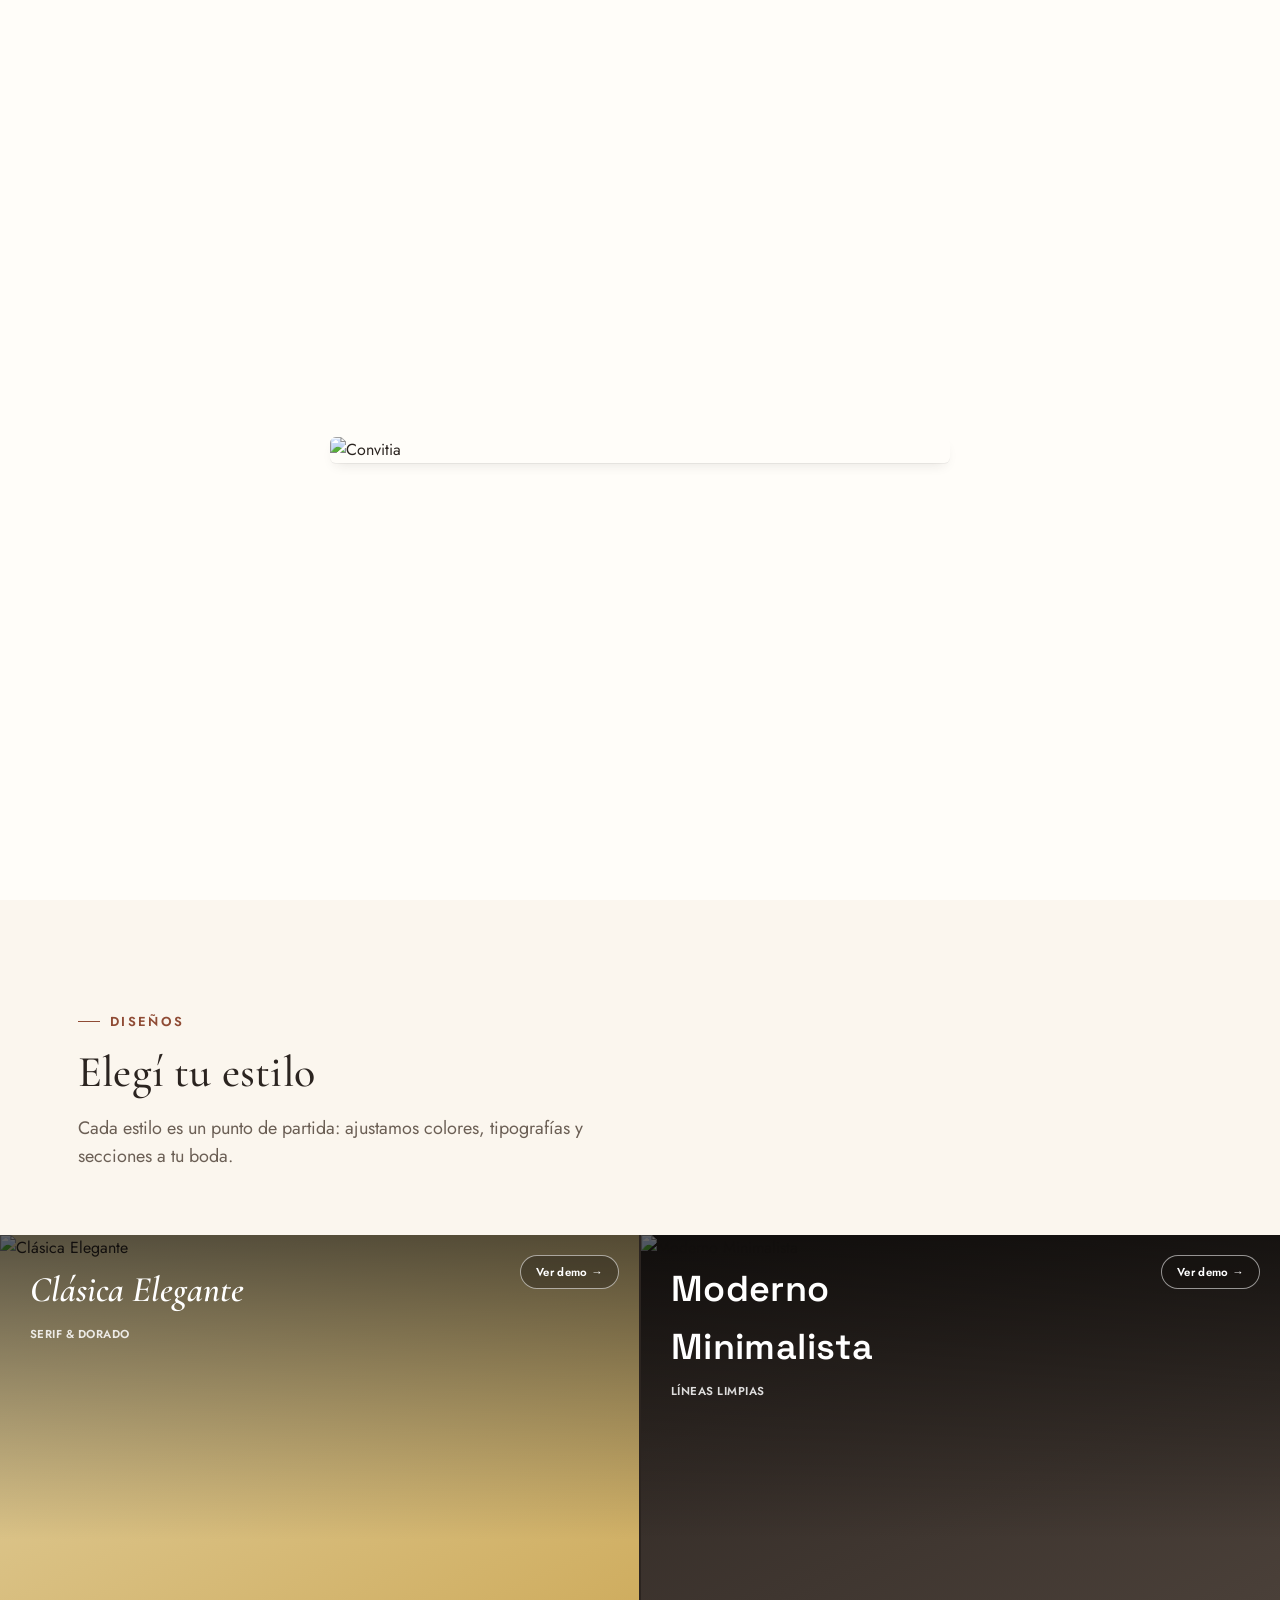
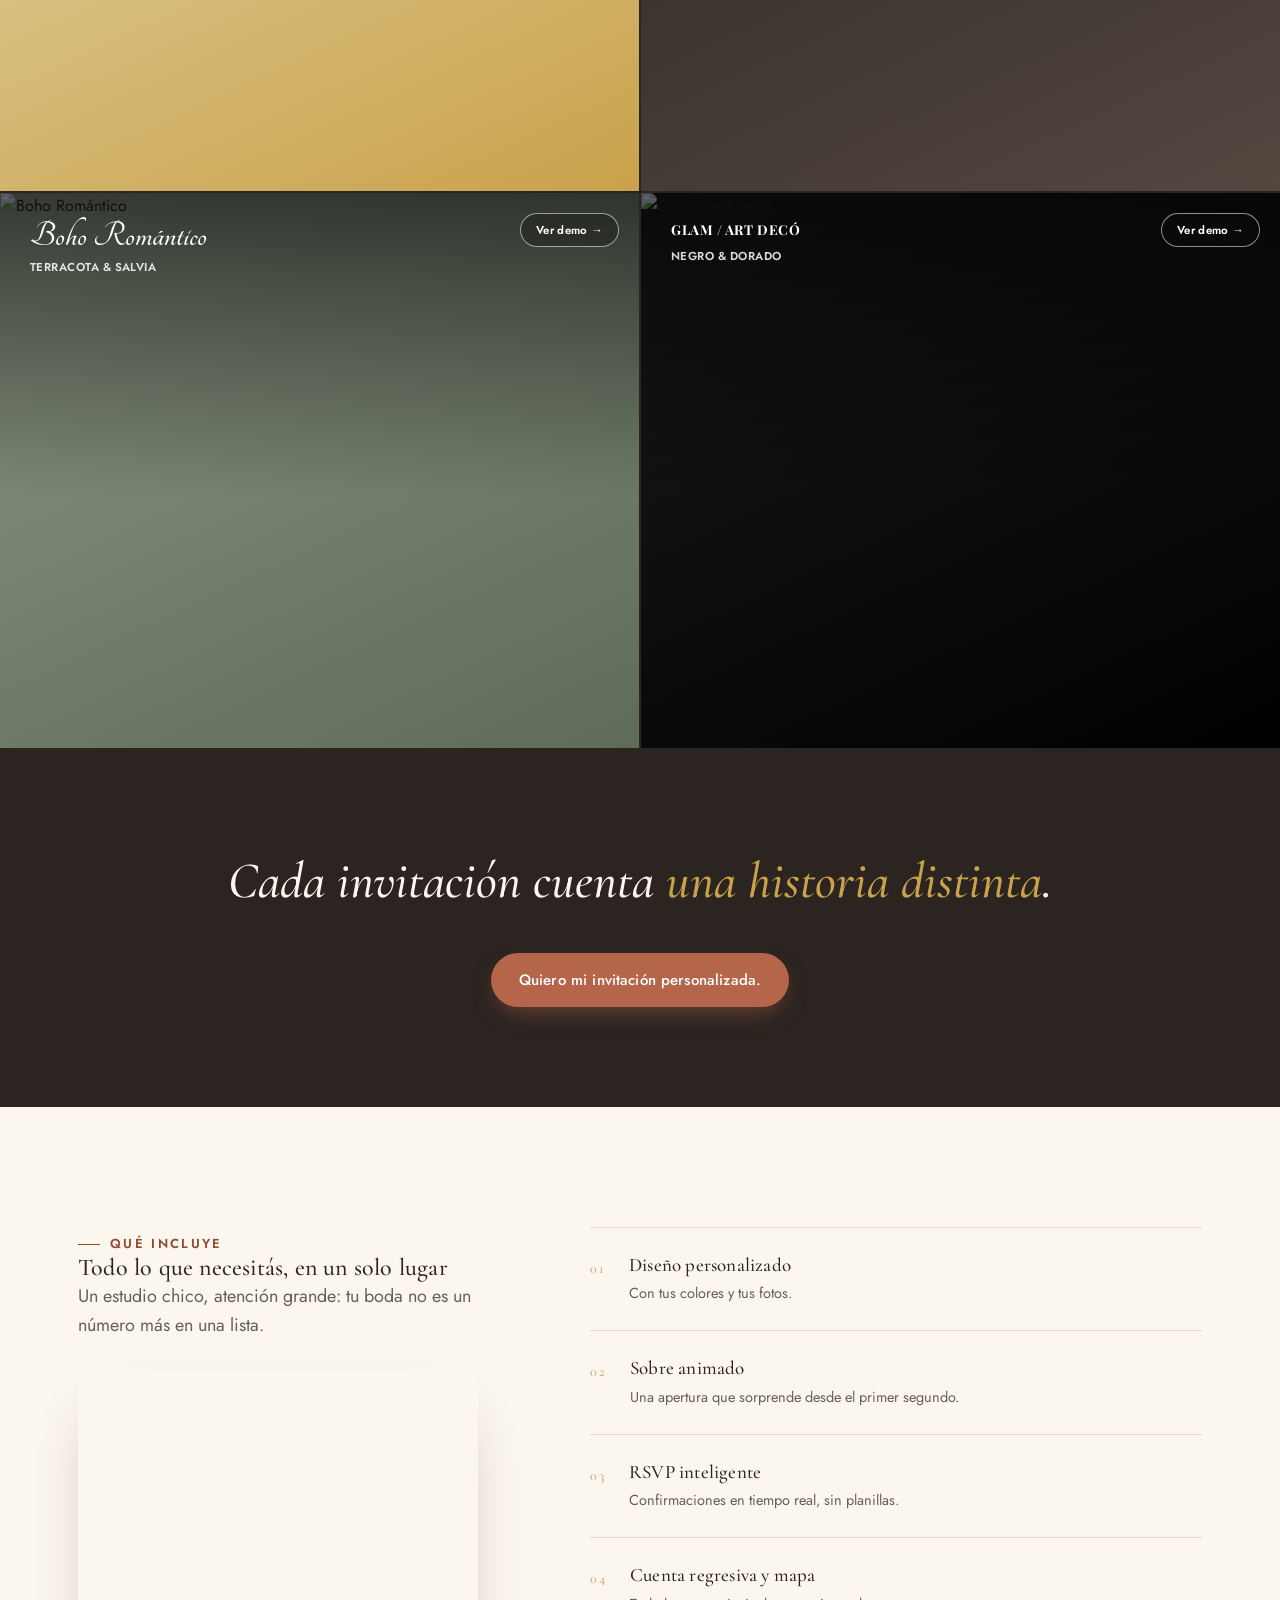
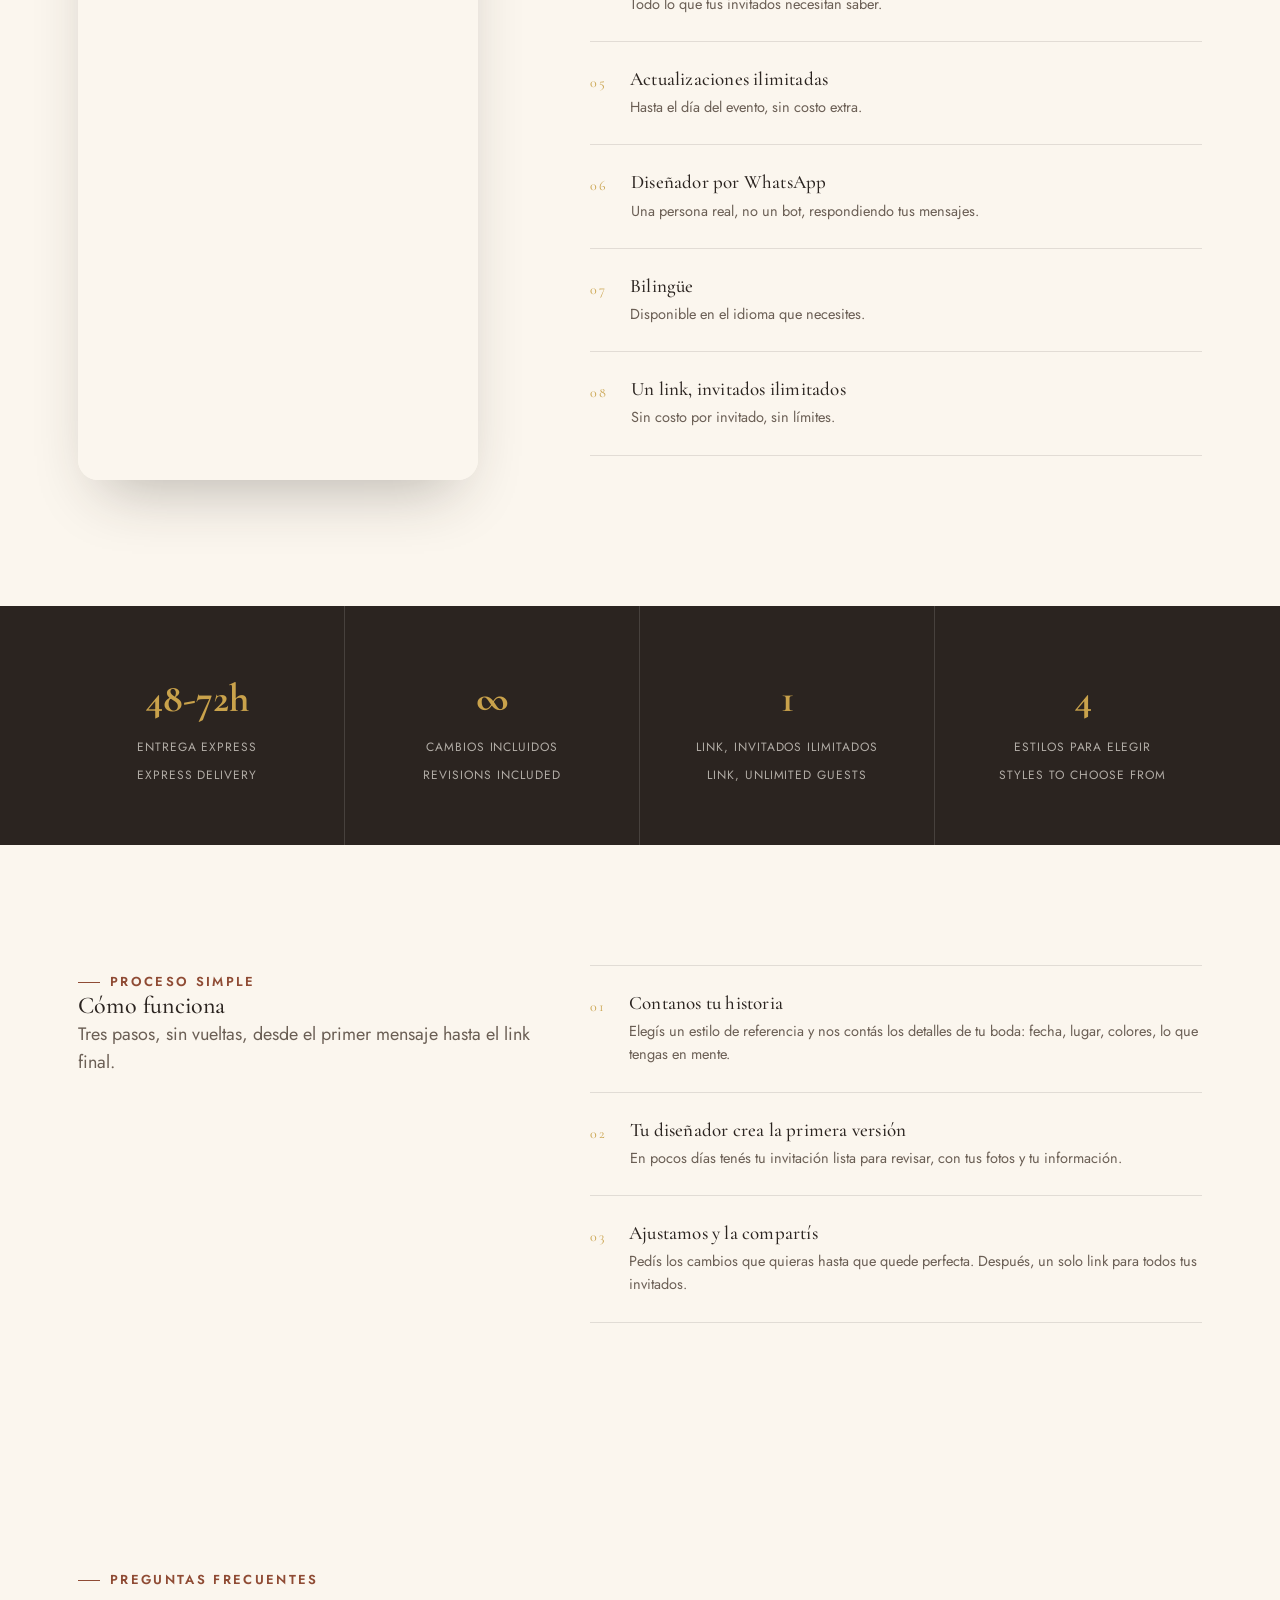
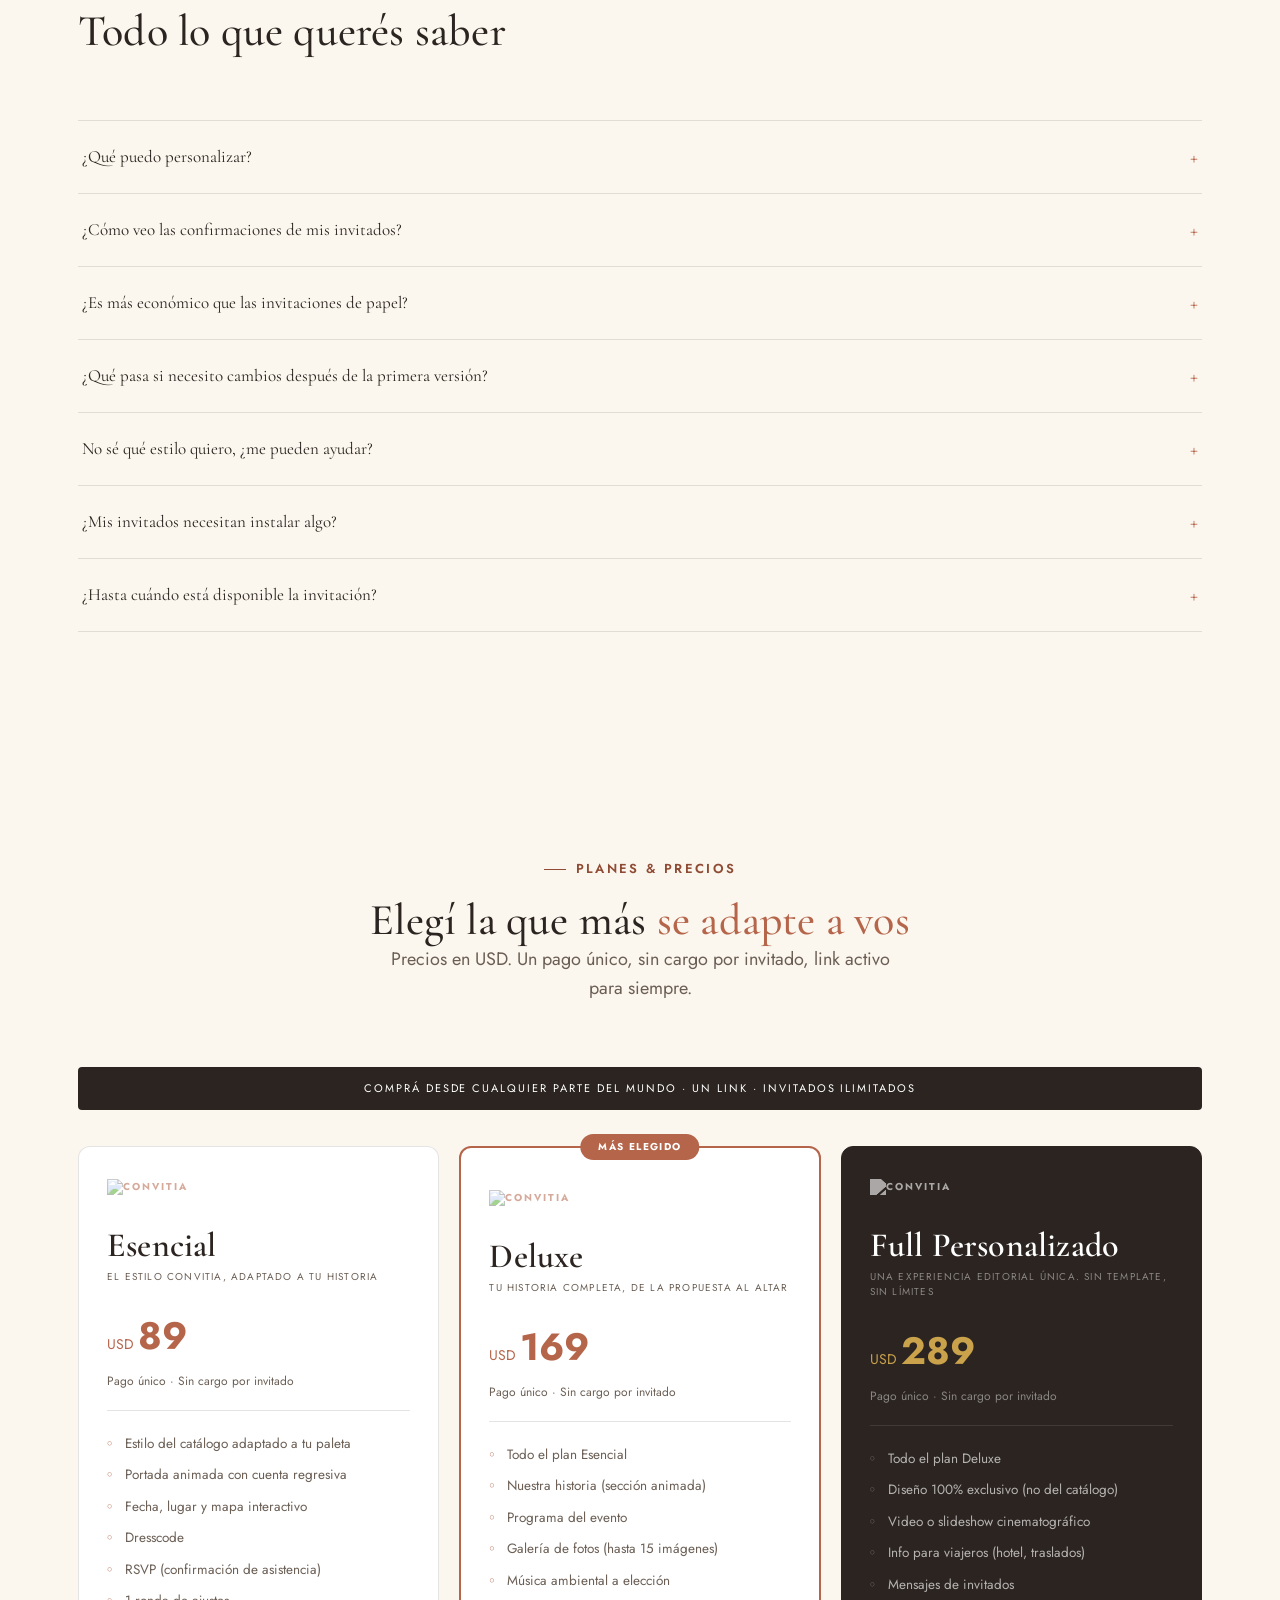
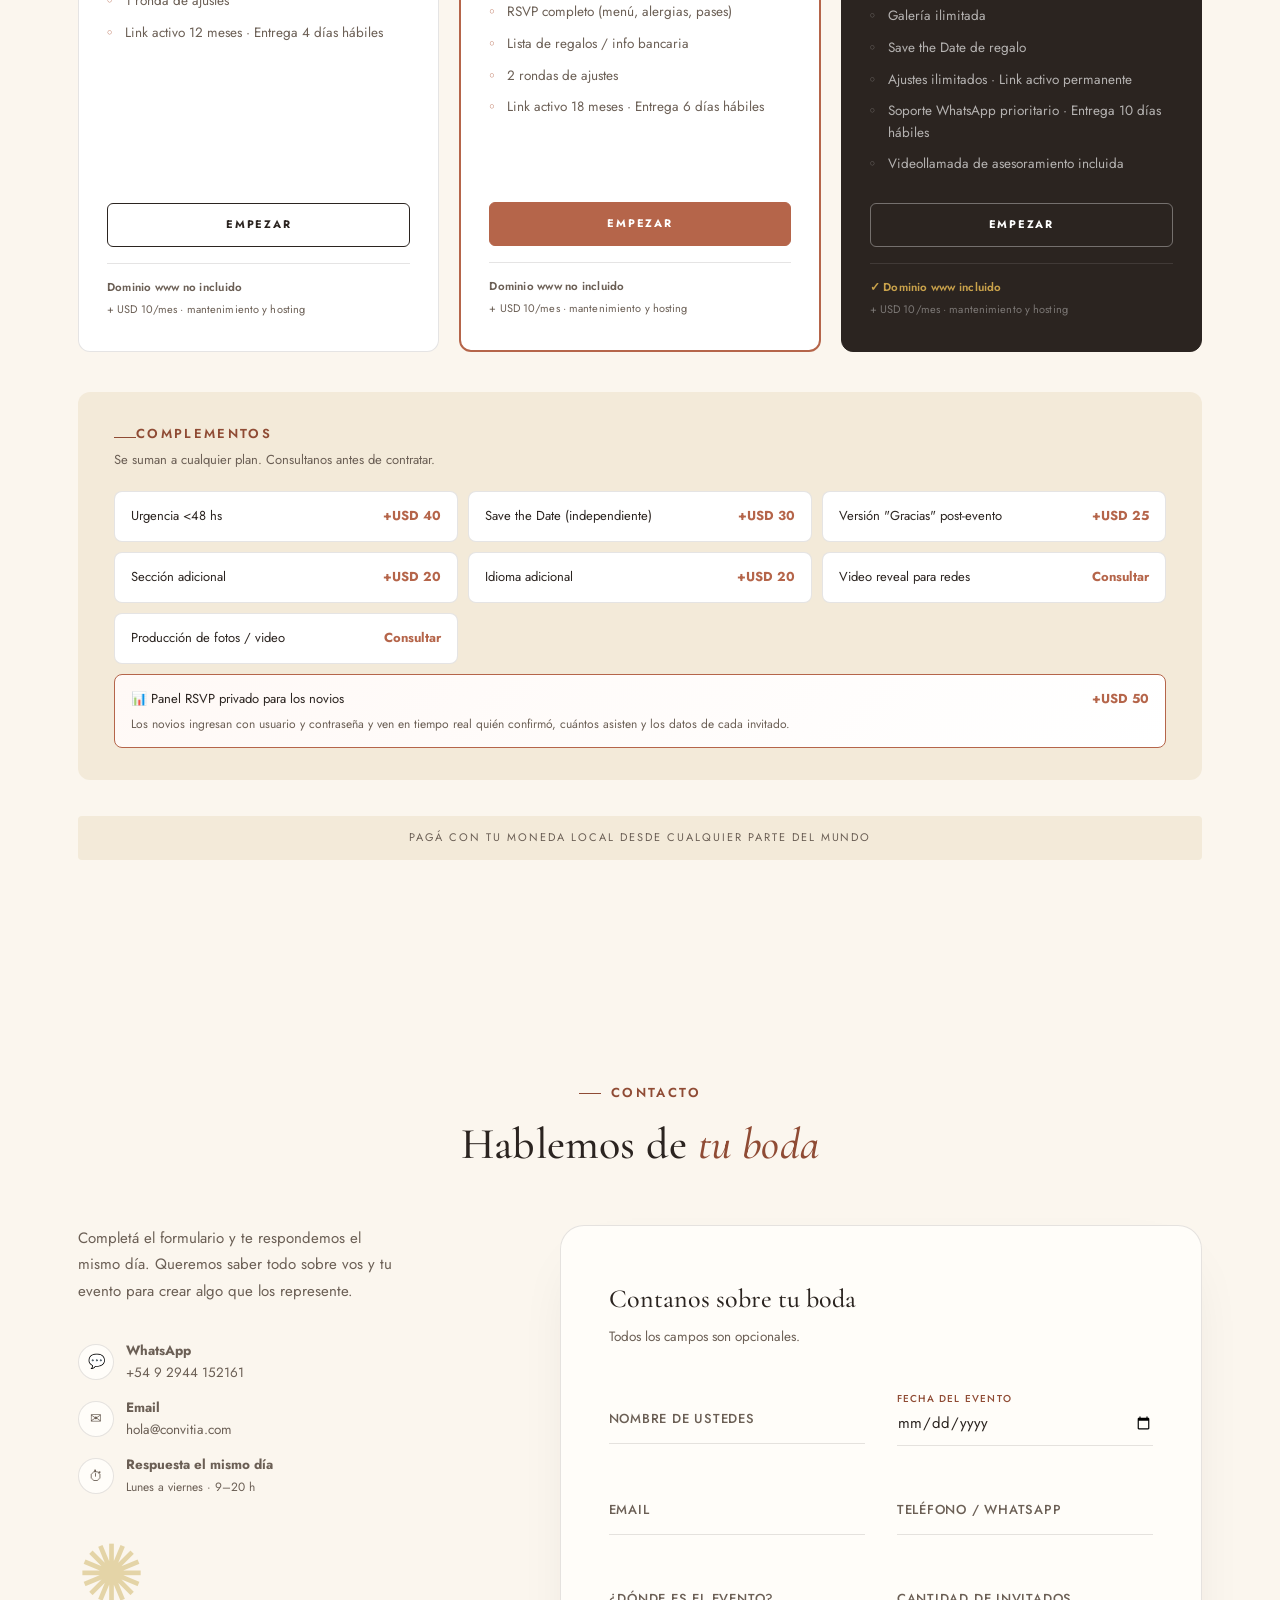
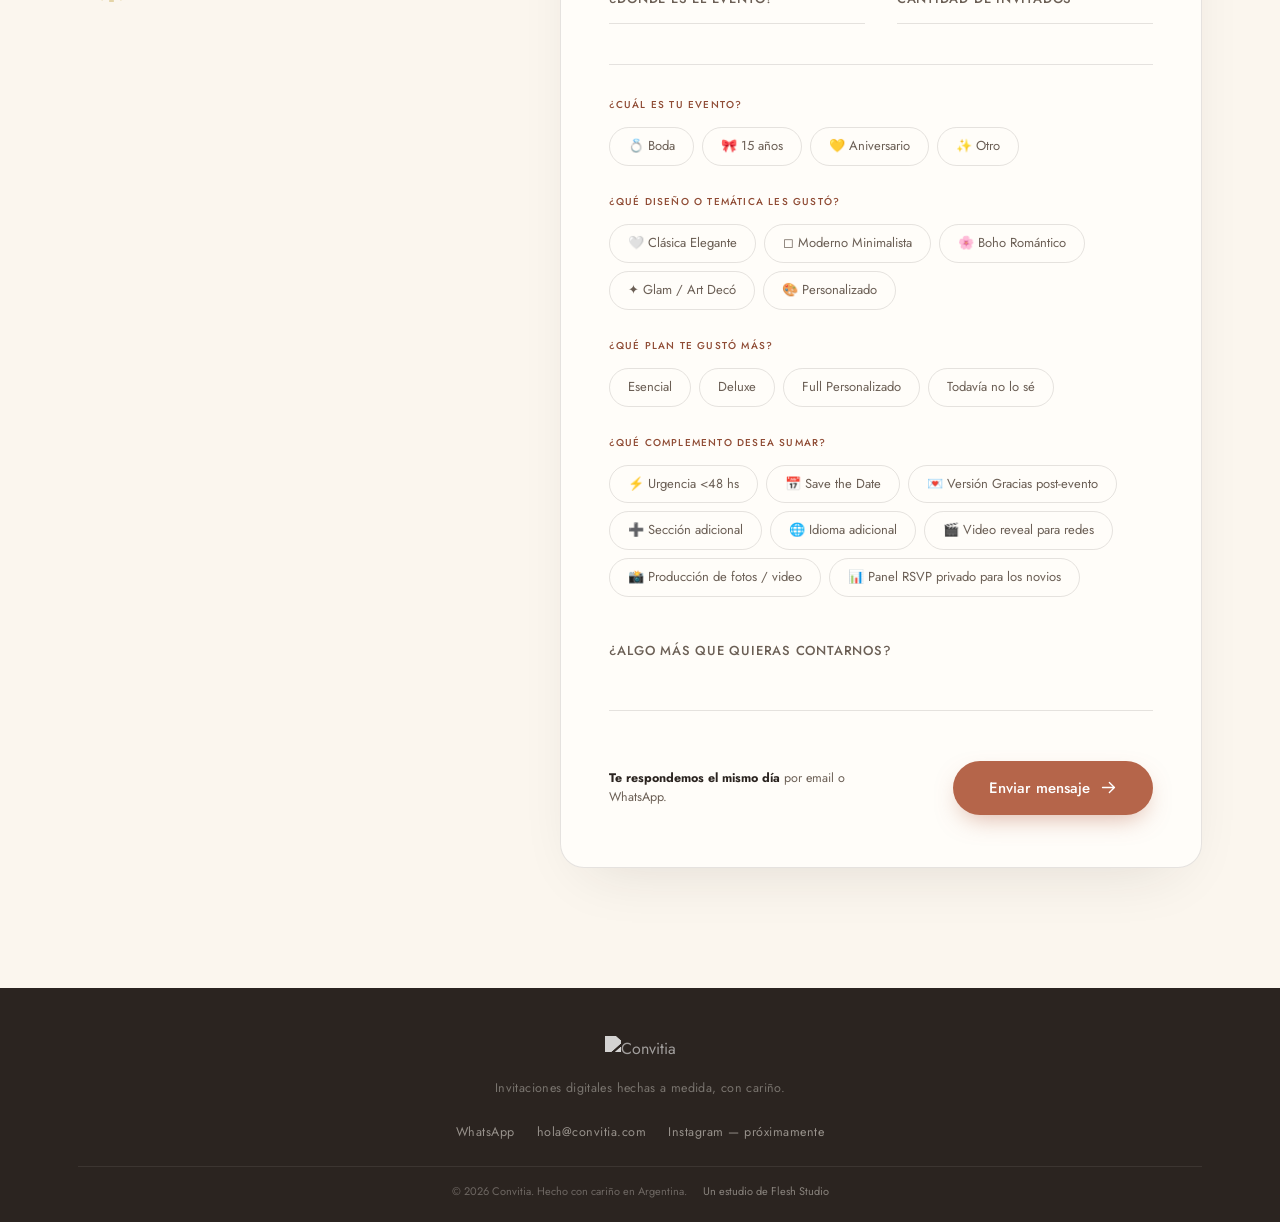
==== commit f08a87e7: "Agregar Panel RSVP privado como complemento" ====
--- a/index.html
+++ b/index.html
@@ -12,7 +12,7 @@
 <link rel="preconnect" href="https://fonts.gstatic.com" crossorigin>
 <link href="https://fonts.googleapis.com/css2?family=Cormorant+Garamond:ital,wght@0,400;0,500;0,600;1,500;1,600&family=Jost:wght@300;400;500;600&family=Space+Grotesk:wght@500;600;700&family=Tangerine:wght@400;700&family=Playfair+Display:wght@700;800&display=swap" rel="stylesheet">
 
-<link rel="stylesheet" href="styles.css?v=20260727g">
+<link rel="stylesheet" href="styles.css?v=20260729a">
 <style>
 /* ==============================
 CONTACTO — FORMULARIO (sección inline home)
@@ -570,6 +570,13 @@
             <span class="addon-name"><span data-es>Producción de fotos / video</span><span data-en hidden>Photo &amp; video production</span></span>
             <span class="addon-price"><span data-es>Consultar</span><span data-en hidden>Inquire</span></span>
           </div>
+          <div class="addon-chip addon-chip--featured">
+            <div class="addon-featured-row">
+              <span class="addon-name"><span data-es>📊 Panel RSVP privado para los novios</span><span data-en hidden>📊 Private RSVP dashboard for the couple</span></span>
+              <span class="addon-price">+USD 50</span>
+            </div>
+            <span class="addon-desc"><span data-es>Los novios ingresan con usuario y contraseña y ven en tiempo real quién confirmó, cuántos asisten y los datos de cada invitado.</span><span data-en hidden>The couple logs in privately to track confirmations, headcount and each guest's info in real time.</span></span>
+          </div>
         </div>
       </div>
 
@@ -694,6 +701,7 @@
                   <div class="chip-option"><input type="checkbox" name="m_complemento" id="m_comp_idioma" value="Idioma adicional"><label for="m_comp_idioma"><span data-es>🌐 Idioma adicional</span><span data-en hidden>🌐 Additional language</span></label></div>
                   <div class="chip-option"><input type="checkbox" name="m_complemento" id="m_comp_video" value="Video reveal para redes"><label for="m_comp_video"><span data-es>🎬 Video reveal para redes</span><span data-en hidden>🎬 Social media reveal video</span></label></div>
                   <div class="chip-option"><input type="checkbox" name="m_complemento" id="m_comp_fotovideo" value="Producción de fotos / video"><label for="m_comp_fotovideo"><span data-es>📸 Producción de fotos / video</span><span data-en hidden>📸 Photo &amp; video production</span></label></div>
+                  <div class="chip-option"><input type="checkbox" name="m_complemento" id="m_comp_rsvp" value="Panel RSVP privado para los novios (+USD 50)"><label for="m_comp_rsvp"><span data-es>📊 Panel RSVP privado para los novios</span><span data-en hidden>📊 Private RSVP dashboard</span></label></div>
                 </div>
               </div>
 
--- a/styles.css
+++ b/styles.css
@@ -808,6 +808,22 @@
 }
 .addon-name{ font-size:13px; color:var(--ink); }
 .addon-price{ font-size:13px; font-weight:700; color:var(--terracotta); white-space:nowrap; }
+.addon-chip--featured{
+  grid-column:1/-1;
+  flex-direction:column;
+  align-items:flex-start;
+  border-color:var(--terracotta);
+  background:linear-gradient(135deg,#fff9f6 0%,#fff 100%);
+  gap:6px;
+}
+.addon-featured-row{
+  display:flex;
+  justify-content:space-between;
+  align-items:center;
+  width:100%;
+  gap:10px;
+}
+.addon-desc{ font-size:12px; color:var(--ink-soft); line-height:1.5; }
 @media(max-width:768px){
   .addons-section{ padding:24px 20px; }
   .addons-grid{ grid-template-columns:1fr; }
